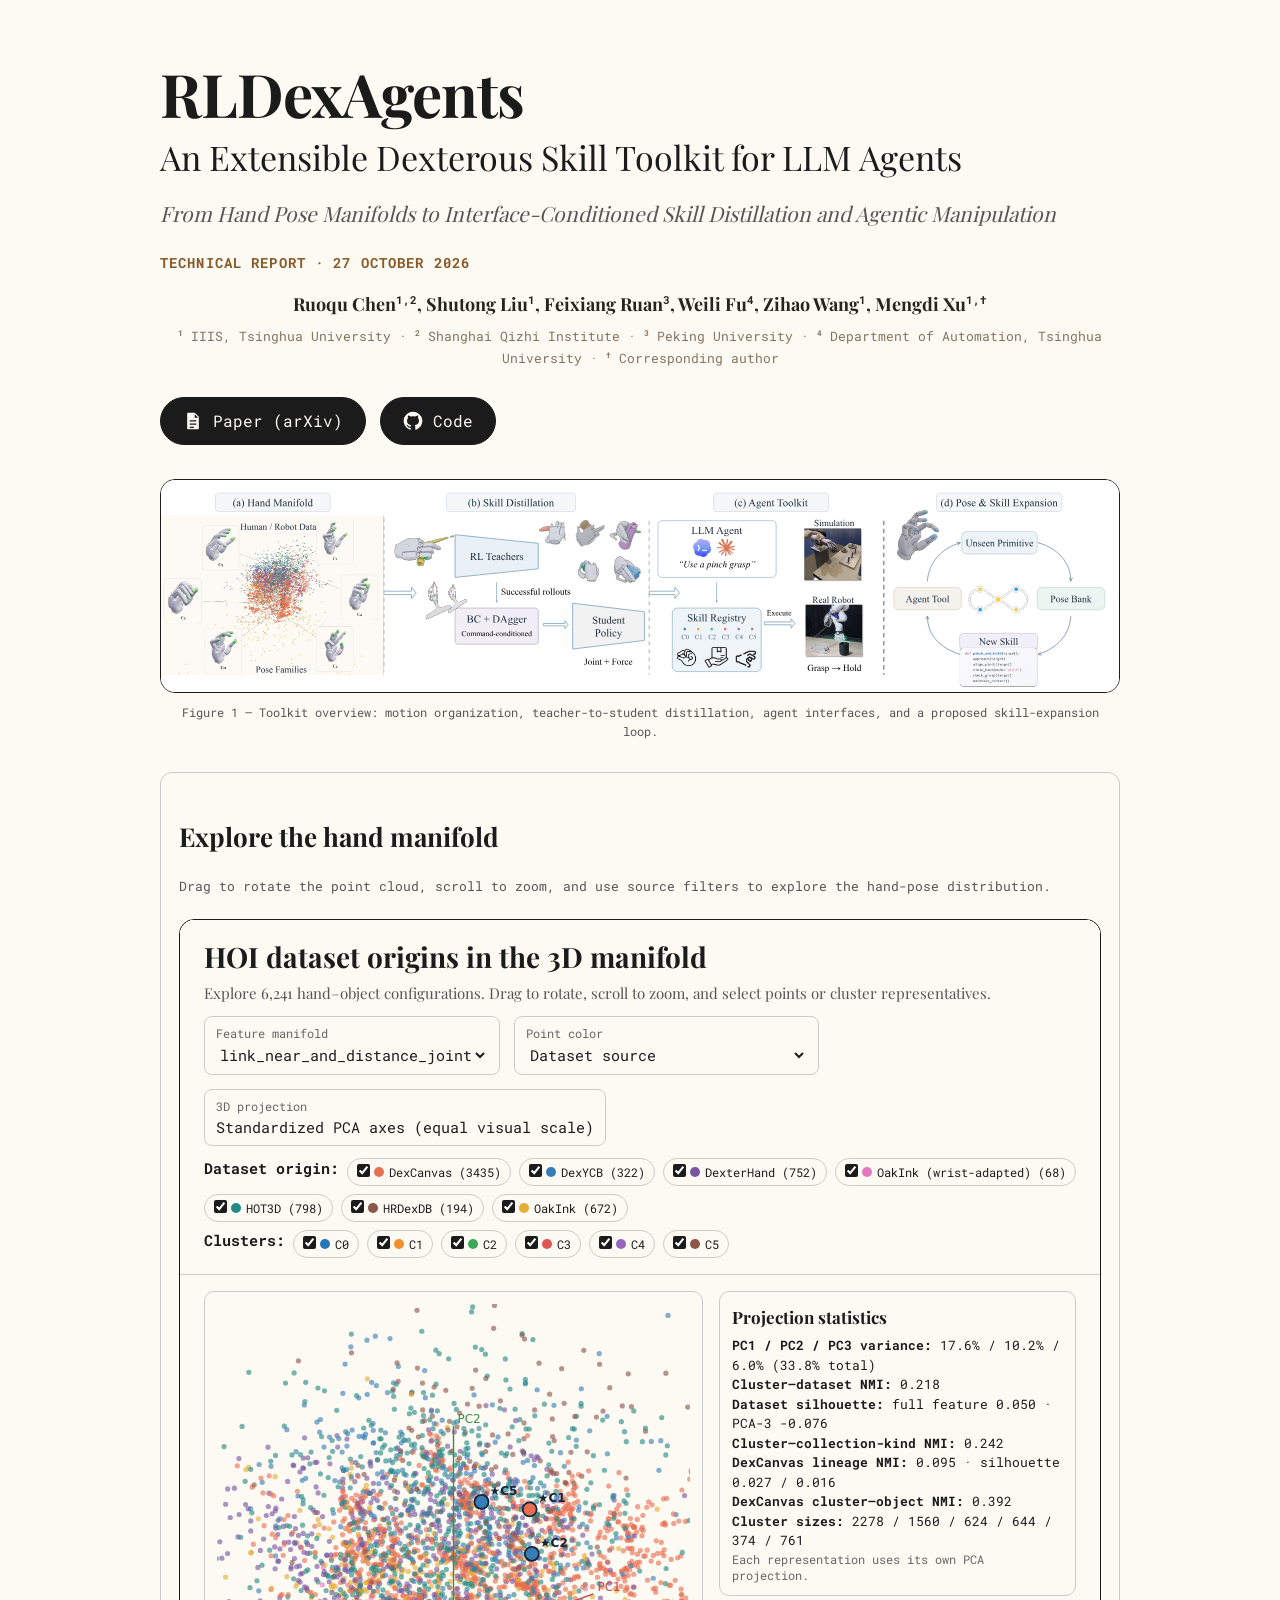
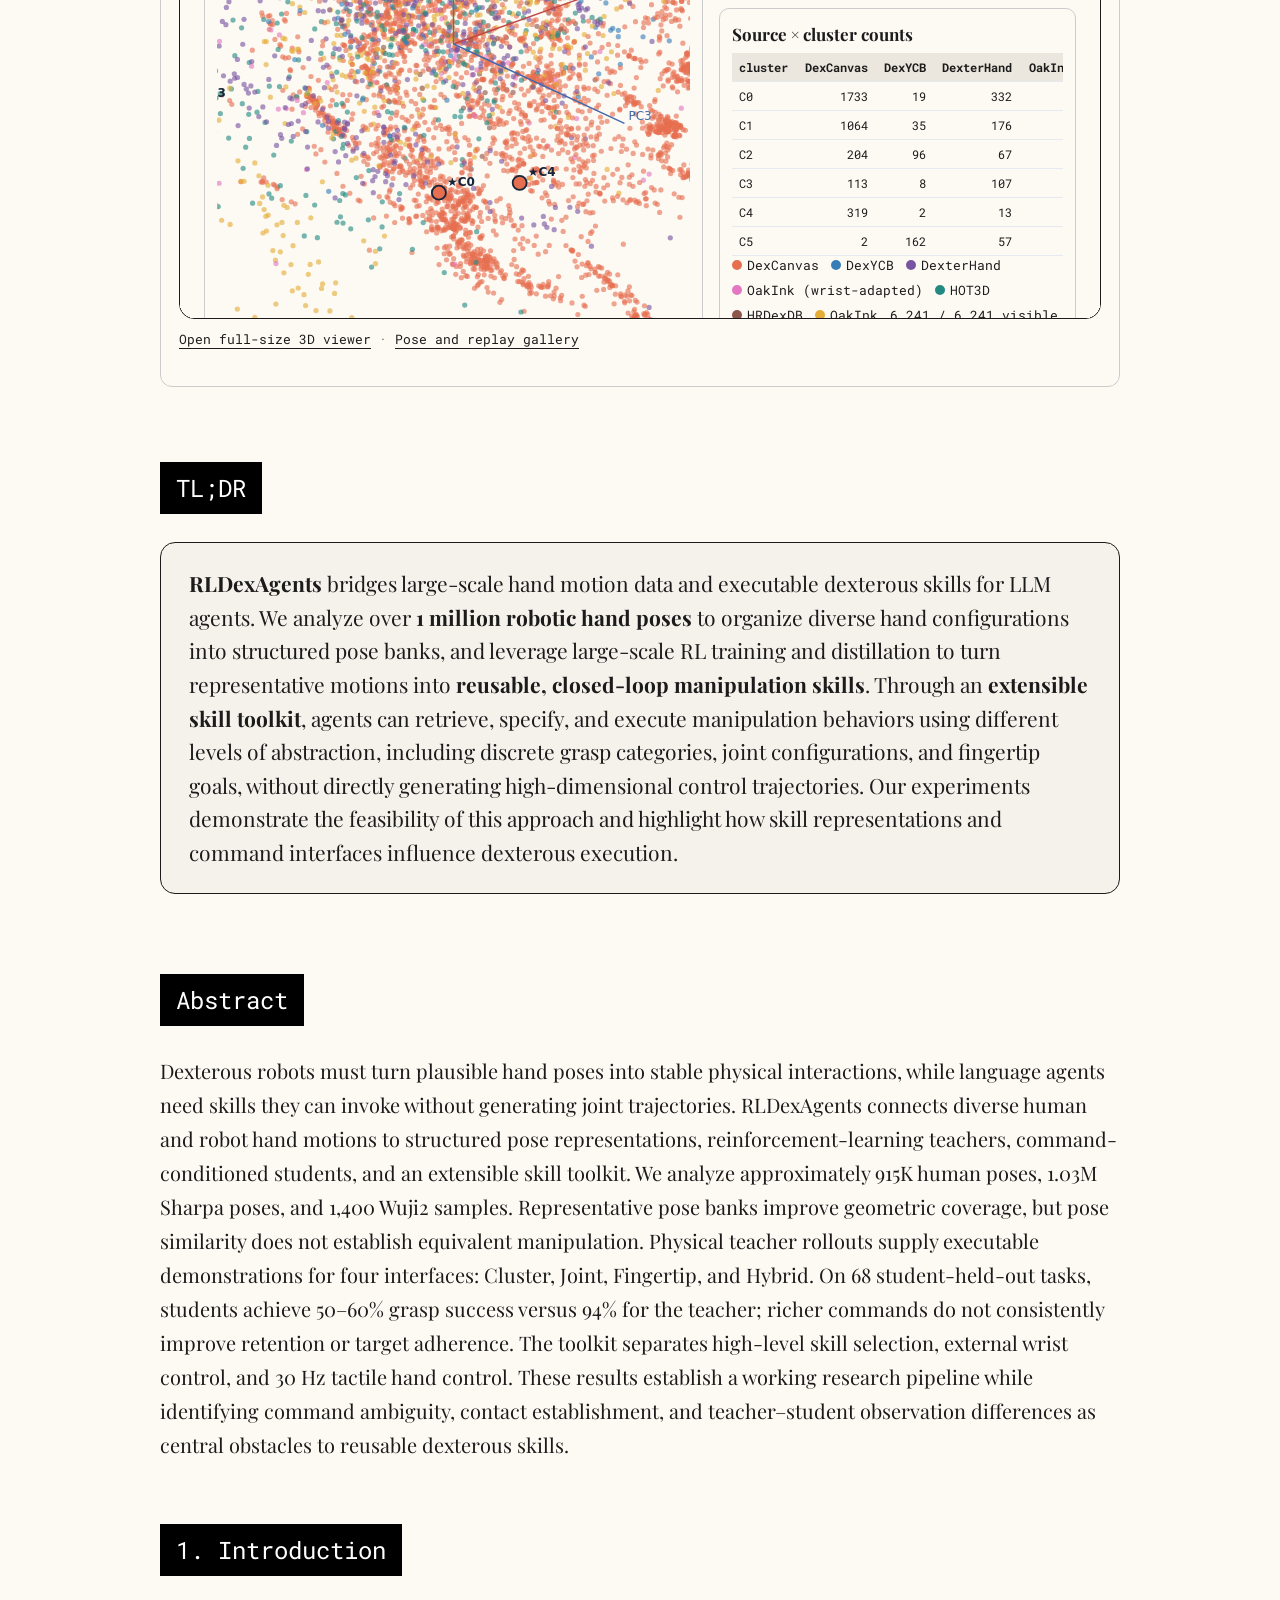
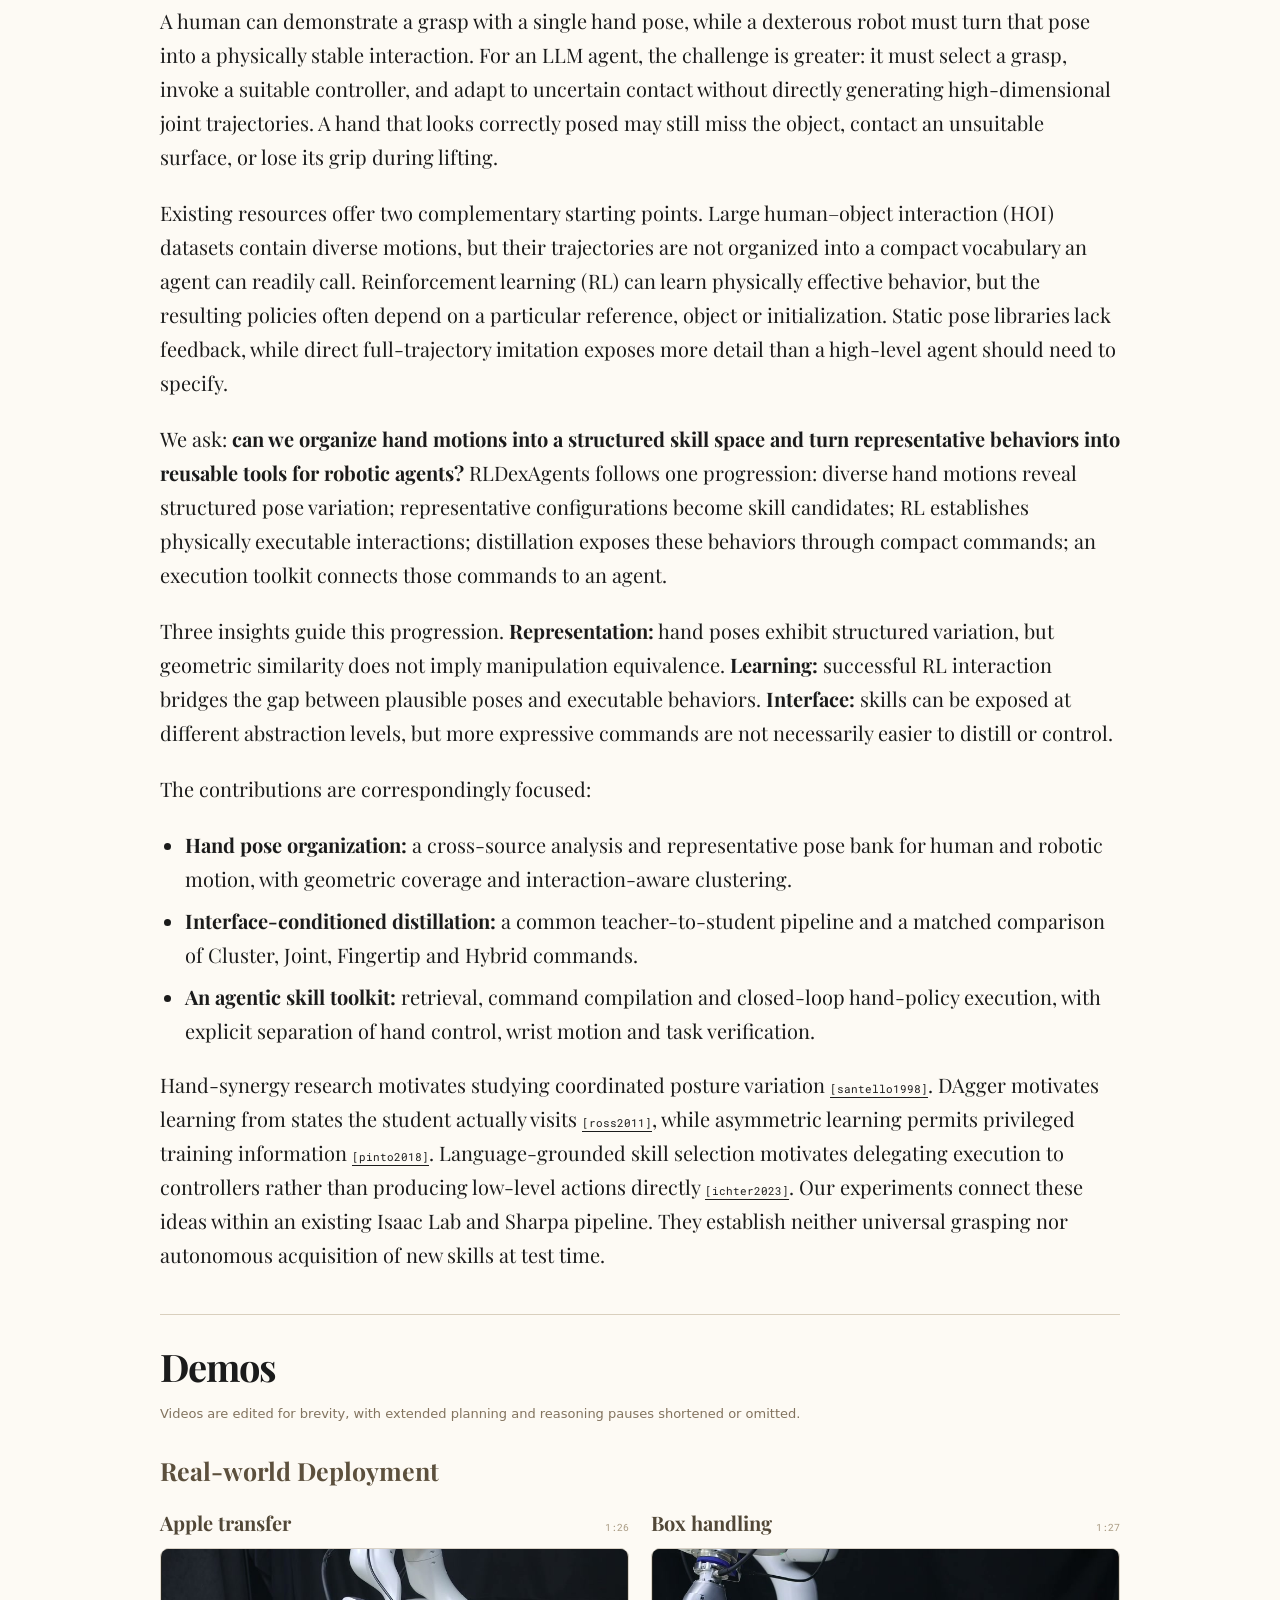
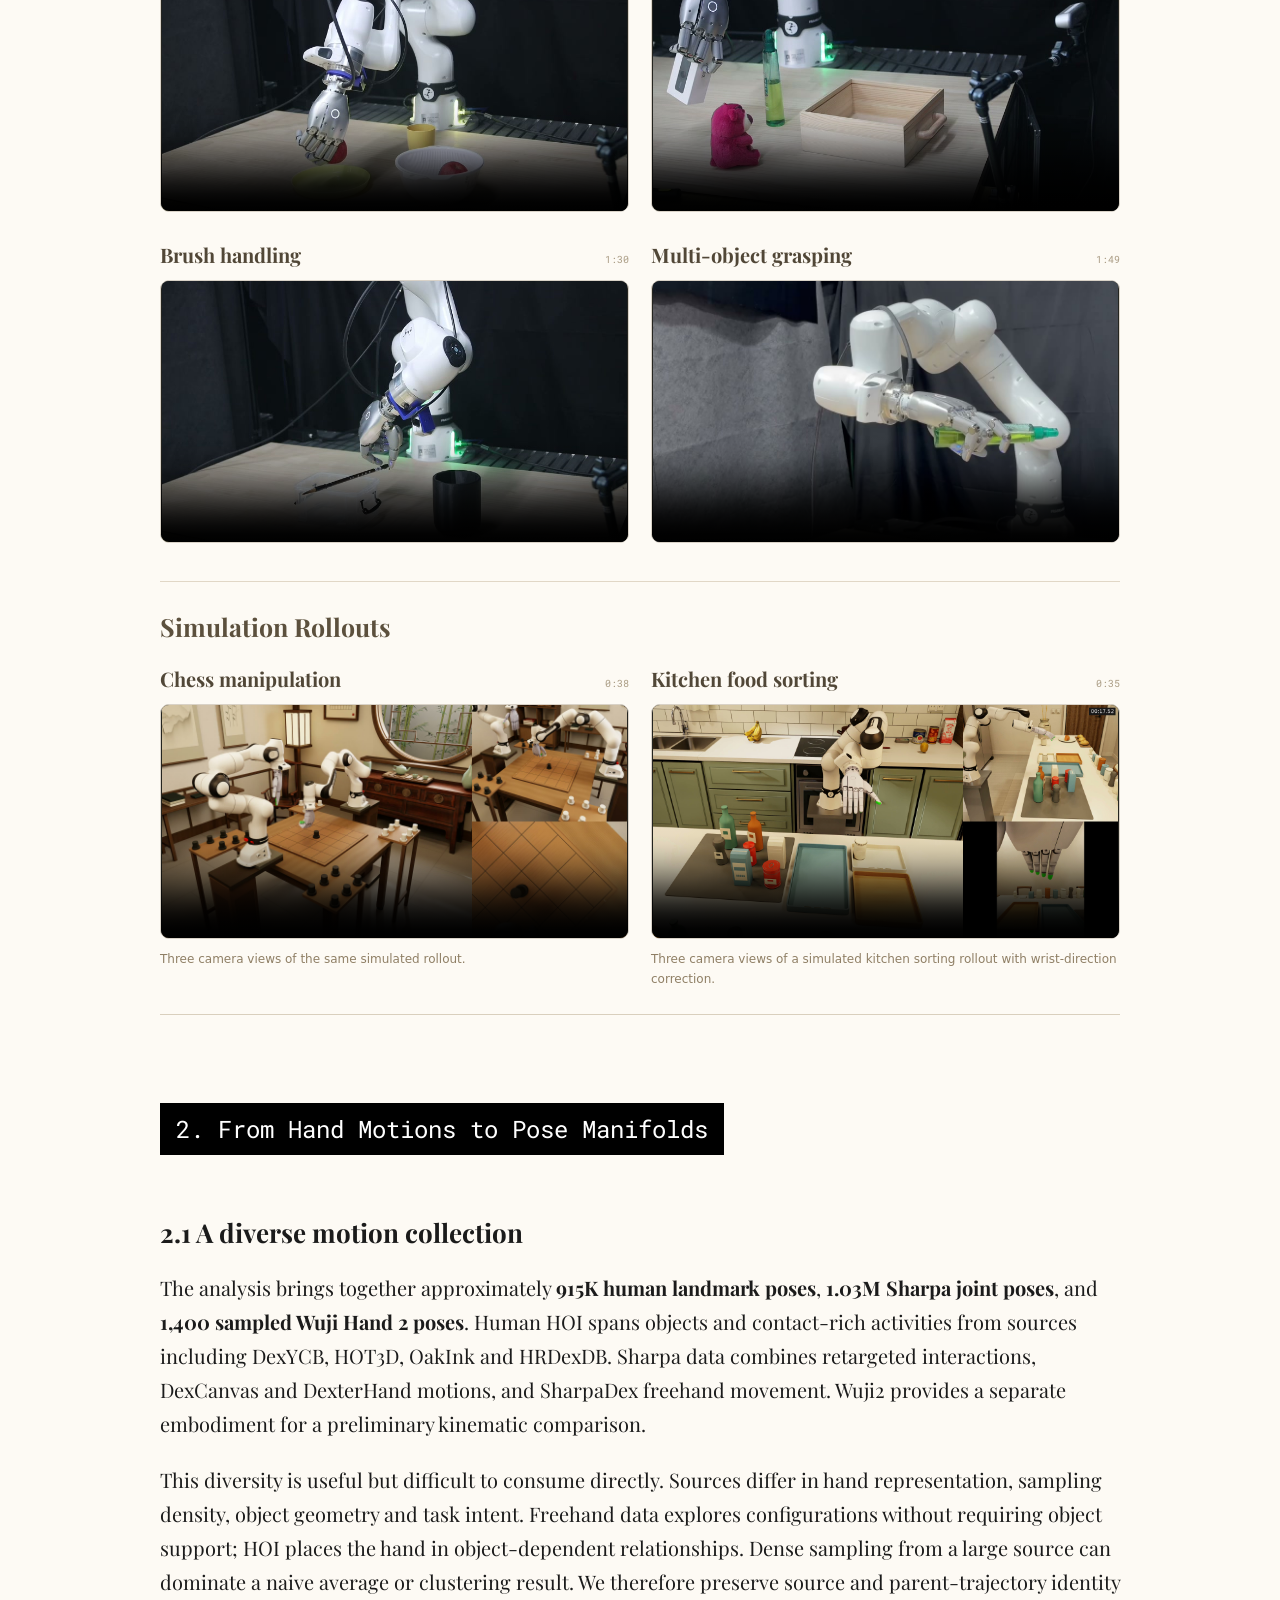
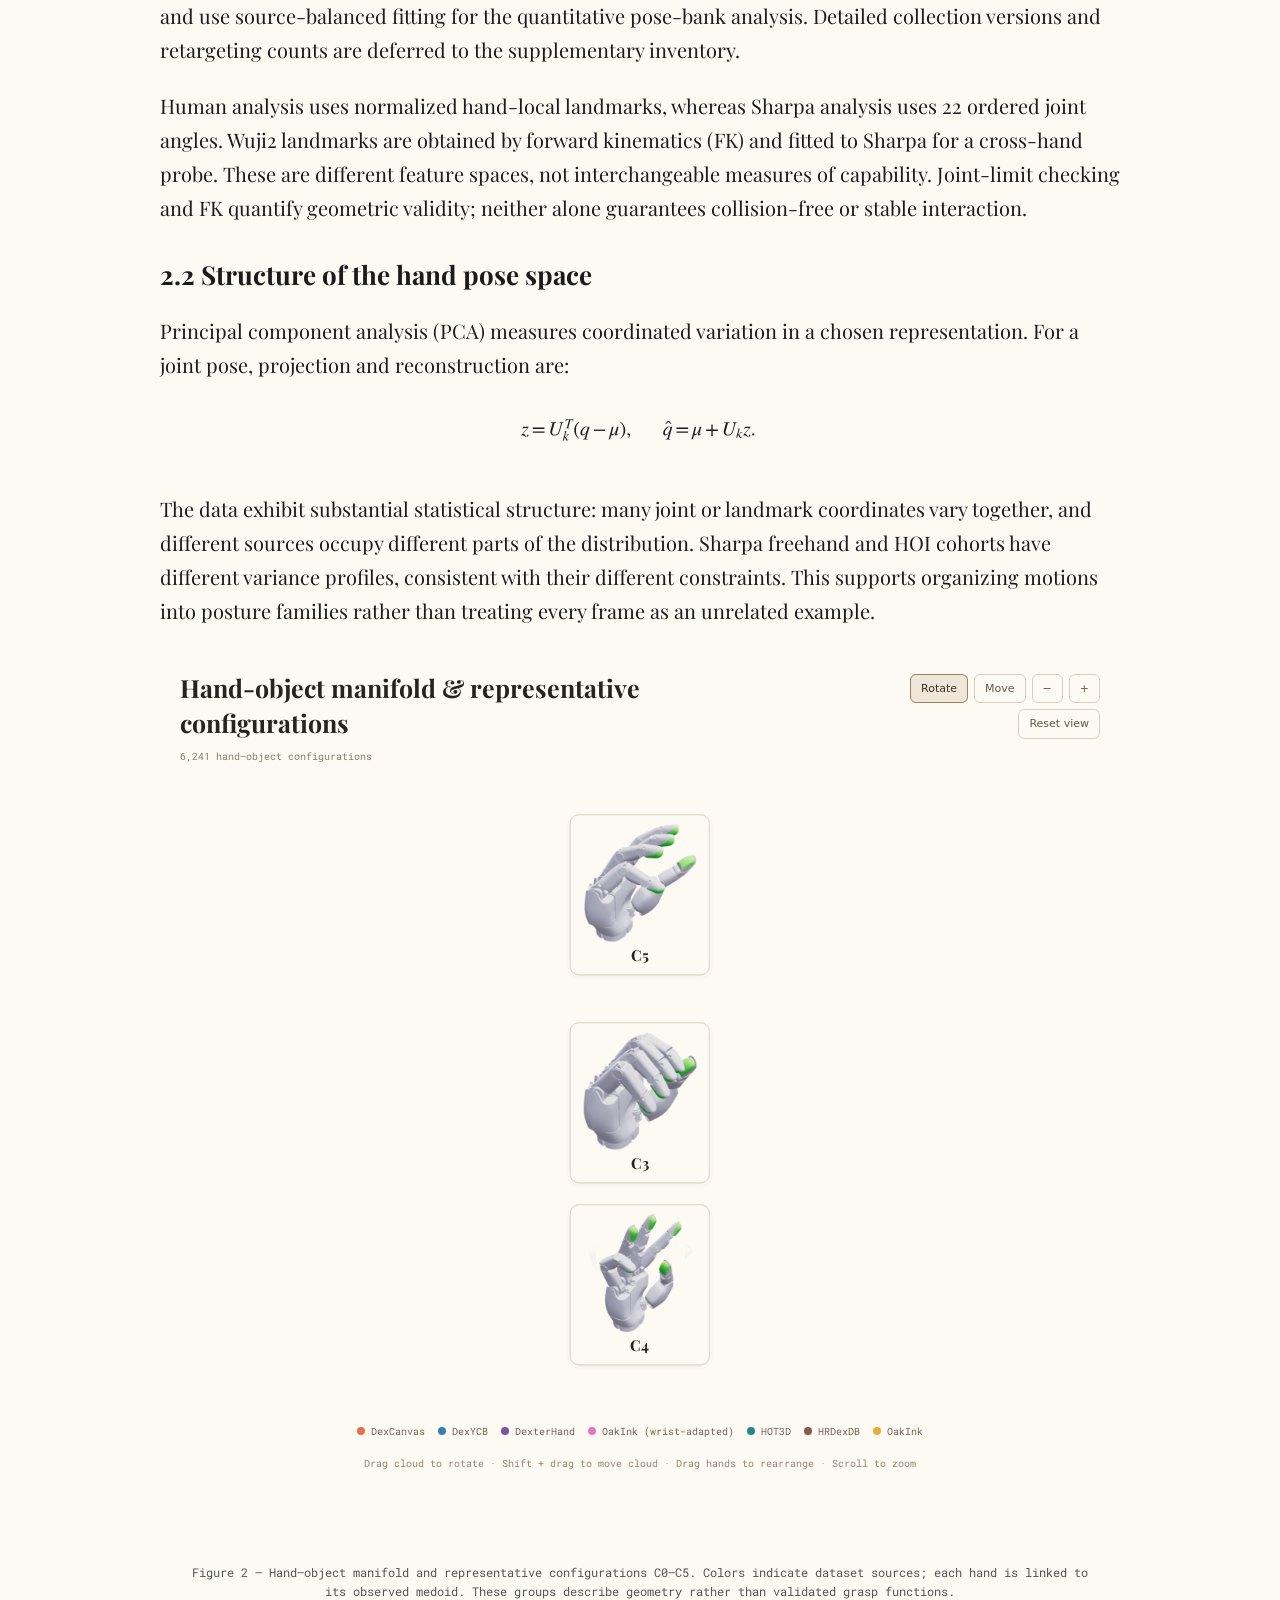
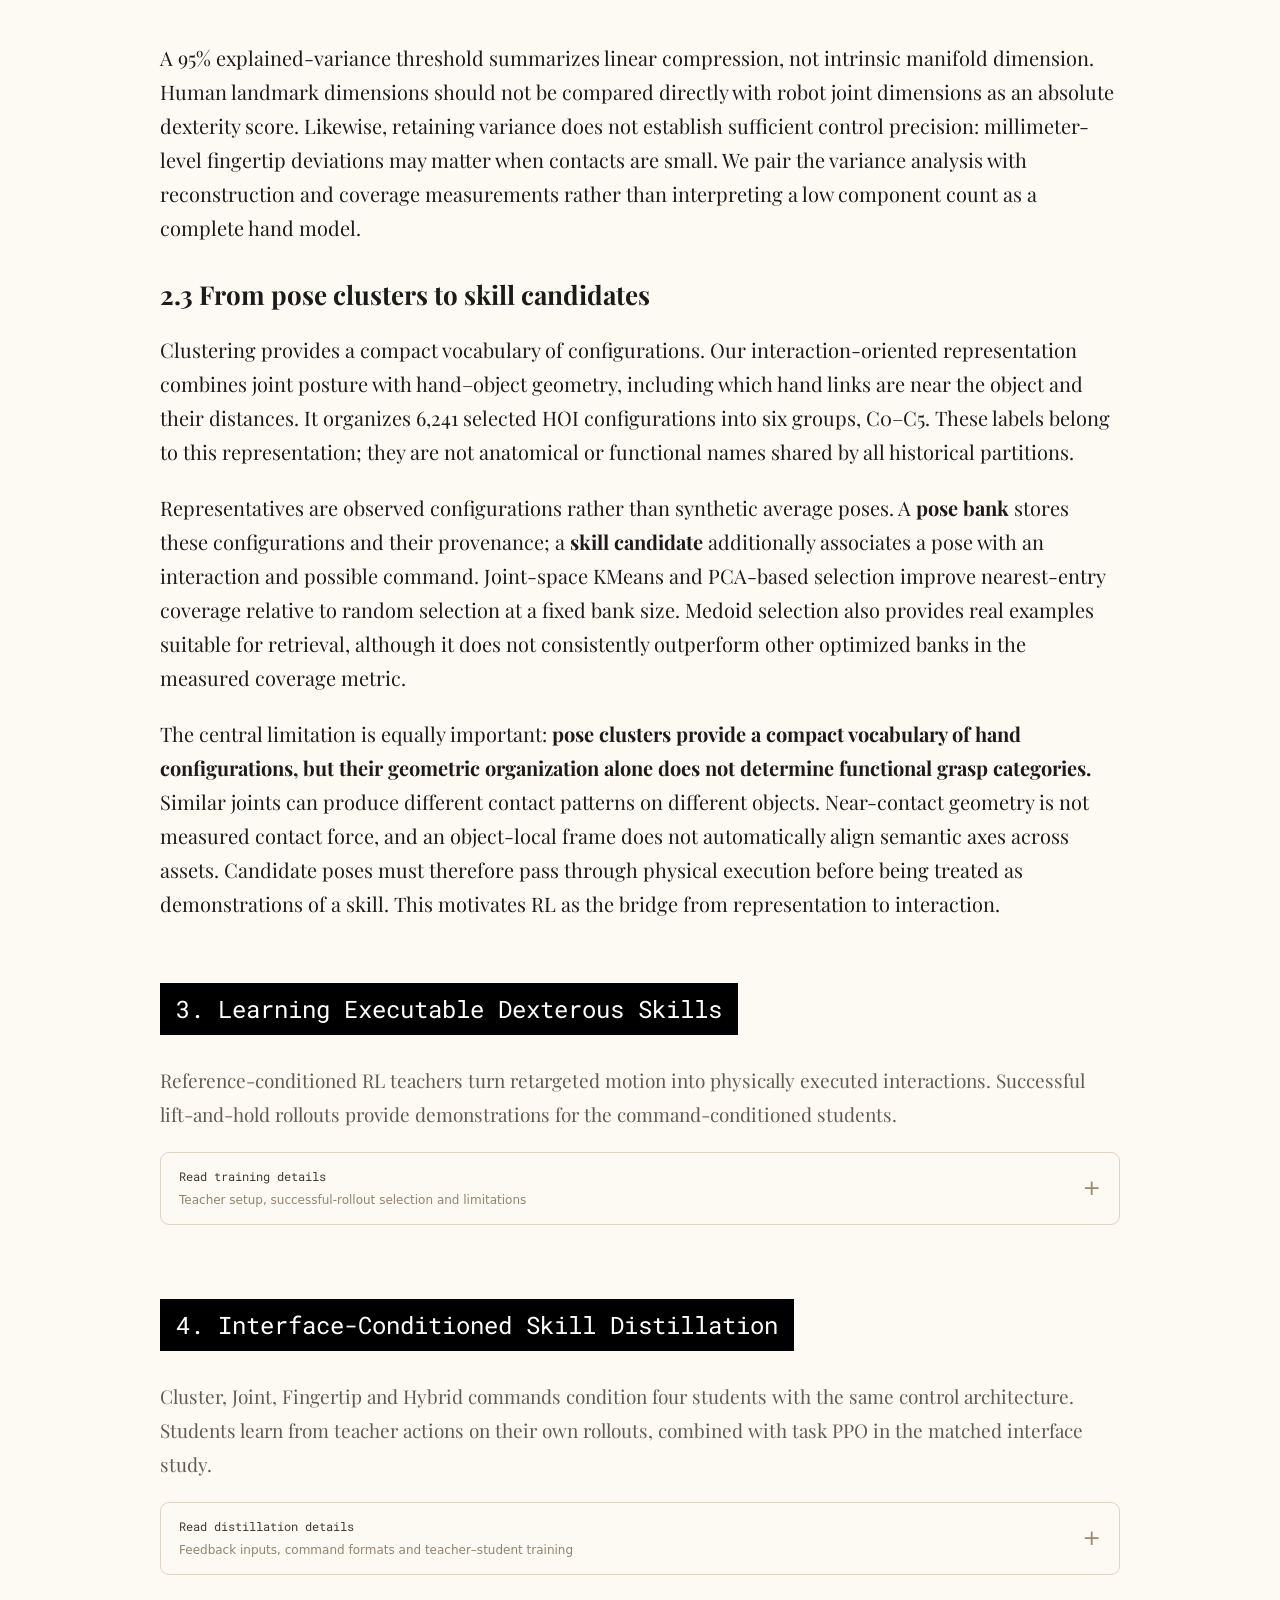
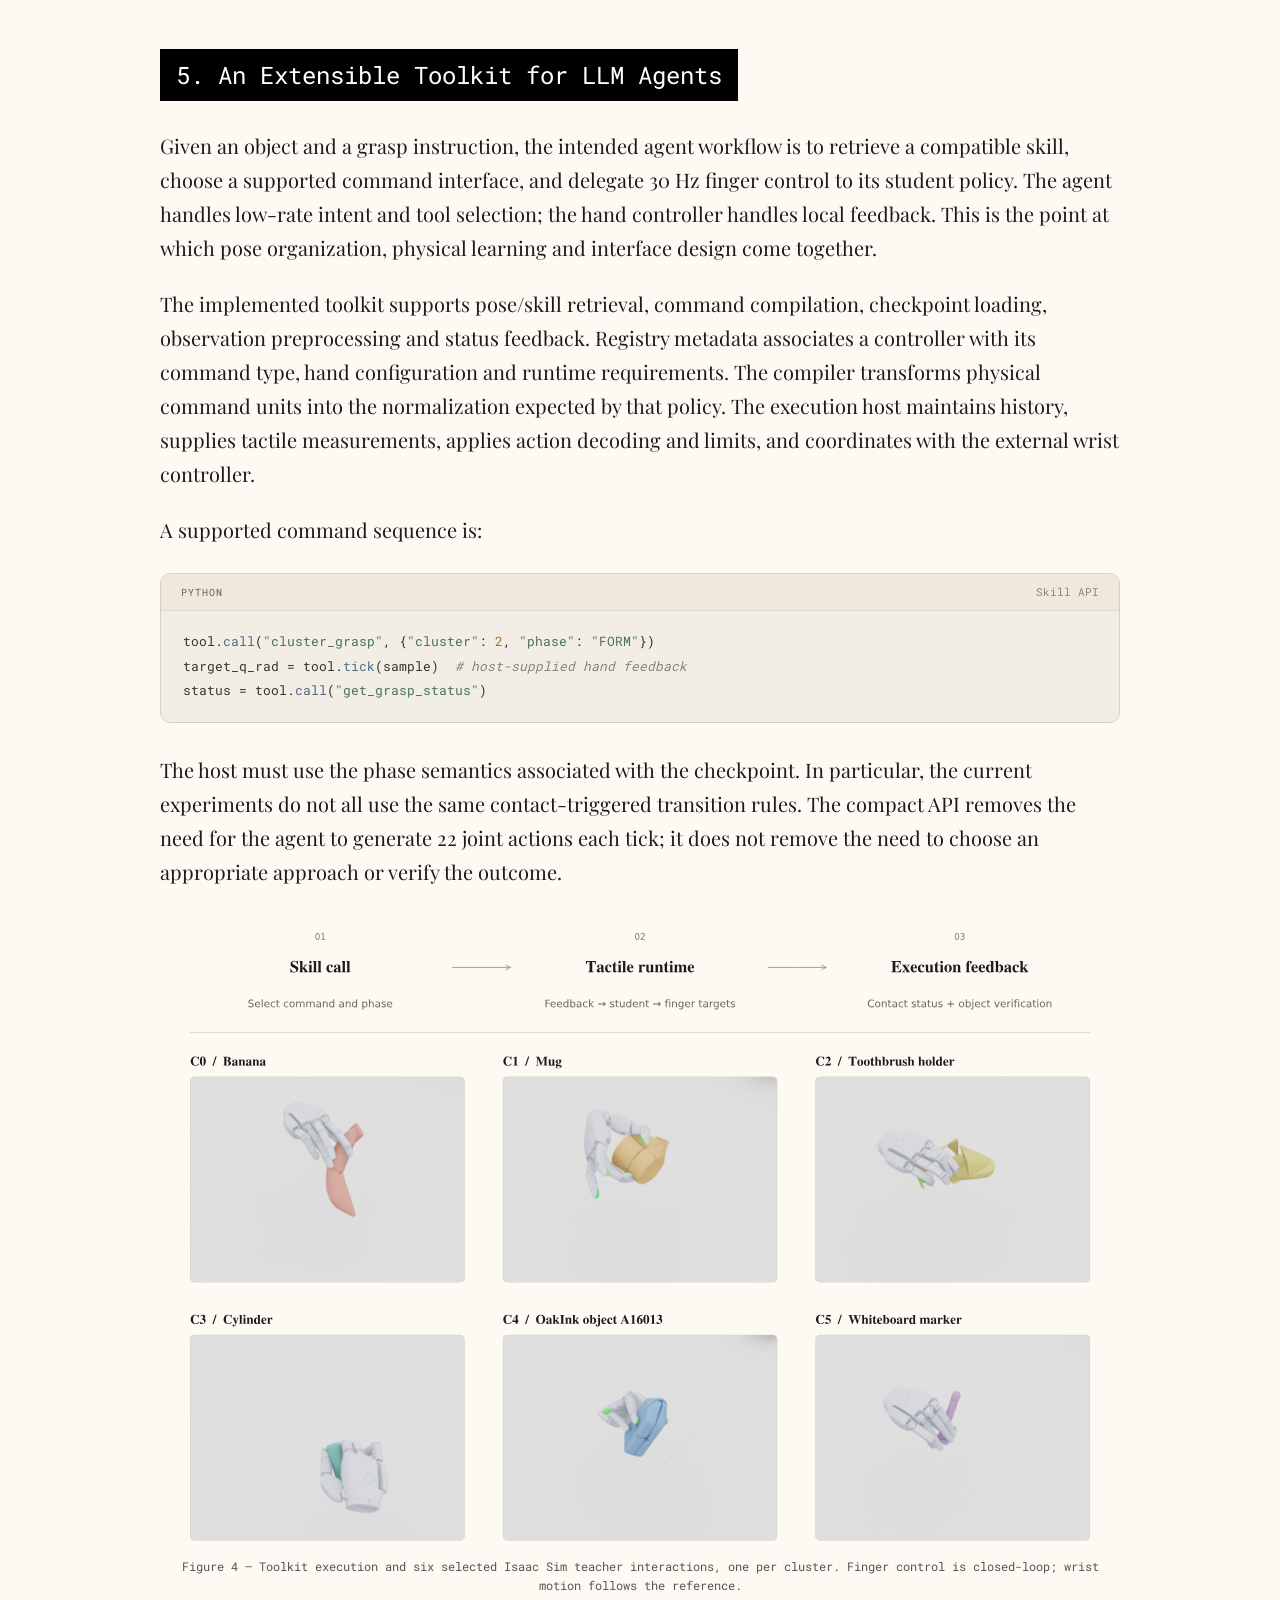
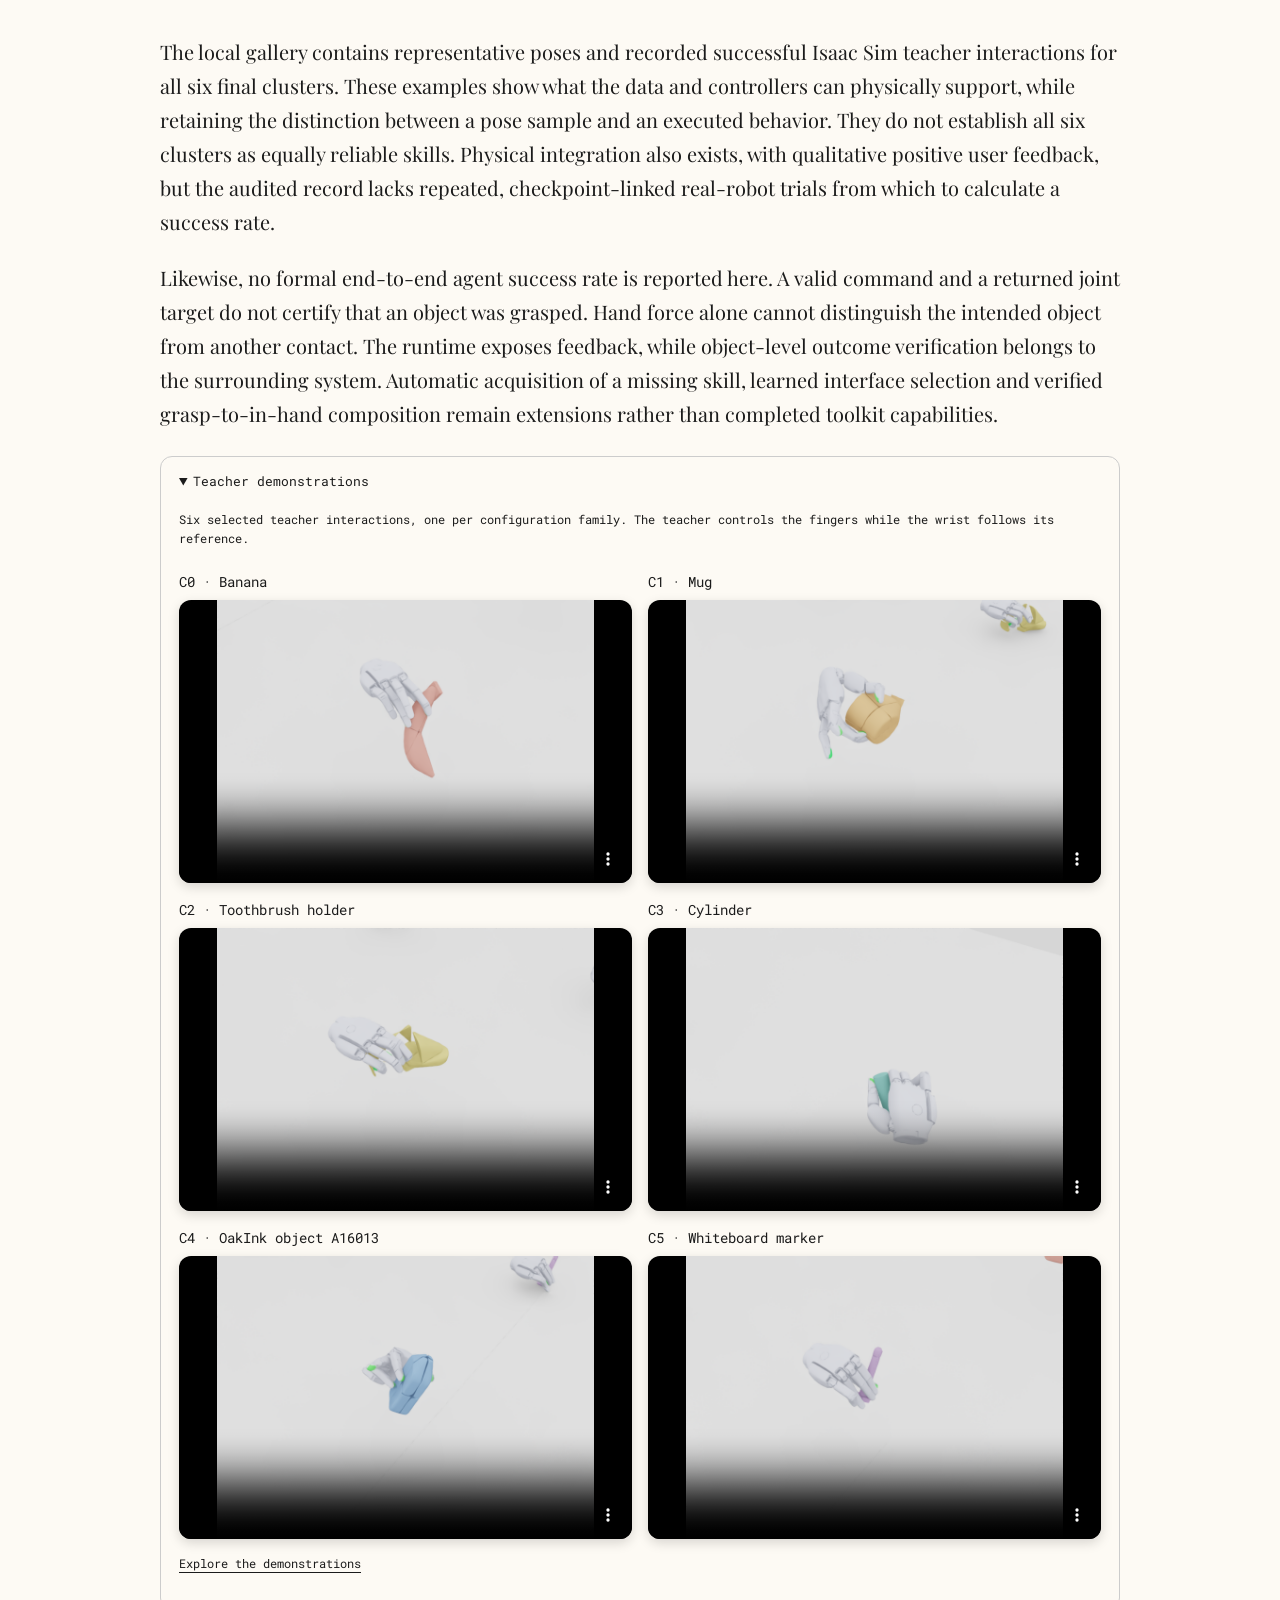
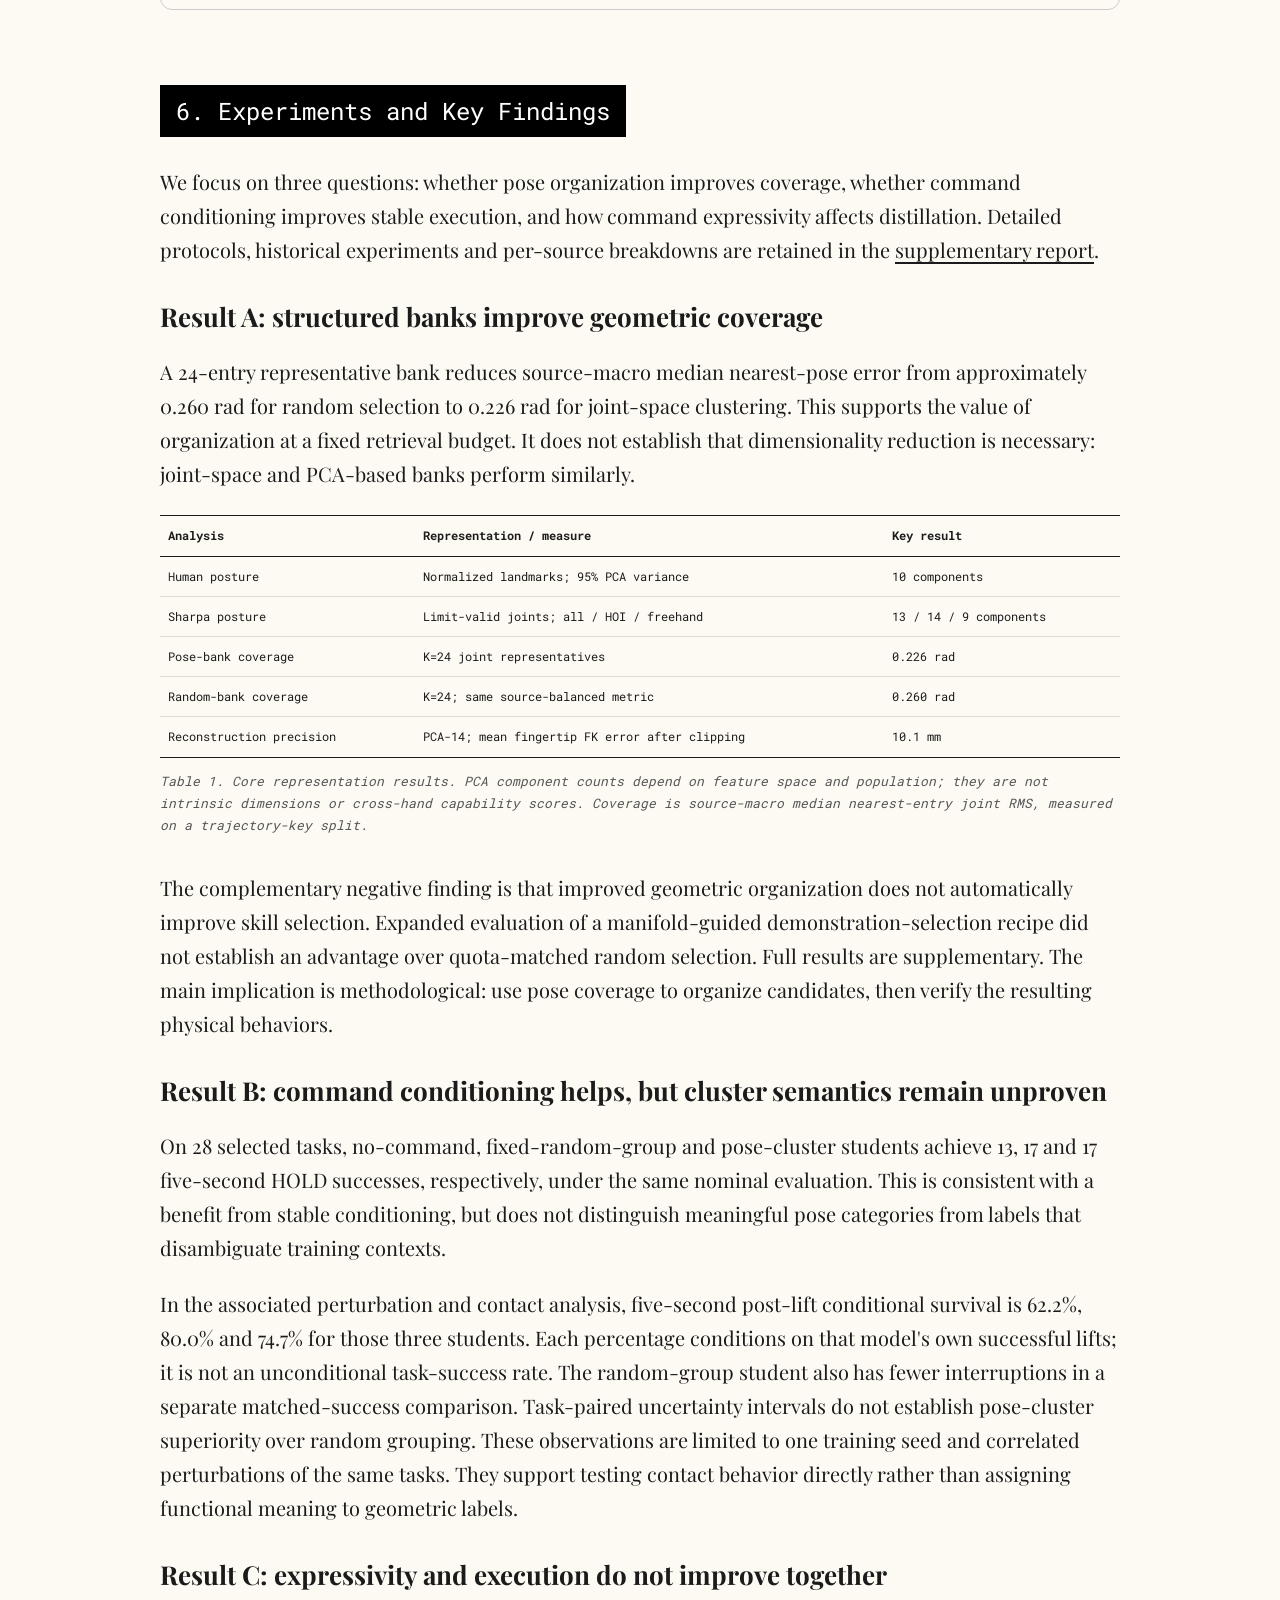
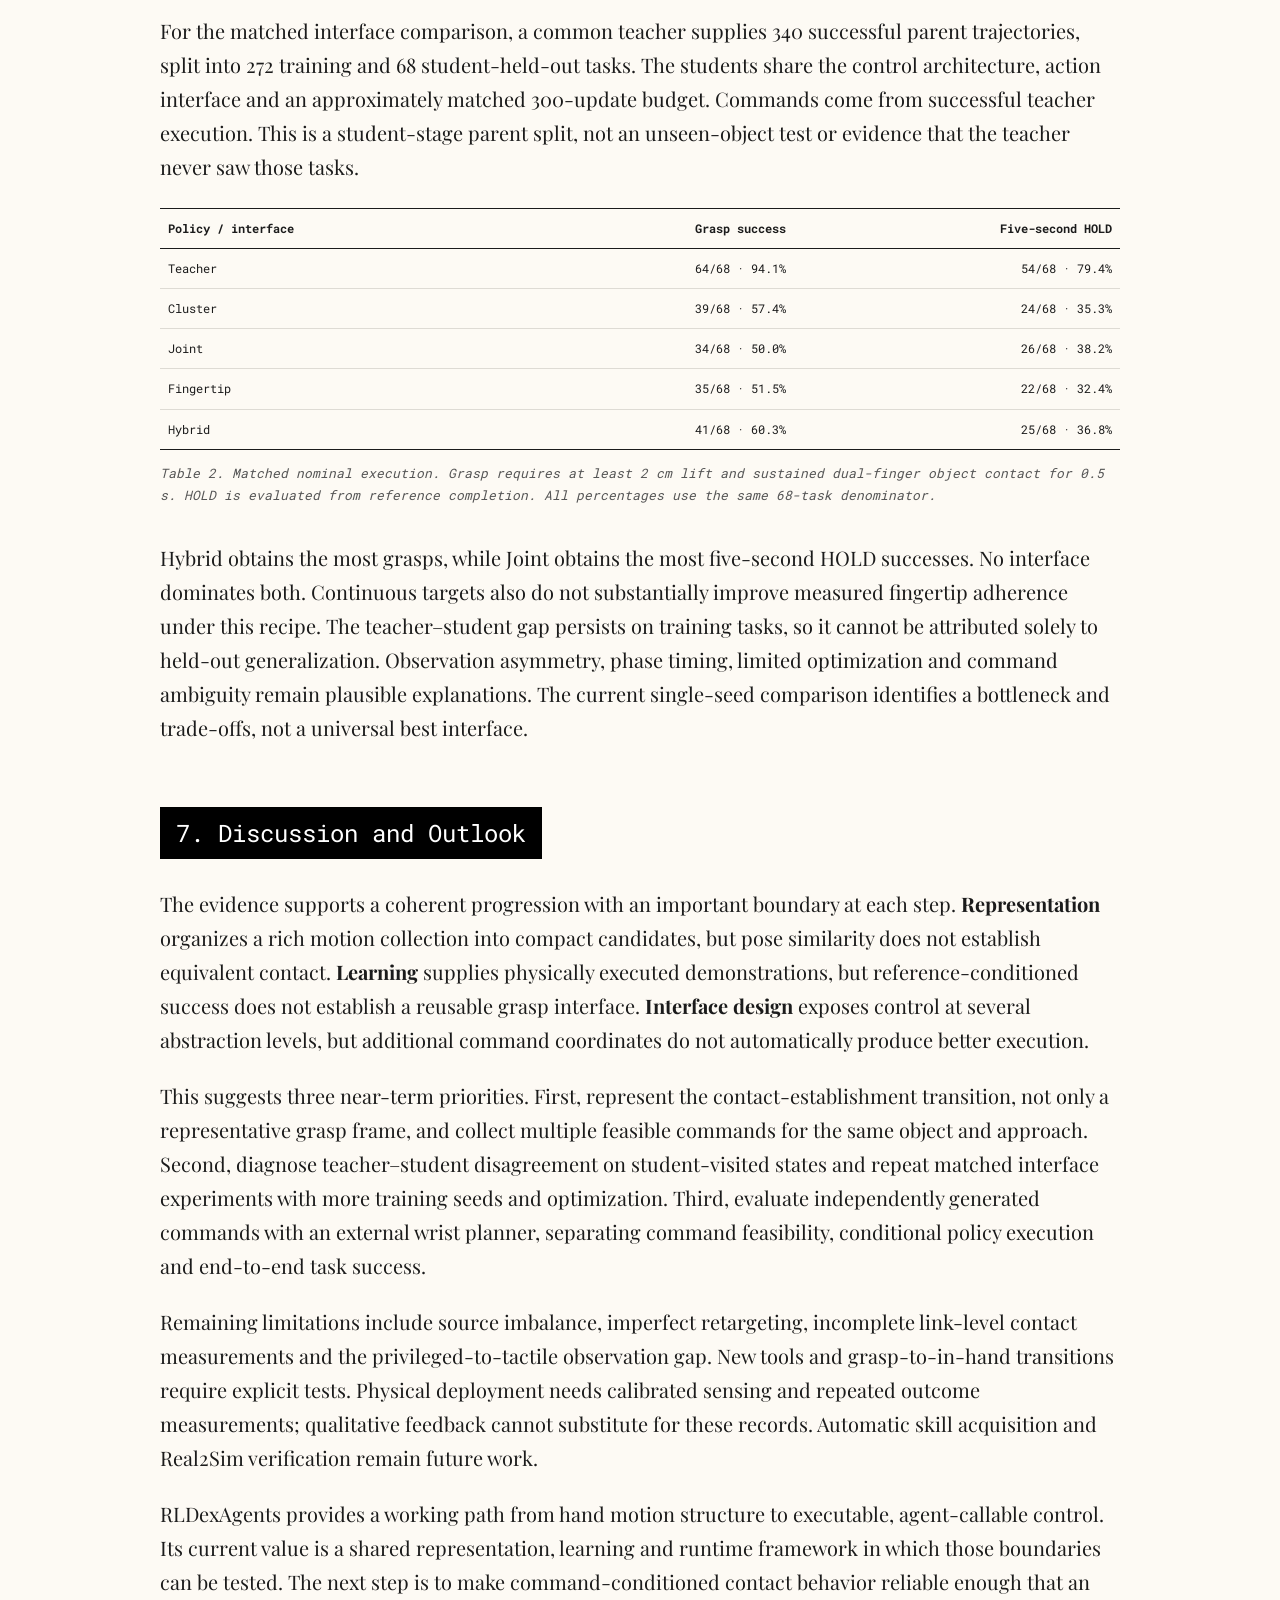
==== index.html @ 35a3535c "Update index.html" ====
<!doctype html><html lang="en"><head><meta charset="utf-8"><meta name="viewport" content="width=device-width,initial-scale=1"><title>RLDexAgents — Technical Report</title><meta name="description" content="Hand motion structure, executable skill distillation and an extensible agentic dexterous toolkit."><link rel="stylesheet" href="assets/template-fonts.css"><link rel="stylesheet" href="assets/dexx-template.css"><link rel="stylesheet" href="assets/rldex_report.css?v=project-links-20261027"><link rel="icon" href="favicon.ico?v=1" sizes="any"><link rel="icon" type="image/png" sizes="32x32" href="assets/favicon-32.png?v=1"><link rel="apple-touch-icon" sizes="180x180" href="assets/favicon-180.png"></head><body><nav class="toc" aria-label="Report contents"><h3>Content</h3><hr><ul><li><a href="#interactive-manifold">Interactive Manifold</a></li><li><a href="#tldr">TL;DR</a></li><li><a href="#abstract">Abstract</a></li><li><a href="#1-introduction">1. Introduction</a></li><li class="toc-demo"><a href="#demos">Demos</a></li><li><a href="#2-from-hand-motions-to-pose-manifolds">2. From Hand Motions to Pose Manifolds</a></li><li><a href="#3-learning-executable-dexterous-skills">3. Learning Executable Dexterous Skills</a></li><li><a href="#4-interface-conditioned-skill-distillation">4. Interface-Conditioned Skill Distillation</a></li><li><a href="#5-an-extensible-toolkit-for-llm-agents">5. An Extensible Toolkit for LLM Agents</a></li><li><a href="#6-experiments-and-key-findings">6. Experiments and Key Findings</a></li><li><a href="#7-discussion-and-outlook">7. Discussion and Outlook</a></li><li><a href="#supplementary-material">Supplementary Material</a></li><li><a href="#references">References</a></li></ul></nav><main class="main-content"><header class="report-hero"><h1 class="hero-text">RLDexAgents</h1><div class="sub-hero-text">An Extensible Dexterous Skill Toolkit for LLM Agents</div><p class="report-subtitle">From Hand Pose Manifolds to Interface-Conditioned Skill Distillation and Agentic Manipulation</p><div class="venue">Technical Report · 27 October 2026</div><div class="authors project-authors"><div class="author-names">Ruoqu Chen<sup>1,2</sup>, Shutong Liu<sup>1</sup>, Feixiang Ruan<sup>3</sup>, Weili Fu<sup>4</sup>, Zihao Wang<sup>1</sup>, Mengdi Xu<sup>1,†</sup></div><div class="author-affiliations"><sup>1</sup> IIIS, Tsinghua University · <sup>2</sup> Shanghai Qizhi Institute · <sup>3</sup> Peking University · <sup>4</sup> Department of Automation, Tsinghua University · <sup>†</sup> Corresponding author</div></div><nav class="project-links" aria-label="Project resources"><span class="link-pill" role="link" aria-disabled="true" tabindex="0" title="Paper link coming soon"><svg viewBox="0 0 24 24" aria-hidden="true"><path d="M6 2h8l5 5v14a1 1 0 0 1-1 1H6a1 1 0 0 1-1-1V3a1 1 0 0 1 1-1Zm8 1.8V8h4.2L14 3.8ZM8 11v1.5h8V11H8Zm0 4v1.5h8V15H8Zm0 4v1.5h5V19H8Z"/></svg><span>Paper (arXiv)</span></span><a class="link-pill" href="https://github.com/shutongliu-dev/rldexagents-web" target="_blank" rel="noopener"><svg viewBox="0 0 24 24" aria-hidden="true"><path d="M12 .8a11.2 11.2 0 0 0-3.54 21.83c.56.1.77-.24.77-.54v-2.08c-3.13.68-3.79-1.33-3.79-1.33-.51-1.3-1.25-1.64-1.25-1.64-1.02-.7.08-.68.08-.68 1.13.08 1.73 1.16 1.73 1.16 1 1.72 2.63 1.22 3.27.93.1-.73.4-1.22.71-1.5-2.5-.28-5.13-1.25-5.13-5.54 0-1.22.44-2.22 1.16-3-.12-.28-.5-1.42.11-2.96 0 0 .94-.3 3.08 1.15a10.7 10.7 0 0 1 5.6 0c2.14-1.45 3.07-1.15 3.07-1.15.61 1.54.23 2.68.11 2.96.73.78 1.16 1.78 1.16 3 0 4.3-2.63 5.25-5.14 5.53.4.35.76 1.04.76 2.1v3.05c0 .3.2.65.78.54A11.2 11.2 0 0 0 12 .8Z"/></svg><span>Code</span></a></nav><figure><a href="method.pdf" target="_blank" rel="noopener" title="Open original method PDF"><img loading="lazy" src="figures/method_overview.svg?v=method-20261027" alt="Figure 1 — Toolkit overview: motion organization, teacher-to-student distillation, agent interfaces, and a proposed skill-expansion loop."></a><figcaption class="figure-caption">Figure 1 — Toolkit overview: motion organization, teacher-to-student distillation, agent interfaces, and a proposed skill-expansion loop.</figcaption></figure><div class="quick-links" hidden><a class="link-pill" href="RLDexAgents_Technical_Report.md">Report</a><a class="link-pill" href="RLDexAgents_Technical_Report.tex">LaTeX</a><a class="link-pill" href="method.pdf">Method Figure</a><a class="link-pill" href="supplementary_report.html">Supplementary</a><a class="link-pill" href="pose_hoi_manifold.html">Interactive Gallery</a><a class="link-pill" href="references.bib">References</a><a class="link-pill" href="open_questions.html">Open Questions</a></div></header><article class="section">
<section class="interactive-evidence" id="interactive-manifold"><h3>Explore the hand manifold</h3><p>Drag to rotate the point cloud, scroll to zoom, and use source filters to explore the hand-pose distribution.</p><iframe src="manifold.html" title="Interactive hand-object manifold by dataset source" loading="eager"></iframe><p><a href="manifold.html" target="_blank" rel="noopener">Open full-size 3D viewer</a> · <a href="pose_hoi_manifold.html">Pose and replay gallery</a><a href="data/wrist_adapted_source_audit.json" data-maintenance hidden>Source audit</a></p></section><h2 class="tagline" id="tldr">TL;DR</h2><div class="tldr"><p><strong>RLDexAgents</strong> bridges large-scale hand motion data and executable dexterous skills for LLM agents. We analyze over <strong>1 million robotic hand poses</strong> to organize diverse hand configurations into structured pose banks, and leverage large-scale RL training and distillation to turn representative motions into <strong>reusable, closed-loop manipulation skills</strong>. Through an <strong>extensible skill toolkit</strong>, agents can retrieve, specify, and execute manipulation behaviors using different levels of abstraction, including discrete grasp categories, joint configurations, and fingertip goals, without directly generating high-dimensional control trajectories. Our experiments demonstrate the feasibility of this approach and highlight how skill representations and command interfaces influence dexterous execution.</p></div><h2 class="tagline" id="abstract">Abstract</h2>
<p>Dexterous robots must turn plausible hand poses into stable physical interactions, while language agents need skills they can invoke without generating joint trajectories. RLDexAgents connects diverse human and robot hand motions to structured pose representations, reinforcement-learning teachers, command-conditioned students, and an extensible skill toolkit. We analyze approximately 915K human poses, 1.03M Sharpa poses, and 1,400 Wuji2 samples. Representative pose banks improve geometric coverage, but pose similarity does not establish equivalent manipulation. Physical teacher rollouts supply executable demonstrations for four interfaces: Cluster, Joint, Fingertip, and Hybrid. On 68 student-held-out tasks, students achieve 50–60% grasp success versus 94% for the teacher; richer commands do not consistently improve retention or target adherence. The toolkit separates high-level skill selection, external wrist control, and 30 Hz tactile hand control. These results establish a working research pipeline while identifying command ambiguity, contact establishment, and teacher–student observation differences as central obstacles to reusable dexterous skills.</p>
<h2 class="tagline" id="1-introduction">1. Introduction</h2>
<p>A human can demonstrate a grasp with a single hand pose, while a dexterous robot must turn that pose into a physically stable interaction. For an LLM agent, the challenge is greater: it must select a grasp, invoke a suitable controller, and adapt to uncertain contact without directly generating high-dimensional joint trajectories. A hand that looks correctly posed may still miss the object, contact an unsuitable surface, or lose its grip during lifting.</p>
<p>Existing resources offer two complementary starting points. Large human–object interaction (HOI) datasets contain diverse motions, but their trajectories are not organized into a compact vocabulary an agent can readily call. Reinforcement learning (RL) can learn physically effective behavior, but the resulting policies often depend on a particular reference, object or initialization. Static pose libraries lack feedback, while direct full-trajectory imitation exposes more detail than a high-level agent should need to specify.</p>
<p>We ask: <strong>can we organize hand motions into a structured skill space and turn representative behaviors into reusable tools for robotic agents?</strong> RLDexAgents follows one progression: diverse hand motions reveal structured pose variation; representative configurations become skill candidates; RL establishes physically executable interactions; distillation exposes these behaviors through compact commands; an execution toolkit connects those commands to an agent.</p>

<p>Three insights guide this progression. <strong>Representation:</strong> hand poses exhibit structured variation, but geometric similarity does not imply manipulation equivalence. <strong>Learning:</strong> successful RL interaction bridges the gap between plausible poses and executable behaviors. <strong>Interface:</strong> skills can be exposed at different abstraction levels, but more expressive commands are not necessarily easier to distill or control.</p>
<p>The contributions are correspondingly focused:</p>
<ul>
<li><strong>Hand pose organization:</strong> a cross-source analysis and representative pose bank for human and robotic motion, with geometric coverage and interaction-aware clustering.</li>
<li><strong>Interface-conditioned distillation:</strong> a common teacher-to-student pipeline and a matched comparison of Cluster, Joint, Fingertip and Hybrid commands.</li>
<li><strong>An agentic skill toolkit:</strong> retrieval, command compilation and closed-loop hand-policy execution, with explicit separation of hand control, wrist motion and task verification.</li>
</ul>
<p>Hand-synergy research motivates studying coordinated posture variation <a class="citation" href="#ref-santello1998">[santello1998]</a>. DAgger motivates learning from states the student actually visits <a class="citation" href="#ref-ross2011">[ross2011]</a>, while asymmetric learning permits privileged training information <a class="citation" href="#ref-pinto2018">[pinto2018]</a>. Language-grounded skill selection motivates delegating execution to controllers rather than producing low-level actions directly <a class="citation" href="#ref-ichter2023">[ichter2023]</a>. Our experiments connect these ideas within an existing Isaac Lab and Sharpa pipeline. They establish neither universal grasping nor autonomous acquisition of new skills at test time.</p>
<section id="demos" class="featured-demos" aria-labelledby="demos-heading"><div class="featured-demos-heading"><h2 id="demos-heading">Demos</h2></div><p class="demo-editing-note">Videos are edited for brevity, with extended planning and reasoning pauses shortened or omitted.</p><div class="demo-group" data-demo-group="real_world"><h3 class="demo-group-title">Real-world Deployment</h3><div class="featured-demo-grid"><article class="featured-demo"><div class="featured-demo-heading"><h4>Apple transfer</h4><span class="demo-duration">1:26</span></div><video controls playsinline preload="none" poster="assets/rollout_posters/apple.jpg" style="aspect-ratio:854/480" aria-label="Apple transfer"><source src="demos/苹果.mp4" type="video/mp4"><a href="demos/苹果.mp4">Watch video</a></video></article><article class="featured-demo"><div class="featured-demo-heading"><h4>Box handling</h4><span class="demo-duration">1:27</span></div><video controls playsinline preload="none" poster="assets/rollout_posters/box.jpg" style="aspect-ratio:854/480" aria-label="Box handling"><source src="demos/盒子.mp4" type="video/mp4"><a href="demos/盒子.mp4">Watch video</a></video></article><article class="featured-demo"><div class="featured-demo-heading"><h4>Brush handling</h4><span class="demo-duration">1:30</span></div><video controls playsinline preload="none" poster="assets/rollout_posters/brush.jpg" style="aspect-ratio:854/480" aria-label="Brush handling"><source src="demos/毛笔.mp4" type="video/mp4"><a href="demos/毛笔.mp4">Watch video</a></video></article><article class="featured-demo"><div class="featured-demo-heading"><h4>Multi-object grasping</h4><span class="demo-duration">1:49</span></div><video controls playsinline preload="none" poster="assets/rollout_posters/multi-object.jpg" style="aspect-ratio:960/540" aria-label="Multi-object grasping"><source src="demos/20261027-170227.mp4" type="video/mp4"><a href="demos/20261027-170227.mp4">Watch video</a></video></article></div></div><div class="demo-group" data-demo-group="simulation"><h3 class="demo-group-title">Simulation Rollouts</h3><div class="featured-demo-grid"><article class="featured-demo"><div class="featured-demo-heading"><h4>Chess manipulation</h4><span class="demo-duration">0:38</span></div><video controls playsinline preload="none" poster="assets/rollout_posters/chess-three-views.jpg" style="aspect-ratio:2880/1440" aria-label="Chess manipulation"><source src="demos/sim/chess_three_views_2880x1440.mp4" type="video/mp4"><a href="demos/sim/chess_three_views_2880x1440.mp4">Watch video</a></video><p class="demo-rollout-caption">Three camera views of the same simulated rollout.</p></article><article class="featured-demo"><div class="featured-demo-heading"><h4>Kitchen food sorting</h4><span class="demo-duration">0:35</span></div><video controls playsinline preload="none" poster="assets/rollout_posters/kitchen-food-sorting.jpg" style="aspect-ratio:2880/1440" aria-label="Kitchen food sorting"><source src="demos/sim/厨房食品分类_腕部方向修正_demo.mp4" type="video/mp4"><a href="demos/sim/厨房食品分类_腕部方向修正_demo.mp4">Watch video</a></video><p class="demo-rollout-caption">Three camera views of a simulated kitchen sorting rollout with wrist-direction correction.</p></article></div></div></section>
<h2 class="tagline" id="2-from-hand-motions-to-pose-manifolds">2. From Hand Motions to Pose Manifolds</h2>
<h3 id="21-a-diverse-motion-collection">2.1 A diverse motion collection</h3>
<p>The analysis brings together approximately <strong>915K human landmark poses</strong>, <strong>1.03M Sharpa joint poses</strong>, and <strong>1,400 sampled Wuji Hand 2 poses</strong>. Human HOI spans objects and contact-rich activities from sources including DexYCB, HOT3D, OakInk and HRDexDB. Sharpa data combines retargeted interactions, DexCanvas and DexterHand motions, and SharpaDex freehand movement. Wuji2 provides a separate embodiment for a preliminary kinematic comparison.</p>
<p>This diversity is useful but difficult to consume directly. Sources differ in hand representation, sampling density, object geometry and task intent. Freehand data explores configurations without requiring object support; HOI places the hand in object-dependent relationships. Dense sampling from a large source can dominate a naive average or clustering result. We therefore preserve source and parent-trajectory identity and use source-balanced fitting for the quantitative pose-bank analysis. Detailed collection versions and retargeting counts are deferred to the supplementary inventory.</p>
<p>Human analysis uses normalized hand-local landmarks, whereas Sharpa analysis uses 22 ordered joint angles. Wuji2 landmarks are obtained by forward kinematics (FK) and fitted to Sharpa for a cross-hand probe. These are different feature spaces, not interchangeable measures of capability. Joint-limit checking and FK quantify geometric validity; neither alone guarantees collision-free or stable interaction.</p>
<h3 id="22-structure-of-the-hand-pose-space">2.2 Structure of the hand pose space</h3>
<p>Principal component analysis (PCA) measures coordinated variation in a chosen representation. For a joint pose, projection and reconstruction are:</p>
<div class="equation"><img src="figures/main_equation_01.svg" alt="z=U_k^T(q-\mu),\qquad \hat q=\mu+U_kz."></div>

<p>The data exhibit substantial statistical structure: many joint or landmark coordinates vary together, and different sources occupy different parts of the distribution. Sharpa freehand and HOI cohorts have different variance profiles, consistent with their different constraints. This supports organizing motions into posture families rather than treating every frame as an unrelated example.</p>
<figure class="representative-manifold-figure"><iframe class="representative-manifold" src="representative_manifold.html?v=hands-20261027" title="Rotate the 3D hand-object manifold and inspect six representative hand configurations" loading="lazy"></iframe><noscript><img src="figures/main02_manifold.svg" alt="Static hand-object manifold and six representative hand configurations"></noscript><figcaption class="figure-caption">Figure 2 — Hand–object manifold and representative configurations C0–C5. Colors indicate dataset sources; each hand is linked to its observed medoid. These groups describe geometry rather than validated grasp functions.</figcaption></figure>
<p>A 95% explained-variance threshold summarizes linear compression, not intrinsic manifold dimension. Human landmark dimensions should not be compared directly with robot joint dimensions as an absolute dexterity score. Likewise, retaining variance does not establish sufficient control precision: millimeter-level fingertip deviations may matter when contacts are small. We pair the variance analysis with reconstruction and coverage measurements rather than interpreting a low component count as a complete hand model.</p>
<h3 id="23-from-pose-clusters-to-skill-candidates">2.3 From pose clusters to skill candidates</h3>
<p>Clustering provides a compact vocabulary of configurations. Our interaction-oriented representation combines joint posture with hand–object geometry, including which hand links are near the object and their distances. It organizes 6,241 selected HOI configurations into six groups, C0–C5. These labels belong to this representation; they are not anatomical or functional names shared by all historical partitions.</p>
<p>Representatives are observed configurations rather than synthetic average poses. A <strong>pose bank</strong> stores these configurations and their provenance; a <strong>skill candidate</strong> additionally associates a pose with an interaction and possible command. Joint-space KMeans and PCA-based selection improve nearest-entry coverage relative to random selection at a fixed bank size. Medoid selection also provides real examples suitable for retrieval, although it does not consistently outperform other optimized banks in the measured coverage metric.</p>
<p>The central limitation is equally important: <strong>pose clusters provide a compact vocabulary of hand configurations, but their geometric organization alone does not determine functional grasp categories.</strong> Similar joints can produce different contact patterns on different objects. Near-contact geometry is not measured contact force, and an object-local frame does not automatically align semantic axes across assets. Candidate poses must therefore pass through physical execution before being treated as demonstrations of a skill. This motivates RL as the bridge from representation to interaction.</p>
<h2 class="tagline" id="3-learning-executable-dexterous-skills">3. Learning Executable Dexterous Skills</h2><p class="method-overview">Reference-conditioned RL teachers turn retargeted motion into physically executed interactions. Successful lift-and-hold rollouts provide demonstrations for the command-conditioned students.</p><details class="method-details"><summary><span class="method-summary-copy"><span class="method-summary-title">Read training details</span><span class="method-summary-description">Teacher setup, successful-rollout selection and limitations</span></span></summary><div class="method-detail-body">
<p>The learning pipeline turns human and robot HOI references into retargeted robot motions, trains a reference-conditioned RL teacher, and collects successful physical interactions. The teacher is rewarded through simulation, where contact, object motion and stability determine what actually happens. Reference joint positions are not assumed to be the motor targets that would produce the same motion under load.</p>
<p>We reuse the project's PPO-based training framework <a class="citation" href="#ref-schulman2017">[schulman2017]</a>. The teacher observes hand state, object state and reference information, including future motion, and learns finger control while wrist motion is supplied externally. Large parallel simulation supports diverse objects, reference trajectories and randomized physical conditions. The audited general continuation uses roughly 6.2K HOI references and 8,192 environment instances. Those instances are parallel training slots, not additional unique demonstrations.</p>
<p>Goal-oriented post-training emphasizes object-task outcomes, including finer pose accuracy near the desired object pose. This adaptation changes the reward emphasis while preserving the teacher's reference input. It should not be confused with giving the teacher only a compact agent command. Spatial and physical randomization broaden the training conditions, but their presence is not by itself evidence of deployment robustness.</p>
<p>The next step is <strong>successful-rollout filtering</strong>. A physically valid reference is a candidate; an executed trajectory with verified object lift and contact retention is a demonstration. For grasp distillation, we select teacher rollouts that establish sustained multi-finger contact, lift the object and maintain it after the reference ends. This produces a more task-aligned starting point than indiscriminately mixing references that may describe acquisition, supported interaction or pre-grasped manipulation. Our current evidence motivates this choice but does not isolate success filtering as a causal improvement under every matched training setting.</p>
<p>A crucial distinction follows: <strong>a successful reference-tracking policy is not necessarily a reusable grasp controller.</strong> An in-hand reference can start with the object already supported; opening the hand and approaching from a table changes the task. The teacher may also rely on privileged object state or future references unavailable during deployment. Its success establishes executable behavior under the evaluated conditions, not a ready-made high-level interface. Distillation must compress both the behavior and its conditioning into something an agent can specify and a deployed controller can observe.</p>
</div></details>
<h2 class="tagline" id="4-interface-conditioned-skill-distillation">4. Interface-Conditioned Skill Distillation</h2><p class="method-overview">Cluster, Joint, Fingertip and Hybrid commands condition four students with the same control architecture. Students learn from teacher actions on their own rollouts, combined with task PPO in the matched interface study.</p><details class="method-details"><summary><span class="method-summary-copy"><span class="method-summary-title">Read distillation details</span><span class="method-summary-description">Feedback inputs, command formats and teacher–student training</span></span></summary><div class="method-detail-body">
<h3 id="41-a-common-closed-loop-student">4.1 A common closed-loop student</h3>
<p>The student maps recent hand feedback and an active command to finger actions:</p>
<div class="equation"><img src="figures/main_equation_02.svg" alt="a_t=\pi_\theta(H_t,c_t)."></div>

<p>The shared feedback history contains eight 107D frames: joint positions and velocities, previous actions, palm-frame velocities, fingertip force vectors in local and palm frames, and force-validity indicators. It excludes object truth, absolute wrist pose and future references. Wrist motion remains external. At 30 Hz, the student produces 22 normalized actions, decoded into bounded joint-position targets by the runtime. These actions are distinct from measured joint positions and do not directly command contact force.</p>
<p>This separates the feedback loop from the choice of command abstraction. The same kind of local tactile and proprioceptive feedback can support several interfaces, while the agent expresses different amounts of intent.</p>
<h3 id="42-four-command-abstractions">4.2 Four command abstractions</h3>
<p><strong>Cluster</strong> uses a C0–C5 identifier to select a family of configurations. It is compact and easy to retrieve, but leaves the precise hand shape underdetermined. <strong>Joint</strong> supplies a 22D target hand pose, retaining detailed posture while omitting how the object should be contacted. <strong>Fingertip</strong> supplies five palm-frame 3D targets, emphasizing endpoint geometry while leaving internal joint arrangements implicit. <strong>Hybrid</strong> combines the cluster identifier and fingertip targets, providing both a categorical prior and geometric detail.</p>
<figure><img loading="lazy" src="figures/main03_distillation.svg" alt="Figure 3 — Four command interfaces share hand-local feedback, a recurrent architecture, and the same action space. A privileged teacher labels states visited by the student."><figcaption class="figure-caption">Figure 3 — Four command interfaces share hand-local feedback, a recurrent architecture, and the same action space. A privileged teacher labels states visited by the student.</figcaption></figure>
<p>Every interface also carries execution phase and phase age. A pose command is a conditioning target, not an immutable joint trajectory. It must leave the controller freedom to accommodate contact. Conversely, a hand-local goal does not specify object location or a safe EEF approach; the external controller remains responsible for bringing the hand into a compatible interaction.</p>
<p>In the matched comparison, all continuous commands derive from the same successful teacher configuration: Joint uses its measured joint pose and Fingertip uses FK of that pose in the palm frame. Hybrid combines those fingertip targets with its cluster label. This avoids comparing incompatible targets across interfaces. It also defines the scope of the result: commands are reference-derived, not independently invented by an agent.</p>
<h3 id="43-learning-from-teacher-behavior-and-student-experience">4.3 Learning from teacher behavior and student experience</h3>
<p>Behavior cloning provides an initial policy from successful behavior. Online DAgger supplies teacher action labels at states reached by the student, while mixed PPO can also optimize physical task outcomes. These mechanisms address different problems: supervised fitting transfers behavior, online labeling exposes execution errors, and policy gradients can improve interaction beyond a static action dataset.</p>
<p>The matched four-interface experiment uses a common pretrained backbone, resets the new command-input weights, and trains each student with the same teacher, success-selected pool and approximately matched mixed imitation/PPO budget. The teacher retains its original observations when labeling student-visited states; the student's compact command does not replace the teacher's reference stream. Training can use privileged critic information while the actor remains limited to its deployable feedback.</p>
<p>More expressive commands therefore face a harder issue than input dimensionality alone. A fixed hand pose may not identify the dynamic action that a reference-tracking teacher should take next. Two nearly identical feedback histories may conceal different object states or impending wrist motions. The student can receive ambiguous supervision even when every teacher rollout is physically successful. The results below show the practical consequence: <strong>more expressive commands do not necessarily yield more successful or more controllable skills under the same distillation procedure.</strong></p>
</div></details>
<h2 class="tagline" id="5-an-extensible-toolkit-for-llm-agents">5. An Extensible Toolkit for LLM Agents</h2>
<p>Given an object and a grasp instruction, the intended agent workflow is to retrieve a compatible skill, choose a supported command interface, and delegate 30 Hz finger control to its student policy. The agent handles low-rate intent and tool selection; the hand controller handles local feedback. This is the point at which pose organization, physical learning and interface design come together.</p>
<p>The implemented toolkit supports pose/skill retrieval, command compilation, checkpoint loading, observation preprocessing and status feedback. Registry metadata associates a controller with its command type, hand configuration and runtime requirements. The compiler transforms physical command units into the normalization expected by that policy. The execution host maintains history, supplies tactile measurements, applies action decoding and limits, and coordinates with the external wrist controller.</p>
<p>A supported command sequence is:</p>
<div class="code-example"><div class="code-toolbar"><span class="code-language">Python</span><span class="code-caption">Skill API</span></div><pre><code class="language-python">tool.<span class="tok-function">call</span>(<span class="tok-string">&quot;cluster_grasp&quot;</span>, {<span class="tok-string">&quot;cluster&quot;</span>: <span class="tok-number">2</span>, <span class="tok-string">&quot;phase&quot;</span>: <span class="tok-string">&quot;FORM&quot;</span>})
target_q_rad = tool.<span class="tok-function">tick</span>(sample)  <span class="tok-comment"># host-supplied hand feedback</span>
status = tool.<span class="tok-function">call</span>(<span class="tok-string">&quot;get_grasp_status&quot;</span>)
</code></pre></div>
<p>The host must use the phase semantics associated with the checkpoint. In particular, the current experiments do not all use the same contact-triggered transition rules. The compact API removes the need for the agent to generate 22 joint actions each tick; it does not remove the need to choose an appropriate approach or verify the outcome.</p>
<figure><img loading="lazy" src="figures/main04_demonstrations.svg" alt="Figure 4 — Toolkit execution and six selected Isaac Sim teacher interactions, one per cluster. Finger control is closed-loop; wrist motion follows the reference."><figcaption class="figure-caption">Figure 4 — Toolkit execution and six selected Isaac Sim teacher interactions, one per cluster. Finger control is closed-loop; wrist motion follows the reference.</figcaption></figure>
<p>The local gallery contains representative poses and recorded successful Isaac Sim teacher interactions for all six final clusters. These examples show what the data and controllers can physically support, while retaining the distinction between a pose sample and an executed behavior. They do not establish all six clusters as equally reliable skills. Physical integration also exists, with qualitative positive user feedback, but the audited record lacks repeated, checkpoint-linked real-robot trials from which to calculate a success rate.</p>
<p>Likewise, no formal end-to-end agent success rate is reported here. A valid command and a returned joint target do not certify that an object was grasped. Hand force alone cannot distinguish the intended object from another contact. The runtime exposes feedback, while object-level outcome verification belongs to the surrounding system. Automatic acquisition of a missing skill, learned interface selection and verified grasp-to-in-hand composition remain extensions rather than completed toolkit capabilities.</p>
<details id="teacher-demonstrations" class="demo-playback" open><summary>Teacher demonstrations</summary><p>Six selected teacher interactions, one per configuration family. The teacher controls the fingers while the wrist follows its reference.</p><div class="video-grid"><div class="cluster-rollout"><h4>C0 · Banana</h4><video controls playsinline preload="none" poster="HOI_videos/HOI_videos/snapshots/C0_dexycb_lifted_dexycb_02_right_011_banana_20200813_152647_00_lift.png"><source src="assets/cluster_teacher_rollouts/color_trimmed/C0_dexycb_lifted_dexycb_02_right_011_banana_20200813_152647_00.mp4" type="video/mp4"></video><p data-maintenance hidden>Isaac Sim teacher · lift: yes · tail stability: 100%<br><small>dexycb_lifted/dexycb_02_right_011_banana_20200813_152647_00</small></p><a href="assets/cluster_teacher_rollouts/trajectories/C0_dexycb_lifted_dexycb_02_right_011_banana_20200813_152647_00.npz" download data-maintenance hidden>Recorded trajectory</a></div><div class="cluster-rollout"><h4>C1 · Mug</h4><video controls playsinline preload="none" poster="HOI_videos/HOI_videos/snapshots/C1_dexycb_lifted_dexycb_07_right_025_mug_20200928_154547_00_lift.png"><source src="assets/cluster_teacher_rollouts/color_trimmed/C1_dexycb_lifted_dexycb_07_right_025_mug_20200928_154547_00.mp4" type="video/mp4"></video><p data-maintenance hidden>Isaac Sim teacher · lift: yes · tail stability: 100%<br><small>dexycb_lifted/dexycb_07_right_025_mug_20200928_154547_00</small></p><a href="assets/cluster_teacher_rollouts/trajectories/C1_dexycb_lifted_dexycb_07_right_025_mug_20200928_154547_00.npz" download data-maintenance hidden>Recorded trajectory</a></div><div class="cluster-rollout"><h4>C2 · Toothbrush holder</h4><video controls playsinline preload="none" poster="HOI_videos/HOI_videos/snapshots/C2_hrdexdb_24f_toothbrush_holder-3_lift.png"><source src="assets/cluster_teacher_rollouts/color_trimmed/C2_hrdexdb_24f_toothbrush_holder-3.mp4" type="video/mp4"></video><p data-maintenance hidden>Isaac Sim teacher · lift: yes · tail stability: 100%<br><small>hrdexdb_24f/toothbrush_holder-3</small></p><a href="assets/cluster_teacher_rollouts/trajectories/C2_hrdexdb_24f_toothbrush_holder-3.npz" download data-maintenance hidden>Recorded trajectory</a></div><div class="cluster-rollout"><h4>C3 · Cylinder</h4><video controls playsinline preload="none" poster="HOI_videos/HOI_videos/snapshots/C3_dexcanvas_traj_00021628_segment0_lift.png"><source src="assets/cluster_teacher_rollouts/color_trimmed/C3_dexcanvas_traj_00021628_segment0.mp4" type="video/mp4"></video><p data-maintenance hidden>Isaac Sim teacher · lift: yes · tail stability: 100%<br><small>dexcanvas/traj_00021628#segment0</small></p><a href="assets/cluster_teacher_rollouts/trajectories/C3_dexcanvas_traj_00021628_segment0.npz" download data-maintenance hidden>Recorded trajectory</a></div><div class="cluster-rollout"><h4>C4 · OakInk object A16013</h4><video controls playsinline preload="none" poster="HOI_videos/HOI_videos/snapshots/C4_oakink_lifted_oakink_0005_right_A16013_00_lift.png"><source src="assets/cluster_teacher_rollouts/color_trimmed/C4_oakink_lifted_oakink_0005_right_A16013_00.mp4" type="video/mp4"></video><p data-maintenance hidden>Isaac Sim teacher · lift: yes · tail stability: 100%<br><small>oakink_lifted/oakink_0005_right_A16013_00</small></p><a href="assets/cluster_teacher_rollouts/trajectories/C4_oakink_lifted_oakink_0005_right_A16013_00.npz" download data-maintenance hidden>Recorded trajectory</a></div><div class="cluster-rollout"><h4>C5 · Whiteboard marker</h4><video controls playsinline preload="none" poster="HOI_videos/HOI_videos/snapshots/C5_hot3d_v2_aria_P0001-b2bcbe28_right_whiteboard_marker_00_lift.png"><source src="assets/cluster_teacher_rollouts/color_trimmed/C5_hot3d_v2_aria_P0001-b2bcbe28_right_whiteboard_marker_00.mp4" type="video/mp4"></video><p data-maintenance hidden>Isaac Sim teacher · lift: yes · tail stability: 100%<br><small>hot3d_v2/aria_P0001-b2bcbe28_right_whiteboard_marker_00</small></p><a href="assets/cluster_teacher_rollouts/trajectories/C5_hot3d_v2_aria_P0001-b2bcbe28_right_whiteboard_marker_00.npz" download data-maintenance hidden>Recorded trajectory</a></div></div><p><a href="pose_hoi_manifold.html#demos">Explore the demonstrations</a></p></details>
<h2 class="tagline" id="6-experiments-and-key-findings">6. Experiments and Key Findings</h2>
<p>We focus on three questions: whether pose organization improves coverage, whether command conditioning improves stable execution, and how command expressivity affects distillation. Detailed protocols, historical experiments and per-source breakdowns are retained in the <a href="supplementary_report.html">supplementary report</a>.</p>
<h3 id="result-a-structured-banks-improve-geometric-coverage">Result A: structured banks improve geometric coverage</h3>
<p>A 24-entry representative bank reduces source-macro median nearest-pose error from approximately 0.260 rad for random selection to 0.226 rad for joint-space clustering. This supports the value of organization at a fixed retrieval budget. It does not establish that dimensionality reduction is necessary: joint-space and PCA-based banks perform similarly.</p>
<table>
<thead>
<tr>
<th>Analysis</th>
<th>Representation / measure</th>
<th>Key result</th>
</tr>
</thead>
<tbody>
<tr>
<td>Human posture</td>
<td>Normalized landmarks; 95% PCA variance</td>
<td>10 components</td>
</tr>
<tr>
<td>Sharpa posture</td>
<td>Limit-valid joints; all / HOI / freehand</td>
<td>13 / 14 / 9 components</td>
</tr>
<tr>
<td>Pose-bank coverage</td>
<td>K=24 joint representatives</td>
<td>0.226 rad</td>
</tr>
<tr>
<td>Random-bank coverage</td>
<td>K=24; same source-balanced metric</td>
<td>0.260 rad</td>
</tr>
<tr>
<td>Reconstruction precision</td>
<td>PCA-14; mean fingertip FK error after clipping</td>
<td>10.1 mm</td>
</tr>
</tbody>
</table>
<p><em>Table 1. Core representation results. PCA component counts depend on feature space and population; they are not intrinsic dimensions or cross-hand capability scores. Coverage is source-macro median nearest-entry joint RMS, measured on a trajectory-key split.</em></p>
<p>The complementary negative finding is that improved geometric organization does not automatically improve skill selection. Expanded evaluation of a manifold-guided demonstration-selection recipe did not establish an advantage over quota-matched random selection. Full results are supplementary. The main implication is methodological: use pose coverage to organize candidates, then verify the resulting physical behaviors.</p>
<h3 id="result-b-command-conditioning-helps-but-cluster-semantics-remain-unproven">Result B: command conditioning helps, but cluster semantics remain unproven</h3>
<p>On 28 selected tasks, no-command, fixed-random-group and pose-cluster students achieve 13, 17 and 17 five-second HOLD successes, respectively, under the same nominal evaluation. This is consistent with a benefit from stable conditioning, but does not distinguish meaningful pose categories from labels that disambiguate training contexts.</p>
<p>In the associated perturbation and contact analysis, five-second post-lift conditional survival is 62.2%, 80.0% and 74.7% for those three students. Each percentage conditions on that model's own successful lifts; it is not an unconditional task-success rate. The random-group student also has fewer interruptions in a separate matched-success comparison. Task-paired uncertainty intervals do not establish pose-cluster superiority over random grouping. These observations are limited to one training seed and correlated perturbations of the same tasks. They support testing contact behavior directly rather than assigning functional meaning to geometric labels.</p>
<h3 id="result-c-expressivity-and-execution-do-not-improve-together">Result C: expressivity and execution do not improve together</h3>
<p>For the matched interface comparison, a common teacher supplies 340 successful parent trajectories, split into 272 training and 68 student-held-out tasks. The students share the control architecture, action interface and an approximately matched 300-update budget. Commands come from successful teacher execution. This is a student-stage parent split, not an unseen-object test or evidence that the teacher never saw those tasks.</p>
<table>
<thead>
<tr>
<th>Policy / interface</th>
<th style="text-align: right;">Grasp success</th>
<th style="text-align: right;">Five-second HOLD</th>
</tr>
</thead>
<tbody>
<tr>
<td>Teacher</td>
<td style="text-align: right;">64/68 · 94.1%</td>
<td style="text-align: right;">54/68 · 79.4%</td>
</tr>
<tr>
<td>Cluster</td>
<td style="text-align: right;">39/68 · 57.4%</td>
<td style="text-align: right;">24/68 · 35.3%</td>
</tr>
<tr>
<td>Joint</td>
<td style="text-align: right;">34/68 · 50.0%</td>
<td style="text-align: right;">26/68 · 38.2%</td>
</tr>
<tr>
<td>Fingertip</td>
<td style="text-align: right;">35/68 · 51.5%</td>
<td style="text-align: right;">22/68 · 32.4%</td>
</tr>
<tr>
<td>Hybrid</td>
<td style="text-align: right;">41/68 · 60.3%</td>
<td style="text-align: right;">25/68 · 36.8%</td>
</tr>
</tbody>
</table>
<p><em>Table 2. Matched nominal execution. Grasp requires at least 2 cm lift and sustained dual-finger object contact for 0.5 s. HOLD is evaluated from reference completion. All percentages use the same 68-task denominator.</em></p>
<p>Hybrid obtains the most grasps, while Joint obtains the most five-second HOLD successes. No interface dominates both. Continuous targets also do not substantially improve measured fingertip adherence under this recipe. The teacher–student gap persists on training tasks, so it cannot be attributed solely to held-out generalization. Observation asymmetry, phase timing, limited optimization and command ambiguity remain plausible explanations. The current single-seed comparison identifies a bottleneck and trade-offs, not a universal best interface.</p>
<h2 class="tagline" id="7-discussion-and-outlook">7. Discussion and Outlook</h2>
<p>The evidence supports a coherent progression with an important boundary at each step. <strong>Representation</strong> organizes a rich motion collection into compact candidates, but pose similarity does not establish equivalent contact. <strong>Learning</strong> supplies physically executed demonstrations, but reference-conditioned success does not establish a reusable grasp interface. <strong>Interface design</strong> exposes control at several abstraction levels, but additional command coordinates do not automatically produce better execution.</p>
<p>This suggests three near-term priorities. First, represent the contact-establishment transition, not only a representative grasp frame, and collect multiple feasible commands for the same object and approach. Second, diagnose teacher–student disagreement on student-visited states and repeat matched interface experiments with more training seeds and optimization. Third, evaluate independently generated commands with an external wrist planner, separating command feasibility, conditional policy execution and end-to-end task success.</p>
<p>Remaining limitations include source imbalance, imperfect retargeting, incomplete link-level contact measurements and the privileged-to-tactile observation gap. New tools and grasp-to-in-hand transitions require explicit tests. Physical deployment needs calibrated sensing and repeated outcome measurements; qualitative feedback cannot substitute for these records. Automatic skill acquisition and Real2Sim verification remain future work.</p>
<p>RLDexAgents provides a working path from hand motion structure to executable, agent-callable control. Its current value is a shared representation, learning and runtime framework in which those boundaries can be tested. The next step is to make command-conditioned contact behavior reliable enough that an agent can reuse a skill beyond the reference that originally taught it.</p>
<h2 class="tagline" id="supplementary-material">Supplementary Material</h2>
<p>The <a href="supplementary_report.html">extended evidence report</a> contains full dataset accounting, teacher configurations, historical distillation comparisons, expanded selection evaluation and contact-survival analysis. The <a href="pose_hoi_manifold.html">interactive gallery</a> contains the complete 3D manifold, representative poses and replay videos. <a href="open_questions.html">Open questions</a> list proposed verification experiments. </p>
<h2 class="tagline" id="references">References</h2>
<ul>
<li id="ref-santello1998"><a class="citation" href="#ref-santello1998">[santello1998]</a> M. Santello, M. Flanders and J. F. Soechting. Postural Hand Synergies for Tool Use. <em>Journal of Neuroscience</em>, 18(23):10105–10115, 1998. <a href="https://pubmed.ncbi.nlm.nih.gov/9822764/">Publication</a>.</li>
<li id="ref-ross2011"><a class="citation" href="#ref-ross2011">[ross2011]</a> S. Ross, G. Gordon and D. Bagnell. A Reduction of Imitation Learning and Structured Prediction to No-Regret Online Learning. <em>AISTATS</em>, PMLR 15:627–635, 2011. <a href="https://proceedings.mlr.press/v15/ross11a.html">Paper</a>.</li>
<li id="ref-schulman2017"><a class="citation" href="#ref-schulman2017">[schulman2017]</a> J. Schulman, F. Wolski, P. Dhariwal, A. Radford and O. Klimov. Proximal Policy Optimization Algorithms. <em>arXiv:1707.06347</em>, 2017. Preprint. <a href="https://arxiv.org/abs/1707.06347">Paper</a>.</li>
<li id="ref-pinto2018"><a class="citation" href="#ref-pinto2018">[pinto2018]</a> L. Pinto, M. Andrychowicz, P. Welinder, W. Zaremba and P. Abbeel. Asymmetric Actor Critic for Image-Based Robot Learning. <em>Robotics: Science and Systems XIV</em>, 2018. <a href="https://www.roboticsproceedings.org/rss14/p08.html">Paper</a>.</li>
<li id="ref-ichter2023"><a class="citation" href="#ref-ichter2023">[ichter2023]</a> B. Ichter, A. Brohan, Y. Chebotar et al. Do As I Can, Not As I Say: Grounding Language in Robotic Affordances. <em>CoRL 2022</em>, PMLR 205:287–318, 2023. <a href="https://proceedings.mlr.press/v205/ichter23a.html">Paper</a>.</li>
</ul></article><footer class="footer" data-maintenance hidden>Audited project evidence · 27 October 2026.<br>Local figures and media · <a href="production_checks.md">Production notes</a><br>Page template adapted from the local DEX-X project page.</footer></main></body></html>
---- assets/template-fonts.css ----
@font-face {
  font-family: 'Playfair Display';
  font-style: normal;
  font-weight: 400;
  font-display: swap;
  src: url(fonts/dexx-template-0.ttf) format('truetype');
}
@font-face {
  font-family: 'Playfair Display';
  font-style: normal;
  font-weight: 700;
  font-display: swap;
  src: url(fonts/dexx-template-1.ttf) format('truetype');
}
@font-face {
  font-family: 'Roboto Mono';
  font-style: normal;
  font-weight: 300;
  font-display: swap;
  src: url(fonts/dexx-template-2.ttf) format('truetype');
}
@font-face {
  font-family: 'Roboto Mono';
  font-style: normal;
  font-weight: 400;
  font-display: swap;
  src: url(fonts/dexx-template-3.ttf) format('truetype');
}
@font-face {
  font-family: 'Roboto Mono';
  font-style: normal;
  font-weight: 700;
  font-display: swap;
  src: url(fonts/dexx-template-4.ttf) format('truetype');
}
---- assets/dexx-template.css ----
/* ---------------------------------------------------------------------------
   DEX-X project page
   --------------------------------------------------------------------------- */

:root {
  --bg: #fdfaf4;
  --fg: #1b1b1b;
  --fg-muted: #555;
  --fg-faint: #666;
  --rule: #ccc;
  --content-width: 960px;
  --wide-width: 1280px;
  --serif: 'Playfair Display', Georgia, 'Times New Roman', serif;
  --mono: 'Roboto Mono', ui-monospace, SFMono-Regular, Menlo, monospace;
}

* { box-sizing: border-box; }

html {
  scroll-behavior: smooth;
  /* The full-bleed gallery is 100vw wide, which includes the scrollbar;
     clip the few stray pixels instead of showing a page-wide h-scrollbar. */
  overflow-x: hidden;
}

body {
  margin: 0;
  background-color: var(--bg);
  font-family: var(--serif);
  color: var(--fg);
  padding: 60px 30px;
  -webkit-font-smoothing: antialiased;
  -moz-osx-font-smoothing: grayscale;
}

/* --- Table of contents ---------------------------------------------------- */

.toc {
  width: 180px;
  font-family: var(--mono);
  position: fixed;
  top: 200px;
  display: none;
  z-index: 1000;
}

@media (min-width: 1400px) {
  .toc {
    display: block;
    left: max(30px, calc(25vw - 330px));
  }
}

.toc h3 {
  font-family: var(--serif);
  font-size: 24px;
  margin: 0 0 10px;
}

.toc hr {
  border: 0;
  height: 1px;
  background-color: var(--rule);
  margin-bottom: 15px;
}

.toc ul {
  list-style: none;
  padding: 0;
  margin: 0;
}

.toc li { margin-bottom: 10px; }

.toc a {
  text-decoration: none;
  color: #333;
  font-size: 14px;
  line-height: 1.4;
  display: block;
}

.toc a:hover {
  color: #000;
  text-decoration: underline;
}

/* --- Main column ---------------------------------------------------------- */

.main-content {
  max-width: var(--content-width);
  margin: 0 auto;
}

.hero-text {
  font-size: 60px;
  font-weight: 700;
  letter-spacing: -1px;
  line-height: 1.1;
  margin-bottom: 10px;
}

.sub-hero-text {
  font-size: 34px;
  font-weight: 400;
  line-height: 1.25;
  margin-bottom: 18px;
}

.venue {
  font-family: var(--mono);
  font-size: 14px;
  font-weight: 700;
  letter-spacing: 0.08em;
  text-transform: uppercase;
  color: #8a5b2a;
  margin-bottom: 14px;
}

.authors {
  font-family: var(--mono);
  font-size: 16px;
  color: #333;
  line-height: 1.6;
  margin-bottom: 30px;
  text-align: left;
}

/* --- Quick links ---------------------------------------------------------- */

.quick-links {
  display: flex;
  flex-wrap: wrap;
  gap: 12px;
  margin: 0 0 30px;
}

.link-pill {
  font-family: var(--mono);
  font-size: 15px;
  font-weight: 400;
  line-height: 1;
  display: inline-flex;
  align-items: center;
  gap: 8px;
  padding: 11px 20px;
  border-radius: 999px;
  border: 1.5px solid #1b1b1b;
  background: #1b1b1b;
  color: #fdfaf4;
  text-decoration: none;
  transition: background-color 0.2s ease, color 0.2s ease;
}

.link-pill svg {
  width: 17px;
  height: 17px;
  fill: currentColor;
  flex-shrink: 0;
}

a.link-pill:hover,
a.link-pill:focus {
  background: #fdfaf4;
  color: #1b1b1b;
}

.link-pill.is-pending {
  background: transparent;
  border-color: #bfb9ad;
  color: #8a8378;
  cursor: default;
}

.pill-note {
  font-size: 11px;
  letter-spacing: 0.06em;
  text-transform: uppercase;
  padding: 3px 7px;
  border-radius: 999px;
  background: rgba(0, 0, 0, 0.07);
  color: #8a8378;
}

/* --- Section headings ----------------------------------------------------- */

.tagline {
  font-family: var(--mono);
  font-size: 24px;
  background: #000;
  color: #fff;
  display: inline-block;
  padding: 8px 16px;
  margin: 40px 0;
  scroll-margin-top: 30px;
}

.section {
  font-size: 20px;
  line-height: 1.7;
  margin-bottom: 40px;
}

.section em { font-style: italic; }

.section .smallcaps { font-variant: small-caps; }

/* --- TL;DR callout -------------------------------------------------------- */

.tldr {
  font-size: 21px;
  line-height: 1.6;
  border: 1.5px solid #1b1b1b;
  border-radius: 15px;
  background: rgba(27, 27, 27, 0.03);
  padding: 24px 28px;
  margin-bottom: 40px;
}

.tldr em {
  font-style: italic;
  font-weight: 700;
}

/* --- Citation ------------------------------------------------------------ */

.bibtex {
  font-family: var(--mono);
  font-size: 14px;
  line-height: 1.6;
  white-space: pre;
  overflow-x: auto;
  border: 1.5px solid #1b1b1b;
  border-radius: 15px;
  background: rgba(27, 27, 27, 0.03);
  padding: 20px 24px;
  margin: 0 0 40px;
}

/* --- Figures and media ---------------------------------------------------- */

.media {
  display: block;
  width: 100%;
  max-width: var(--wide-width);
  position: relative;
  left: 50%;
  transform: translateX(-50%);
  margin: 20px 0;
}

.media--narrow { max-width: 720px; }

img.figure-img {
  width: 100%;
  height: auto;
  display: block;
  border: 1.5px solid #000;
  border-radius: 15px;
  box-sizing: border-box;
}

.figure-caption {
  font-family: var(--mono);
  font-size: 14px;
  color: var(--fg-muted);
  line-height: 1.6;
  text-align: center;
  margin-top: 10px;
  margin-bottom: 40px;
  padding: 0 20px;
}

.figure-caption b,
.figure-caption strong { color: #222; }

/* --- Video grids ---------------------------------------------------------- */

.video-grid {
  display: grid;
  gap: 16px;
  max-width: var(--wide-width);
  position: relative;
  left: 50%;
  transform: translateX(-50%);
  margin: 20px 0 40px;
}

.video-grid--2 { grid-template-columns: repeat(2, 1fr); }
.video-grid--3 { grid-template-columns: repeat(3, 1fr); }

.video-grid figure { margin: 0; }

.video-grid video {
  width: 100%;
  height: auto;
  display: block;
  border-radius: 12px;
  background: #000;
  box-shadow: 0 4px 12px rgba(0, 0, 0, 0.15);
}

.video-grid figcaption {
  font-family: var(--mono);
  font-size: 13px;
  color: var(--fg-muted);
  text-align: center;
  margin-top: 8px;
}

/* --- Horizontally scrolling gallery --------------------------------------- */

.video-gallery-section {
  width: 100vw;
  position: relative;
  margin-left: calc((100% - 100vw) / 2);
  margin-bottom: 20px;
  box-sizing: border-box;
}

.video-gallery-container {
  box-sizing: border-box;
  max-width: 1400px;
  margin: 0 auto;
  overflow-x: auto;
  scroll-behavior: smooth;
  scrollbar-width: none;
  -ms-overflow-style: none;
}

.video-gallery-container::-webkit-scrollbar { display: none; }

.video-gallery {
  display: flex;
  gap: 15px;
  padding: 6px 20px 12px;
  box-sizing: border-box;
  width: max-content;
  margin: 0 auto;
}

.gallery-item {
  flex: 0 0 auto;
  margin: 0;
}

.gallery-item video {
  display: block;
  height: 240px;
  width: auto;
  border-radius: 15px;
  background-color: #000;
  box-shadow: 0 4px 12px rgba(0, 0, 0, 0.15);
}

.gallery-item figcaption {
  font-family: var(--mono);
  font-size: 13px;
  color: var(--fg-muted);
  text-align: center;
  margin-top: 8px;
}

.gallery-caption-container {
  max-width: var(--content-width);
  margin: 10px auto 40px;
  padding: 0 20px;
  box-sizing: border-box;
  display: flex;
  align-items: flex-start;
  justify-content: center;
}

.gallery-nav-controls {
  display: flex;
  align-items: center;
  margin-right: 15px;
}

.gallery-nav {
  background-color: rgba(40, 40, 40, 0.8);
  color: #fff;
  border: none;
  border-radius: 50%;
  width: 35px;
  height: 35px;
  font-size: 20px;
  font-weight: bold;
  line-height: 1;
  cursor: pointer;
  display: flex;
  align-items: center;
  justify-content: center;
  transition: background-color 0.2s ease;
  margin: 0 5px;
  flex-shrink: 0;
}

.gallery-nav:hover { background-color: rgba(0, 0, 0, 1); }

.figure-caption.gallery-caption {
  margin: 0;
  padding: 0;
  text-align: left;
  flex-grow: 1;
}

/* --- Footer --------------------------------------------------------------- */

.footer {
  font-size: 14px;
  font-family: var(--mono);
  color: var(--fg-faint);
  margin-top: 80px;
  border-top: 1px solid var(--rule);
  padding-top: 30px;
  text-align: center;
}

.footer a { color: inherit; }

/* --- Responsive ----------------------------------------------------------- */

@media (max-width: 900px) {
  body { padding: 40px 20px; }
  .hero-text { font-size: 40px; }
  .sub-hero-text { font-size: 24px; }
  .section { font-size: 18px; }
  .tldr { font-size: 18px; padding: 18px 20px; }
  .tagline { font-size: 20px; margin: 30px 0; }
  .video-grid--2,
  .video-grid--3 { grid-template-columns: 1fr; }
  .gallery-item video { height: 180px; }
}
---- assets/rldex_report.css ----
/* Report-specific additions to the original local DEX-X template. */
h1.hero-text{margin-top:0}.report-subtitle{font-size:21px;line-height:1.55;margin:0 0 24px;color:var(--fg-muted);font-style:italic}.report-hero>figure{margin:25px 0 30px}.report-hero>figure>img{width:100%;display:block;border:1.5px solid var(--fg);border-radius:15px;background:white}.report-hero .figure-caption{margin-bottom:25px}.section p{margin:0 0 22px}.section h2.tagline{font-weight:400;line-height:1.5;max-width:100%;margin:40px 0 28px}.section h3{font-family:var(--serif);font-size:26px;font-weight:700;line-height:1.4;margin:32px 0 20px}.section a{color:var(--fg);text-underline-offset:4px}.section li{margin-bottom:8px}.section ul{padding-left:25px}.section code,.section pre{font-family:var(--mono);font-size:13px;overflow-wrap:anywhere}.section pre{white-space:pre-wrap;background:rgba(27,27,27,.03);border:1.5px solid var(--fg);border-radius:15px;padding:22px;line-height:1.65}.section table{width:100%;border-collapse:collapse;font:12px/1.6 var(--mono);border-top:1.5px solid var(--fg);border-bottom:1.5px solid var(--fg);margin:24px 0 12px}.section th,.section td{text-align:left;vertical-align:top;padding:10px 8px}.section thead{border-bottom:1px solid var(--fg)}.section tbody tr+tr{border-top:1px solid #dedbd4}.section table+p{font:13px/1.7 var(--mono);color:var(--fg-muted);margin-bottom:35px}.section figure{margin:25px 0 35px}.section figure>img{width:100%;height:auto;display:block;background:white;border:1.5px solid var(--fg);border-radius:15px}.figure-caption{font-size:12px;overflow-wrap:anywhere}.equation{text-align:center;overflow-x:auto;margin:25px 0 30px}.equation img{height:46px;width:auto;max-width:none}.citation{font-family:var(--mono);font-size:11px;white-space:nowrap}.interactive-evidence{border-top:1px solid var(--rule);padding-top:10px;margin-top:35px}.interactive-evidence>p{font:13px/1.7 var(--mono);color:var(--fg-muted)}.interactive-evidence iframe{width:100%;height:1000px;border:1.5px solid var(--fg);border-radius:15px;background:var(--bg)}.video-grid{grid-template-columns:repeat(2,minmax(0,1fr));width:100%}.video-grid figure{margin:0}.video-grid video{aspect-ratio:16/10;object-fit:contain}.toc{top:130px;max-height:calc(100vh - 160px);overflow-y:auto;scrollbar-width:thin}.toc a{font-size:11px}.toc li{margin-bottom:10px}.toc h3{font-size:24px}.footer{font-size:12px}
@media(min-width:1400px){.toc{left:max(24px,calc((100vw - 960px)/2 - 210px));width:175px}}
@media(max-width:900px){.report-subtitle{font-size:18px}.section h3{font-size:23px}.section h2.tagline{font-size:19px}.video-grid{grid-template-columns:1fr}.interactive-evidence iframe{height:900px}}
@media(max-width:600px){body{padding:30px 18px}.hero-text{font-size:43px}.sub-hero-text{font-size:26px}.authors{font-size:12px}.venue{font-size:12px}.link-pill{font-size:12px;padding:10px 15px}.section table{display:block;overflow-x:auto;font-size:11px}.section th,.section td{min-width:90px}.figure-caption{padding:0;font-size:11px}.equation img{height:34px}}
@media print{body{padding:0;background:white}.toc,.quick-links,.interactive-evidence{display:none}.main-content{max-width:none}.section{font-size:10pt;line-height:1.45}.hero-text{font-size:32pt}.sub-hero-text{font-size:20pt}.section h2.tagline{font-size:14pt;margin:20px 0}figure,table{break-inside:avoid}figure img{max-height:220px;object-fit:contain}.figure-caption{font-size:8pt}.footer{font-size:8pt}}
/* Optional interactive details preserve the short research narrative. */
.interactive-evidence,.demo-playback{border:1px solid var(--rule);border-radius:12px;padding:14px 18px;margin:25px 0 35px}.interactive-evidence summary,.demo-playback summary{font:13px/1.6 var(--mono);cursor:pointer}.interactive-evidence[open] summary,.demo-playback[open] summary{margin-bottom:18px}.demo-playback>p,.demo-playback .video-grid p{font:12px/1.6 var(--mono);overflow-wrap:anywhere;margin-top:10px}.demo-playback .video-grid{margin-bottom:15px}.demo-playback small{font-size:10px}.interactive-evidence iframe{height:1000px}@media print{.demo-playback{display:none}}
.report-hero>figure>a{display:block}.report-hero>figure>a>img{display:block;width:100%;height:auto;border:1.5px solid var(--fg);border-radius:15px;background:white;cursor:zoom-in}
.cluster-rollout h4{font:14px/1.5 var(--mono);margin:0 0 8px}.cluster-rollout>a{font:11px var(--mono)}

/* Let the interface diagram sit directly on the paper background. */
.section figure>img[src*="main03_distillation"]{background:transparent;border:0;border-radius:0}
.section figure>img[src*="main04_demonstrations"]{background:transparent;border:0;border-radius:0}
.section .representative-manifold-figure{border:0;background:transparent}
.section iframe.representative-manifold{display:block;width:100%;height:900px;border:0;border-radius:0;background:transparent}
@media(max-width:600px){.section iframe.representative-manifold{height:820px}}
@media print{.section iframe.representative-manifold{display:none}}

/* Quiet editor styling in the same warm paper palette as the report. */
.code-example{margin:26px 0 30px;overflow:hidden;border:1px solid #d8d0c2;border-radius:10px;background:#f3eee5}
.code-toolbar{display:flex;align-items:center;justify-content:space-between;gap:16px;padding:10px 20px;border-bottom:1px solid #e0d8cb;background:#eee8dd;line-height:1.5}
.code-language{font:500 10px/1.5 var(--mono);letter-spacing:.09em;text-transform:uppercase;color:#686154}
.code-caption{font:11px/1.5 var(--mono);color:#928777}
.section .code-example pre{margin:0;padding:18px 22px 20px;overflow-x:auto;border:0;border-radius:0;background:transparent;white-space:pre;line-height:1.85;tab-size:4;scrollbar-width:thin;scrollbar-color:#c9bfaf transparent}
.section .code-example code{display:block;padding:0;background:transparent;color:#35332e;font:13px/1.85 var(--mono);white-space:pre;overflow-wrap:normal;word-break:normal}
.code-example .tok-string{color:#477163}
.code-example .tok-number{color:#a16a36}
.code-example .tok-function{color:#526c87}
.code-example .tok-keyword{color:#80617c}
.code-example .tok-comment{color:#8b8377;font-style:italic}
.code-example ::selection{background:#ded4c2}
@media(max-width:600px){.code-toolbar{padding:9px 15px}.section .code-example pre{padding:15px}.section .code-example code{font-size:12px}}
@media print{.code-example{break-inside:avoid}.code-toolbar{padding:6px 12px}.section .code-example pre{padding:10px 12px}.section .code-example code{font-size:8pt}}

/* Temporarily hide the document shortcut links; keep markup and files intact. */
.report-hero .quick-links[hidden]{display:none}

/* Main public resources, above the overview figure. */
.project-links{display:flex;align-items:center;flex-wrap:wrap;gap:14px;margin:24px 0 34px}
.project-links .link-pill{gap:10px;padding:13px 22px;font-size:16px;line-height:1.2;white-space:nowrap}
.project-links .link-pill svg{width:20px;height:20px}
.project-links [aria-disabled=true]{cursor:default}
.project-links .link-pill:focus-visible{outline:2px solid #968362;outline-offset:4px}
@media(max-width:600px){.project-links{gap:10px;margin:20px 0 28px}.project-links .link-pill{padding:12px 17px;font-size:14px}.project-links .link-pill svg{width:18px;height:18px}}
@media print{.project-links{display:none}}

/* Short method overviews with optional, initially collapsed technical detail. */
.section p.method-overview{font-size:19px;line-height:1.8;color:#625b4f;margin:0 0 20px;max-width:950px}
.method-details{margin:18px 0 34px;border:1px solid #ded5c6;border-radius:9px;background:transparent;overflow:hidden}
.method-details>summary{display:flex;align-items:center;gap:18px;padding:14px 18px;cursor:pointer;list-style:none;color:#3f382d}
.method-details>summary::-webkit-details-marker{display:none}
.method-details>summary::after{content:'+';margin-left:auto;font:300 22px/1 system-ui,sans-serif;color:#9b8b70;flex:none}
.method-details[open]>summary::after{content:'−'}
.method-details>summary:hover{background:#f3ede2}
.method-details>summary:focus-visible{outline:2px solid #9e8863;outline-offset:-3px}
.method-summary-copy{display:flex;flex-direction:column;gap:5px;min-width:0}
.method-summary-title{font:12px/1.6 var(--mono)}
.method-summary-description{font:12px/1.6 system-ui,-apple-system,'Segoe UI',sans-serif;color:#92836e}
.method-details[open]>summary{border-bottom:1px solid #e8dfd1}
.method-detail-body{padding:22px 22px 0}
.method-detail-body>:first-child{margin-top:0}
.method-detail-body>figure{margin-left:0;margin-right:0}
@media(max-width:600px){.section p.method-overview{font-size:17px}.method-details>summary{padding:13px 15px}.method-detail-body{padding:18px 15px 0}.method-summary-description{font-size:11px}}

/* Demonstrations lead the method narrative, with supporting records on demand. */
.featured-demos{margin:42px 0 48px;padding:28px 0 24px;border-top:1px solid #d9cfbd;border-bottom:1px solid #d9cfbd;scroll-margin-top:28px}
.featured-demos-heading{display:flex;align-items:baseline;justify-content:space-between;gap:20px;margin-bottom:12px}
.featured-demos-heading h2{margin:0;font:700 38px/1.25 var(--serif);letter-spacing:-.025em;background:none;color:var(--fg)}
.featured-demos-heading>span{font:10px/1.6 var(--mono);color:#927c58;text-align:right}
.section .featured-demos .demo-editing-note{font:13px/1.7 system-ui,-apple-system,'Segoe UI',sans-serif;color:#82735e;margin:0 0 24px;max-width:780px}
.section .featured-demos .demo-lead{font-size:19px;line-height:1.7;max-width:800px;color:#665d50;margin:0 0 25px}
.featured-demo-grid{display:grid;grid-template-columns:repeat(3,minmax(0,1fr));gap:26px 18px}
.featured-demo{min-width:0}
.demo-pending{margin-top:22px;padding:30px 24px;border:1px solid #e0d5c1;border-radius:9px;background:#f7f2e8}
.section .demo-pending p{margin:0;font:20px/1.7 var(--serif);color:#9a896d}
.section .demo-rollout-caption{font:12px/1.7 system-ui,-apple-system,'Segoe UI',sans-serif;color:#8f7f65;margin:10px 0 0}
.featured-demos .demo-group{margin-top:28px}
.featured-demos .demo-group+.demo-group{margin-top:38px;padding-top:27px;border-top:1px solid #e1d7c6}
.section .featured-demos .demo-group-title{font:700 25px/1.4 var(--serif);margin:0 0 20px;color:#5c503d}
.demo-group .featured-demo-grid{grid-template-columns:repeat(2,minmax(0,1fr));gap:28px 22px}
.demo-group .featured-demo-grid>.featured-demo:only-child{grid-column:1/-1}
.demo-group .featured-demo-heading h4{font:700 20px/1.5 var(--serif);margin:0;color:#514737}
.demo-group .featured-demo video{aspect-ratio:16/9;object-fit:contain;background:#252520}
.demo-group .demo-pending{margin-top:0;padding:22px 24px}
.section .demo-group .demo-pending p{font-size:17px}
@media(max-width:650px){.demo-group .featured-demo-grid{grid-template-columns:1fr}.section .featured-demos .demo-group-title{font-size:23px}.demo-group .featured-demo-heading h4{font-size:19px}}
.featured-demo-heading{display:flex;align-items:baseline;justify-content:space-between;gap:8px;margin-bottom:10px}
.section .featured-demo h3{display:flex;align-items:baseline;gap:9px;font:700 19px/1.4 var(--serif);margin:0;min-width:0}
.featured-demo h3 span{font:10px/1.6 var(--mono);color:#9b8461;flex:none}
.demo-duration{font:10px/1.6 var(--mono);color:#aa9c84;white-space:nowrap}
.featured-demo video{display:block;width:100%;aspect-ratio:4/3;object-fit:contain;border-radius:9px;background:#dededc;border:1px solid #d9d2c7}
.featured-demo-footer{display:flex;justify-content:space-between;align-items:baseline;gap:16px;margin:20px 0 0}
.section .featured-demo-footer p{font:11px/1.8 system-ui,-apple-system,'Segoe UI',sans-serif;color:#94846c;margin:0;max-width:650px}
.featured-demo-footer>a{font:11px/1.6 var(--mono);white-space:nowrap;color:#7b6545;text-decoration:underline;text-underline-offset:4px}
.demo-records{margin-top:18px;padding-top:13px;border-top:1px solid #e6ddce}
.demo-records>summary{cursor:pointer;font:11px/1.7 var(--mono);color:#8c7a5e}
.demo-records[open]>summary{margin-bottom:16px}
.section .demo-records>p{font:12px/1.8 system-ui,-apple-system,'Segoe UI',sans-serif;color:#83735b;margin-bottom:12px}
.demo-record-grid{display:grid;grid-template-columns:repeat(2,minmax(0,1fr));gap:16px 24px;margin-top:20px}
.demo-record-grid article{min-width:0;padding-top:12px;border-top:1px solid #e6ddce}
.demo-record-grid h4{font:12px/1.5 var(--mono);margin:0 0 6px;color:#5d503d}
.section .demo-record-grid p{font:11px/1.7 system-ui,-apple-system,'Segoe UI',sans-serif;margin:6px 0;color:#93836b}
.section .demo-record-grid p.demo-record-key{font:10px/1.8 var(--mono);overflow-wrap:anywhere}
.demo-record-grid a{font:10px/1.6 var(--mono);color:#7e6b4b}
.toc .toc-demo a{color:#7d6239;font-weight:700}
@media(max-width:900px){.featured-demo-grid{grid-template-columns:repeat(2,minmax(0,1fr))}.featured-demo-footer{align-items:flex-start;flex-direction:column;gap:9px}}
@media(max-width:600px){.featured-demos{margin:30px 0 34px;padding-top:22px}.featured-demos-heading{gap:12px}.featured-demos-heading h2{font-size:32px}.featured-demos-heading>span{font-size:9px}.section .featured-demos .demo-lead{font-size:17px}.featured-demo-grid{gap:20px 14px}.section .featured-demo h3{font-size:17px;gap:6px}.demo-duration{display:none}.demo-record-grid{grid-template-columns:1fr}}
@media(max-width:430px){.featured-demo-grid{grid-template-columns:1fr}}
@media print{.demo-records{display:none}.featured-demo-grid{grid-template-columns:repeat(3,minmax(0,1fr))}.featured-demos{break-inside:avoid}}
.section .tldr p{margin:0}
.section .tldr strong{font-weight:700}
.section .tldr em.tldr-emphasis{font-weight:400;font-style:italic}
[data-maintenance][hidden]{display:none!important}

/* Standalone research-agenda table. */
.open-questions-table{max-width:100%;overflow-x:auto;margin:24px 0 42px}
.open-questions-table table{min-width:980px;margin:0;font-size:12px}
.open-questions-table th{white-space:nowrap}
.open-questions-page .report-hero{margin-bottom:18px}
.project-authors{font-family:var(--serif);font-size:18px;line-height:1.65;color:#27241f;margin:18px 0 28px;text-align:center}
.project-authors .author-names{font-weight:700}
.project-authors sup{font:600 .62em/0 var(--mono);vertical-align:super;letter-spacing:0}
.project-authors .author-affiliations{font:13px/1.7 var(--mono);color:#81735f;margin-top:5px}
@media(max-width:600px){.project-authors{font-size:15px;line-height:1.7}.project-authors .author-affiliations{font-size:10px;line-height:1.8}}
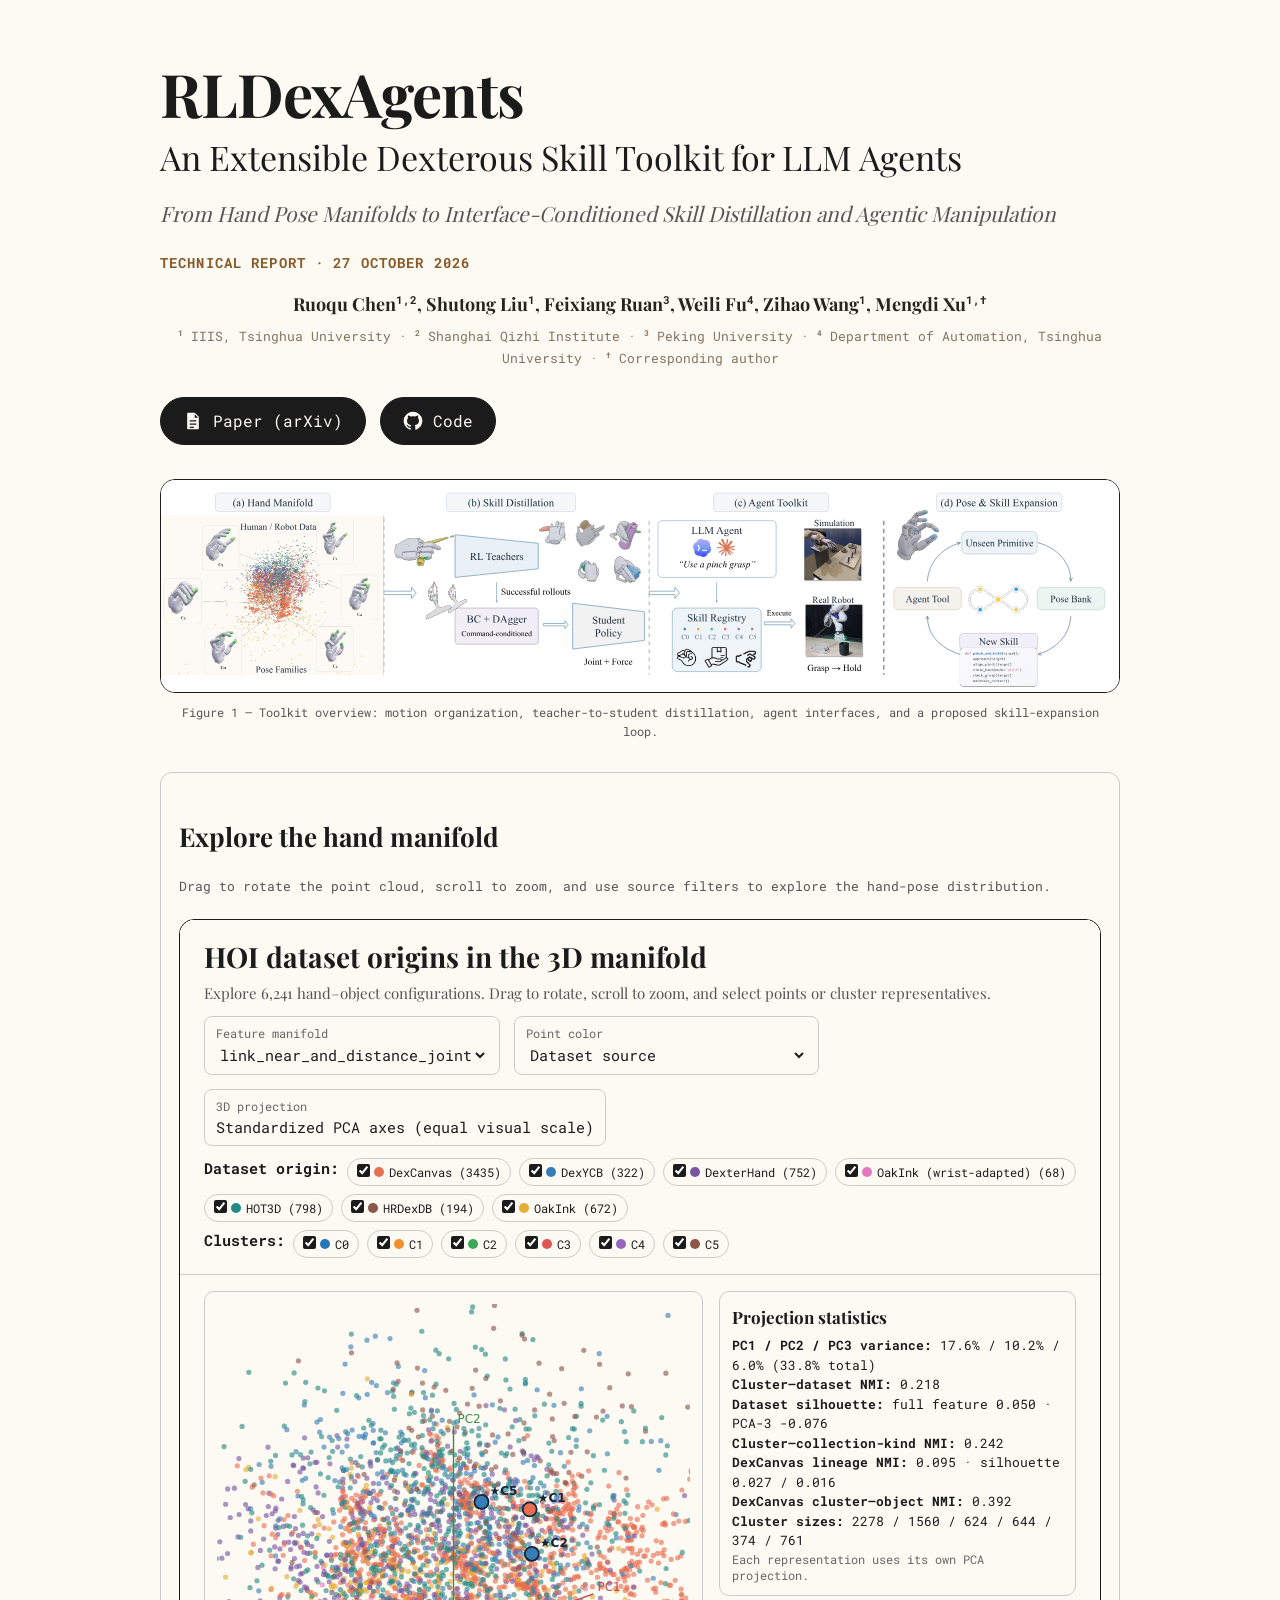
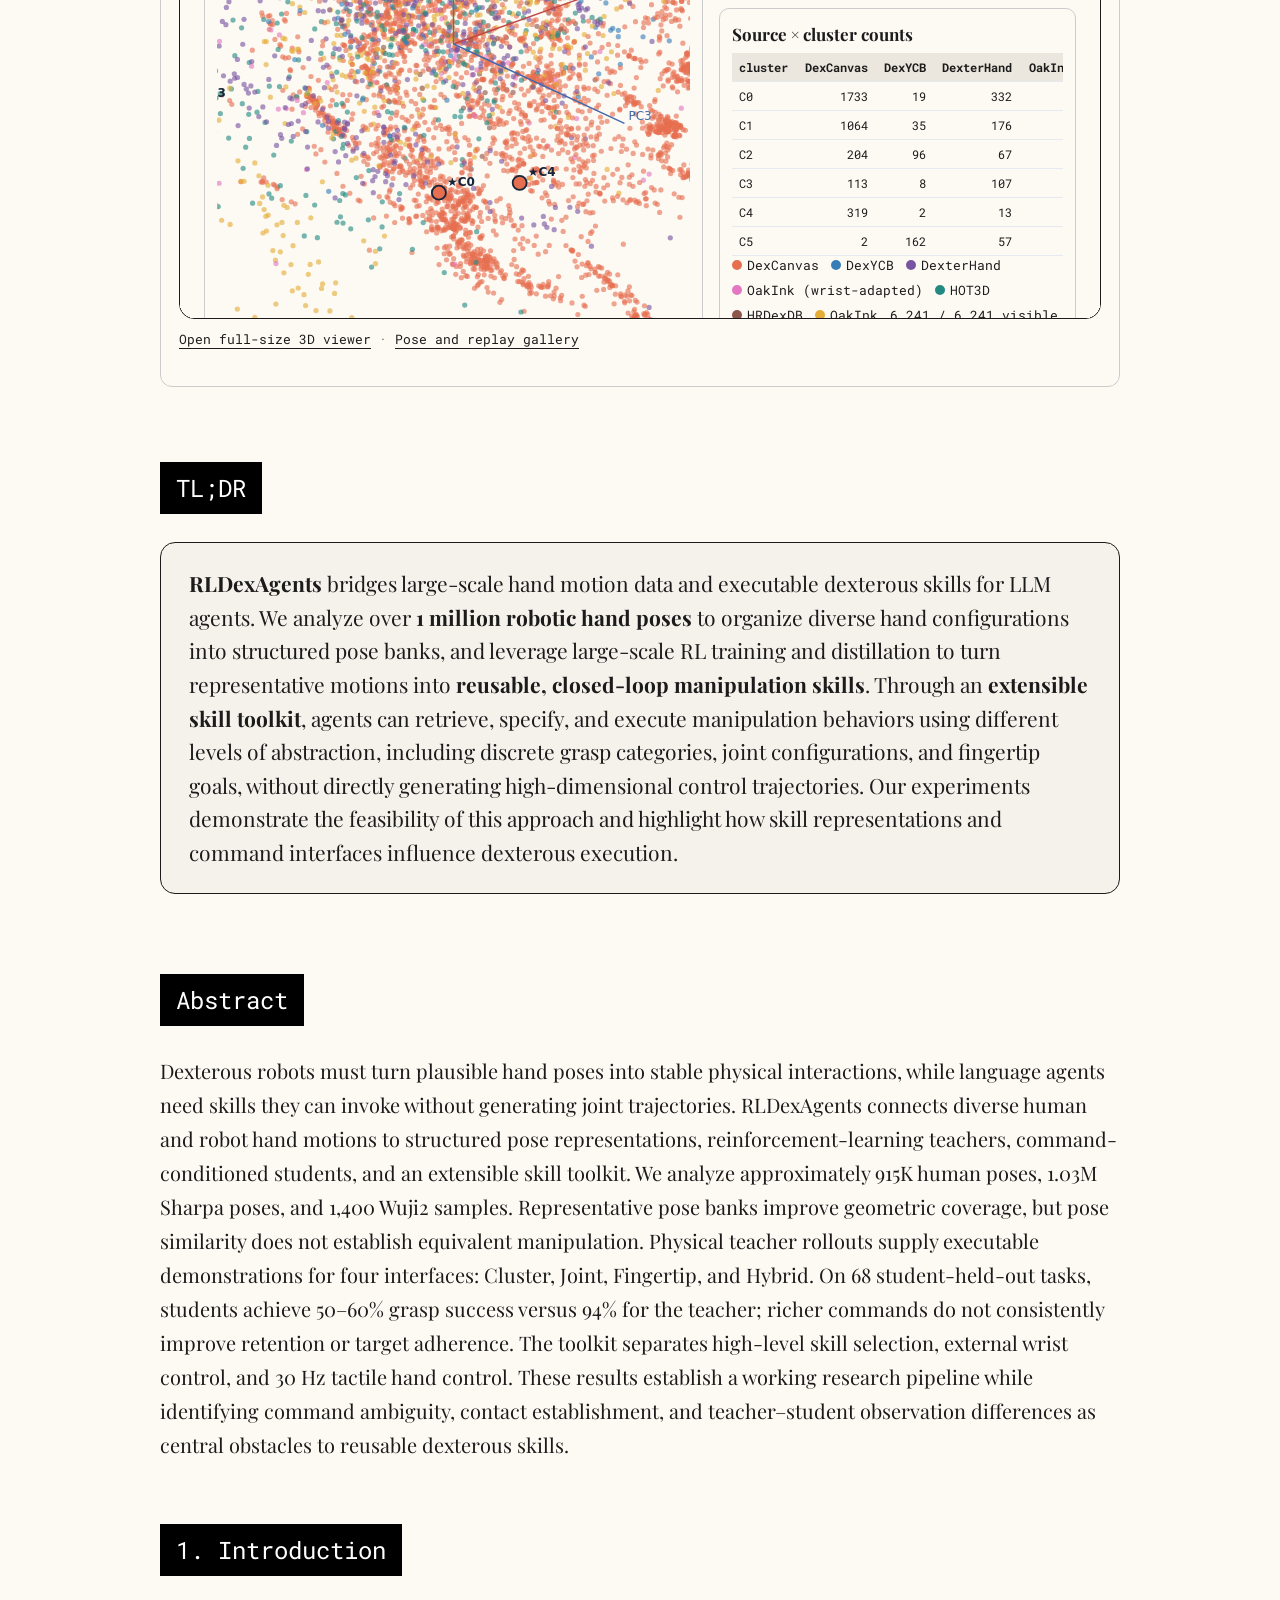
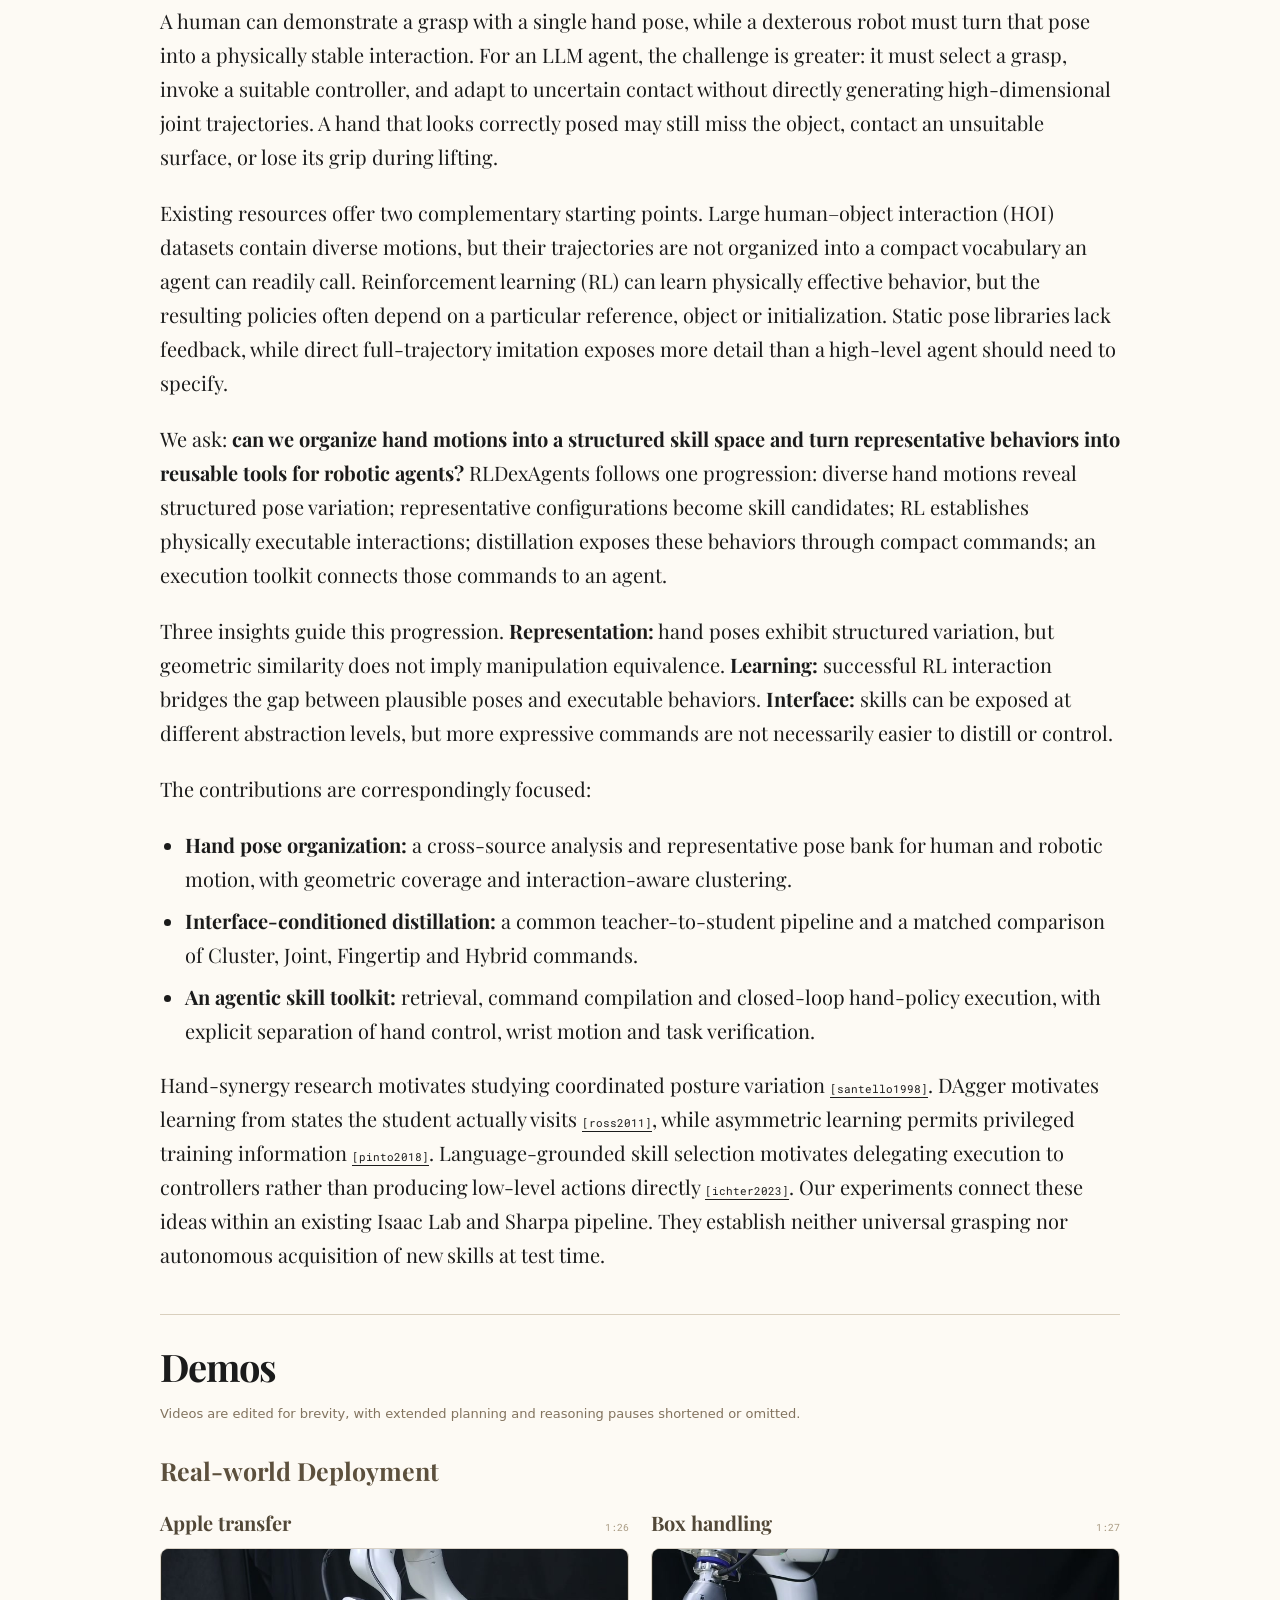
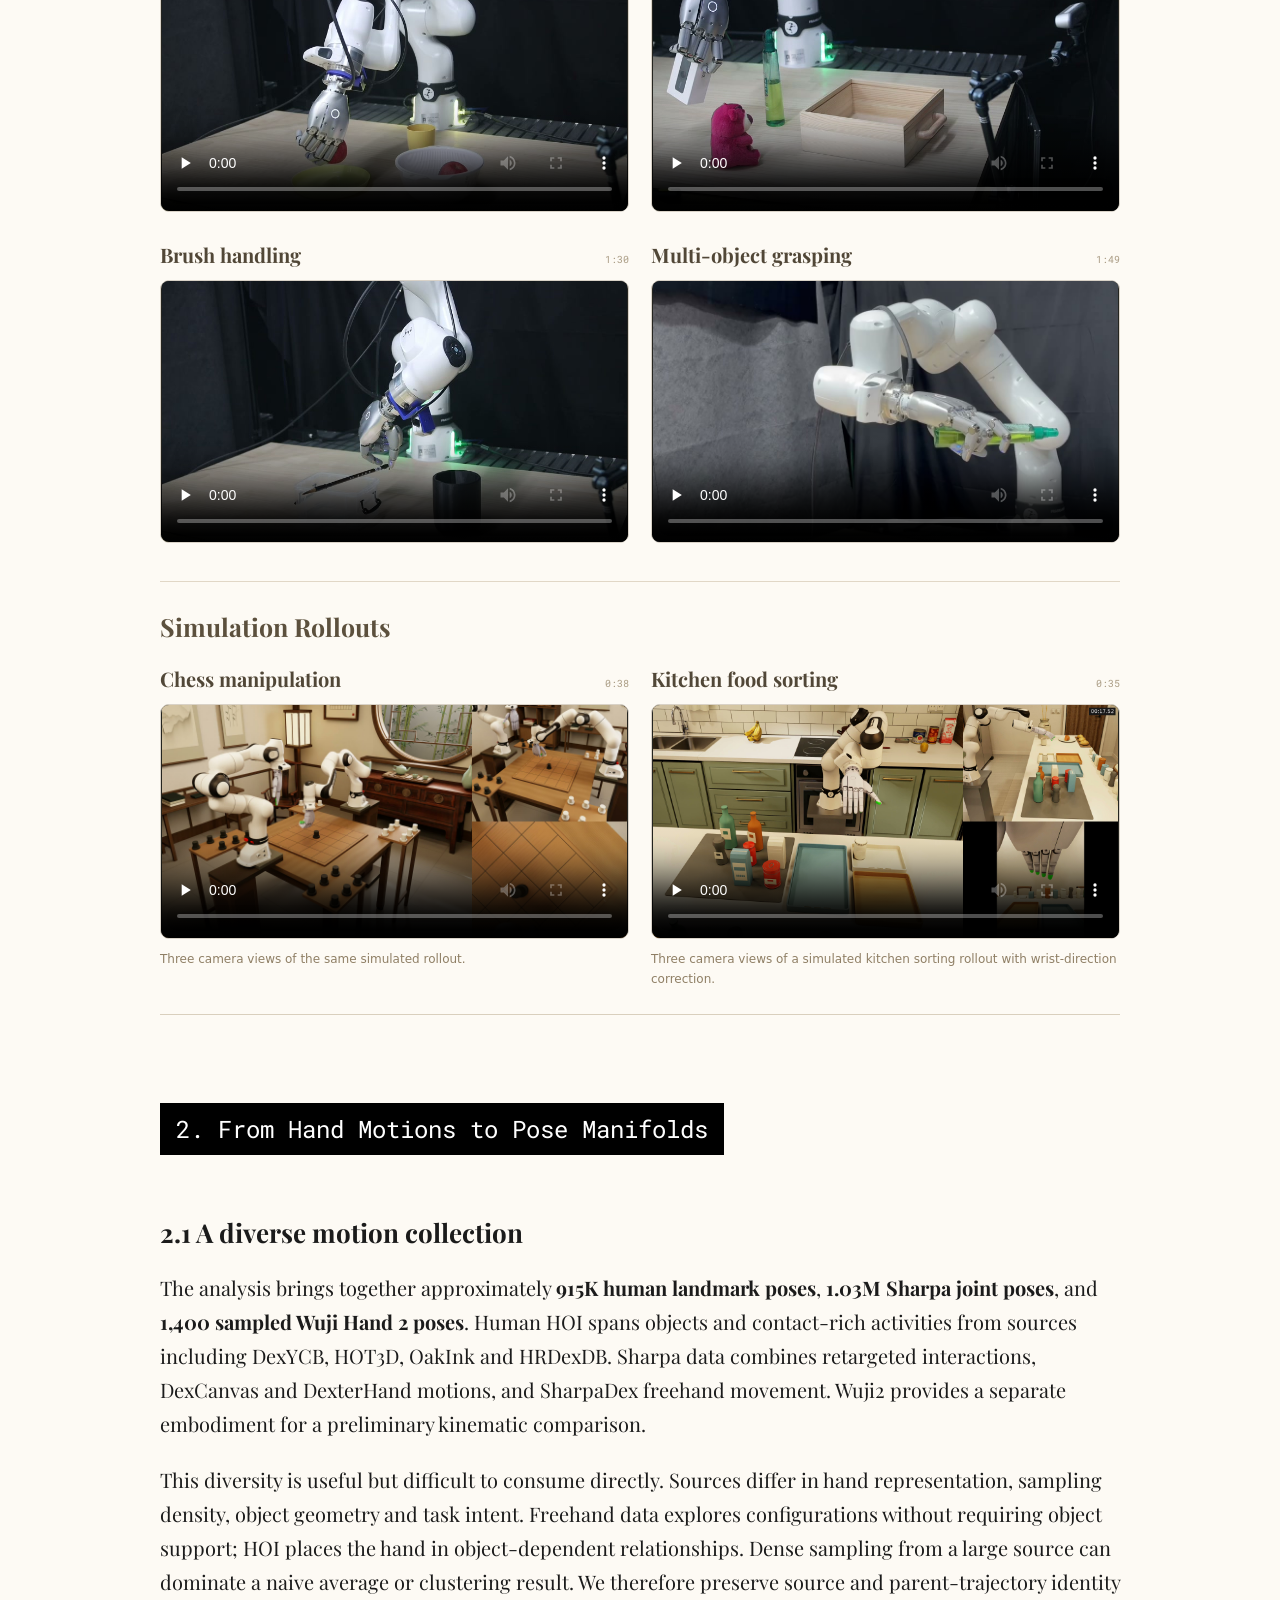
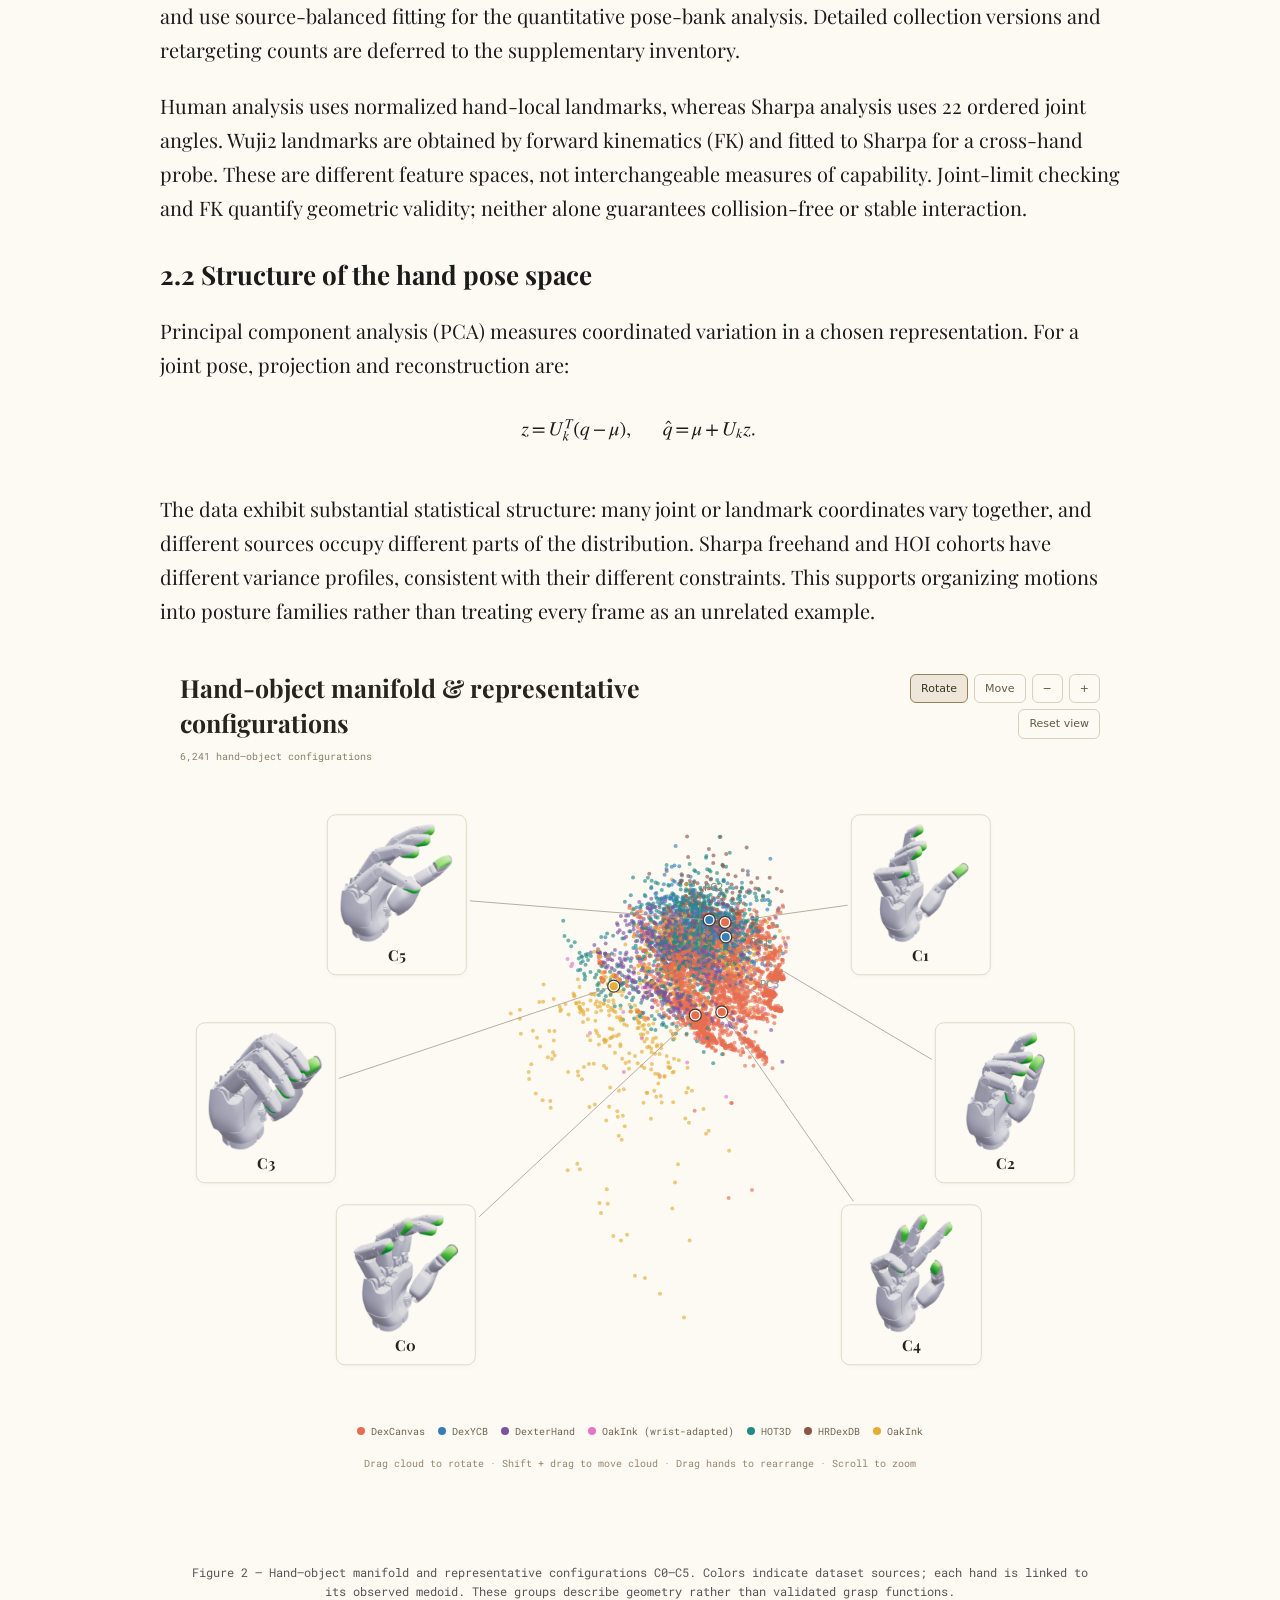
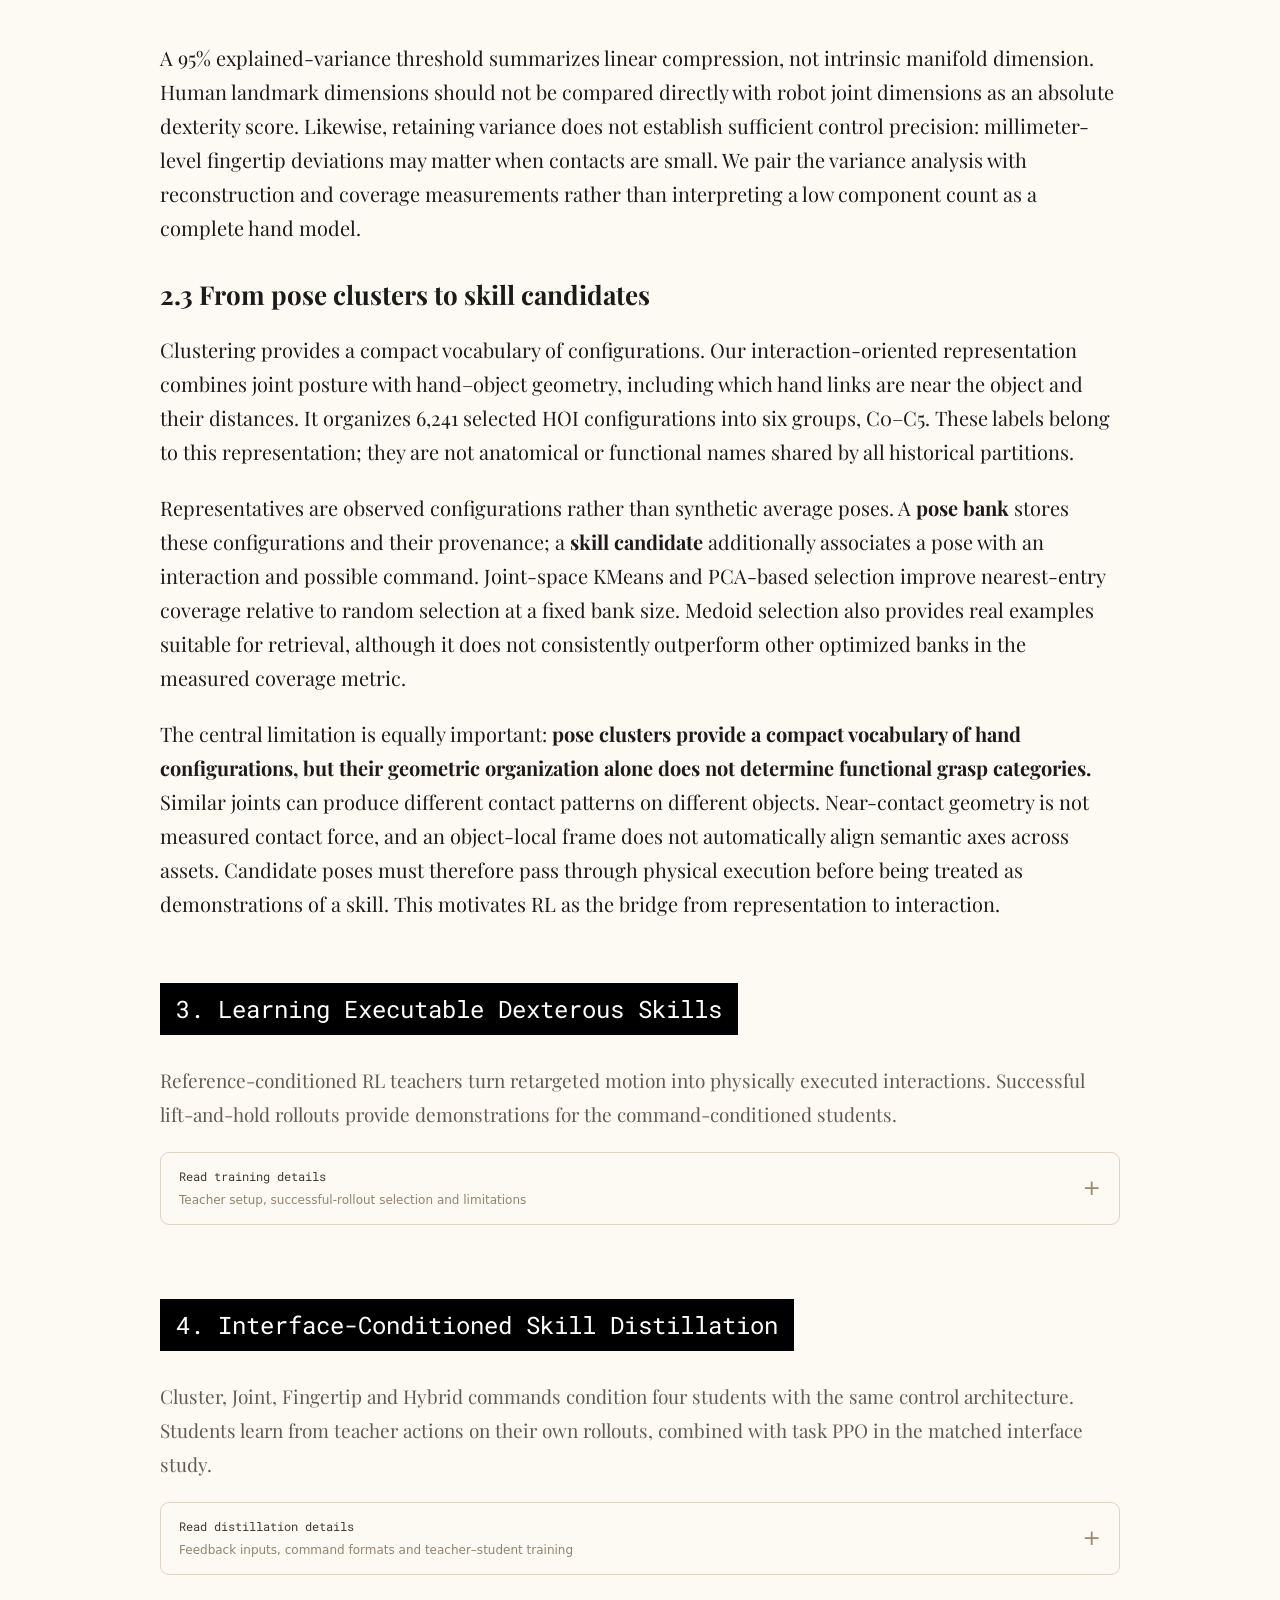
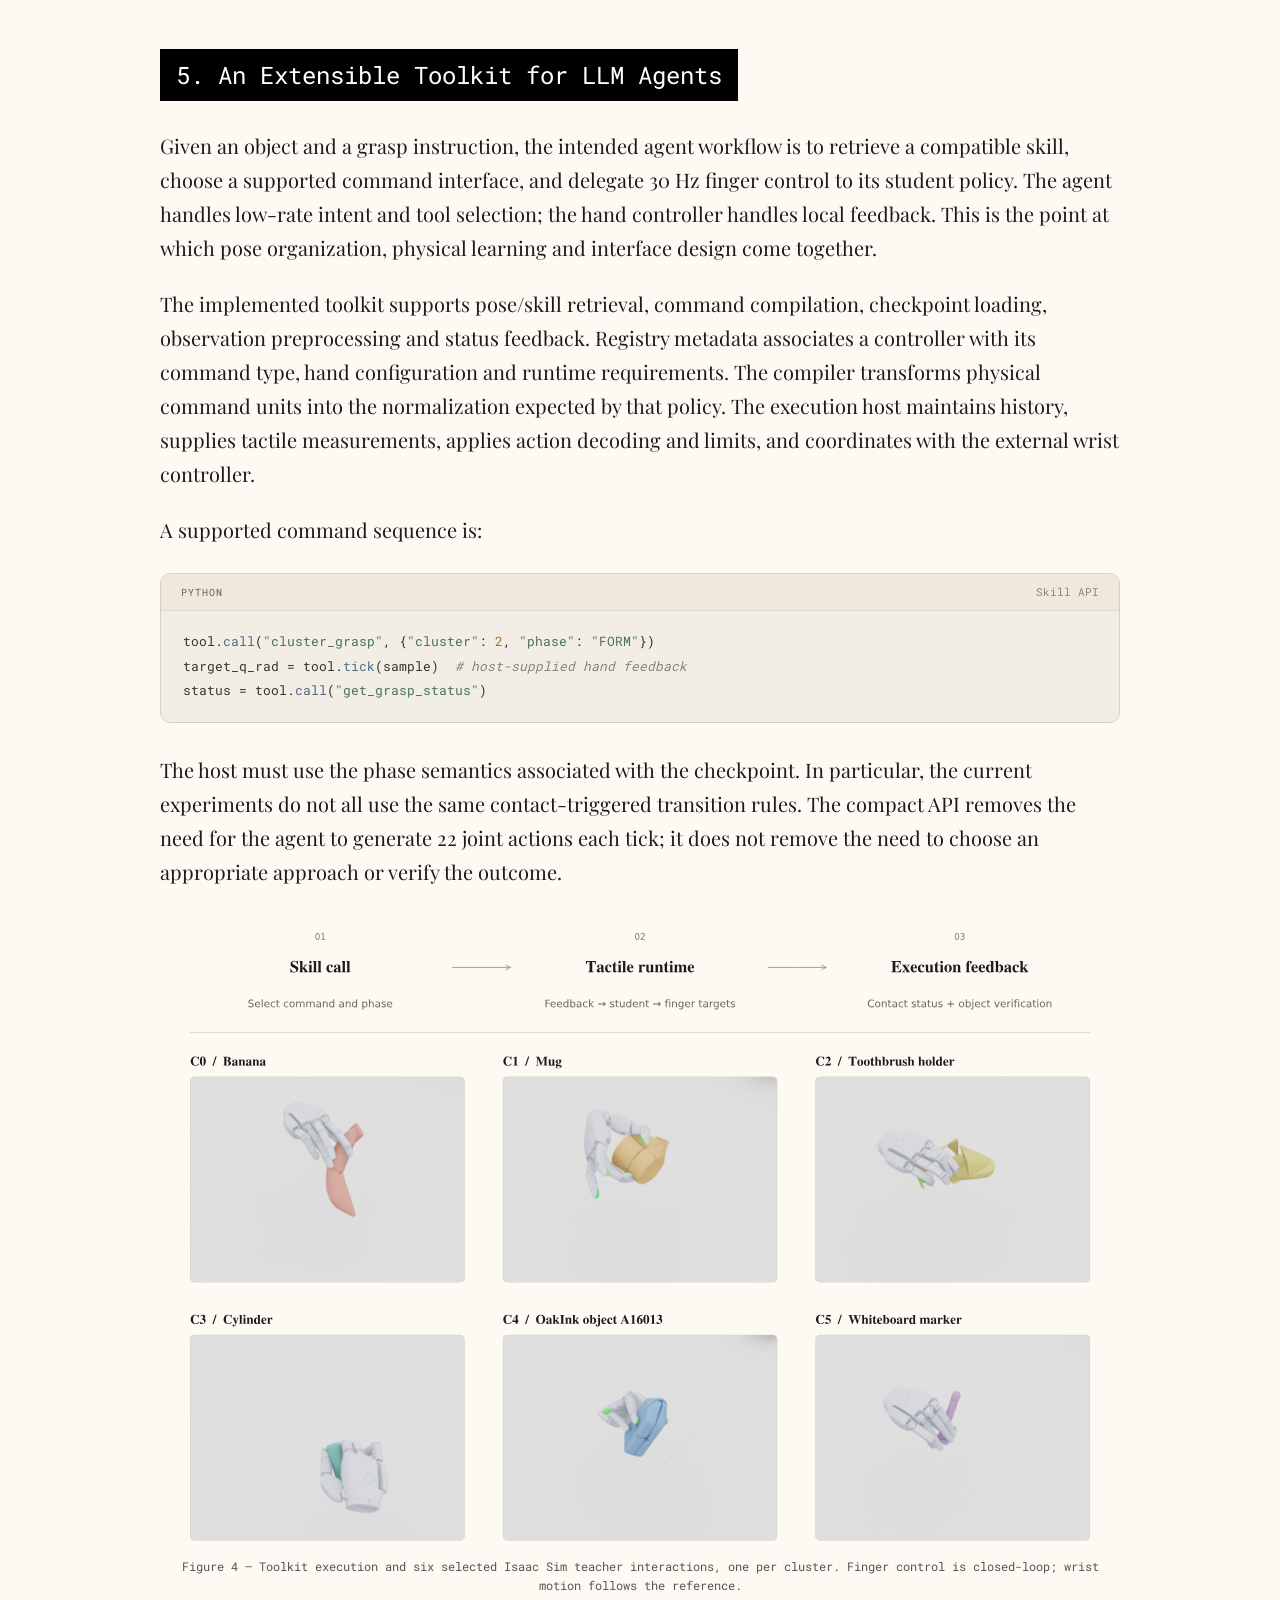
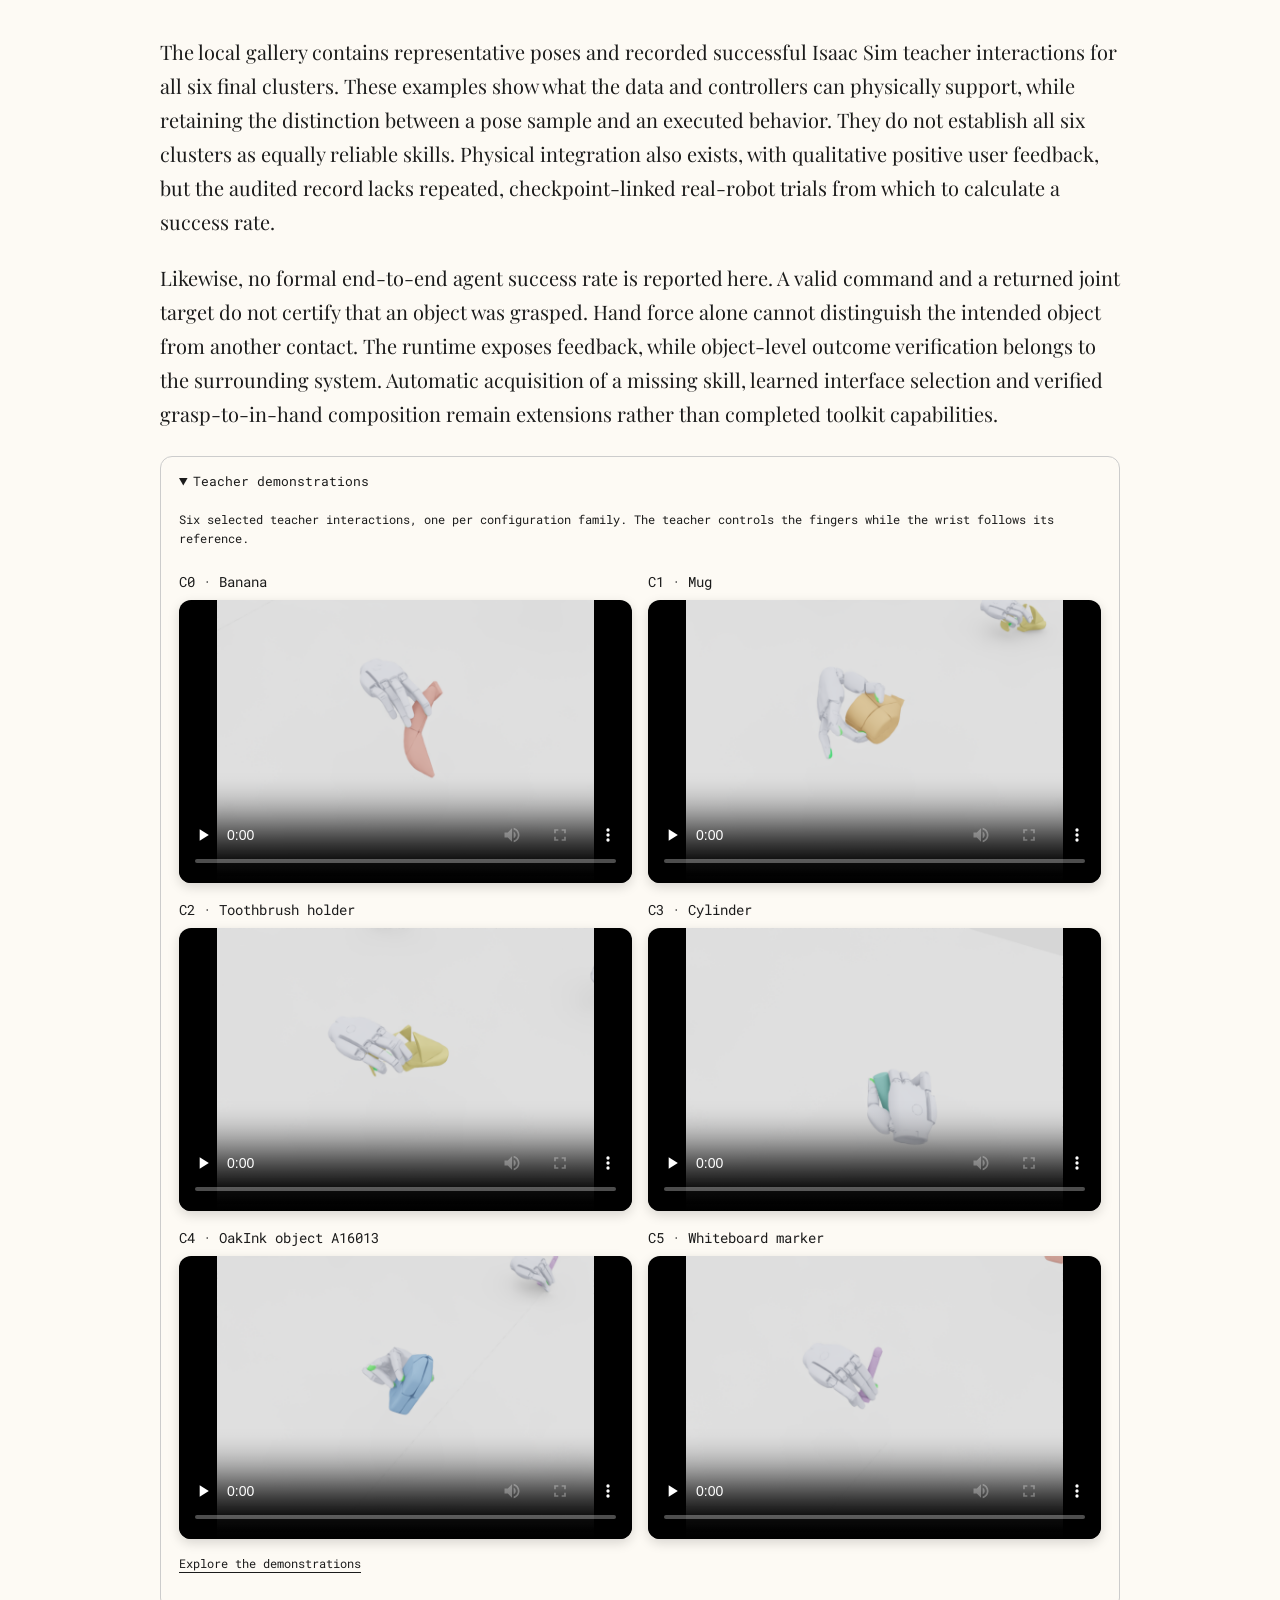
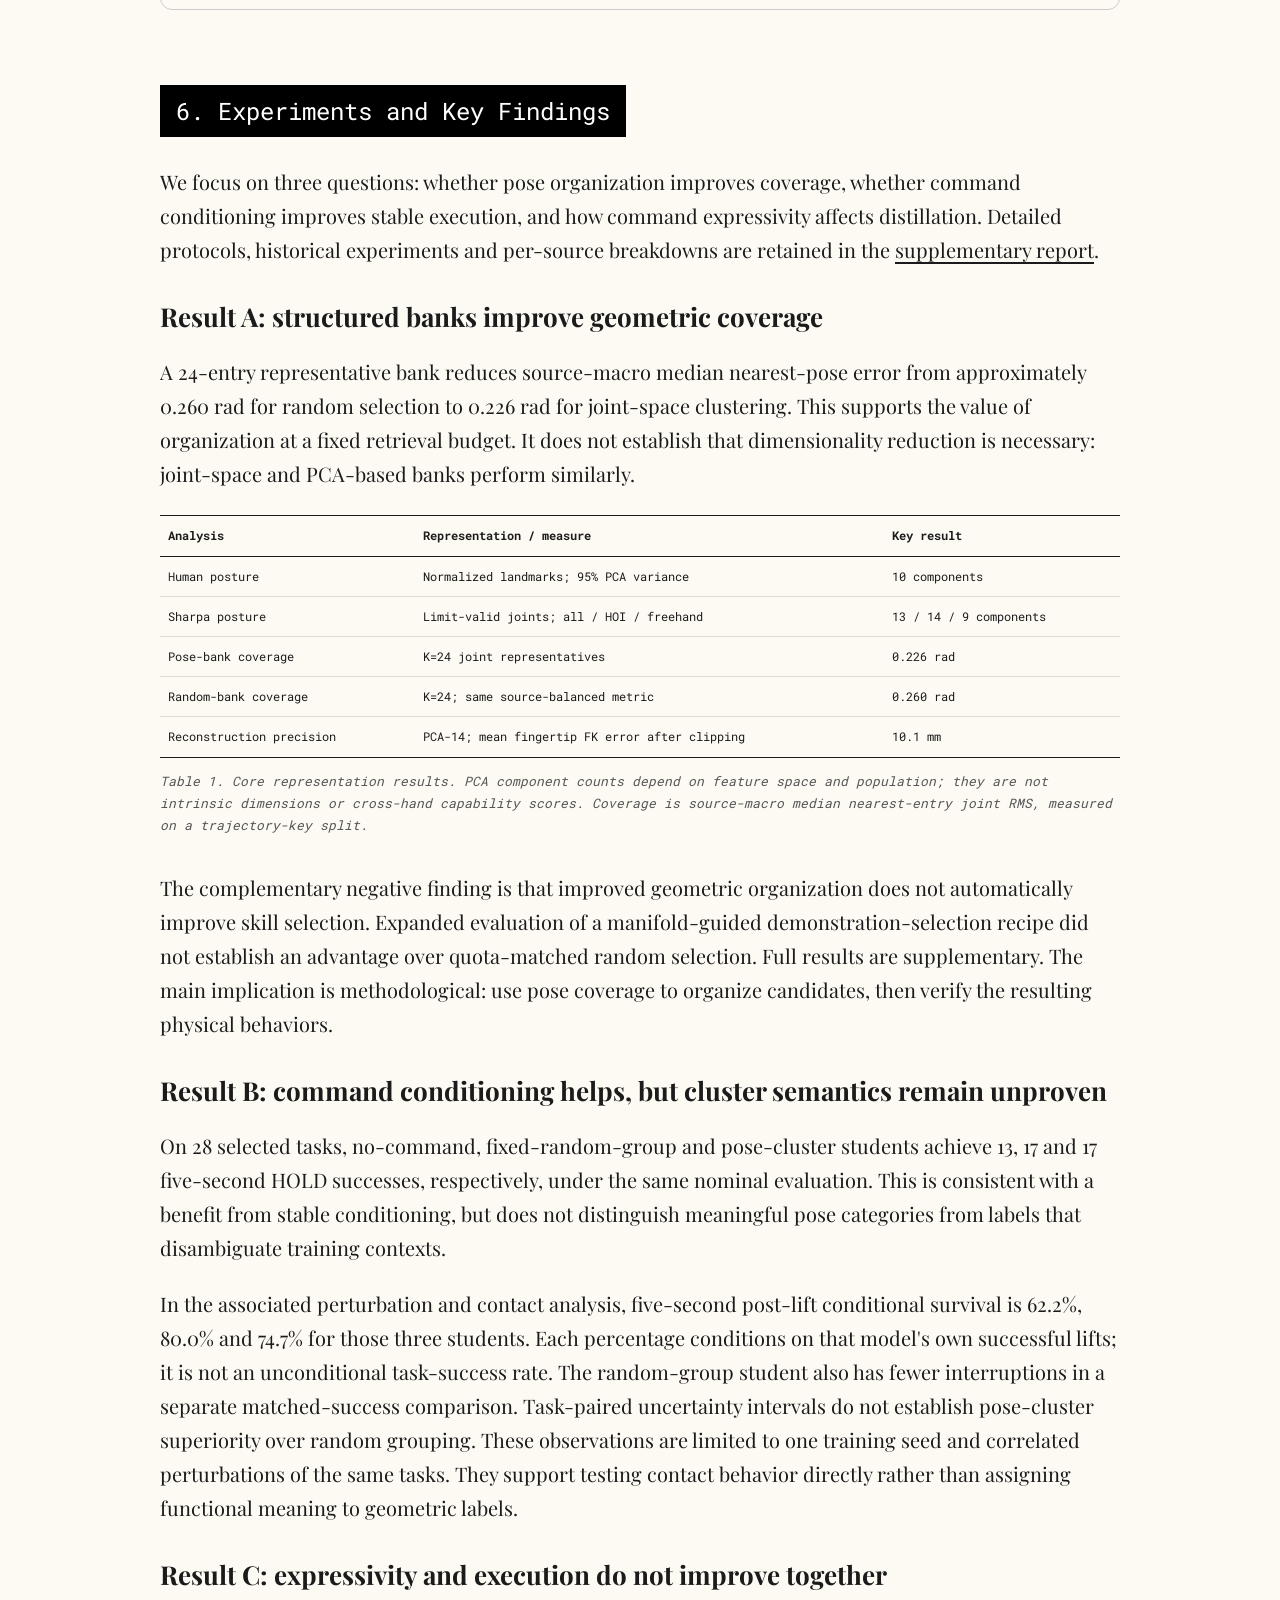
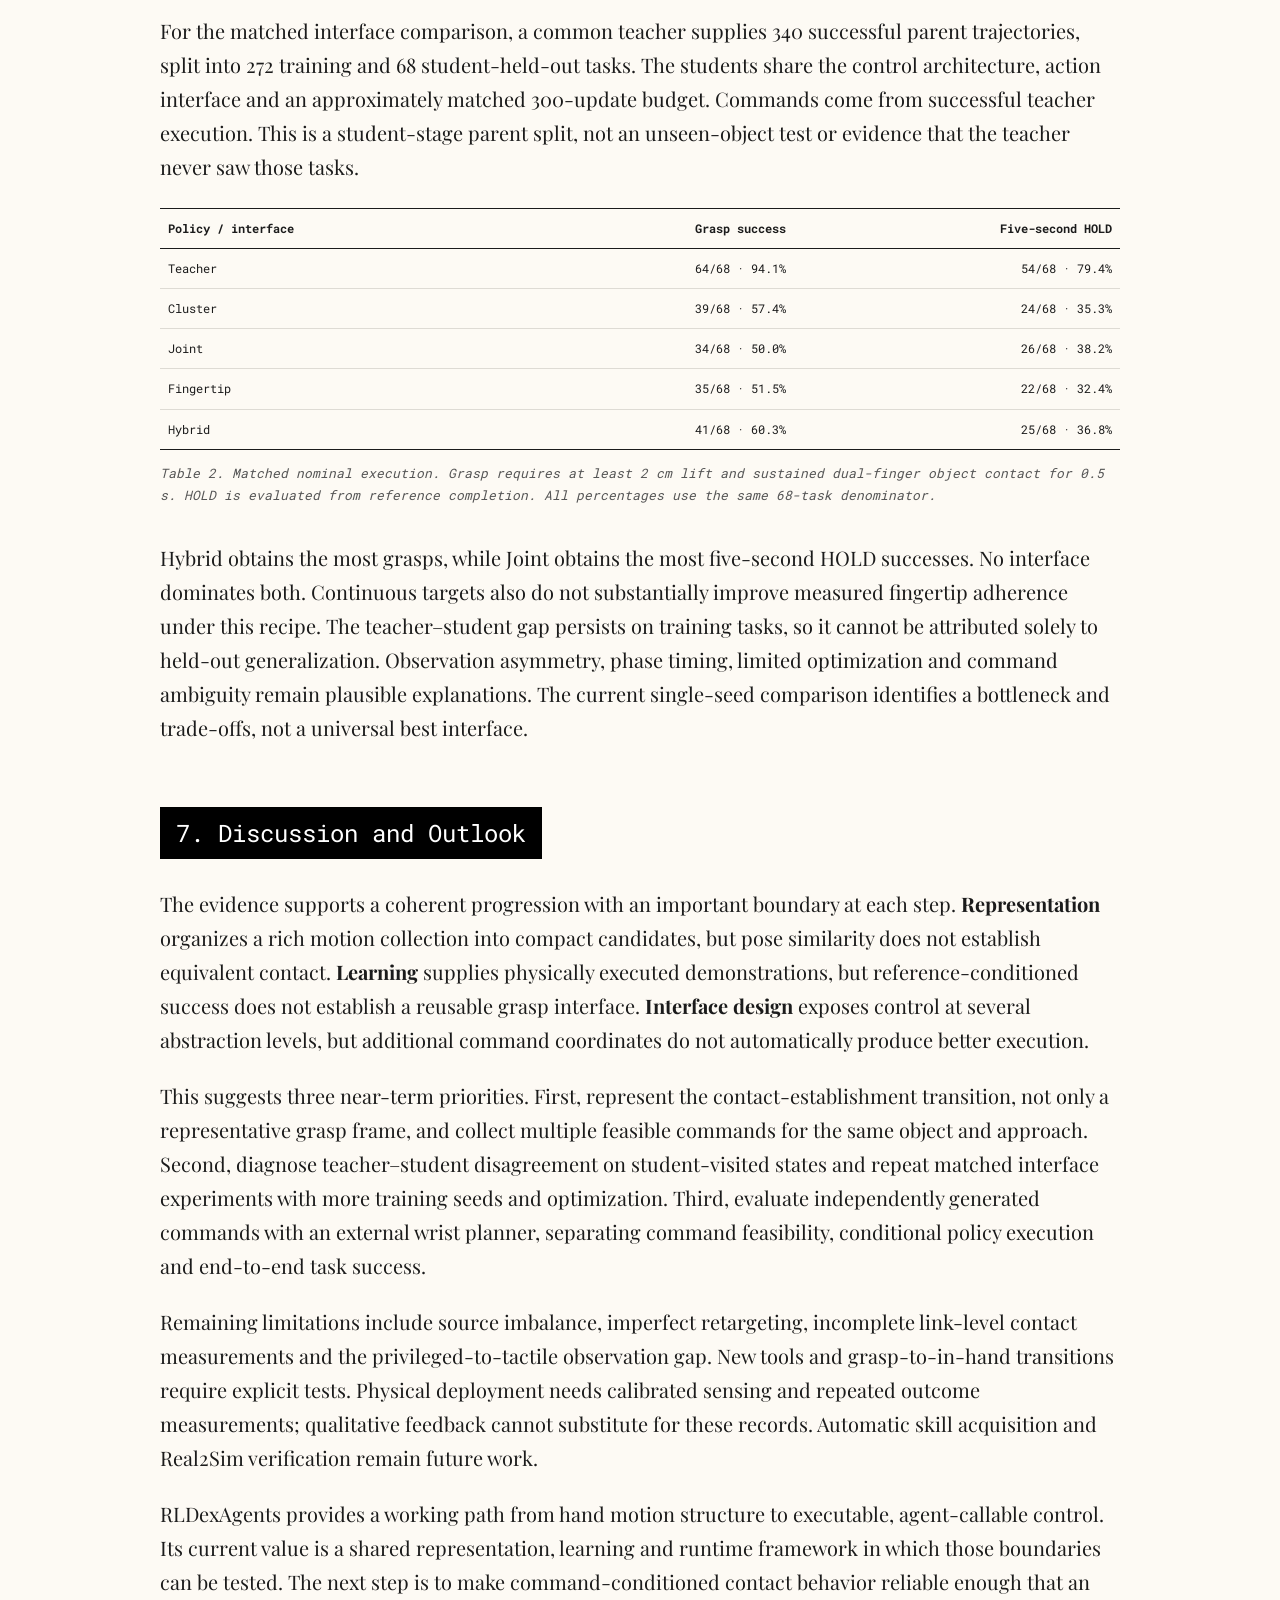
==== commit 5794a8f4: "Update index.html" ====
--- a/index.html
+++ b/index.html
@@ -1,4 +1,4 @@
-<!doctype html><html lang="en"><head><meta charset="utf-8"><meta name="viewport" content="width=device-width,initial-scale=1"><title>RLDexAgents — Technical Report</title><meta name="description" content="Hand motion structure, executable skill distillation and an extensible agentic dexterous toolkit."><link rel="stylesheet" href="assets/template-fonts.css"><link rel="stylesheet" href="assets/dexx-template.css"><link rel="stylesheet" href="assets/rldex_report.css?v=project-links-20261027"><link rel="icon" href="favicon.ico?v=1" sizes="any"><link rel="icon" type="image/png" sizes="32x32" href="assets/favicon-32.png?v=1"><link rel="apple-touch-icon" sizes="180x180" href="assets/favicon-180.png"></head><body><nav class="toc" aria-label="Report contents"><h3>Content</h3><hr><ul><li><a href="#interactive-manifold">Interactive Manifold</a></li><li><a href="#tldr">TL;DR</a></li><li><a href="#abstract">Abstract</a></li><li><a href="#1-introduction">1. Introduction</a></li><li class="toc-demo"><a href="#demos">Demos</a></li><li><a href="#2-from-hand-motions-to-pose-manifolds">2. From Hand Motions to Pose Manifolds</a></li><li><a href="#3-learning-executable-dexterous-skills">3. Learning Executable Dexterous Skills</a></li><li><a href="#4-interface-conditioned-skill-distillation">4. Interface-Conditioned Skill Distillation</a></li><li><a href="#5-an-extensible-toolkit-for-llm-agents">5. An Extensible Toolkit for LLM Agents</a></li><li><a href="#6-experiments-and-key-findings">6. Experiments and Key Findings</a></li><li><a href="#7-discussion-and-outlook">7. Discussion and Outlook</a></li><li><a href="#supplementary-material">Supplementary Material</a></li><li><a href="#references">References</a></li></ul></nav><main class="main-content"><header class="report-hero"><h1 class="hero-text">RLDexAgents</h1><div class="sub-hero-text">An Extensible Dexterous Skill Toolkit for LLM Agents</div><p class="report-subtitle">From Hand Pose Manifolds to Interface-Conditioned Skill Distillation and Agentic Manipulation</p><div class="venue">Technical Report · 27 October 2026</div><div class="authors project-authors"><div class="author-names">Ruoqu Chen<sup>1,2</sup>, Shutong Liu<sup>1</sup>, Feixiang Ruan<sup>3</sup>, Weili Fu<sup>4</sup>, Zihao Wang<sup>1</sup>, Mengdi Xu<sup>1,†</sup></div><div class="author-affiliations"><sup>1</sup> IIIS, Tsinghua University · <sup>2</sup> Shanghai Qizhi Institute · <sup>3</sup> Peking University · <sup>4</sup> Department of Automation, Tsinghua University · <sup>†</sup> Corresponding author</div></div><nav class="project-links" aria-label="Project resources"><span class="link-pill" role="link" aria-disabled="true" tabindex="0" title="Paper link coming soon"><svg viewBox="0 0 24 24" aria-hidden="true"><path d="M6 2h8l5 5v14a1 1 0 0 1-1 1H6a1 1 0 0 1-1-1V3a1 1 0 0 1 1-1Zm8 1.8V8h4.2L14 3.8ZM8 11v1.5h8V11H8Zm0 4v1.5h8V15H8Zm0 4v1.5h5V19H8Z"/></svg><span>Paper (arXiv)</span></span><a class="link-pill" href="https://github.com/shutongliu-dev/rldexagents-web" target="_blank" rel="noopener"><svg viewBox="0 0 24 24" aria-hidden="true"><path d="M12 .8a11.2 11.2 0 0 0-3.54 21.83c.56.1.77-.24.77-.54v-2.08c-3.13.68-3.79-1.33-3.79-1.33-.51-1.3-1.25-1.64-1.25-1.64-1.02-.7.08-.68.08-.68 1.13.08 1.73 1.16 1.73 1.16 1 1.72 2.63 1.22 3.27.93.1-.73.4-1.22.71-1.5-2.5-.28-5.13-1.25-5.13-5.54 0-1.22.44-2.22 1.16-3-.12-.28-.5-1.42.11-2.96 0 0 .94-.3 3.08 1.15a10.7 10.7 0 0 1 5.6 0c2.14-1.45 3.07-1.15 3.07-1.15.61 1.54.23 2.68.11 2.96.73.78 1.16 1.78 1.16 3 0 4.3-2.63 5.25-5.14 5.53.4.35.76 1.04.76 2.1v3.05c0 .3.2.65.78.54A11.2 11.2 0 0 0 12 .8Z"/></svg><span>Code</span></a></nav><figure><a href="method.pdf" target="_blank" rel="noopener" title="Open original method PDF"><img loading="lazy" src="figures/method_overview.svg?v=method-20261027" alt="Figure 1 — Toolkit overview: motion organization, teacher-to-student distillation, agent interfaces, and a proposed skill-expansion loop."></a><figcaption class="figure-caption">Figure 1 — Toolkit overview: motion organization, teacher-to-student distillation, agent interfaces, and a proposed skill-expansion loop.</figcaption></figure><div class="quick-links" hidden><a class="link-pill" href="RLDexAgents_Technical_Report.md">Report</a><a class="link-pill" href="RLDexAgents_Technical_Report.tex">LaTeX</a><a class="link-pill" href="method.pdf">Method Figure</a><a class="link-pill" href="supplementary_report.html">Supplementary</a><a class="link-pill" href="pose_hoi_manifold.html">Interactive Gallery</a><a class="link-pill" href="references.bib">References</a><a class="link-pill" href="open_questions.html">Open Questions</a></div></header><article class="section">
+<!doctype html><html lang="en"><head><meta charset="utf-8"><meta name="viewport" content="width=device-width,initial-scale=1"><title>RLDexAgents — Technical Report</title><meta name="description" content="Hand motion structure, executable skill distillation and an extensible agentic dexterous toolkit."><link rel="stylesheet" href="assets/template-fonts.css"><link rel="stylesheet" href="assets/dexx-template.css"><link rel="stylesheet" href="assets/rldex_report.css?v=project-links-20261027"><link rel="icon" href="favicon.ico?v=1" sizes="any"><link rel="icon" type="image/png" sizes="32x32" href="assets/favicon-32.png?v=1"><link rel="apple-touch-icon" sizes="180x180" href="assets/favicon-180.png"></head><body><nav class="toc" aria-label="Report contents"><h3>Content</h3><hr><ul><li><a href="#interactive-manifold">Interactive Manifold</a></li><li><a href="#tldr">TL;DR</a></li><li><a href="#abstract">Abstract</a></li><li><a href="#1-introduction">1. Introduction</a></li><li class="toc-demo"><a href="#demos">Demos</a></li><li><a href="#2-from-hand-motions-to-pose-manifolds">2. From Hand Motions to Pose Manifolds</a></li><li><a href="#3-learning-executable-dexterous-skills">3. Learning Executable Dexterous Skills</a></li><li><a href="#4-interface-conditioned-skill-distillation">4. Interface-Conditioned Skill Distillation</a></li><li><a href="#5-an-extensible-toolkit-for-llm-agents">5. An Extensible Toolkit for LLM Agents</a></li><li><a href="#6-experiments-and-key-findings">6. Experiments and Key Findings</a></li><li><a href="#7-discussion-and-outlook">7. Discussion and Outlook</a></li><li><a href="#supplementary-material">Supplementary Material</a></li><li><a href="#references">References</a></li></ul></nav><main class="main-content"><header class="report-hero"><h1 class="hero-text">RLDexAgents</h1><div class="sub-hero-text">An Extensible Dexterous Skill Toolkit for LLM Agents</div><p class="report-subtitle">From Hand Pose Manifolds to Interface-Conditioned Skill Distillation and Agentic Manipulation</p><div class="venue">Technical Report · 27 October 2026</div><div class="authors project-authors"><div class="author-names">Ruoqu Chen<sup>1,2</sup>, Shutong Liu<sup>1</sup>, Feixiang Ruan<sup>3</sup>, Weili Fu<sup>4</sup>, Zihao Wang<sup>1</sup>, Mengdi Xu<sup>1,†</sup></div><div class="author-affiliations"><sup>1</sup> IIIS, Tsinghua University · <sup>2</sup> Shanghai Qizhi Institute · <sup>3</sup> Peking University · <sup>4</sup> Department of Automation, Tsinghua University · <sup>†</sup> Corresponding author</div></div><nav class="project-links" aria-label="Project resources"><span class="link-pill" role="link" aria-disabled="true" tabindex="0" title="Paper link coming soon"><svg viewBox="0 0 24 24" aria-hidden="true"><path d="M6 2h8l5 5v14a1 1 0 0 1-1 1H6a1 1 0 0 1-1-1V3a1 1 0 0 1 1-1Zm8 1.8V8h4.2L14 3.8ZM8 11v1.5h8V11H8Zm0 4v1.5h8V15H8Zm0 4v1.5h5V19H8Z"/></svg><span>Paper (arXiv)</span></span><a class="link-pill" href="https://github.com/shutongliu-dev/rldexagents-web" target="_blank" rel="noopener"><svg viewBox="0 0 24 24" aria-hidden="true"><path d="M12 .8a11.2 11.2 0 0 0-3.54 21.83c.56.1.77-.24.77-.54v-2.08c-3.13.68-3.79-1.33-3.79-1.33-.51-1.3-1.25-1.64-1.25-1.64-1.02-.7.08-.68.08-.68 1.13.08 1.73 1.16 1.73 1.16 1 1.72 2.63 1.22 3.27.93.1-.73.4-1.22.71-1.5-2.5-.28-5.13-1.25-5.13-5.54 0-1.22.44-2.22 1.16-3-.12-.28-.5-1.42.11-2.96 0 0 .94-.3 3.08 1.15a10.7 10.7 0 0 1 5.6 0c2.14-1.45 3.07-1.15 3.07-1.15.61 1.54.23 2.68.11 2.96.73.78 1.16 1.78 1.16 3 0 4.3-2.63 5.25-5.14 5.53.4.35.76 1.04.76 2.1v3.05c0 .3.2.65.78.54A11.2 11.2 0 0 0 12 .8Z"/></svg><span>Code</span></a></nav><figure><a href="method.pdf" target="_blank" rel="noopener" title="Open original method PDF"><img loading="lazy" src="figures/method_overview.svg?v=method-20261027" alt="Figure 1 — Overview of RLDexAgents: The framework organizes hand poses, distills reusable dexterous skills via RL, and enables LLM agents to perform in-context dexterous manipulation through a unified toolkit with extensible skill learning."></a><figcaption class="figure-caption">Figure 1 — Toolkit overview: motion organization, teacher-to-student distillation, agent interfaces, and a proposed skill-expansion loop.</figcaption></figure><div class="quick-links" hidden><a class="link-pill" href="RLDexAgents_Technical_Report.md">Report</a><a class="link-pill" href="RLDexAgents_Technical_Report.tex">LaTeX</a><a class="link-pill" href="method.pdf">Method Figure</a><a class="link-pill" href="supplementary_report.html">Supplementary</a><a class="link-pill" href="pose_hoi_manifold.html">Interactive Gallery</a><a class="link-pill" href="references.bib">References</a><a class="link-pill" href="open_questions.html">Open Questions</a></div></header><article class="section">
 <section class="interactive-evidence" id="interactive-manifold"><h3>Explore the hand manifold</h3><p>Drag to rotate the point cloud, scroll to zoom, and use source filters to explore the hand-pose distribution.</p><iframe src="manifold.html" title="Interactive hand-object manifold by dataset source" loading="eager"></iframe><p><a href="manifold.html" target="_blank" rel="noopener">Open full-size 3D viewer</a> · <a href="pose_hoi_manifold.html">Pose and replay gallery</a><a href="data/wrist_adapted_source_audit.json" data-maintenance hidden>Source audit</a></p></section><h2 class="tagline" id="tldr">TL;DR</h2><div class="tldr"><p><strong>RLDexAgents</strong> bridges large-scale hand motion data and executable dexterous skills for LLM agents. We analyze over <strong>1 million robotic hand poses</strong> to organize diverse hand configurations into structured pose banks, and leverage large-scale RL training and distillation to turn representative motions into <strong>reusable, closed-loop manipulation skills</strong>. Through an <strong>extensible skill toolkit</strong>, agents can retrieve, specify, and execute manipulation behaviors using different levels of abstraction, including discrete grasp categories, joint configurations, and fingertip goals, without directly generating high-dimensional control trajectories. Our experiments demonstrate the feasibility of this approach and highlight how skill representations and command interfaces influence dexterous execution.</p></div><h2 class="tagline" id="abstract">Abstract</h2>
 <p>Dexterous robots must turn plausible hand poses into stable physical interactions, while language agents need skills they can invoke without generating joint trajectories. RLDexAgents connects diverse human and robot hand motions to structured pose representations, reinforcement-learning teachers, command-conditioned students, and an extensible skill toolkit. We analyze approximately 915K human poses, 1.03M Sharpa poses, and 1,400 Wuji2 samples. Representative pose banks improve geometric coverage, but pose similarity does not establish equivalent manipulation. Physical teacher rollouts supply executable demonstrations for four interfaces: Cluster, Joint, Fingertip, and Hybrid. On 68 student-held-out tasks, students achieve 50–60% grasp success versus 94% for the teacher; richer commands do not consistently improve retention or target adherence. The toolkit separates high-level skill selection, external wrist control, and 30 Hz tactile hand control. These results establish a working research pipeline while identifying command ambiguity, contact establishment, and teacher–student observation differences as central obstacles to reusable dexterous skills.</p>
 <h2 class="tagline" id="1-introduction">1. Introduction</h2>
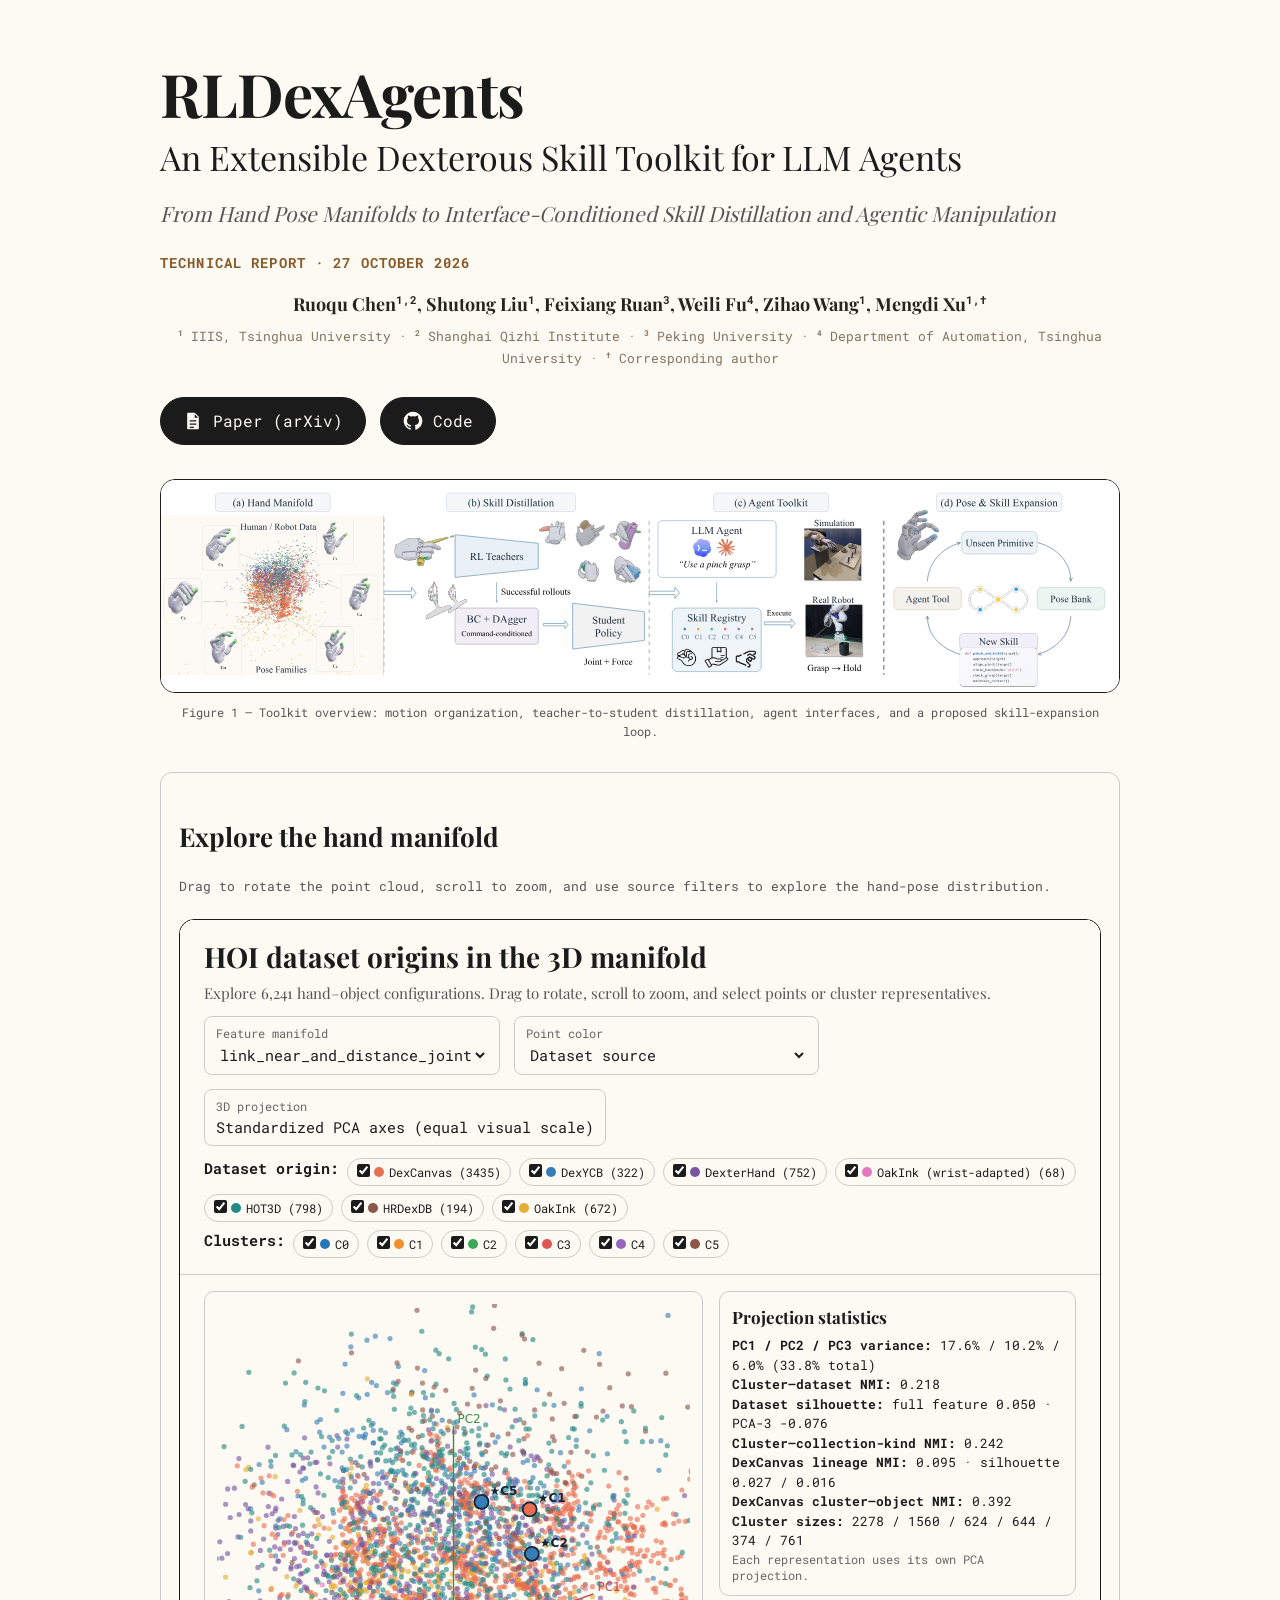
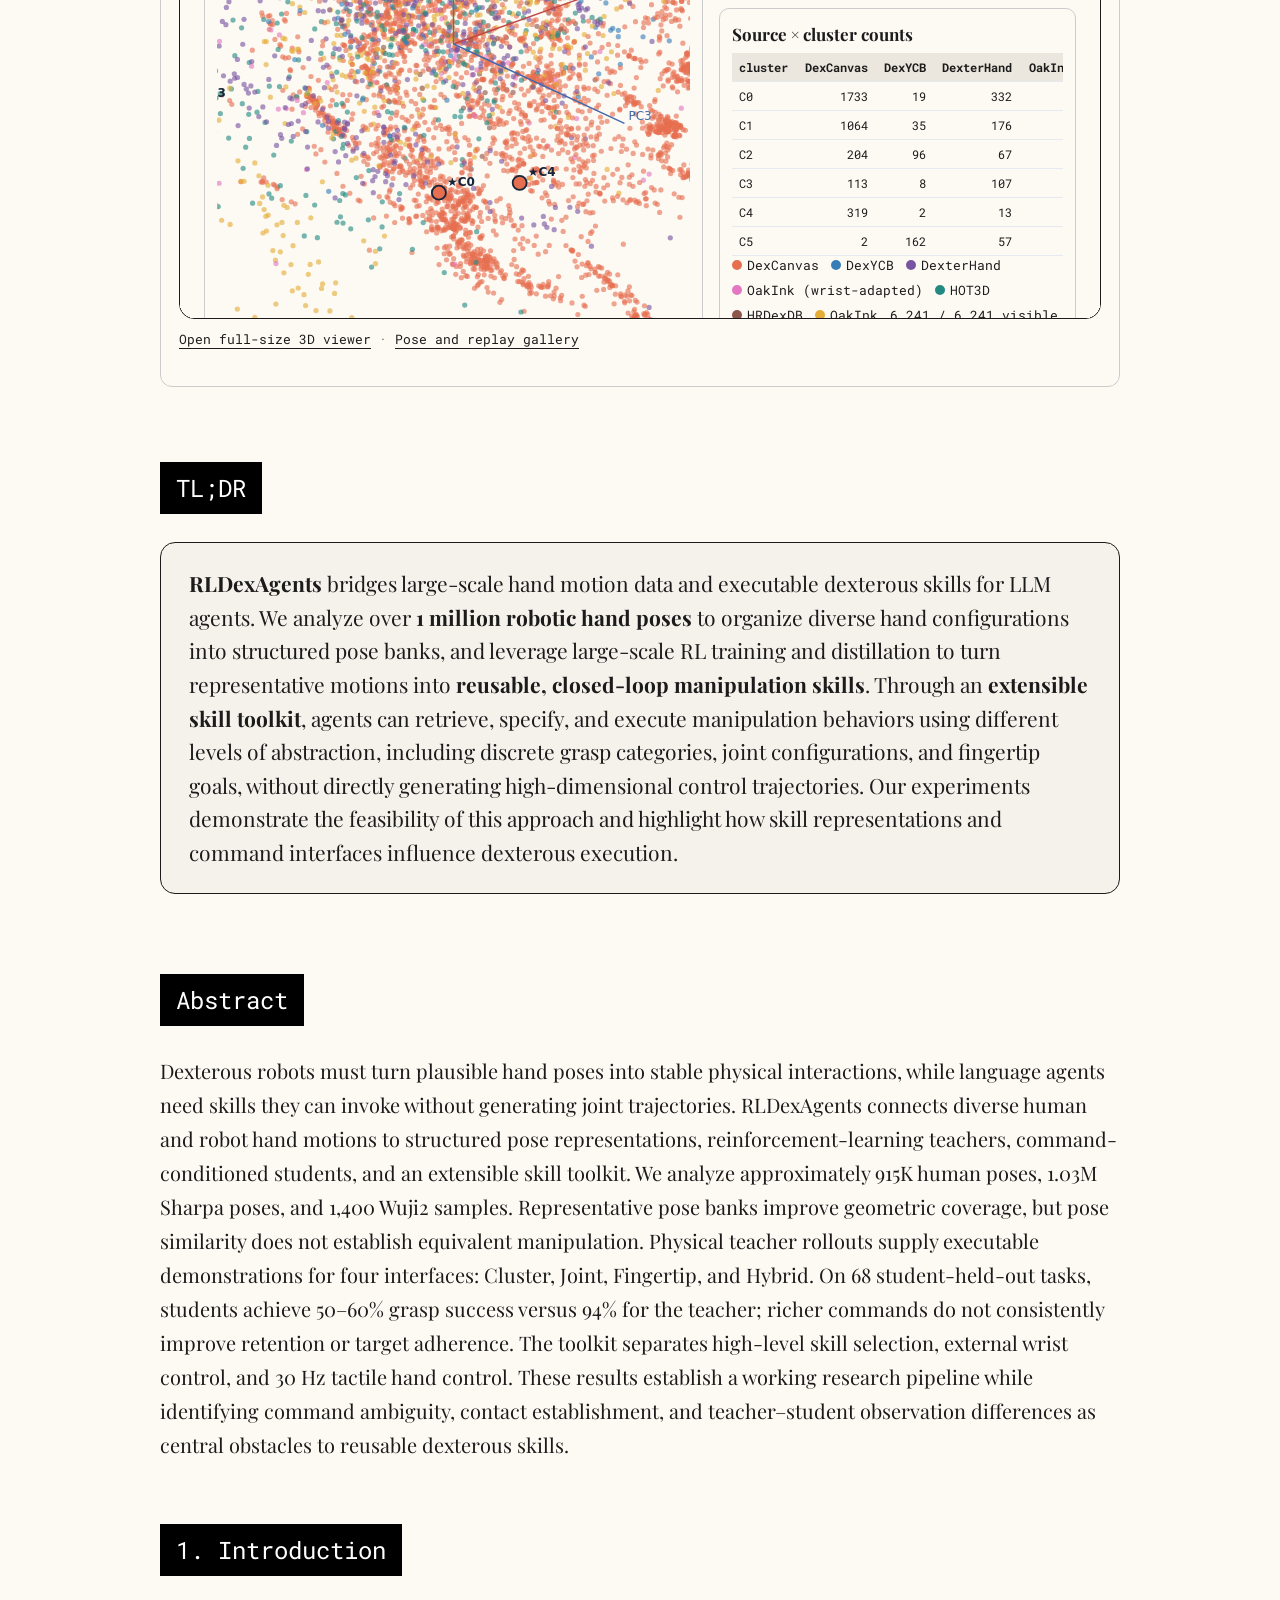
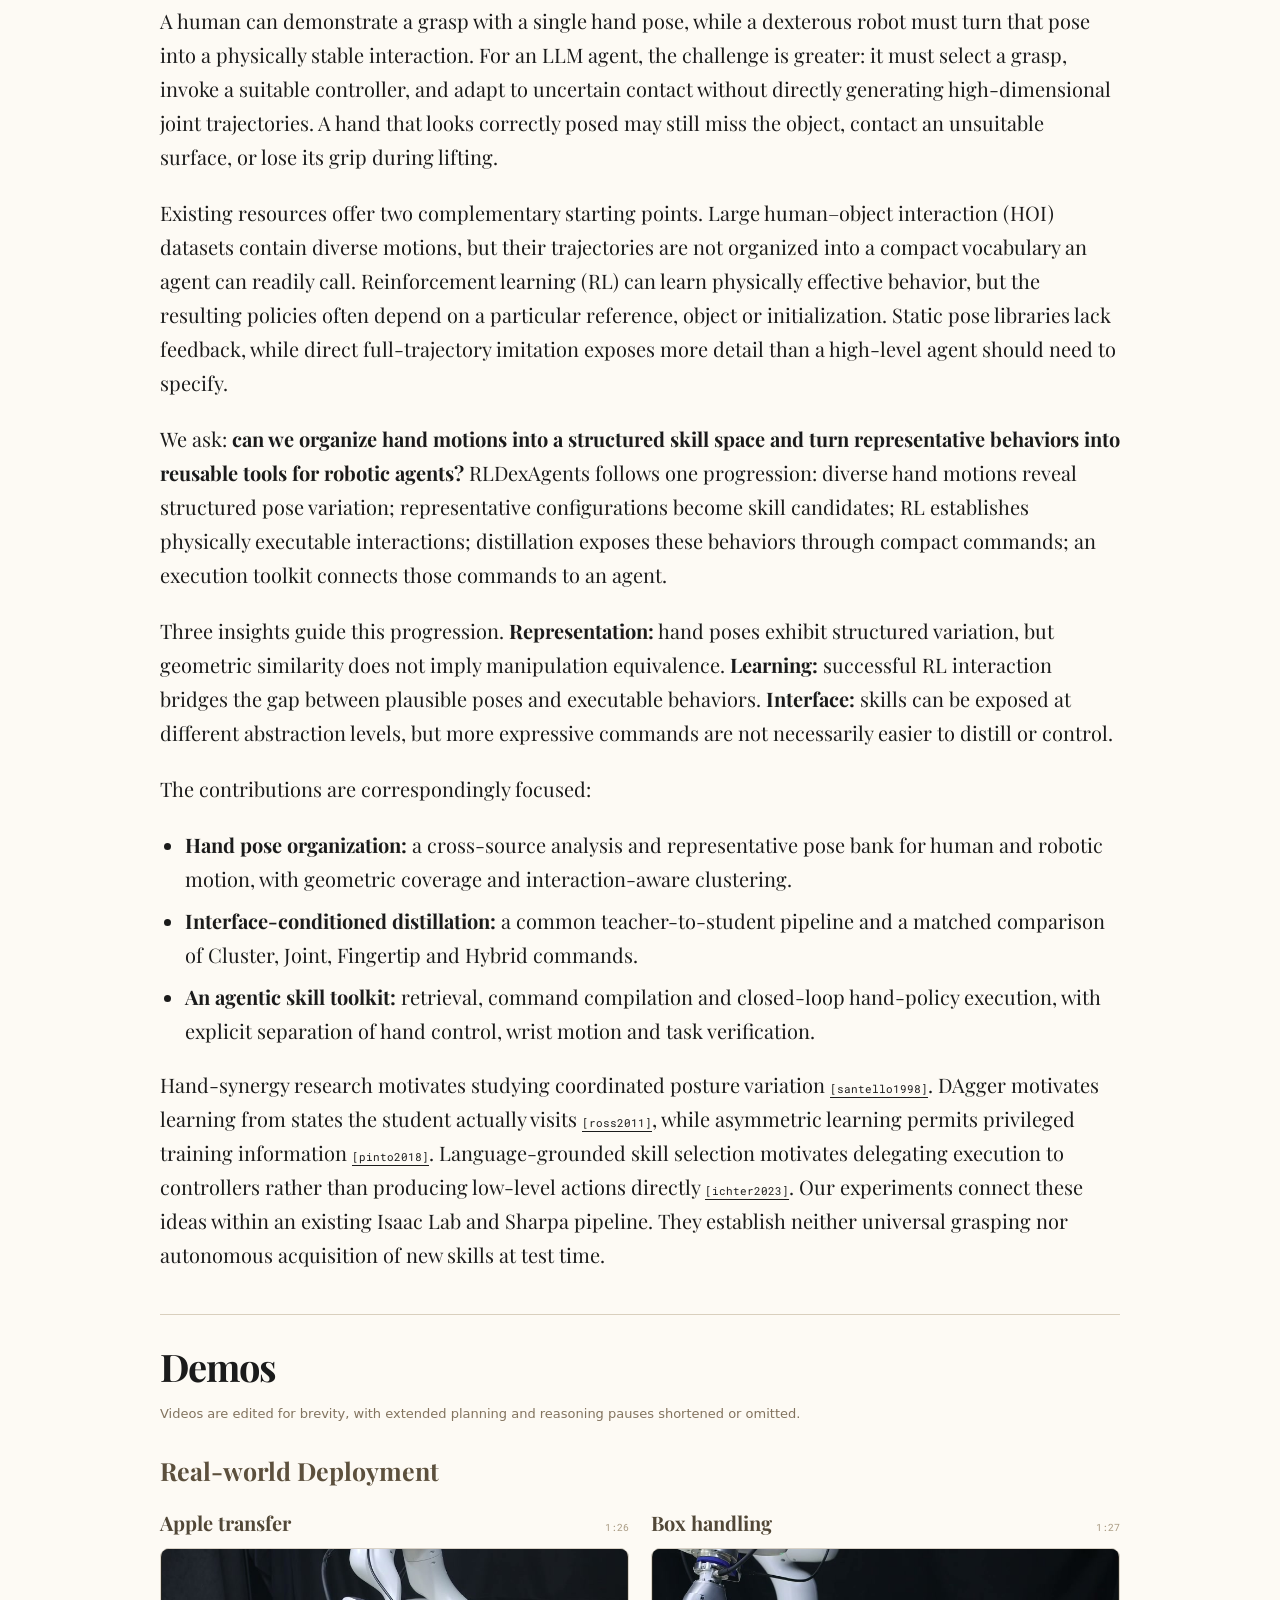
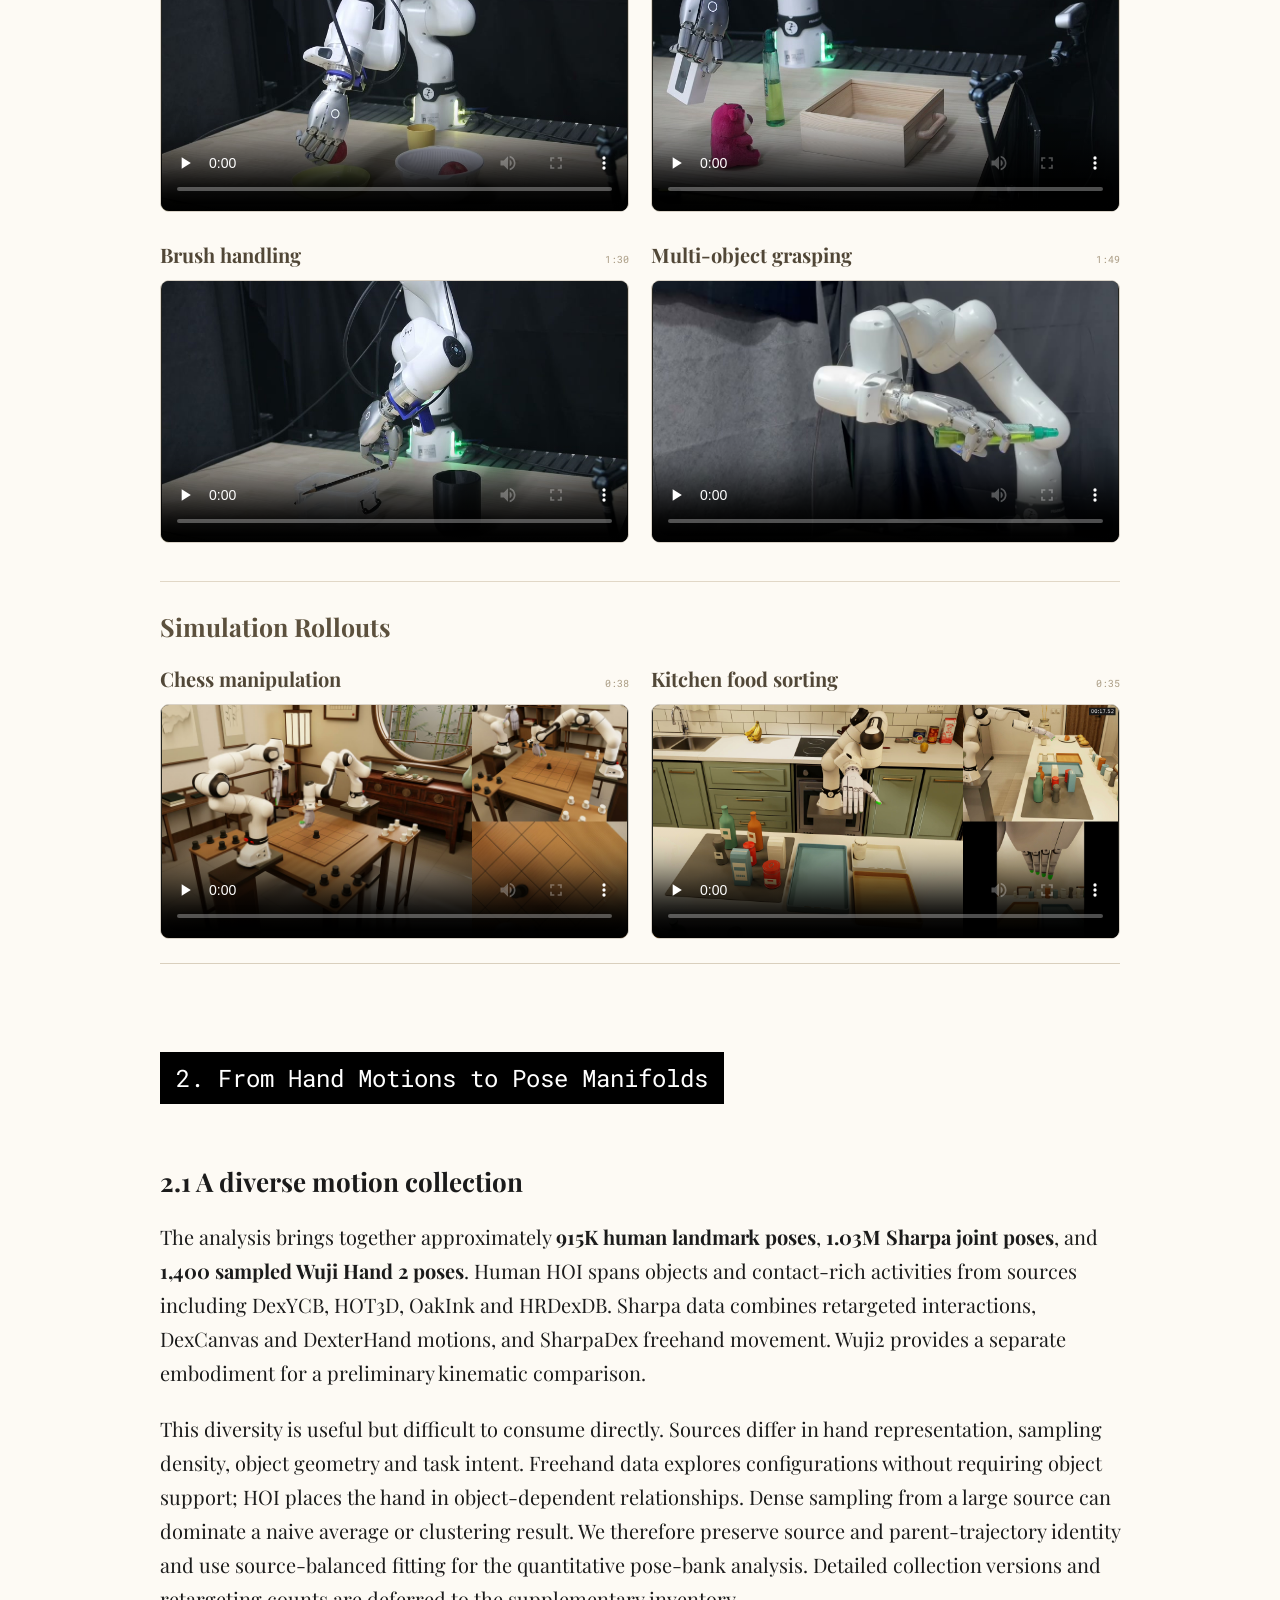
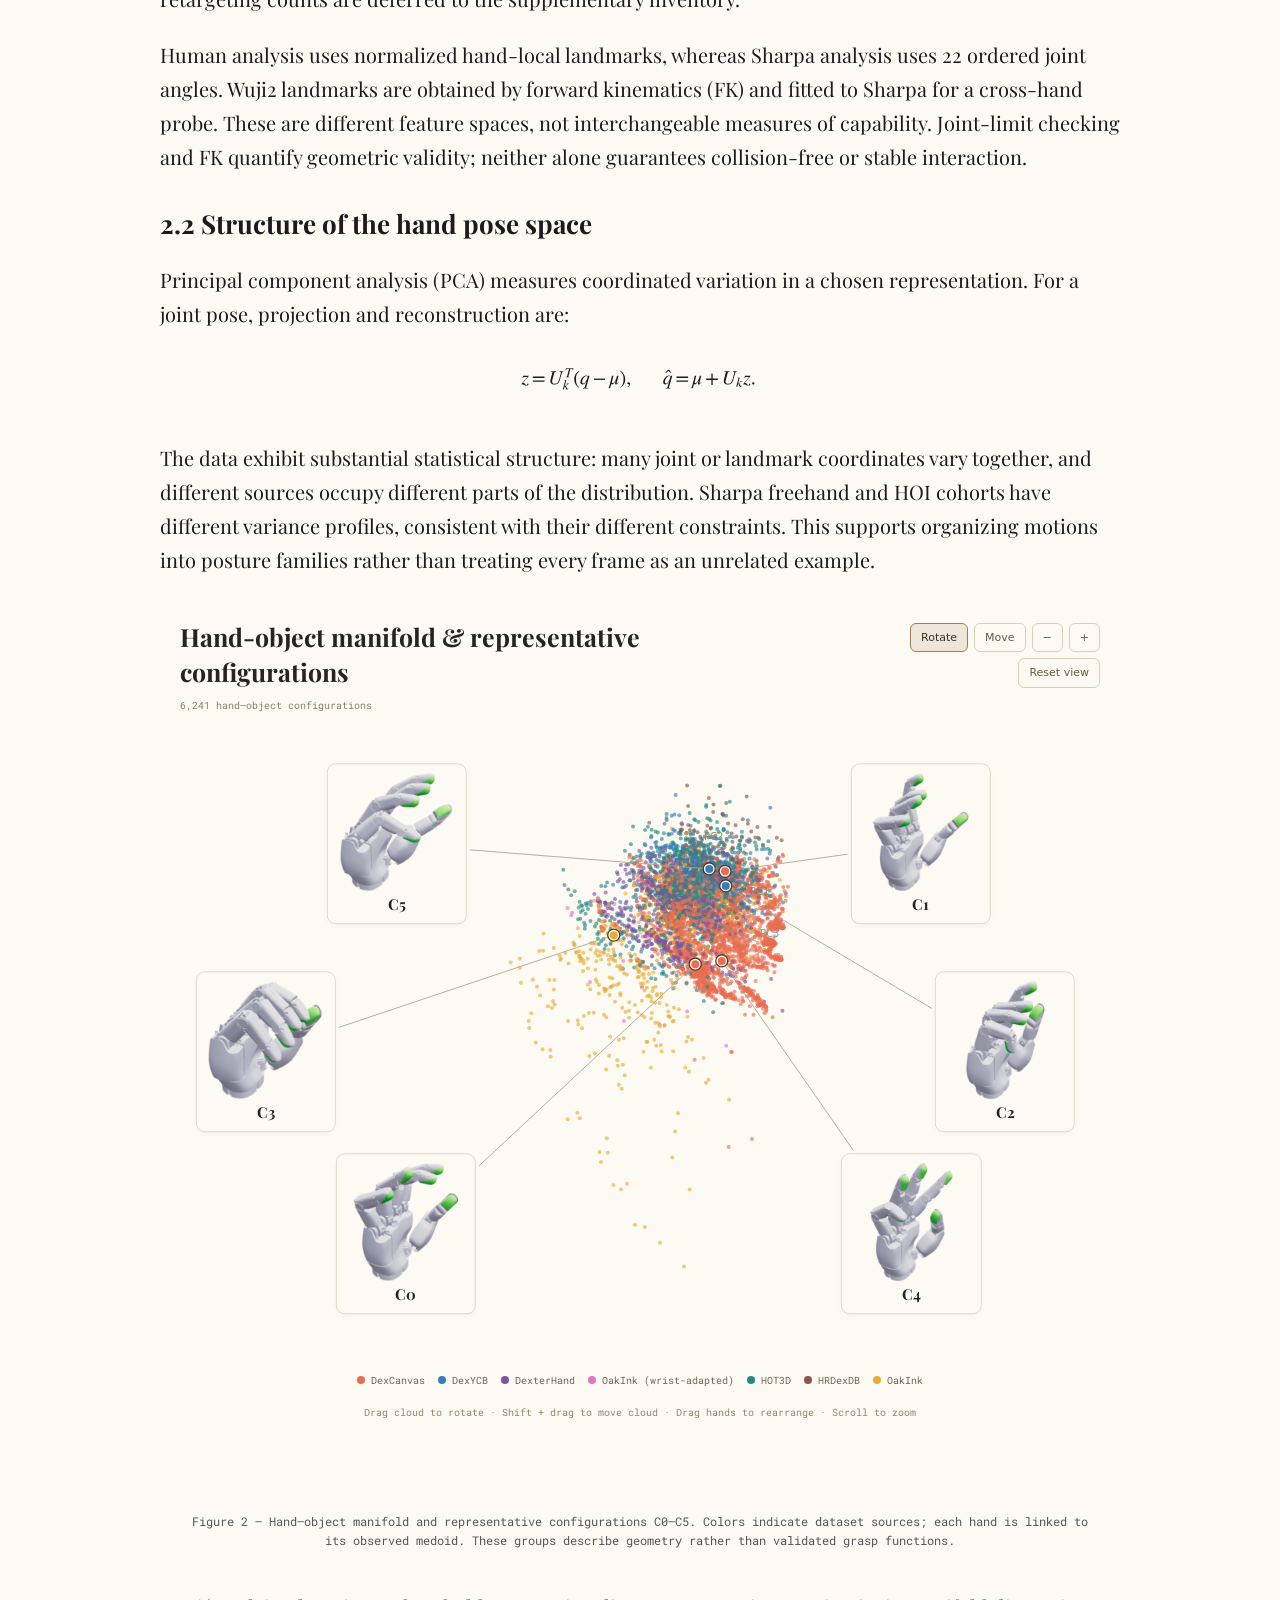
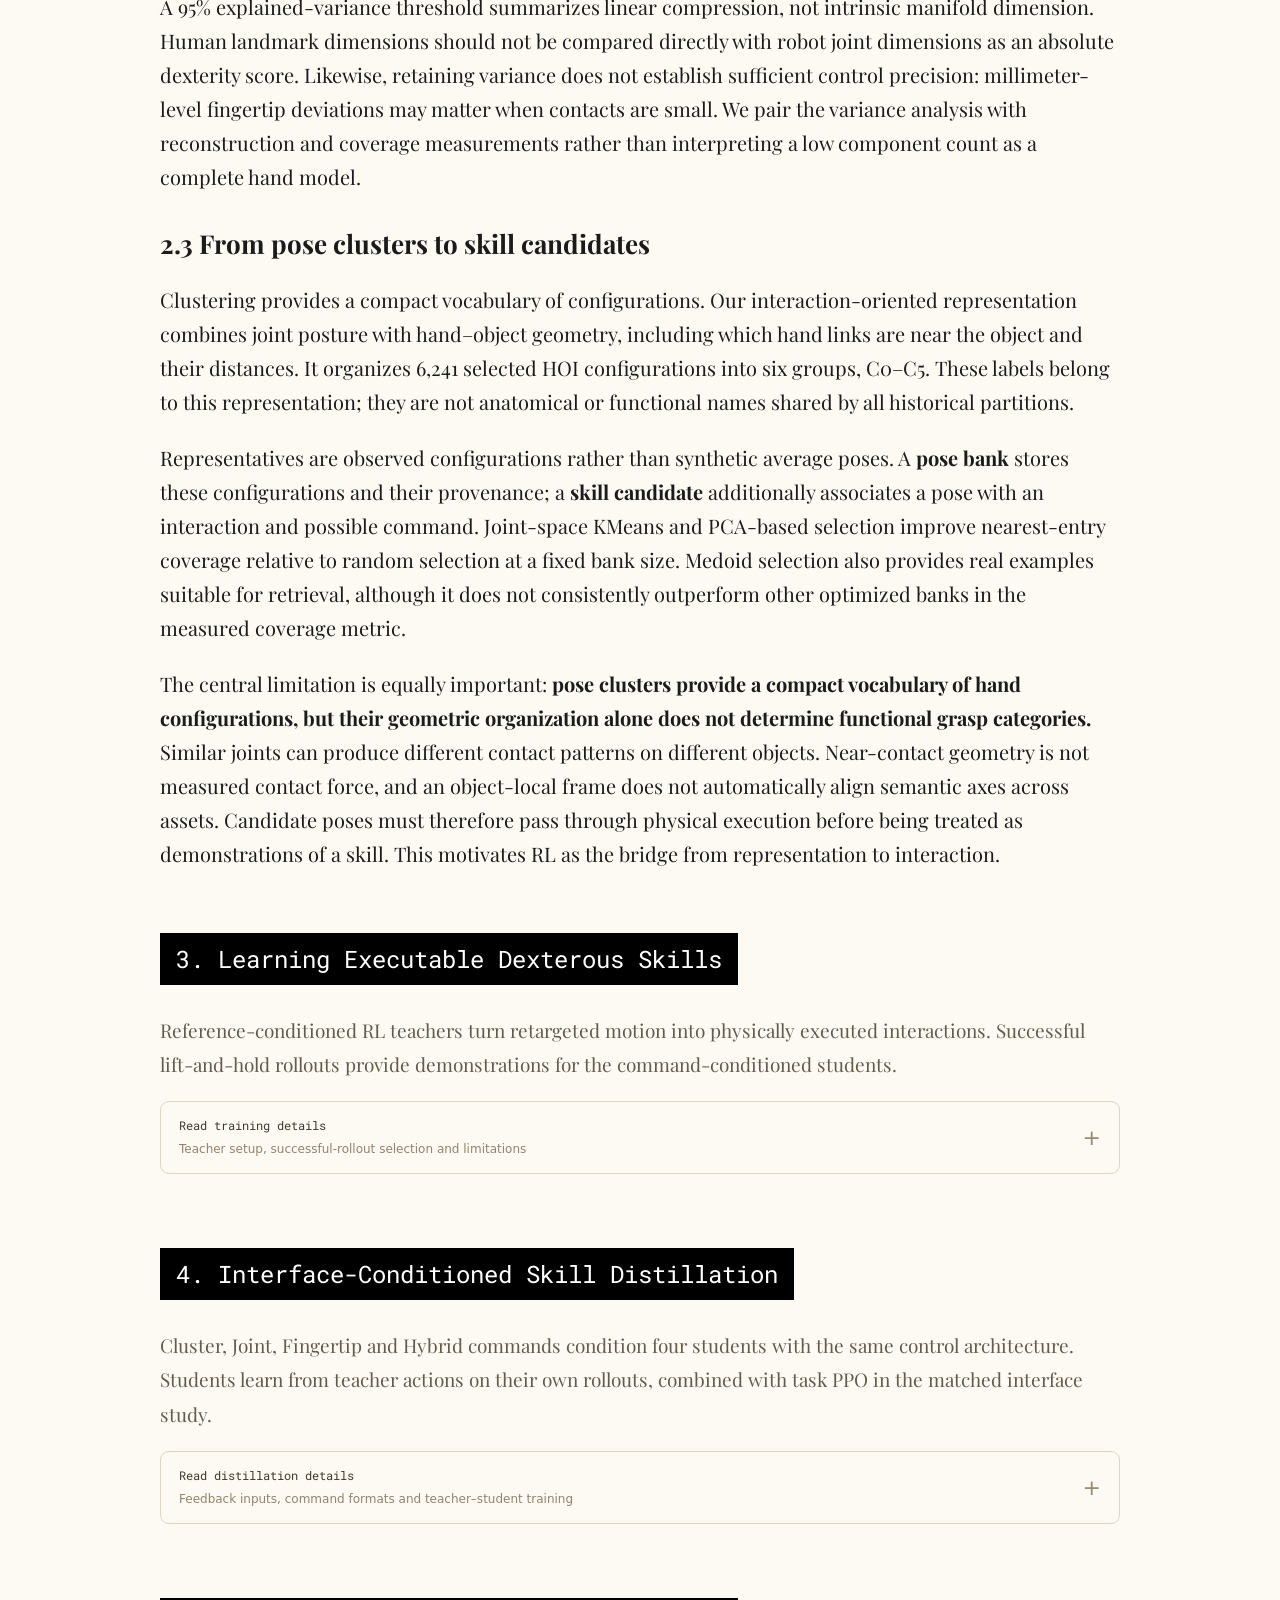
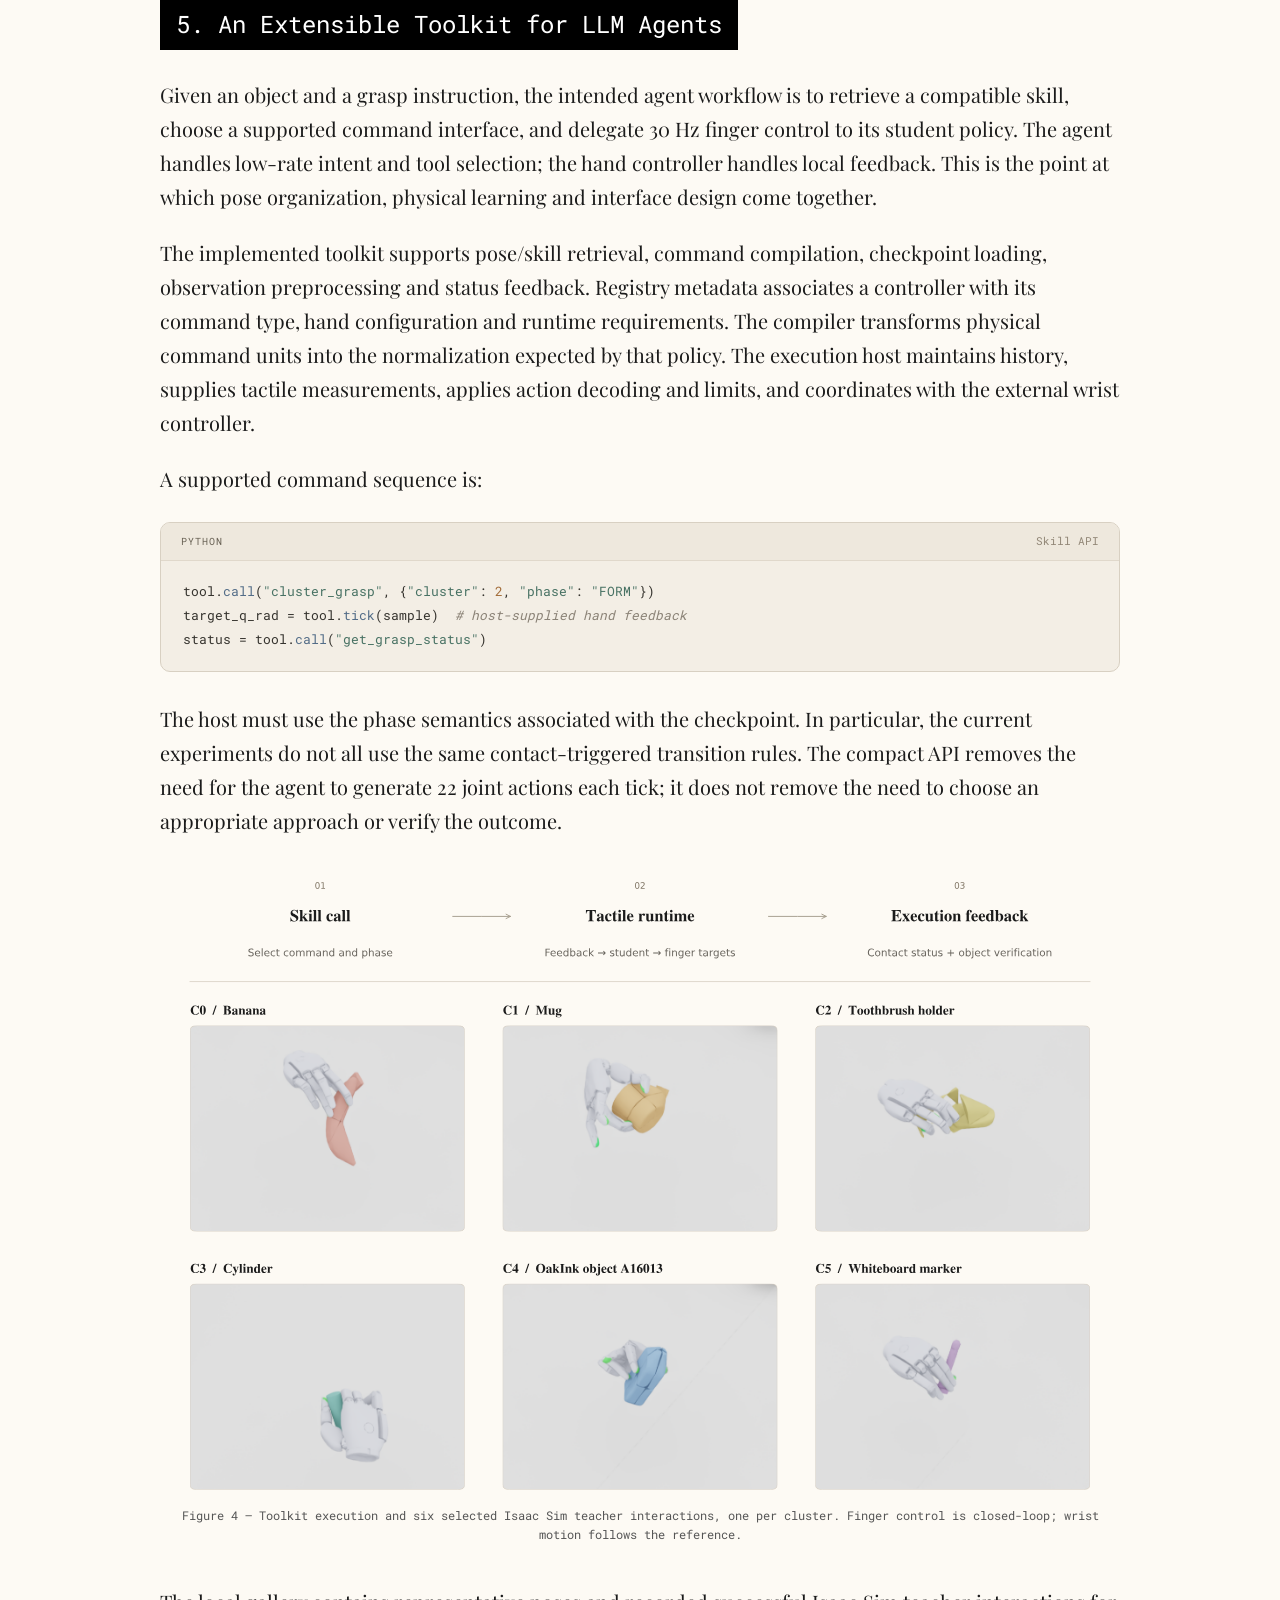
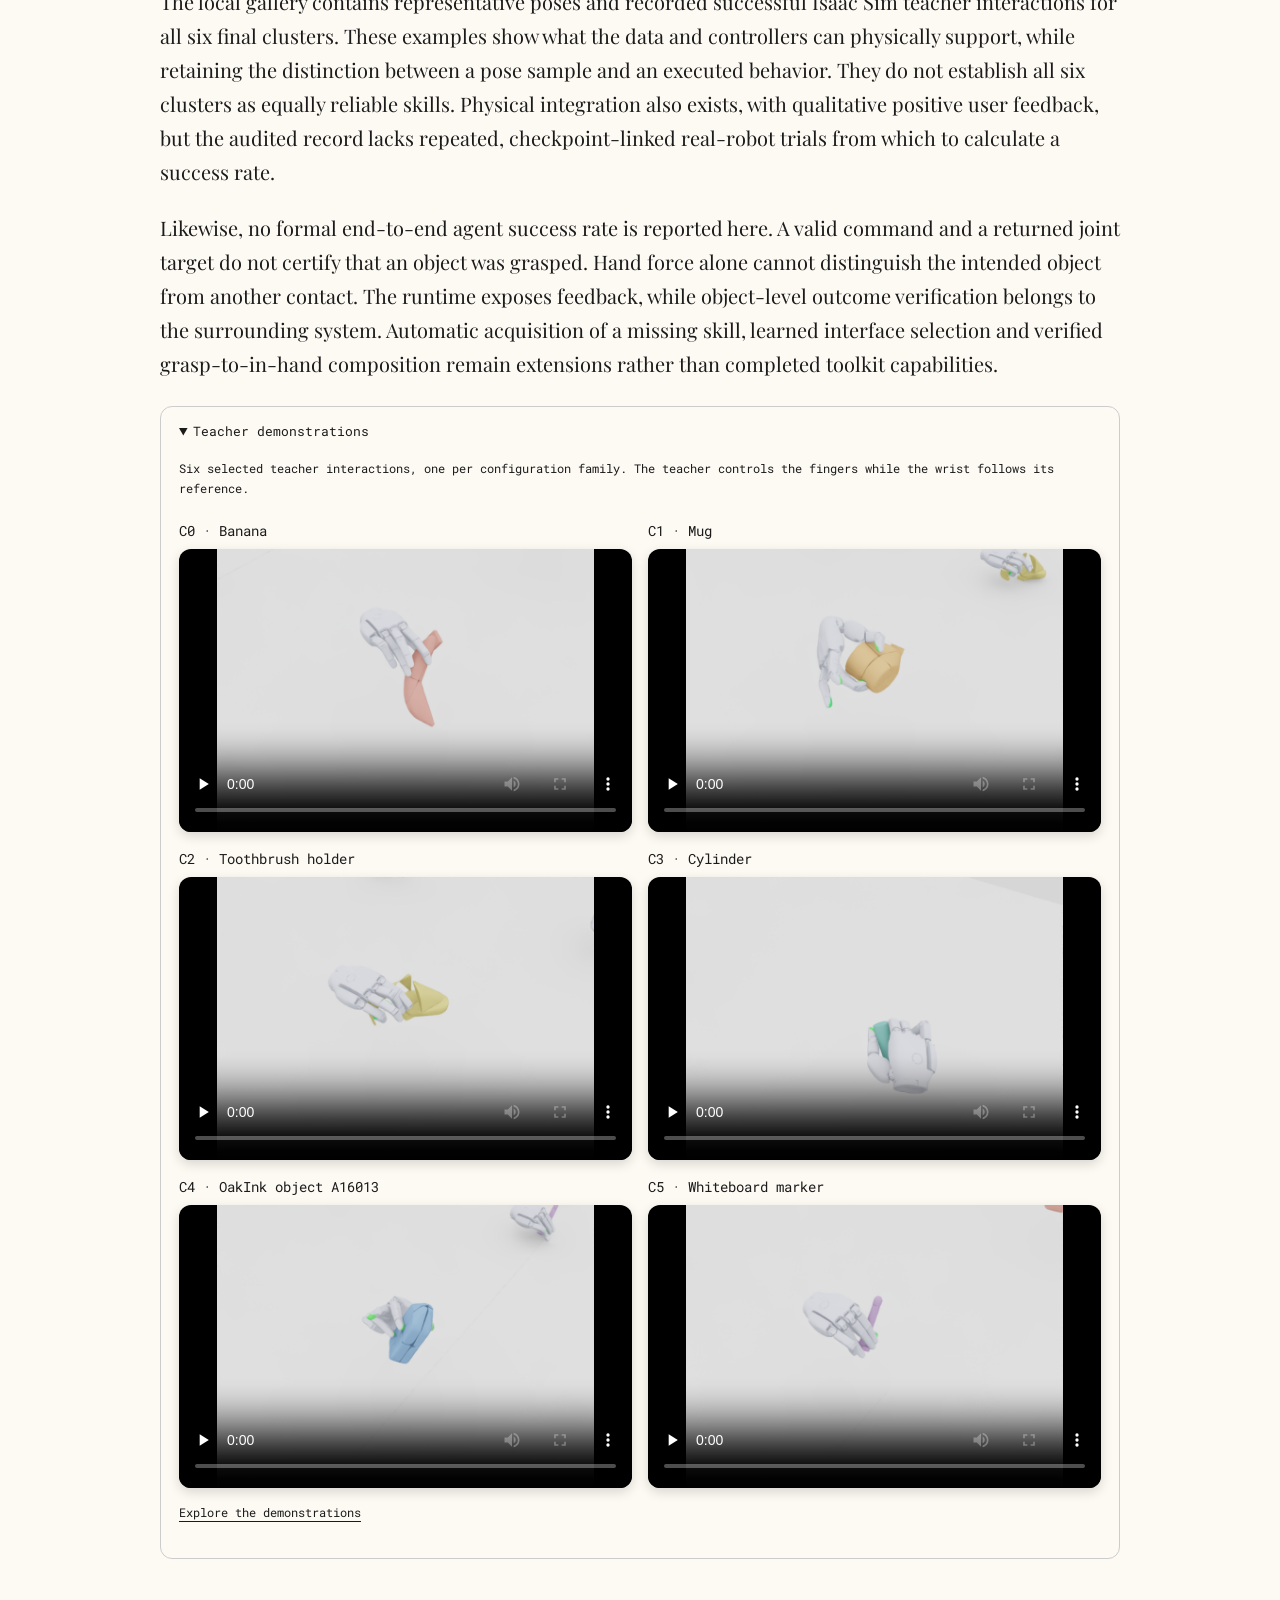
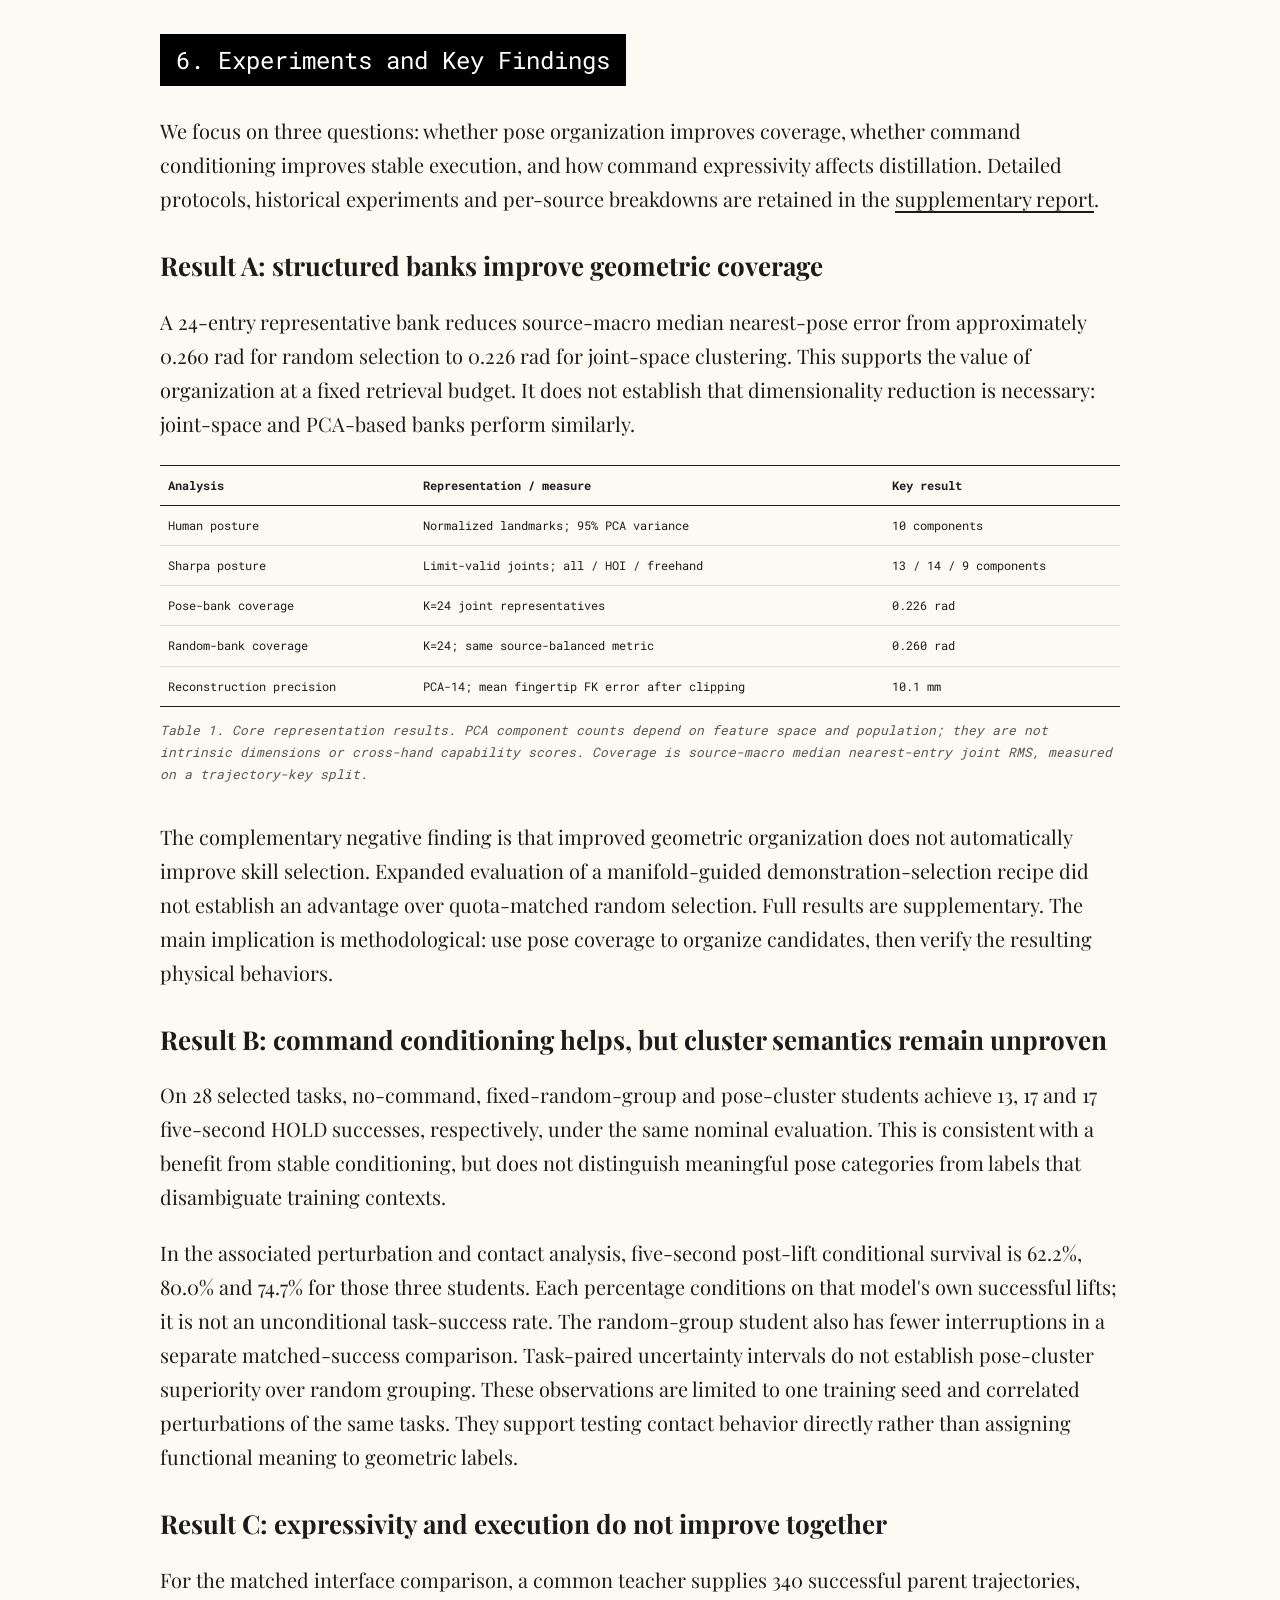
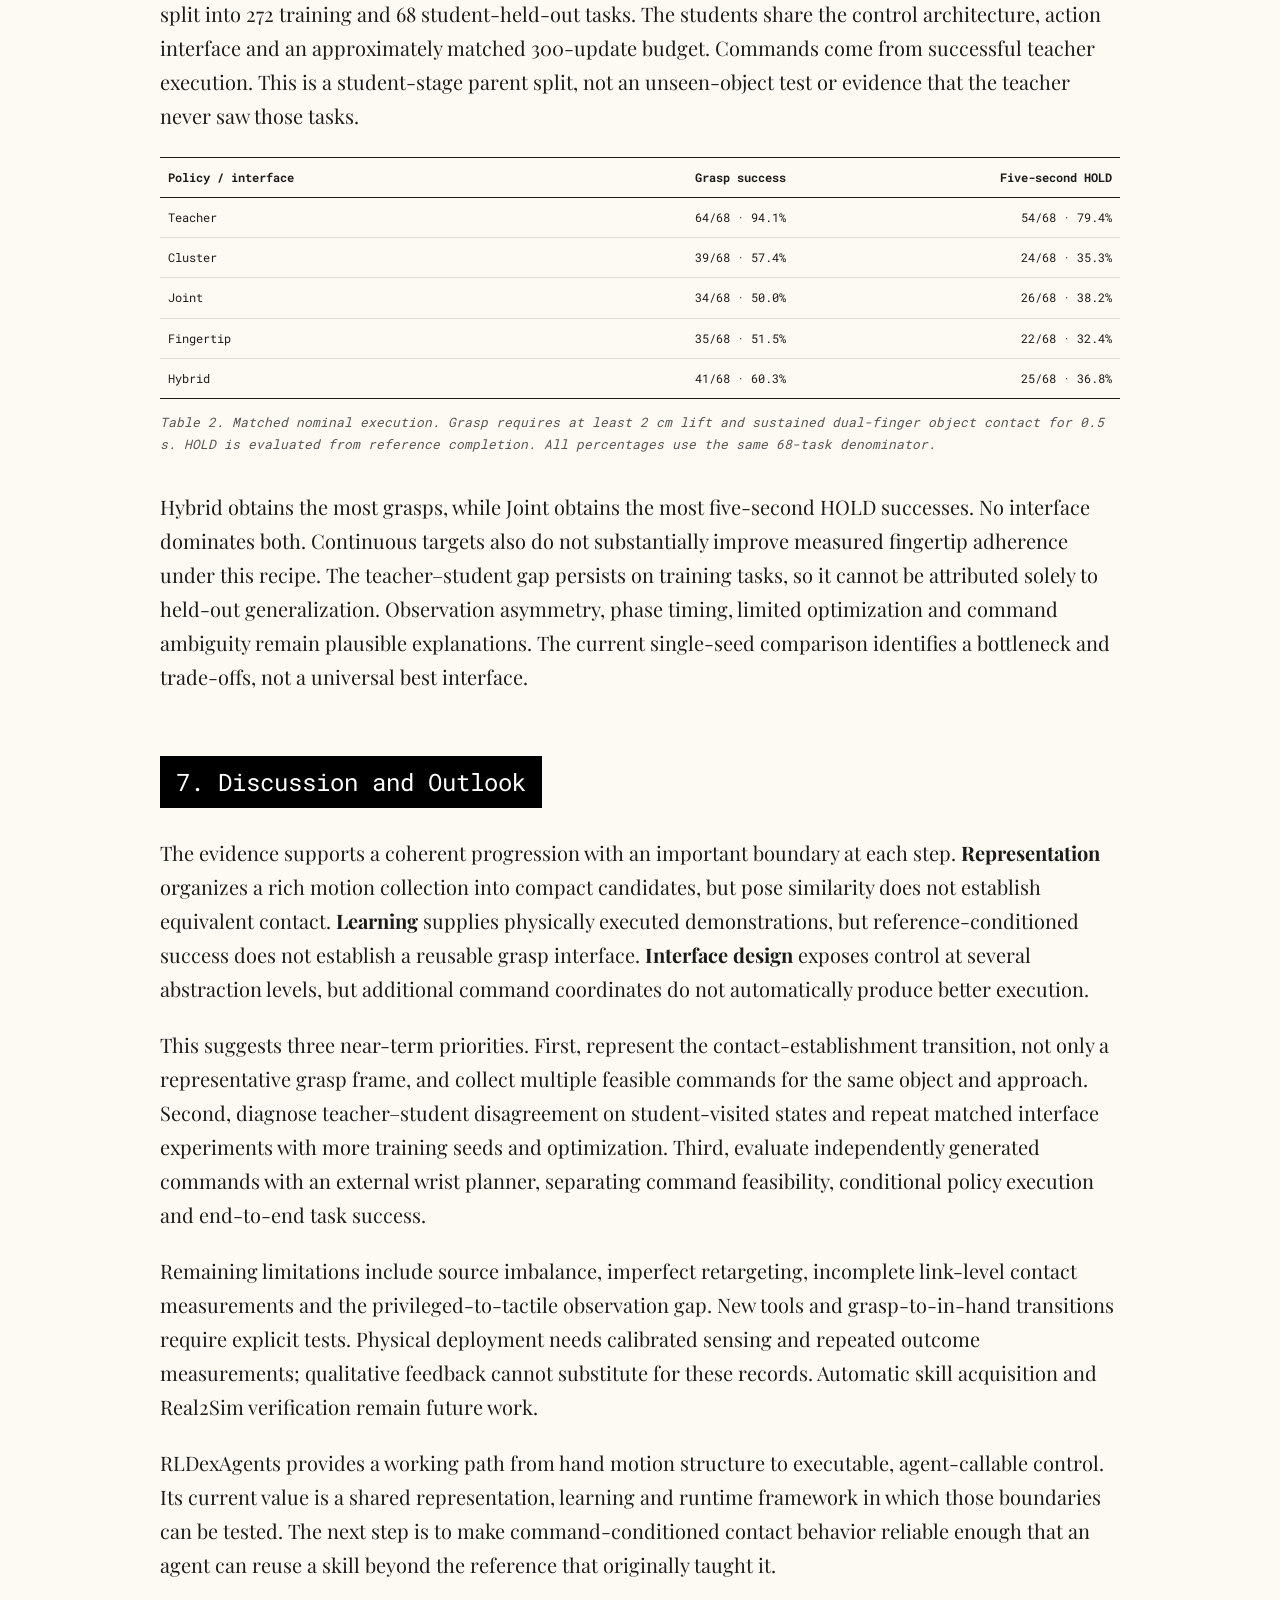
==== commit 5d8e23ac: "Update index.html" ====
--- a/index.html
+++ b/index.html
@@ -14,7 +14,7 @@
 <li><strong>An agentic skill toolkit:</strong> retrieval, command compilation and closed-loop hand-policy execution, with explicit separation of hand control, wrist motion and task verification.</li>
 </ul>
 <p>Hand-synergy research motivates studying coordinated posture variation <a class="citation" href="#ref-santello1998">[santello1998]</a>. DAgger motivates learning from states the student actually visits <a class="citation" href="#ref-ross2011">[ross2011]</a>, while asymmetric learning permits privileged training information <a class="citation" href="#ref-pinto2018">[pinto2018]</a>. Language-grounded skill selection motivates delegating execution to controllers rather than producing low-level actions directly <a class="citation" href="#ref-ichter2023">[ichter2023]</a>. Our experiments connect these ideas within an existing Isaac Lab and Sharpa pipeline. They establish neither universal grasping nor autonomous acquisition of new skills at test time.</p>
-<section id="demos" class="featured-demos" aria-labelledby="demos-heading"><div class="featured-demos-heading"><h2 id="demos-heading">Demos</h2></div><p class="demo-editing-note">Videos are edited for brevity, with extended planning and reasoning pauses shortened or omitted.</p><div class="demo-group" data-demo-group="real_world"><h3 class="demo-group-title">Real-world Deployment</h3><div class="featured-demo-grid"><article class="featured-demo"><div class="featured-demo-heading"><h4>Apple transfer</h4><span class="demo-duration">1:26</span></div><video controls playsinline preload="none" poster="assets/rollout_posters/apple.jpg" style="aspect-ratio:854/480" aria-label="Apple transfer"><source src="demos/苹果.mp4" type="video/mp4"><a href="demos/苹果.mp4">Watch video</a></video></article><article class="featured-demo"><div class="featured-demo-heading"><h4>Box handling</h4><span class="demo-duration">1:27</span></div><video controls playsinline preload="none" poster="assets/rollout_posters/box.jpg" style="aspect-ratio:854/480" aria-label="Box handling"><source src="demos/盒子.mp4" type="video/mp4"><a href="demos/盒子.mp4">Watch video</a></video></article><article class="featured-demo"><div class="featured-demo-heading"><h4>Brush handling</h4><span class="demo-duration">1:30</span></div><video controls playsinline preload="none" poster="assets/rollout_posters/brush.jpg" style="aspect-ratio:854/480" aria-label="Brush handling"><source src="demos/毛笔.mp4" type="video/mp4"><a href="demos/毛笔.mp4">Watch video</a></video></article><article class="featured-demo"><div class="featured-demo-heading"><h4>Multi-object grasping</h4><span class="demo-duration">1:49</span></div><video controls playsinline preload="none" poster="assets/rollout_posters/multi-object.jpg" style="aspect-ratio:960/540" aria-label="Multi-object grasping"><source src="demos/20261027-170227.mp4" type="video/mp4"><a href="demos/20261027-170227.mp4">Watch video</a></video></article></div></div><div class="demo-group" data-demo-group="simulation"><h3 class="demo-group-title">Simulation Rollouts</h3><div class="featured-demo-grid"><article class="featured-demo"><div class="featured-demo-heading"><h4>Chess manipulation</h4><span class="demo-duration">0:38</span></div><video controls playsinline preload="none" poster="assets/rollout_posters/chess-three-views.jpg" style="aspect-ratio:2880/1440" aria-label="Chess manipulation"><source src="demos/sim/chess_three_views_2880x1440.mp4" type="video/mp4"><a href="demos/sim/chess_three_views_2880x1440.mp4">Watch video</a></video><p class="demo-rollout-caption">Three camera views of the same simulated rollout.</p></article><article class="featured-demo"><div class="featured-demo-heading"><h4>Kitchen food sorting</h4><span class="demo-duration">0:35</span></div><video controls playsinline preload="none" poster="assets/rollout_posters/kitchen-food-sorting.jpg" style="aspect-ratio:2880/1440" aria-label="Kitchen food sorting"><source src="demos/sim/厨房食品分类_腕部方向修正_demo.mp4" type="video/mp4"><a href="demos/sim/厨房食品分类_腕部方向修正_demo.mp4">Watch video</a></video><p class="demo-rollout-caption">Three camera views of a simulated kitchen sorting rollout with wrist-direction correction.</p></article></div></div></section>
+<section id="demos" class="featured-demos" aria-labelledby="demos-heading"><div class="featured-demos-heading"><h2 id="demos-heading">Demos</h2></div><p class="demo-editing-note">Videos are edited for brevity, with extended planning and reasoning pauses shortened or omitted.</p><div class="demo-group" data-demo-group="real_world"><h3 class="demo-group-title">Real-world Deployment</h3><div class="featured-demo-grid"><article class="featured-demo"><div class="featured-demo-heading"><h4>Apple transfer</h4><span class="demo-duration">1:26</span></div><video controls playsinline preload="none" poster="assets/rollout_posters/apple.jpg" style="aspect-ratio:854/480" aria-label="Apple transfer"><source src="demos/苹果.mp4" type="video/mp4"><a href="demos/苹果.mp4">Watch video</a></video></article><article class="featured-demo"><div class="featured-demo-heading"><h4>Box handling</h4><span class="demo-duration">1:27</span></div><video controls playsinline preload="none" poster="assets/rollout_posters/box.jpg" style="aspect-ratio:854/480" aria-label="Box handling"><source src="demos/盒子.mp4" type="video/mp4"><a href="demos/盒子.mp4">Watch video</a></video></article><article class="featured-demo"><div class="featured-demo-heading"><h4>Brush handling</h4><span class="demo-duration">1:30</span></div><video controls playsinline preload="none" poster="assets/rollout_posters/brush.jpg" style="aspect-ratio:854/480" aria-label="Brush handling"><source src="demos/毛笔.mp4" type="video/mp4"><a href="demos/毛笔.mp4">Watch video</a></video></article><article class="featured-demo"><div class="featured-demo-heading"><h4>Multi-object grasping</h4><span class="demo-duration">1:49</span></div><video controls playsinline preload="none" poster="assets/rollout_posters/multi-object.jpg" style="aspect-ratio:960/540" aria-label="Multi-object grasping"><source src="demos/20261027-170227.mp4" type="video/mp4"><a href="demos/20261027-170227.mp4">Watch video</a></video></article></div></div><div class="demo-group" data-demo-group="simulation"><h3 class="demo-group-title">Simulation Rollouts</h3><div class="featured-demo-grid"><article class="featured-demo"><div class="featured-demo-heading"><h4>Chess manipulation</h4><span class="demo-duration">0:38</span></div><video controls playsinline preload="none" poster="assets/rollout_posters/chess-three-views.jpg" style="aspect-ratio:2880/1440" aria-label="Chess manipulation"><source src="demos/sim/chess_three_views_2880x1440.mp4" type="video/mp4"><a href="demos/sim/chess_three_views_2880x1440.mp4">Watch video</a></video></article><article class="featured-demo"><div class="featured-demo-heading"><h4>Kitchen food sorting</h4><span class="demo-duration">0:35</span></div><video controls playsinline preload="none" poster="assets/rollout_posters/kitchen-food-sorting.jpg" style="aspect-ratio:2880/1440" aria-label="Kitchen food sorting"><source src="demos/sim/厨房食品分类_腕部方向修正_demo.mp4" type="video/mp4"><a href="demos/sim/厨房食品分类_腕部方向修正_demo.mp4">Watch video</a></video></article></div></div></section>
 <h2 class="tagline" id="2-from-hand-motions-to-pose-manifolds">2. From Hand Motions to Pose Manifolds</h2>
 <h3 id="21-a-diverse-motion-collection">2.1 A diverse motion collection</h3>
 <p>The analysis brings together approximately <strong>915K human landmark poses</strong>, <strong>1.03M Sharpa joint poses</strong>, and <strong>1,400 sampled Wuji Hand 2 poses</strong>. Human HOI spans objects and contact-rich activities from sources including DexYCB, HOT3D, OakInk and HRDexDB. Sharpa data combines retargeted interactions, DexCanvas and DexterHand motions, and SharpaDex freehand movement. Wuji2 provides a separate embodiment for a preliminary kinematic comparison.</p>
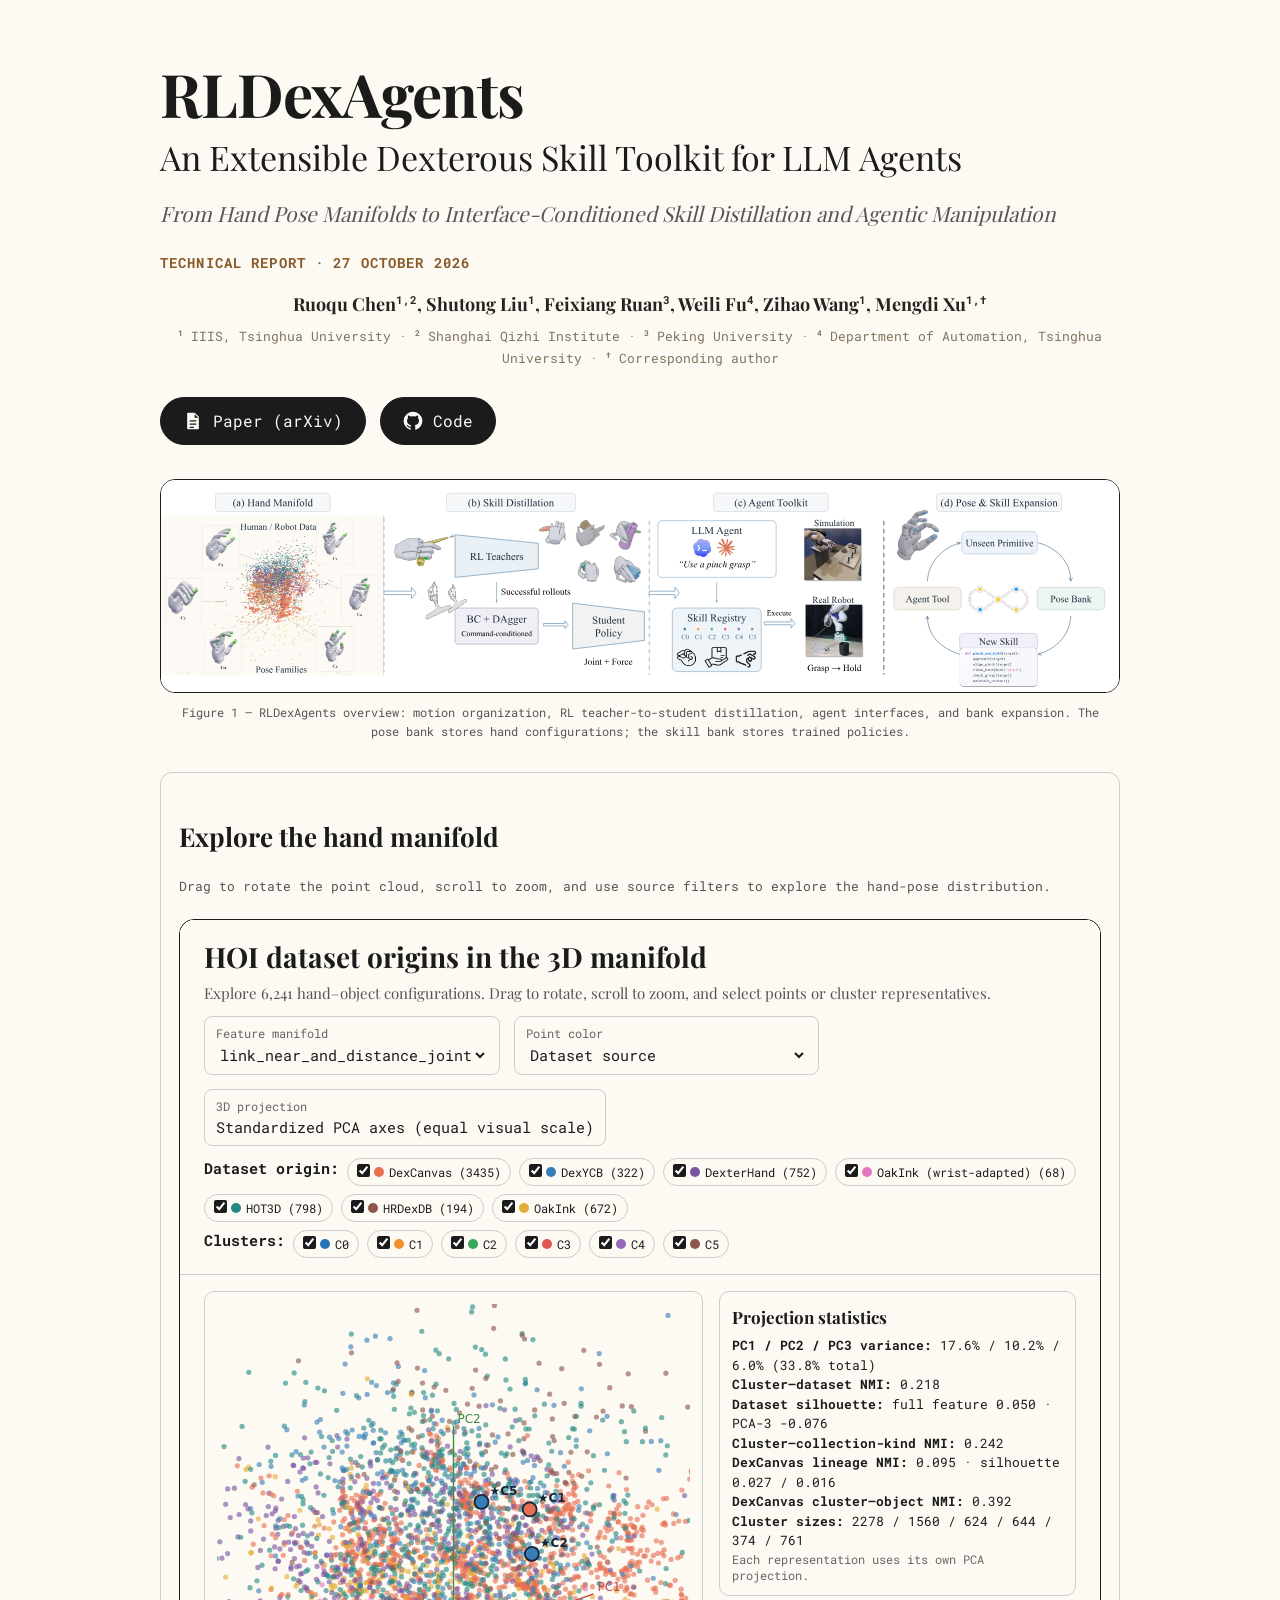
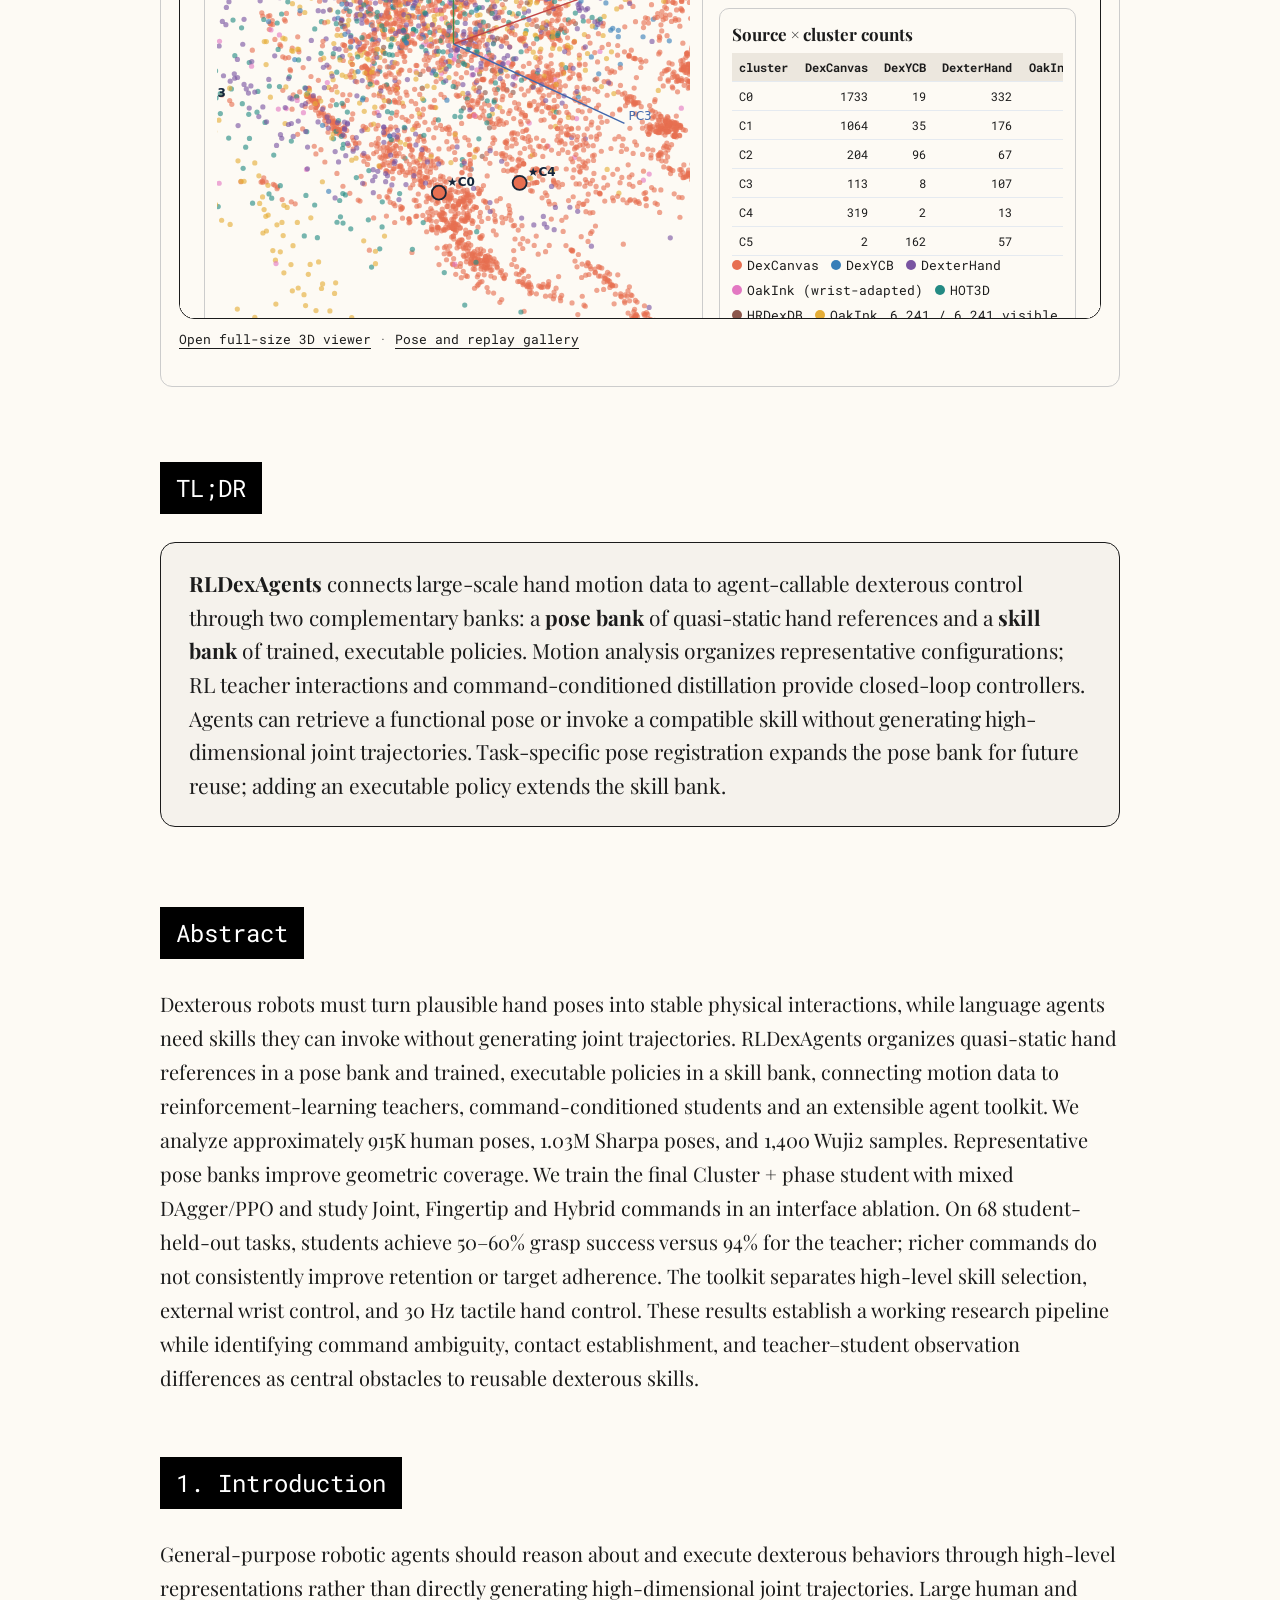
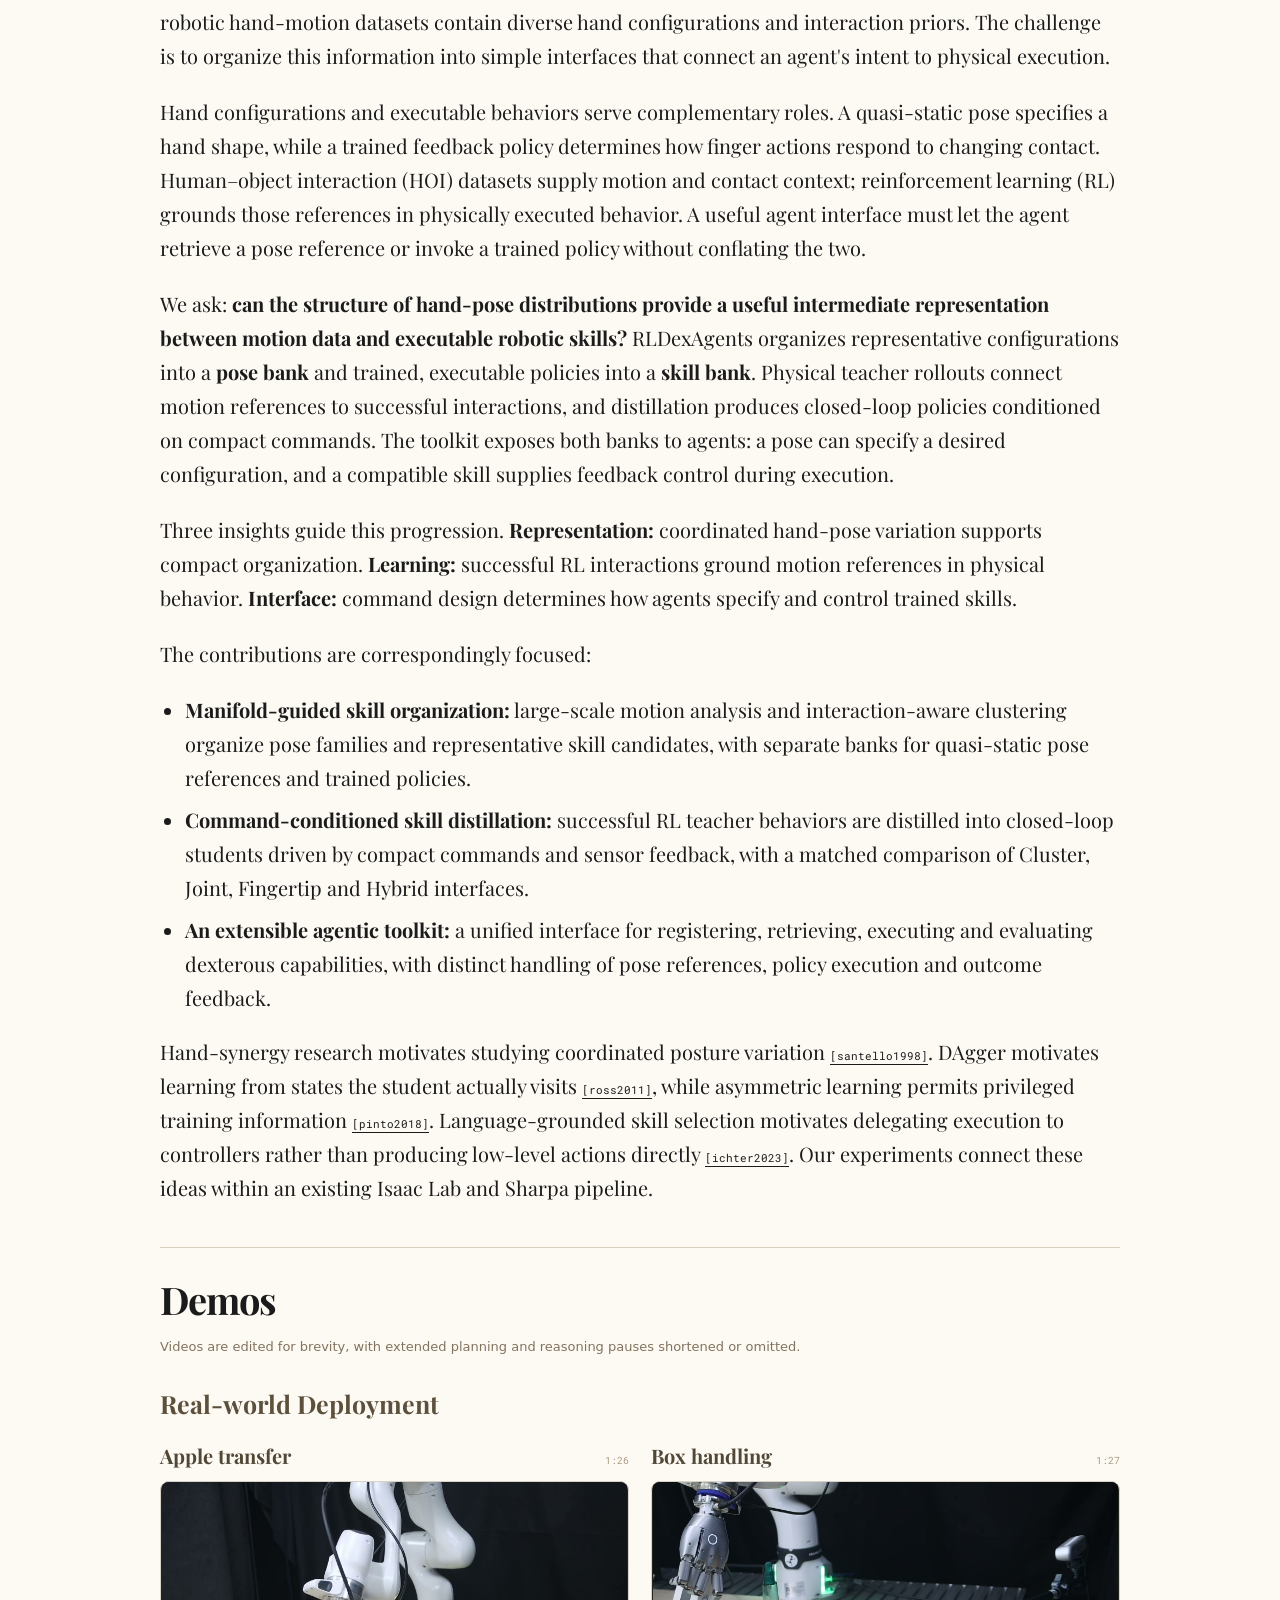
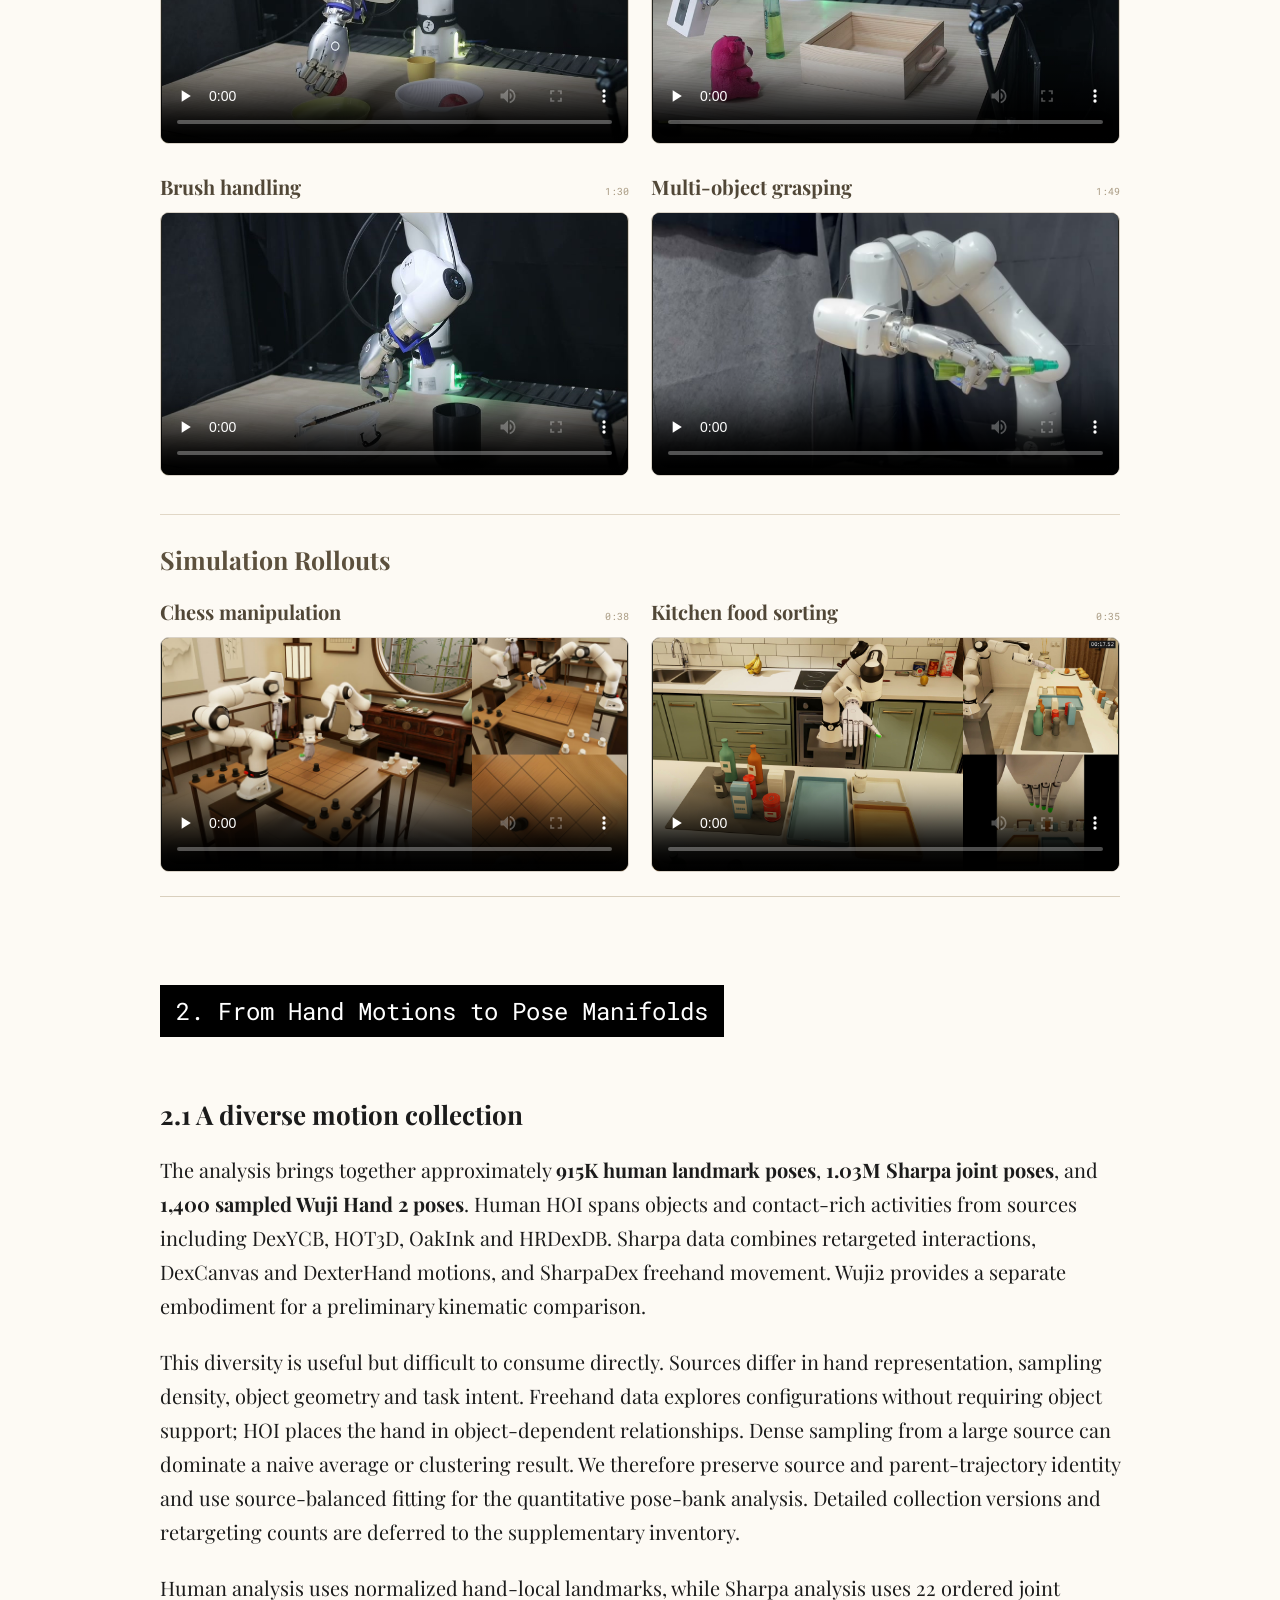
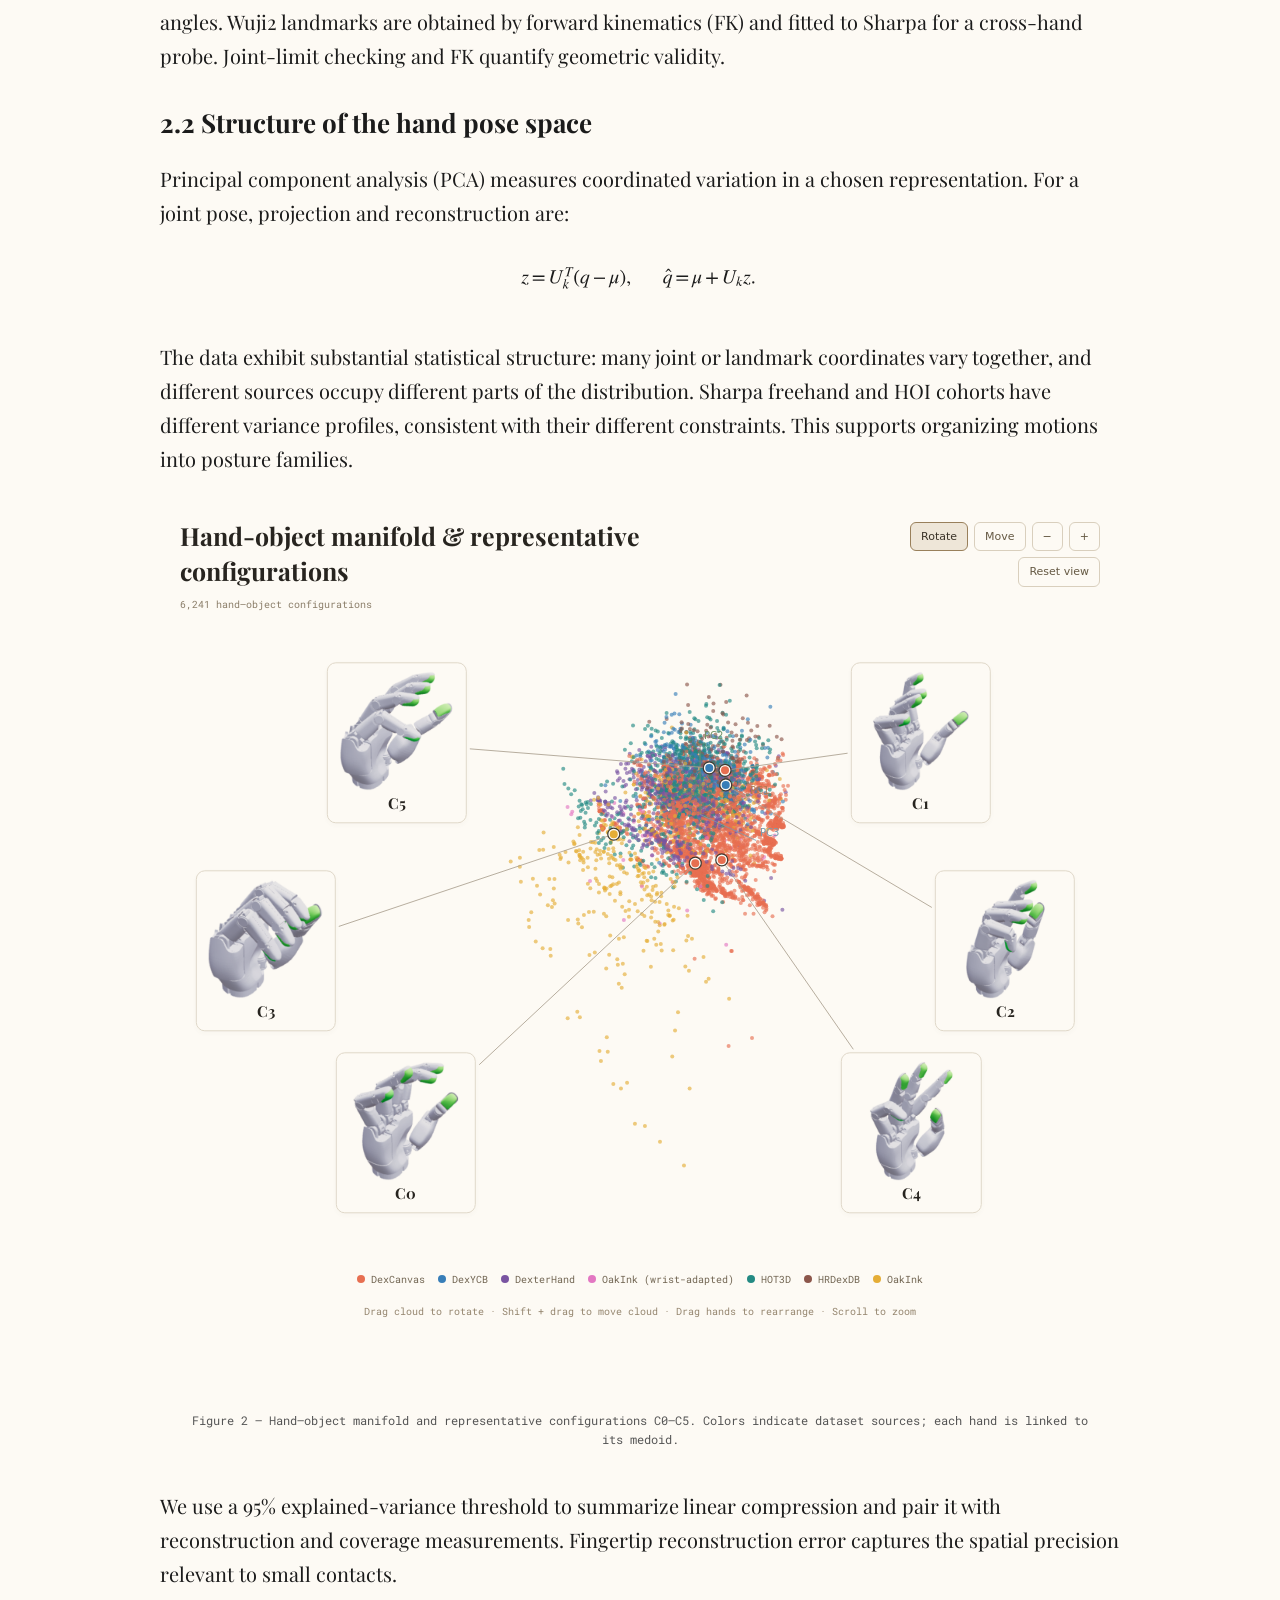
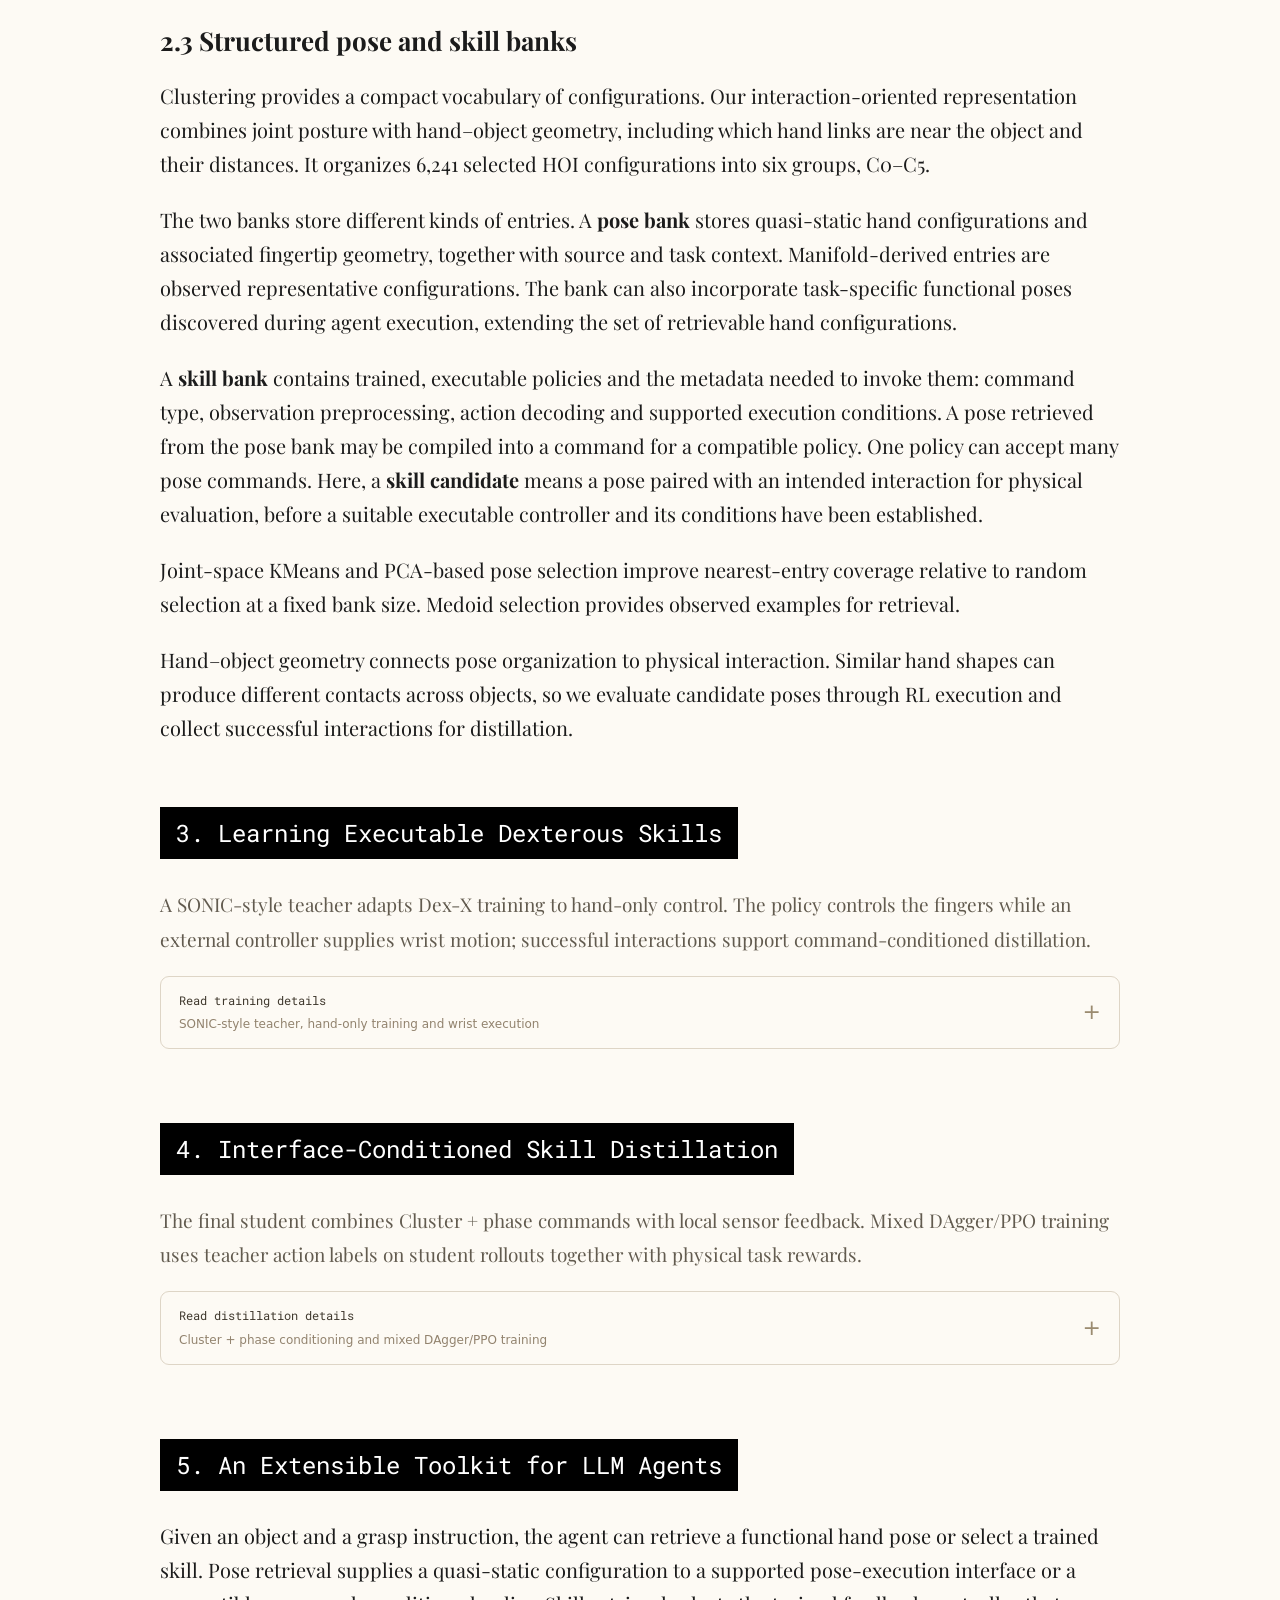
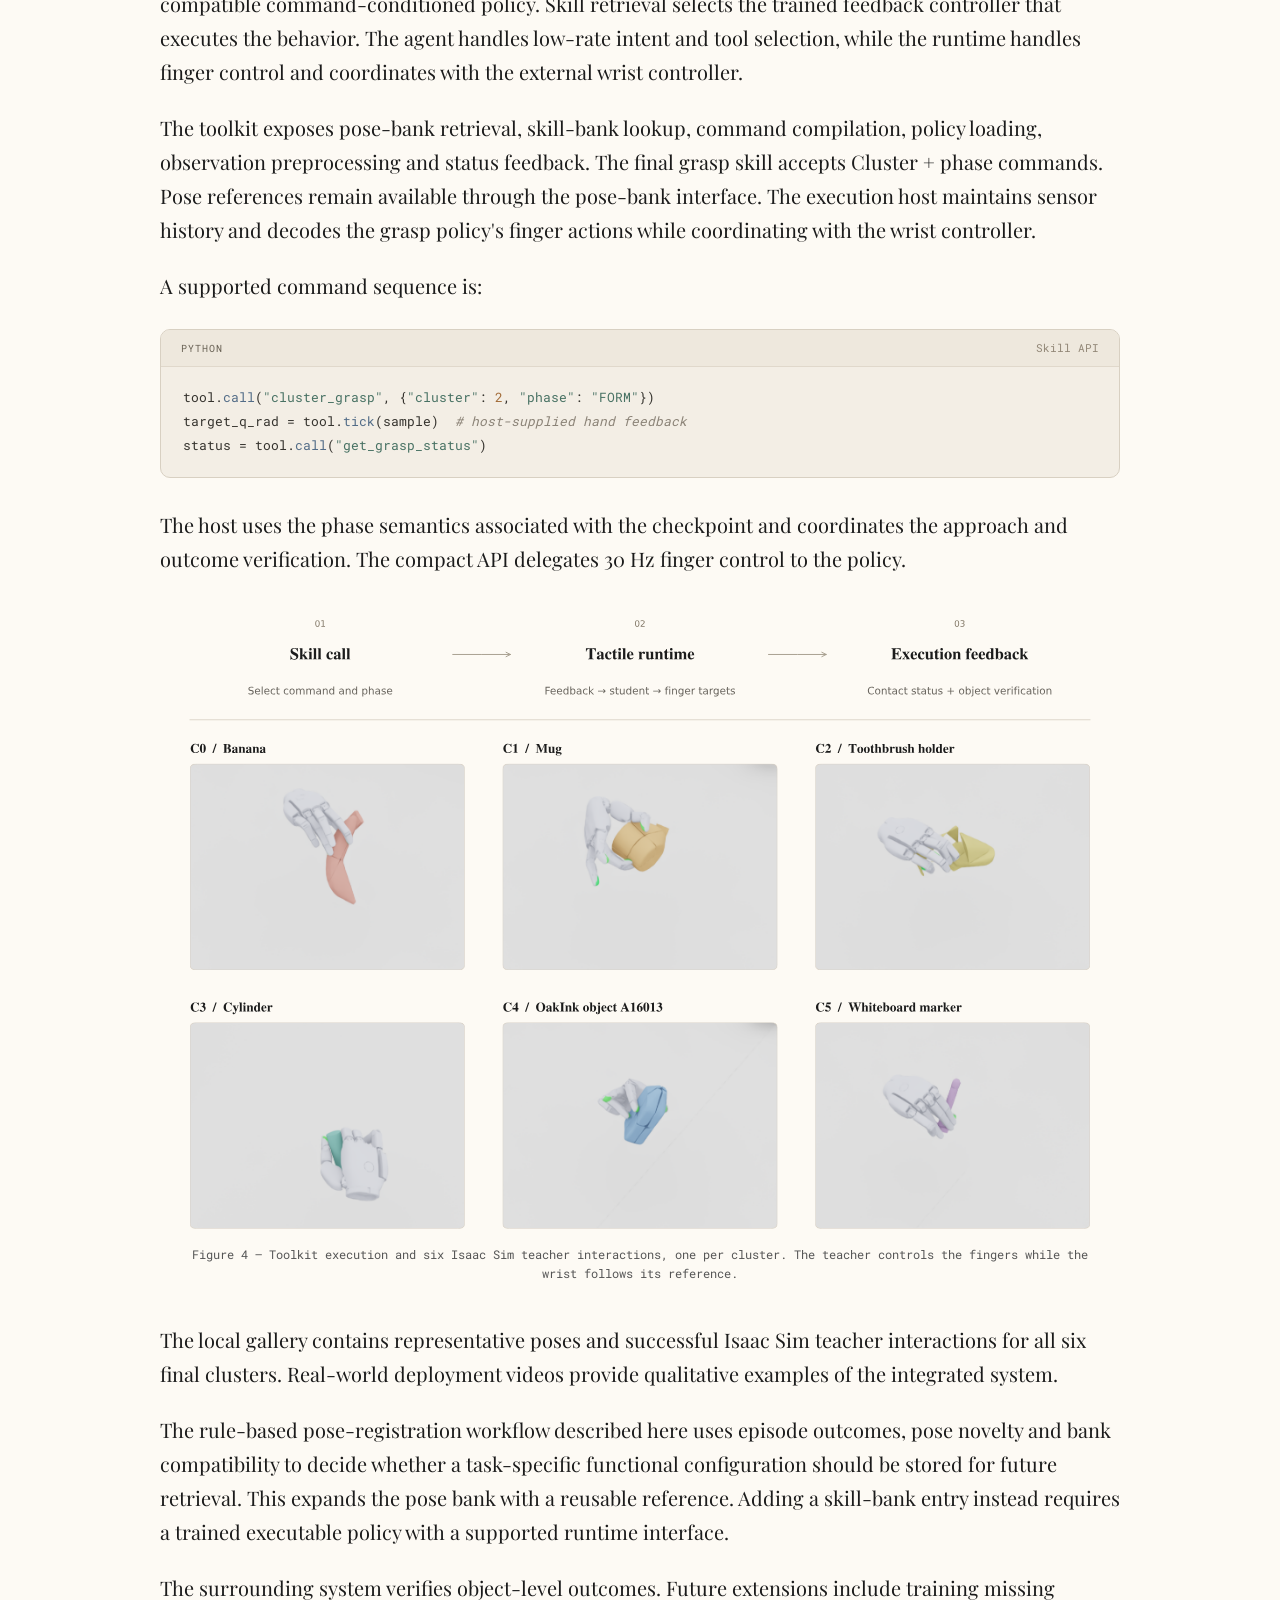
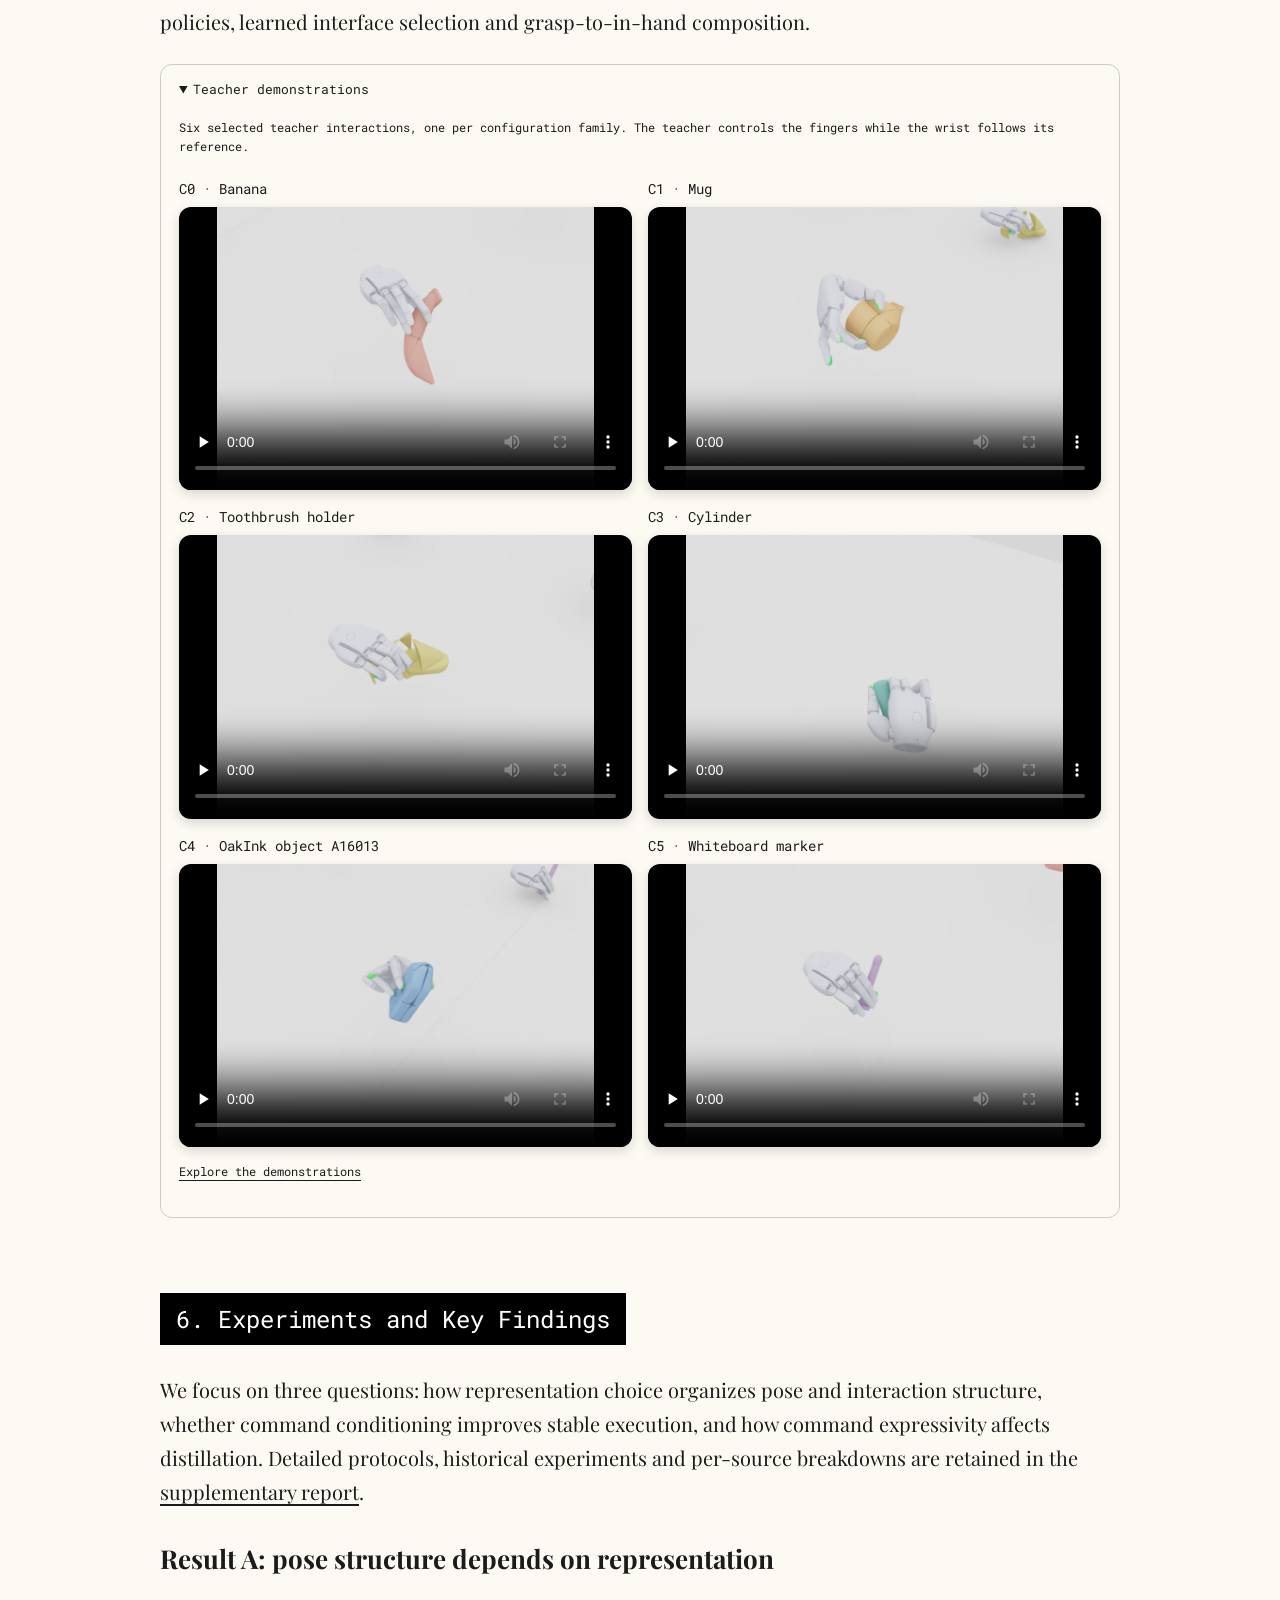
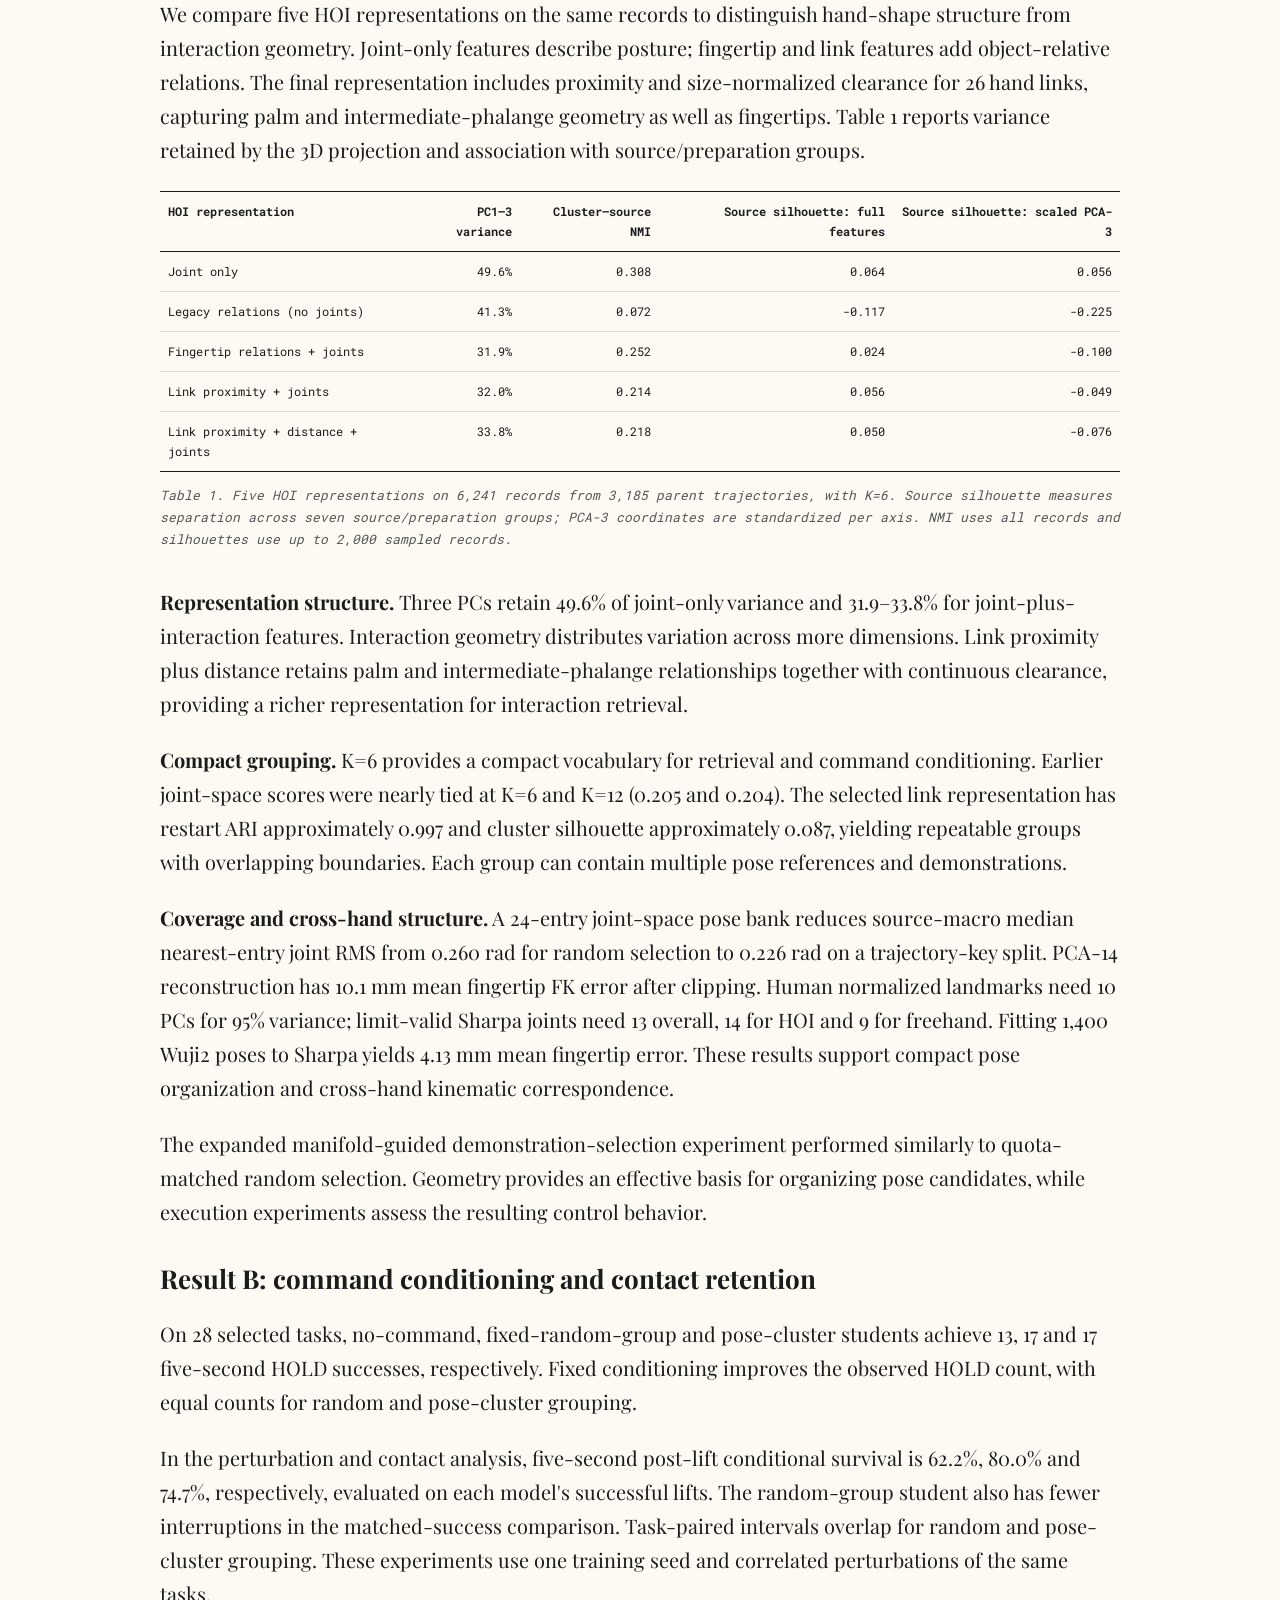
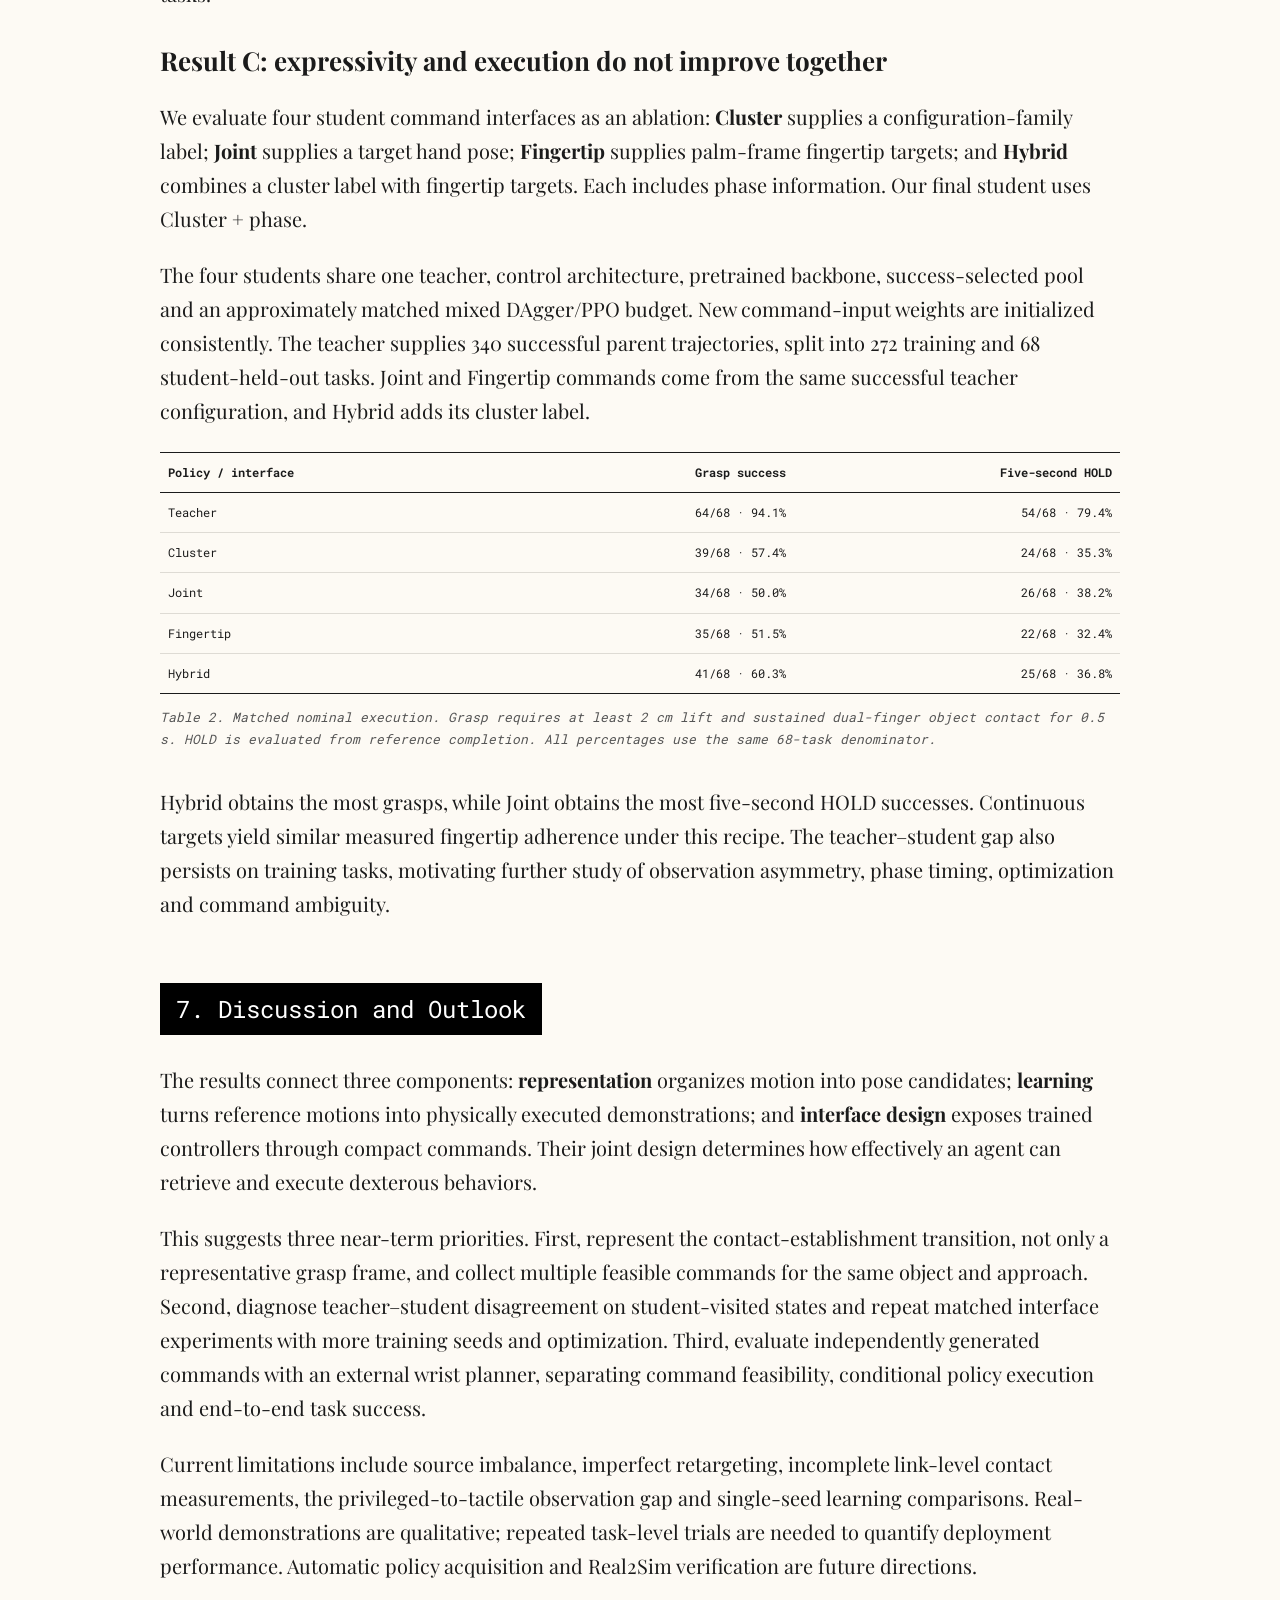
==== commit 8d732584: "update content and style" ====
--- a/index.html
+++ b/index.html
@@ -1,120 +1,141 @@
-<!doctype html><html lang="en"><head><meta charset="utf-8"><meta name="viewport" content="width=device-width,initial-scale=1"><title>RLDexAgents — Technical Report</title><meta name="description" content="Hand motion structure, executable skill distillation and an extensible agentic dexterous toolkit."><link rel="stylesheet" href="assets/template-fonts.css"><link rel="stylesheet" href="assets/dexx-template.css"><link rel="stylesheet" href="assets/rldex_report.css?v=project-links-20261027"><link rel="icon" href="favicon.ico?v=1" sizes="any"><link rel="icon" type="image/png" sizes="32x32" href="assets/favicon-32.png?v=1"><link rel="apple-touch-icon" sizes="180x180" href="assets/favicon-180.png"></head><body><nav class="toc" aria-label="Report contents"><h3>Content</h3><hr><ul><li><a href="#interactive-manifold">Interactive Manifold</a></li><li><a href="#tldr">TL;DR</a></li><li><a href="#abstract">Abstract</a></li><li><a href="#1-introduction">1. Introduction</a></li><li class="toc-demo"><a href="#demos">Demos</a></li><li><a href="#2-from-hand-motions-to-pose-manifolds">2. From Hand Motions to Pose Manifolds</a></li><li><a href="#3-learning-executable-dexterous-skills">3. Learning Executable Dexterous Skills</a></li><li><a href="#4-interface-conditioned-skill-distillation">4. Interface-Conditioned Skill Distillation</a></li><li><a href="#5-an-extensible-toolkit-for-llm-agents">5. An Extensible Toolkit for LLM Agents</a></li><li><a href="#6-experiments-and-key-findings">6. Experiments and Key Findings</a></li><li><a href="#7-discussion-and-outlook">7. Discussion and Outlook</a></li><li><a href="#supplementary-material">Supplementary Material</a></li><li><a href="#references">References</a></li></ul></nav><main class="main-content"><header class="report-hero"><h1 class="hero-text">RLDexAgents</h1><div class="sub-hero-text">An Extensible Dexterous Skill Toolkit for LLM Agents</div><p class="report-subtitle">From Hand Pose Manifolds to Interface-Conditioned Skill Distillation and Agentic Manipulation</p><div class="venue">Technical Report · 27 October 2026</div><div class="authors project-authors"><div class="author-names">Ruoqu Chen<sup>1,2</sup>, Shutong Liu<sup>1</sup>, Feixiang Ruan<sup>3</sup>, Weili Fu<sup>4</sup>, Zihao Wang<sup>1</sup>, Mengdi Xu<sup>1,†</sup></div><div class="author-affiliations"><sup>1</sup> IIIS, Tsinghua University · <sup>2</sup> Shanghai Qizhi Institute · <sup>3</sup> Peking University · <sup>4</sup> Department of Automation, Tsinghua University · <sup>†</sup> Corresponding author</div></div><nav class="project-links" aria-label="Project resources"><span class="link-pill" role="link" aria-disabled="true" tabindex="0" title="Paper link coming soon"><svg viewBox="0 0 24 24" aria-hidden="true"><path d="M6 2h8l5 5v14a1 1 0 0 1-1 1H6a1 1 0 0 1-1-1V3a1 1 0 0 1 1-1Zm8 1.8V8h4.2L14 3.8ZM8 11v1.5h8V11H8Zm0 4v1.5h8V15H8Zm0 4v1.5h5V19H8Z"/></svg><span>Paper (arXiv)</span></span><a class="link-pill" href="https://github.com/shutongliu-dev/rldexagents-web" target="_blank" rel="noopener"><svg viewBox="0 0 24 24" aria-hidden="true"><path d="M12 .8a11.2 11.2 0 0 0-3.54 21.83c.56.1.77-.24.77-.54v-2.08c-3.13.68-3.79-1.33-3.79-1.33-.51-1.3-1.25-1.64-1.25-1.64-1.02-.7.08-.68.08-.68 1.13.08 1.73 1.16 1.73 1.16 1 1.72 2.63 1.22 3.27.93.1-.73.4-1.22.71-1.5-2.5-.28-5.13-1.25-5.13-5.54 0-1.22.44-2.22 1.16-3-.12-.28-.5-1.42.11-2.96 0 0 .94-.3 3.08 1.15a10.7 10.7 0 0 1 5.6 0c2.14-1.45 3.07-1.15 3.07-1.15.61 1.54.23 2.68.11 2.96.73.78 1.16 1.78 1.16 3 0 4.3-2.63 5.25-5.14 5.53.4.35.76 1.04.76 2.1v3.05c0 .3.2.65.78.54A11.2 11.2 0 0 0 12 .8Z"/></svg><span>Code</span></a></nav><figure><a href="method.pdf" target="_blank" rel="noopener" title="Open original method PDF"><img loading="lazy" src="figures/method_overview.svg?v=method-20261027" alt="Figure 1 — Overview of RLDexAgents: The framework organizes hand poses, distills reusable dexterous skills via RL, and enables LLM agents to perform in-context dexterous manipulation through a unified toolkit with extensible skill learning."></a><figcaption class="figure-caption">Figure 1 — Toolkit overview: motion organization, teacher-to-student distillation, agent interfaces, and a proposed skill-expansion loop.</figcaption></figure><div class="quick-links" hidden><a class="link-pill" href="RLDexAgents_Technical_Report.md">Report</a><a class="link-pill" href="RLDexAgents_Technical_Report.tex">LaTeX</a><a class="link-pill" href="method.pdf">Method Figure</a><a class="link-pill" href="supplementary_report.html">Supplementary</a><a class="link-pill" href="pose_hoi_manifold.html">Interactive Gallery</a><a class="link-pill" href="references.bib">References</a><a class="link-pill" href="open_questions.html">Open Questions</a></div></header><article class="section">
-<section class="interactive-evidence" id="interactive-manifold"><h3>Explore the hand manifold</h3><p>Drag to rotate the point cloud, scroll to zoom, and use source filters to explore the hand-pose distribution.</p><iframe src="manifold.html" title="Interactive hand-object manifold by dataset source" loading="eager"></iframe><p><a href="manifold.html" target="_blank" rel="noopener">Open full-size 3D viewer</a> · <a href="pose_hoi_manifold.html">Pose and replay gallery</a><a href="data/wrist_adapted_source_audit.json" data-maintenance hidden>Source audit</a></p></section><h2 class="tagline" id="tldr">TL;DR</h2><div class="tldr"><p><strong>RLDexAgents</strong> bridges large-scale hand motion data and executable dexterous skills for LLM agents. We analyze over <strong>1 million robotic hand poses</strong> to organize diverse hand configurations into structured pose banks, and leverage large-scale RL training and distillation to turn representative motions into <strong>reusable, closed-loop manipulation skills</strong>. Through an <strong>extensible skill toolkit</strong>, agents can retrieve, specify, and execute manipulation behaviors using different levels of abstraction, including discrete grasp categories, joint configurations, and fingertip goals, without directly generating high-dimensional control trajectories. Our experiments demonstrate the feasibility of this approach and highlight how skill representations and command interfaces influence dexterous execution.</p></div><h2 class="tagline" id="abstract">Abstract</h2>
-<p>Dexterous robots must turn plausible hand poses into stable physical interactions, while language agents need skills they can invoke without generating joint trajectories. RLDexAgents connects diverse human and robot hand motions to structured pose representations, reinforcement-learning teachers, command-conditioned students, and an extensible skill toolkit. We analyze approximately 915K human poses, 1.03M Sharpa poses, and 1,400 Wuji2 samples. Representative pose banks improve geometric coverage, but pose similarity does not establish equivalent manipulation. Physical teacher rollouts supply executable demonstrations for four interfaces: Cluster, Joint, Fingertip, and Hybrid. On 68 student-held-out tasks, students achieve 50–60% grasp success versus 94% for the teacher; richer commands do not consistently improve retention or target adherence. The toolkit separates high-level skill selection, external wrist control, and 30 Hz tactile hand control. These results establish a working research pipeline while identifying command ambiguity, contact establishment, and teacher–student observation differences as central obstacles to reusable dexterous skills.</p>
+<!doctype html><html lang="en"><head><meta charset="utf-8"><meta name="viewport" content="width=device-width,initial-scale=1"><title>RLDexAgents — Technical Report</title><meta name="description" content="Hand motion structure, executable skill distillation and an extensible agentic dexterous toolkit."><link rel="stylesheet" href="assets/template-fonts.css"><link rel="stylesheet" href="assets/dexx-template.css"><link rel="stylesheet" href="assets/rldex_report.css?v=project-links-20261027"><link rel="icon" href="favicon.ico?v=1" sizes="any"><link rel="icon" type="image/png" sizes="32x32" href="assets/favicon-32.png?v=1"><link rel="apple-touch-icon" sizes="180x180" href="assets/favicon-180.png"></head><body><nav class="toc" aria-label="Report contents"><h3>Content</h3><hr><ul><li><a href="#interactive-manifold">Interactive Manifold</a></li><li><a href="#tldr">TL;DR</a></li><li><a href="#abstract">Abstract</a></li><li><a href="#1-introduction">1. Introduction</a></li><li class="toc-demo"><a href="#demos">Demos</a></li><li><a href="#2-from-hand-motions-to-pose-manifolds">2. From Hand Motions to Pose Manifolds</a></li><li><a href="#3-learning-executable-dexterous-skills">3. Learning Executable Dexterous Skills</a></li><li><a href="#4-interface-conditioned-skill-distillation">4. Interface-Conditioned Skill Distillation</a></li><li><a href="#5-an-extensible-toolkit-for-llm-agents">5. An Extensible Toolkit for LLM Agents</a></li><li><a href="#6-experiments-and-key-findings">6. Experiments and Key Findings</a></li><li><a href="#7-discussion-and-outlook">7. Discussion and Outlook</a></li><li><a href="#supplementary-material">Supplementary Material</a></li><li><a href="#references">References</a></li></ul></nav><main class="main-content"><header class="report-hero"><h1 class="hero-text">RLDexAgents</h1><div class="sub-hero-text">An Extensible Dexterous Skill Toolkit for LLM Agents</div><p class="report-subtitle">From Hand Pose Manifolds to Interface-Conditioned Skill Distillation and Agentic Manipulation</p><div class="venue">Technical Report · 27 October 2026</div><div class="authors project-authors"><div class="author-names">Ruoqu Chen<sup>1,2</sup>, Shutong Liu<sup>1</sup>, Feixiang Ruan<sup>3</sup>, Weili Fu<sup>4</sup>, Zihao Wang<sup>1</sup>, Mengdi Xu<sup>1,†</sup></div><div class="author-affiliations"><sup>1</sup> IIIS, Tsinghua University · <sup>2</sup> Shanghai Qizhi Institute · <sup>3</sup> Peking University · <sup>4</sup> Department of Automation, Tsinghua University · <sup>†</sup> Corresponding author</div></div><nav class="project-links" aria-label="Project resources"><span class="link-pill" role="link" aria-disabled="true" tabindex="0" title="Paper link coming soon"><svg viewBox="0 0 24 24" aria-hidden="true"><path d="M6 2h8l5 5v14a1 1 0 0 1-1 1H6a1 1 0 0 1-1-1V3a1 1 0 0 1 1-1Zm8 1.8V8h4.2L14 3.8ZM8 11v1.5h8V11H8Zm0 4v1.5h8V15H8Zm0 4v1.5h5V19H8Z"/></svg><span>Paper (arXiv)</span></span><a class="link-pill" href="https://github.com/shutongliu-dev/rldexagents-web" target="_blank" rel="noopener"><svg viewBox="0 0 24 24" aria-hidden="true"><path d="M12 .8a11.2 11.2 0 0 0-3.54 21.83c.56.1.77-.24.77-.54v-2.08c-3.13.68-3.79-1.33-3.79-1.33-.51-1.3-1.25-1.64-1.25-1.64-1.02-.7.08-.68.08-.68 1.13.08 1.73 1.16 1.73 1.16 1 1.72 2.63 1.22 3.27.93.1-.73.4-1.22.71-1.5-2.5-.28-5.13-1.25-5.13-5.54 0-1.22.44-2.22 1.16-3-.12-.28-.5-1.42.11-2.96 0 0 .94-.3 3.08 1.15a10.7 10.7 0 0 1 5.6 0c2.14-1.45 3.07-1.15 3.07-1.15.61 1.54.23 2.68.11 2.96.73.78 1.16 1.78 1.16 3 0 4.3-2.63 5.25-5.14 5.53.4.35.76 1.04.76 2.1v3.05c0 .3.2.65.78.54A11.2 11.2 0 0 0 12 .8Z"/></svg><span>Code</span></a></nav><figure><a href="method.pdf" target="_blank" rel="noopener" title="Open original method PDF"><img loading="lazy" src="figures/method_overview.svg?v=method-20261027" alt="Figure 1 — RLDexAgents overview: motion organization, RL teacher-to-student distillation, agent interfaces, and bank expansion. The pose bank stores hand configurations; the skill bank stores trained policies."></a><figcaption class="figure-caption">Figure 1 — RLDexAgents overview: motion organization, RL teacher-to-student distillation, agent interfaces, and bank expansion. The pose bank stores hand configurations; the skill bank stores trained policies.</figcaption></figure><div class="quick-links" hidden><a class="link-pill" href="RLDexAgents_Technical_Report.md">Report</a><a class="link-pill" href="RLDexAgents_Technical_Report.tex">LaTeX</a><a class="link-pill" href="method.pdf">Method Figure</a><a class="link-pill" href="supplementary_report.html">Supplementary</a><a class="link-pill" href="pose_hoi_manifold.html">Interactive Gallery</a><a class="link-pill" href="references.bib">References</a></div></header><article class="section">
+<section class="interactive-evidence" id="interactive-manifold"><h3>Explore the hand manifold</h3><p>Drag to rotate the point cloud, scroll to zoom, and use source filters to explore the hand-pose distribution.</p><iframe src="manifold.html" title="Interactive hand-object manifold by dataset source" loading="eager"></iframe><p><a href="manifold.html" target="_blank" rel="noopener">Open full-size 3D viewer</a> · <a href="pose_hoi_manifold.html">Pose and replay gallery</a><a href="data/wrist_adapted_source_audit.json" data-maintenance hidden>Source audit</a></p></section><h2 class="tagline" id="tldr">TL;DR</h2><div class="tldr"><p><strong>RLDexAgents</strong> connects large-scale hand motion data to agent-callable dexterous control through two complementary banks: a <strong>pose bank</strong> of quasi-static hand references and a <strong>skill bank</strong> of trained, executable policies. Motion analysis organizes representative configurations; RL teacher interactions and command-conditioned distillation provide closed-loop controllers. Agents can retrieve a functional pose or invoke a compatible skill without generating high-dimensional joint trajectories. Task-specific pose registration expands the pose bank for future reuse; adding an executable policy extends the skill bank.</p></div><h2 class="tagline" id="abstract">Abstract</h2>
+<p>Dexterous robots must turn plausible hand poses into stable physical interactions, while language agents need skills they can invoke without generating joint trajectories. RLDexAgents organizes quasi-static hand references in a pose bank and trained, executable policies in a skill bank, connecting motion data to reinforcement-learning teachers, command-conditioned students and an extensible agent toolkit. We analyze approximately 915K human poses, 1.03M Sharpa poses, and 1,400 Wuji2 samples. Representative pose banks improve geometric coverage. We train the final Cluster + phase student with mixed DAgger/PPO and study Joint, Fingertip and Hybrid commands in an interface ablation. On 68 student-held-out tasks, students achieve 50–60% grasp success versus 94% for the teacher; richer commands do not consistently improve retention or target adherence. The toolkit separates high-level skill selection, external wrist control, and 30 Hz tactile hand control. These results establish a working research pipeline while identifying command ambiguity, contact establishment, and teacher–student observation differences as central obstacles to reusable dexterous skills.</p>
 <h2 class="tagline" id="1-introduction">1. Introduction</h2>
-<p>A human can demonstrate a grasp with a single hand pose, while a dexterous robot must turn that pose into a physically stable interaction. For an LLM agent, the challenge is greater: it must select a grasp, invoke a suitable controller, and adapt to uncertain contact without directly generating high-dimensional joint trajectories. A hand that looks correctly posed may still miss the object, contact an unsuitable surface, or lose its grip during lifting.</p>
-<p>Existing resources offer two complementary starting points. Large human–object interaction (HOI) datasets contain diverse motions, but their trajectories are not organized into a compact vocabulary an agent can readily call. Reinforcement learning (RL) can learn physically effective behavior, but the resulting policies often depend on a particular reference, object or initialization. Static pose libraries lack feedback, while direct full-trajectory imitation exposes more detail than a high-level agent should need to specify.</p>
-<p>We ask: <strong>can we organize hand motions into a structured skill space and turn representative behaviors into reusable tools for robotic agents?</strong> RLDexAgents follows one progression: diverse hand motions reveal structured pose variation; representative configurations become skill candidates; RL establishes physically executable interactions; distillation exposes these behaviors through compact commands; an execution toolkit connects those commands to an agent.</p>
+<p>General-purpose robotic agents should reason about and execute dexterous behaviors through high-level representations rather than directly generating high-dimensional joint trajectories. Large human and robotic hand-motion datasets contain diverse hand configurations and interaction priors. The challenge is to organize this information into simple interfaces that connect an agent's intent to physical execution.</p>
+<p>Hand configurations and executable behaviors serve complementary roles. A quasi-static pose specifies a hand shape, while a trained feedback policy determines how finger actions respond to changing contact. Human–object interaction (HOI) datasets supply motion and contact context; reinforcement learning (RL) grounds those references in physically executed behavior. A useful agent interface must let the agent retrieve a pose reference or invoke a trained policy without conflating the two.</p>
+<p>We ask: <strong>can the structure of hand-pose distributions provide a useful intermediate representation between motion data and executable robotic skills?</strong> RLDexAgents organizes representative configurations into a <strong>pose bank</strong> and trained, executable policies into a <strong>skill bank</strong>. Physical teacher rollouts connect motion references to successful interactions, and distillation produces closed-loop policies conditioned on compact commands. The toolkit exposes both banks to agents: a pose can specify a desired configuration, and a compatible skill supplies feedback control during execution.</p>
 
-<p>Three insights guide this progression. <strong>Representation:</strong> hand poses exhibit structured variation, but geometric similarity does not imply manipulation equivalence. <strong>Learning:</strong> successful RL interaction bridges the gap between plausible poses and executable behaviors. <strong>Interface:</strong> skills can be exposed at different abstraction levels, but more expressive commands are not necessarily easier to distill or control.</p>
+<p>Three insights guide this progression. <strong>Representation:</strong> coordinated hand-pose variation supports compact organization. <strong>Learning:</strong> successful RL interactions ground motion references in physical behavior. <strong>Interface:</strong> command design determines how agents specify and control trained skills.</p>
 <p>The contributions are correspondingly focused:</p>
 <ul>
-<li><strong>Hand pose organization:</strong> a cross-source analysis and representative pose bank for human and robotic motion, with geometric coverage and interaction-aware clustering.</li>
-<li><strong>Interface-conditioned distillation:</strong> a common teacher-to-student pipeline and a matched comparison of Cluster, Joint, Fingertip and Hybrid commands.</li>
-<li><strong>An agentic skill toolkit:</strong> retrieval, command compilation and closed-loop hand-policy execution, with explicit separation of hand control, wrist motion and task verification.</li>
+<li><strong>Manifold-guided skill organization:</strong> large-scale motion analysis and interaction-aware clustering organize pose families and representative skill candidates, with separate banks for quasi-static pose references and trained policies.</li>
+<li><strong>Command-conditioned skill distillation:</strong> successful RL teacher behaviors are distilled into closed-loop students driven by compact commands and sensor feedback, with a matched comparison of Cluster, Joint, Fingertip and Hybrid interfaces.</li>
+<li><strong>An extensible agentic toolkit:</strong> a unified interface for registering, retrieving, executing and evaluating dexterous capabilities, with distinct handling of pose references, policy execution and outcome feedback.</li>
 </ul>
-<p>Hand-synergy research motivates studying coordinated posture variation <a class="citation" href="#ref-santello1998">[santello1998]</a>. DAgger motivates learning from states the student actually visits <a class="citation" href="#ref-ross2011">[ross2011]</a>, while asymmetric learning permits privileged training information <a class="citation" href="#ref-pinto2018">[pinto2018]</a>. Language-grounded skill selection motivates delegating execution to controllers rather than producing low-level actions directly <a class="citation" href="#ref-ichter2023">[ichter2023]</a>. Our experiments connect these ideas within an existing Isaac Lab and Sharpa pipeline. They establish neither universal grasping nor autonomous acquisition of new skills at test time.</p>
+<p>Hand-synergy research motivates studying coordinated posture variation <a class="citation" href="#ref-santello1998">[santello1998]</a>. DAgger motivates learning from states the student actually visits <a class="citation" href="#ref-ross2011">[ross2011]</a>, while asymmetric learning permits privileged training information <a class="citation" href="#ref-pinto2018">[pinto2018]</a>. Language-grounded skill selection motivates delegating execution to controllers rather than producing low-level actions directly <a class="citation" href="#ref-ichter2023">[ichter2023]</a>. Our experiments connect these ideas within an existing Isaac Lab and Sharpa pipeline.</p>
 <section id="demos" class="featured-demos" aria-labelledby="demos-heading"><div class="featured-demos-heading"><h2 id="demos-heading">Demos</h2></div><p class="demo-editing-note">Videos are edited for brevity, with extended planning and reasoning pauses shortened or omitted.</p><div class="demo-group" data-demo-group="real_world"><h3 class="demo-group-title">Real-world Deployment</h3><div class="featured-demo-grid"><article class="featured-demo"><div class="featured-demo-heading"><h4>Apple transfer</h4><span class="demo-duration">1:26</span></div><video controls playsinline preload="none" poster="assets/rollout_posters/apple.jpg" style="aspect-ratio:854/480" aria-label="Apple transfer"><source src="demos/苹果.mp4" type="video/mp4"><a href="demos/苹果.mp4">Watch video</a></video></article><article class="featured-demo"><div class="featured-demo-heading"><h4>Box handling</h4><span class="demo-duration">1:27</span></div><video controls playsinline preload="none" poster="assets/rollout_posters/box.jpg" style="aspect-ratio:854/480" aria-label="Box handling"><source src="demos/盒子.mp4" type="video/mp4"><a href="demos/盒子.mp4">Watch video</a></video></article><article class="featured-demo"><div class="featured-demo-heading"><h4>Brush handling</h4><span class="demo-duration">1:30</span></div><video controls playsinline preload="none" poster="assets/rollout_posters/brush.jpg" style="aspect-ratio:854/480" aria-label="Brush handling"><source src="demos/毛笔.mp4" type="video/mp4"><a href="demos/毛笔.mp4">Watch video</a></video></article><article class="featured-demo"><div class="featured-demo-heading"><h4>Multi-object grasping</h4><span class="demo-duration">1:49</span></div><video controls playsinline preload="none" poster="assets/rollout_posters/multi-object.jpg" style="aspect-ratio:960/540" aria-label="Multi-object grasping"><source src="demos/20261027-170227.mp4" type="video/mp4"><a href="demos/20261027-170227.mp4">Watch video</a></video></article></div></div><div class="demo-group" data-demo-group="simulation"><h3 class="demo-group-title">Simulation Rollouts</h3><div class="featured-demo-grid"><article class="featured-demo"><div class="featured-demo-heading"><h4>Chess manipulation</h4><span class="demo-duration">0:38</span></div><video controls playsinline preload="none" poster="assets/rollout_posters/chess-three-views.jpg" style="aspect-ratio:2880/1440" aria-label="Chess manipulation"><source src="demos/sim/chess_three_views_2880x1440.mp4" type="video/mp4"><a href="demos/sim/chess_three_views_2880x1440.mp4">Watch video</a></video></article><article class="featured-demo"><div class="featured-demo-heading"><h4>Kitchen food sorting</h4><span class="demo-duration">0:35</span></div><video controls playsinline preload="none" poster="assets/rollout_posters/kitchen-food-sorting.jpg" style="aspect-ratio:2880/1440" aria-label="Kitchen food sorting"><source src="demos/sim/厨房食品分类_腕部方向修正_demo.mp4" type="video/mp4"><a href="demos/sim/厨房食品分类_腕部方向修正_demo.mp4">Watch video</a></video></article></div></div></section>
 <h2 class="tagline" id="2-from-hand-motions-to-pose-manifolds">2. From Hand Motions to Pose Manifolds</h2>
 <h3 id="21-a-diverse-motion-collection">2.1 A diverse motion collection</h3>
 <p>The analysis brings together approximately <strong>915K human landmark poses</strong>, <strong>1.03M Sharpa joint poses</strong>, and <strong>1,400 sampled Wuji Hand 2 poses</strong>. Human HOI spans objects and contact-rich activities from sources including DexYCB, HOT3D, OakInk and HRDexDB. Sharpa data combines retargeted interactions, DexCanvas and DexterHand motions, and SharpaDex freehand movement. Wuji2 provides a separate embodiment for a preliminary kinematic comparison.</p>
 <p>This diversity is useful but difficult to consume directly. Sources differ in hand representation, sampling density, object geometry and task intent. Freehand data explores configurations without requiring object support; HOI places the hand in object-dependent relationships. Dense sampling from a large source can dominate a naive average or clustering result. We therefore preserve source and parent-trajectory identity and use source-balanced fitting for the quantitative pose-bank analysis. Detailed collection versions and retargeting counts are deferred to the supplementary inventory.</p>
-<p>Human analysis uses normalized hand-local landmarks, whereas Sharpa analysis uses 22 ordered joint angles. Wuji2 landmarks are obtained by forward kinematics (FK) and fitted to Sharpa for a cross-hand probe. These are different feature spaces, not interchangeable measures of capability. Joint-limit checking and FK quantify geometric validity; neither alone guarantees collision-free or stable interaction.</p>
+<p>Human analysis uses normalized hand-local landmarks, while Sharpa analysis uses 22 ordered joint angles. Wuji2 landmarks are obtained by forward kinematics (FK) and fitted to Sharpa for a cross-hand probe. Joint-limit checking and FK quantify geometric validity.</p>
 <h3 id="22-structure-of-the-hand-pose-space">2.2 Structure of the hand pose space</h3>
 <p>Principal component analysis (PCA) measures coordinated variation in a chosen representation. For a joint pose, projection and reconstruction are:</p>
 <div class="equation"><img src="figures/main_equation_01.svg" alt="z=U_k^T(q-\mu),\qquad \hat q=\mu+U_kz."></div>
 
-<p>The data exhibit substantial statistical structure: many joint or landmark coordinates vary together, and different sources occupy different parts of the distribution. Sharpa freehand and HOI cohorts have different variance profiles, consistent with their different constraints. This supports organizing motions into posture families rather than treating every frame as an unrelated example.</p>
-<figure class="representative-manifold-figure"><iframe class="representative-manifold" src="representative_manifold.html?v=hands-20261027" title="Rotate the 3D hand-object manifold and inspect six representative hand configurations" loading="lazy"></iframe><noscript><img src="figures/main02_manifold.svg" alt="Static hand-object manifold and six representative hand configurations"></noscript><figcaption class="figure-caption">Figure 2 — Hand–object manifold and representative configurations C0–C5. Colors indicate dataset sources; each hand is linked to its observed medoid. These groups describe geometry rather than validated grasp functions.</figcaption></figure>
-<p>A 95% explained-variance threshold summarizes linear compression, not intrinsic manifold dimension. Human landmark dimensions should not be compared directly with robot joint dimensions as an absolute dexterity score. Likewise, retaining variance does not establish sufficient control precision: millimeter-level fingertip deviations may matter when contacts are small. We pair the variance analysis with reconstruction and coverage measurements rather than interpreting a low component count as a complete hand model.</p>
-<h3 id="23-from-pose-clusters-to-skill-candidates">2.3 From pose clusters to skill candidates</h3>
-<p>Clustering provides a compact vocabulary of configurations. Our interaction-oriented representation combines joint posture with hand–object geometry, including which hand links are near the object and their distances. It organizes 6,241 selected HOI configurations into six groups, C0–C5. These labels belong to this representation; they are not anatomical or functional names shared by all historical partitions.</p>
-<p>Representatives are observed configurations rather than synthetic average poses. A <strong>pose bank</strong> stores these configurations and their provenance; a <strong>skill candidate</strong> additionally associates a pose with an interaction and possible command. Joint-space KMeans and PCA-based selection improve nearest-entry coverage relative to random selection at a fixed bank size. Medoid selection also provides real examples suitable for retrieval, although it does not consistently outperform other optimized banks in the measured coverage metric.</p>
-<p>The central limitation is equally important: <strong>pose clusters provide a compact vocabulary of hand configurations, but their geometric organization alone does not determine functional grasp categories.</strong> Similar joints can produce different contact patterns on different objects. Near-contact geometry is not measured contact force, and an object-local frame does not automatically align semantic axes across assets. Candidate poses must therefore pass through physical execution before being treated as demonstrations of a skill. This motivates RL as the bridge from representation to interaction.</p>
-<h2 class="tagline" id="3-learning-executable-dexterous-skills">3. Learning Executable Dexterous Skills</h2><p class="method-overview">Reference-conditioned RL teachers turn retargeted motion into physically executed interactions. Successful lift-and-hold rollouts provide demonstrations for the command-conditioned students.</p><details class="method-details"><summary><span class="method-summary-copy"><span class="method-summary-title">Read training details</span><span class="method-summary-description">Teacher setup, successful-rollout selection and limitations</span></span></summary><div class="method-detail-body">
-<p>The learning pipeline turns human and robot HOI references into retargeted robot motions, trains a reference-conditioned RL teacher, and collects successful physical interactions. The teacher is rewarded through simulation, where contact, object motion and stability determine what actually happens. Reference joint positions are not assumed to be the motor targets that would produce the same motion under load.</p>
-<p>We reuse the project's PPO-based training framework <a class="citation" href="#ref-schulman2017">[schulman2017]</a>. The teacher observes hand state, object state and reference information, including future motion, and learns finger control while wrist motion is supplied externally. Large parallel simulation supports diverse objects, reference trajectories and randomized physical conditions. The audited general continuation uses roughly 6.2K HOI references and 8,192 environment instances. Those instances are parallel training slots, not additional unique demonstrations.</p>
-<p>Goal-oriented post-training emphasizes object-task outcomes, including finer pose accuracy near the desired object pose. This adaptation changes the reward emphasis while preserving the teacher's reference input. It should not be confused with giving the teacher only a compact agent command. Spatial and physical randomization broaden the training conditions, but their presence is not by itself evidence of deployment robustness.</p>
-<p>The next step is <strong>successful-rollout filtering</strong>. A physically valid reference is a candidate; an executed trajectory with verified object lift and contact retention is a demonstration. For grasp distillation, we select teacher rollouts that establish sustained multi-finger contact, lift the object and maintain it after the reference ends. This produces a more task-aligned starting point than indiscriminately mixing references that may describe acquisition, supported interaction or pre-grasped manipulation. Our current evidence motivates this choice but does not isolate success filtering as a causal improvement under every matched training setting.</p>
-<p>A crucial distinction follows: <strong>a successful reference-tracking policy is not necessarily a reusable grasp controller.</strong> An in-hand reference can start with the object already supported; opening the hand and approaching from a table changes the task. The teacher may also rely on privileged object state or future references unavailable during deployment. Its success establishes executable behavior under the evaluated conditions, not a ready-made high-level interface. Distillation must compress both the behavior and its conditioning into something an agent can specify and a deployed controller can observe.</p>
+<p>The data exhibit substantial statistical structure: many joint or landmark coordinates vary together, and different sources occupy different parts of the distribution. Sharpa freehand and HOI cohorts have different variance profiles, consistent with their different constraints. This supports organizing motions into posture families.</p>
+<figure class="representative-manifold-figure"><iframe class="representative-manifold" src="representative_manifold.html?v=hands-20261027" title="Rotate the 3D hand-object manifold and inspect six representative hand configurations" loading="lazy"></iframe><noscript><img src="figures/main02_manifold.svg" alt="Static hand-object manifold and six representative hand configurations"></noscript><figcaption class="figure-caption">Figure 2 — Hand–object manifold and representative configurations C0–C5. Colors indicate dataset sources; each hand is linked to its medoid.</figcaption></figure>
+<p>We use a 95% explained-variance threshold to summarize linear compression and pair it with reconstruction and coverage measurements. Fingertip reconstruction error captures the spatial precision relevant to small contacts.</p>
+<h3 id="23-structured-pose-and-skill-banks">2.3 Structured pose and skill banks</h3>
+<p>Clustering provides a compact vocabulary of configurations. Our interaction-oriented representation combines joint posture with hand–object geometry, including which hand links are near the object and their distances. It organizes 6,241 selected HOI configurations into six groups, C0–C5.</p>
+<p>The two banks store different kinds of entries. A <strong>pose bank</strong> stores quasi-static hand configurations and associated fingertip geometry, together with source and task context. Manifold-derived entries are observed representative configurations. The bank can also incorporate task-specific functional poses discovered during agent execution, extending the set of retrievable hand configurations.</p>
+<p>A <strong>skill bank</strong> contains trained, executable policies and the metadata needed to invoke them: command type, observation preprocessing, action decoding and supported execution conditions. A pose retrieved from the pose bank may be compiled into a command for a compatible policy. One policy can accept many pose commands. Here, a <strong>skill candidate</strong> means a pose paired with an intended interaction for physical evaluation, before a suitable executable controller and its conditions have been established.</p>
+<p>Joint-space KMeans and PCA-based pose selection improve nearest-entry coverage relative to random selection at a fixed bank size. Medoid selection provides observed examples for retrieval.</p>
+<p>Hand–object geometry connects pose organization to physical interaction. Similar hand shapes can produce different contacts across objects, so we evaluate candidate poses through RL execution and collect successful interactions for distillation.</p>
+<h2 class="tagline" id="3-learning-executable-dexterous-skills">3. Learning Executable Dexterous Skills</h2><p class="method-overview">A SONIC-style teacher adapts Dex-X training to hand-only control. The policy controls the fingers while an external controller supplies wrist motion; successful interactions support command-conditioned distillation.</p><details class="method-details"><summary><span class="method-summary-copy"><span class="method-summary-title">Read training details</span><span class="method-summary-description">SONIC-style teacher, hand-only training and wrist execution</span></span></summary><div class="method-detail-body">
+<p>We use a <strong>SONIC-style reference-conditioned teacher</strong> to learn dexterous finger control from human–object interaction references. Building on the simulation and RL training framework of Dex-X <a class="citation" href="#ref-chen2026dexx">[chen2026dexx]</a>, we adapt learning to a <strong>hand-only action policy</strong>: the policy produces finger-joint targets, while a separate controller supplies wrist motion. The hand learns to establish and maintain contact as the wrist approaches, lifts and moves the object.</p>
+<p>The teacher separates reference encoding from feedback control. A reference encoder maps the current and upcoming hand–object motion into a continuous latent representation. A control network combines this representation with hand-state history and object observations to produce finger actions. An auxiliary decoder reconstructs reference motion, encouraging the latent to retain information useful for tracking. PPO <a class="citation" href="#ref-schulman2017">[schulman2017]</a> trains the controller through simulated physical interaction.</p>
+<p><strong>Hand-only adaptation of Dex-X.</strong> Retargeted HOI trajectories provide the hand, object and wrist references used in simulation. We train across diverse objects and interactions, then continue the teacher with object-pose objectives and prioritize successful interactions with moderate contact forces. This focuses learning on finger behavior that supports the intended object motion.</p>
+<p>The continuation rewards object position, orientation, fine pose accuracy and terminal pose. Reference reconstruction and action-bound regularization accompany the task objective. Successful lift-and-hold rollouts are selected as demonstrations for command-conditioned distillation.</p>
+<p><strong>Wrist motion.</strong> During teacher training and the matched student evaluations, a separate actuator controller tracks the wrist position and orientation from the HOI reference. At reference completion, it maintains the final wrist target during the HOLD period. Training applies shared spatial transformations to the scene and references, together with independent wrist execution offsets, so the hand policy learns under variations in placement and approach. In agent execution, the arm controller supplies the approach, transport and wrist-orientation commands, while the hand policy reacts to proprioceptive and fingertip-force feedback.</p>
+<p><strong>Distillation data.</strong> We collect teacher rollouts with sustained multi-finger contact, successful object lift and continued retention after reference completion. These interactions provide action supervision for students driven by compact commands and local feedback.</p>
+<p>Distillation transfers reference-conditioned behavior to compact agent commands and local sensor feedback. It addresses the transition from reference tracking, which can begin with a supported object, to grasp control with an externally supplied approach.</p>
 </div></details>
-<h2 class="tagline" id="4-interface-conditioned-skill-distillation">4. Interface-Conditioned Skill Distillation</h2><p class="method-overview">Cluster, Joint, Fingertip and Hybrid commands condition four students with the same control architecture. Students learn from teacher actions on their own rollouts, combined with task PPO in the matched interface study.</p><details class="method-details"><summary><span class="method-summary-copy"><span class="method-summary-title">Read distillation details</span><span class="method-summary-description">Feedback inputs, command formats and teacher–student training</span></span></summary><div class="method-detail-body">
-<h3 id="41-a-common-closed-loop-student">4.1 A common closed-loop student</h3>
-<p>The student maps recent hand feedback and an active command to finger actions:</p>
+<h2 class="tagline" id="4-interface-conditioned-skill-distillation">4. Interface-Conditioned Skill Distillation</h2><p class="method-overview">The final student combines Cluster + phase commands with local sensor feedback. Mixed DAgger/PPO training uses teacher action labels on student rollouts together with physical task rewards.</p><details class="method-details"><summary><span class="method-summary-copy"><span class="method-summary-title">Read distillation details</span><span class="method-summary-description">Cluster + phase conditioning and mixed DAgger/PPO training</span></span></summary><div class="method-detail-body">
+<h3 id="41-the-final-closed-loop-student">4.1 The final closed-loop student</h3>
+<p>Our final student uses a <strong>Cluster + phase command</strong> together with local proprioceptive and fingertip-force feedback. The cluster selects the grasp family, and phase specifies the execution stage. The recurrent policy maps feedback history and this compact command to finger actions:</p>
 <div class="equation"><img src="figures/main_equation_02.svg" alt="a_t=\pi_\theta(H_t,c_t)."></div>
 
-<p>The shared feedback history contains eight 107D frames: joint positions and velocities, previous actions, palm-frame velocities, fingertip force vectors in local and palm frames, and force-validity indicators. It excludes object truth, absolute wrist pose and future references. Wrist motion remains external. At 30 Hz, the student produces 22 normalized actions, decoded into bounded joint-position targets by the runtime. These actions are distinct from measured joint positions and do not directly command contact force.</p>
-<p>This separates the feedback loop from the choice of command abstraction. The same kind of local tactile and proprioceptive feedback can support several interfaces, while the agent expresses different amounts of intent.</p>
-<h3 id="42-four-command-abstractions">4.2 Four command abstractions</h3>
-<p><strong>Cluster</strong> uses a C0–C5 identifier to select a family of configurations. It is compact and easy to retrieve, but leaves the precise hand shape underdetermined. <strong>Joint</strong> supplies a 22D target hand pose, retaining detailed posture while omitting how the object should be contacted. <strong>Fingertip</strong> supplies five palm-frame 3D targets, emphasizing endpoint geometry while leaving internal joint arrangements implicit. <strong>Hybrid</strong> combines the cluster identifier and fingertip targets, providing both a categorical prior and geometric detail.</p>
-<figure><img loading="lazy" src="figures/main03_distillation.svg" alt="Figure 3 — Four command interfaces share hand-local feedback, a recurrent architecture, and the same action space. A privileged teacher labels states visited by the student."><figcaption class="figure-caption">Figure 3 — Four command interfaces share hand-local feedback, a recurrent architecture, and the same action space. A privileged teacher labels states visited by the student.</figcaption></figure>
-<p>Every interface also carries execution phase and phase age. A pose command is a conditioning target, not an immutable joint trajectory. It must leave the controller freedom to accommodate contact. Conversely, a hand-local goal does not specify object location or a safe EEF approach; the external controller remains responsible for bringing the hand into a compatible interaction.</p>
-<p>In the matched comparison, all continuous commands derive from the same successful teacher configuration: Joint uses its measured joint pose and Fingertip uses FK of that pose in the palm frame. Hybrid combines those fingertip targets with its cluster label. This avoids comparing incompatible targets across interfaces. It also defines the scope of the result: commands are reference-derived, not independently invented by an agent.</p>
-<h3 id="43-learning-from-teacher-behavior-and-student-experience">4.3 Learning from teacher behavior and student experience</h3>
-<p>Behavior cloning provides an initial policy from successful behavior. Online DAgger supplies teacher action labels at states reached by the student, while mixed PPO can also optimize physical task outcomes. These mechanisms address different problems: supervised fitting transfers behavior, online labeling exposes execution errors, and policy gradients can improve interaction beyond a static action dataset.</p>
-<p>The matched four-interface experiment uses a common pretrained backbone, resets the new command-input weights, and trains each student with the same teacher, success-selected pool and approximately matched mixed imitation/PPO budget. The teacher retains its original observations when labeling student-visited states; the student's compact command does not replace the teacher's reference stream. Training can use privileged critic information while the actor remains limited to its deployable feedback.</p>
-<p>More expressive commands therefore face a harder issue than input dimensionality alone. A fixed hand pose may not identify the dynamic action that a reference-tracking teacher should take next. Two nearly identical feedback histories may conceal different object states or impending wrist motions. The student can receive ambiguous supervision even when every teacher rollout is physically successful. The results below show the practical consequence: <strong>more expressive commands do not necessarily yield more successful or more controllable skills under the same distillation procedure.</strong></p>
+<p>The student observes a recent history of joint positions and velocities, previous actions, palm-frame motion and fingertip-force feedback. A recurrent controller combines this history with the active command and produces finger-joint targets. Wrist execution remains with the external controller.</p>
+<p>The command carries cluster and phase information, including elapsed phase time. The feedback history supplies the hand state and contact measurements needed for closed-loop execution.</p>
+<h3 id="42-cluster-and-phase-conditioning">4.2 Cluster and phase conditioning</h3>
+<p>The final policy uses a discrete cluster label to select grasp intent and phase information to coordinate preparation, grasp execution and release. The runtime maintains phase timing and supplies the command alongside sensor history. Joint-pose and fingertip targets are evaluated as alternative interfaces in the experiments.</p>
+<figure><img loading="lazy" src="figures/main03_distillation.svg" alt="Figure 3 — Mixed DAgger/PPO distillation of the final Cluster + phase student. The teacher labels student-visited states, and the recurrent student controls the fingers using local feedback."><figcaption class="figure-caption">Figure 3 — Mixed DAgger/PPO distillation of the final Cluster + phase student. The teacher labels student-visited states, and the recurrent student controls the fingers using local feedback.</figcaption></figure>
+<p>During execution, the agent selects the cluster and phase, the hand controller responds to local feedback, and the external arm controller supplies wrist motion.</p>
+<p>This compact interface exposes the trained grasp behavior through a small set of agent commands. The interface ablation in Section 6 compares it with more detailed geometric commands.</p>
+<h3 id="43-mixed-daggerppo-distillation">4.3 Mixed DAgger/PPO distillation</h3>
+<p>We train the student with a <strong>mixed DAgger/PPO loss</strong>. The student executes the rollout, and the teacher provides action labels at the states it visits. The DAgger imitation term minimizes disagreement with these labels, while the PPO term optimizes physical task return. A value loss trains the critic.</p>
+<p>Training combines the DAgger imitation and PPO objectives with a scheduled mixing weight. The teacher keeps its full reference and object observations when labeling student-visited states. The student actor receives local sensor history and Cluster + phase commands, while a privileged critic supports training.</p>
+<p>Online teacher labeling teaches recovery from student-generated states, and PPO improves contact behavior through task feedback. Together, these objectives train the final Cluster + phase student for closed-loop finger control.</p>
 </div></details>
 <h2 class="tagline" id="5-an-extensible-toolkit-for-llm-agents">5. An Extensible Toolkit for LLM Agents</h2>
-<p>Given an object and a grasp instruction, the intended agent workflow is to retrieve a compatible skill, choose a supported command interface, and delegate 30 Hz finger control to its student policy. The agent handles low-rate intent and tool selection; the hand controller handles local feedback. This is the point at which pose organization, physical learning and interface design come together.</p>
-<p>The implemented toolkit supports pose/skill retrieval, command compilation, checkpoint loading, observation preprocessing and status feedback. Registry metadata associates a controller with its command type, hand configuration and runtime requirements. The compiler transforms physical command units into the normalization expected by that policy. The execution host maintains history, supplies tactile measurements, applies action decoding and limits, and coordinates with the external wrist controller.</p>
+<p>Given an object and a grasp instruction, the agent can retrieve a functional hand pose or select a trained skill. Pose retrieval supplies a quasi-static configuration to a supported pose-execution interface or a compatible command-conditioned policy. Skill retrieval selects the trained feedback controller that executes the behavior. The agent handles low-rate intent and tool selection, while the runtime handles finger control and coordinates with the external wrist controller.</p>
+<p>The toolkit exposes pose-bank retrieval, skill-bank lookup, command compilation, policy loading, observation preprocessing and status feedback. The final grasp skill accepts Cluster + phase commands. Pose references remain available through the pose-bank interface. The execution host maintains sensor history and decodes the grasp policy's finger actions while coordinating with the wrist controller.</p>
 <p>A supported command sequence is:</p>
 <div class="code-example"><div class="code-toolbar"><span class="code-language">Python</span><span class="code-caption">Skill API</span></div><pre><code class="language-python">tool.<span class="tok-function">call</span>(<span class="tok-string">&quot;cluster_grasp&quot;</span>, {<span class="tok-string">&quot;cluster&quot;</span>: <span class="tok-number">2</span>, <span class="tok-string">&quot;phase&quot;</span>: <span class="tok-string">&quot;FORM&quot;</span>})
 target_q_rad = tool.<span class="tok-function">tick</span>(sample)  <span class="tok-comment"># host-supplied hand feedback</span>
 status = tool.<span class="tok-function">call</span>(<span class="tok-string">&quot;get_grasp_status&quot;</span>)
 </code></pre></div>
-<p>The host must use the phase semantics associated with the checkpoint. In particular, the current experiments do not all use the same contact-triggered transition rules. The compact API removes the need for the agent to generate 22 joint actions each tick; it does not remove the need to choose an appropriate approach or verify the outcome.</p>
-<figure><img loading="lazy" src="figures/main04_demonstrations.svg" alt="Figure 4 — Toolkit execution and six selected Isaac Sim teacher interactions, one per cluster. Finger control is closed-loop; wrist motion follows the reference."><figcaption class="figure-caption">Figure 4 — Toolkit execution and six selected Isaac Sim teacher interactions, one per cluster. Finger control is closed-loop; wrist motion follows the reference.</figcaption></figure>
-<p>The local gallery contains representative poses and recorded successful Isaac Sim teacher interactions for all six final clusters. These examples show what the data and controllers can physically support, while retaining the distinction between a pose sample and an executed behavior. They do not establish all six clusters as equally reliable skills. Physical integration also exists, with qualitative positive user feedback, but the audited record lacks repeated, checkpoint-linked real-robot trials from which to calculate a success rate.</p>
-<p>Likewise, no formal end-to-end agent success rate is reported here. A valid command and a returned joint target do not certify that an object was grasped. Hand force alone cannot distinguish the intended object from another contact. The runtime exposes feedback, while object-level outcome verification belongs to the surrounding system. Automatic acquisition of a missing skill, learned interface selection and verified grasp-to-in-hand composition remain extensions rather than completed toolkit capabilities.</p>
+<p>The host uses the phase semantics associated with the checkpoint and coordinates the approach and outcome verification. The compact API delegates 30 Hz finger control to the policy.</p>
+<figure><img loading="lazy" src="figures/main04_demonstrations.svg" alt="Figure 4 — Toolkit execution and six Isaac Sim teacher interactions, one per cluster. The teacher controls the fingers while the wrist follows its reference."><figcaption class="figure-caption">Figure 4 — Toolkit execution and six Isaac Sim teacher interactions, one per cluster. The teacher controls the fingers while the wrist follows its reference.</figcaption></figure>
+<p>The local gallery contains representative poses and successful Isaac Sim teacher interactions for all six final clusters. Real-world deployment videos provide qualitative examples of the integrated system.</p>
+<p>The rule-based pose-registration workflow described here uses episode outcomes, pose novelty and bank compatibility to decide whether a task-specific functional configuration should be stored for future retrieval. This expands the pose bank with a reusable reference. Adding a skill-bank entry instead requires a trained executable policy with a supported runtime interface.</p>
+<p>The surrounding system verifies object-level outcomes. Future extensions include training missing policies, learned interface selection and grasp-to-in-hand composition.</p>
 <details id="teacher-demonstrations" class="demo-playback" open><summary>Teacher demonstrations</summary><p>Six selected teacher interactions, one per configuration family. The teacher controls the fingers while the wrist follows its reference.</p><div class="video-grid"><div class="cluster-rollout"><h4>C0 · Banana</h4><video controls playsinline preload="none" poster="HOI_videos/HOI_videos/snapshots/C0_dexycb_lifted_dexycb_02_right_011_banana_20200813_152647_00_lift.png"><source src="assets/cluster_teacher_rollouts/color_trimmed/C0_dexycb_lifted_dexycb_02_right_011_banana_20200813_152647_00.mp4" type="video/mp4"></video><p data-maintenance hidden>Isaac Sim teacher · lift: yes · tail stability: 100%<br><small>dexycb_lifted/dexycb_02_right_011_banana_20200813_152647_00</small></p><a href="assets/cluster_teacher_rollouts/trajectories/C0_dexycb_lifted_dexycb_02_right_011_banana_20200813_152647_00.npz" download data-maintenance hidden>Recorded trajectory</a></div><div class="cluster-rollout"><h4>C1 · Mug</h4><video controls playsinline preload="none" poster="HOI_videos/HOI_videos/snapshots/C1_dexycb_lifted_dexycb_07_right_025_mug_20200928_154547_00_lift.png"><source src="assets/cluster_teacher_rollouts/color_trimmed/C1_dexycb_lifted_dexycb_07_right_025_mug_20200928_154547_00.mp4" type="video/mp4"></video><p data-maintenance hidden>Isaac Sim teacher · lift: yes · tail stability: 100%<br><small>dexycb_lifted/dexycb_07_right_025_mug_20200928_154547_00</small></p><a href="assets/cluster_teacher_rollouts/trajectories/C1_dexycb_lifted_dexycb_07_right_025_mug_20200928_154547_00.npz" download data-maintenance hidden>Recorded trajectory</a></div><div class="cluster-rollout"><h4>C2 · Toothbrush holder</h4><video controls playsinline preload="none" poster="HOI_videos/HOI_videos/snapshots/C2_hrdexdb_24f_toothbrush_holder-3_lift.png"><source src="assets/cluster_teacher_rollouts/color_trimmed/C2_hrdexdb_24f_toothbrush_holder-3.mp4" type="video/mp4"></video><p data-maintenance hidden>Isaac Sim teacher · lift: yes · tail stability: 100%<br><small>hrdexdb_24f/toothbrush_holder-3</small></p><a href="assets/cluster_teacher_rollouts/trajectories/C2_hrdexdb_24f_toothbrush_holder-3.npz" download data-maintenance hidden>Recorded trajectory</a></div><div class="cluster-rollout"><h4>C3 · Cylinder</h4><video controls playsinline preload="none" poster="HOI_videos/HOI_videos/snapshots/C3_dexcanvas_traj_00021628_segment0_lift.png"><source src="assets/cluster_teacher_rollouts/color_trimmed/C3_dexcanvas_traj_00021628_segment0.mp4" type="video/mp4"></video><p data-maintenance hidden>Isaac Sim teacher · lift: yes · tail stability: 100%<br><small>dexcanvas/traj_00021628#segment0</small></p><a href="assets/cluster_teacher_rollouts/trajectories/C3_dexcanvas_traj_00021628_segment0.npz" download data-maintenance hidden>Recorded trajectory</a></div><div class="cluster-rollout"><h4>C4 · OakInk object A16013</h4><video controls playsinline preload="none" poster="HOI_videos/HOI_videos/snapshots/C4_oakink_lifted_oakink_0005_right_A16013_00_lift.png"><source src="assets/cluster_teacher_rollouts/color_trimmed/C4_oakink_lifted_oakink_0005_right_A16013_00.mp4" type="video/mp4"></video><p data-maintenance hidden>Isaac Sim teacher · lift: yes · tail stability: 100%<br><small>oakink_lifted/oakink_0005_right_A16013_00</small></p><a href="assets/cluster_teacher_rollouts/trajectories/C4_oakink_lifted_oakink_0005_right_A16013_00.npz" download data-maintenance hidden>Recorded trajectory</a></div><div class="cluster-rollout"><h4>C5 · Whiteboard marker</h4><video controls playsinline preload="none" poster="HOI_videos/HOI_videos/snapshots/C5_hot3d_v2_aria_P0001-b2bcbe28_right_whiteboard_marker_00_lift.png"><source src="assets/cluster_teacher_rollouts/color_trimmed/C5_hot3d_v2_aria_P0001-b2bcbe28_right_whiteboard_marker_00.mp4" type="video/mp4"></video><p data-maintenance hidden>Isaac Sim teacher · lift: yes · tail stability: 100%<br><small>hot3d_v2/aria_P0001-b2bcbe28_right_whiteboard_marker_00</small></p><a href="assets/cluster_teacher_rollouts/trajectories/C5_hot3d_v2_aria_P0001-b2bcbe28_right_whiteboard_marker_00.npz" download data-maintenance hidden>Recorded trajectory</a></div></div><p><a href="pose_hoi_manifold.html#demos">Explore the demonstrations</a></p></details>
 <h2 class="tagline" id="6-experiments-and-key-findings">6. Experiments and Key Findings</h2>
-<p>We focus on three questions: whether pose organization improves coverage, whether command conditioning improves stable execution, and how command expressivity affects distillation. Detailed protocols, historical experiments and per-source breakdowns are retained in the <a href="supplementary_report.html">supplementary report</a>.</p>
-<h3 id="result-a-structured-banks-improve-geometric-coverage">Result A: structured banks improve geometric coverage</h3>
-<p>A 24-entry representative bank reduces source-macro median nearest-pose error from approximately 0.260 rad for random selection to 0.226 rad for joint-space clustering. This supports the value of organization at a fixed retrieval budget. It does not establish that dimensionality reduction is necessary: joint-space and PCA-based banks perform similarly.</p>
+<p>We focus on three questions: how representation choice organizes pose and interaction structure, whether command conditioning improves stable execution, and how command expressivity affects distillation. Detailed protocols, historical experiments and per-source breakdowns are retained in the <a href="supplementary_report.html">supplementary report</a>.</p>
+<h3 id="result-a-pose-structure-depends-on-representation">Result A: pose structure depends on representation</h3>
+<p>We compare five HOI representations on the same records to distinguish hand-shape structure from interaction geometry. Joint-only features describe posture; fingertip and link features add object-relative relations. The final representation includes proximity and size-normalized clearance for 26 hand links, capturing palm and intermediate-phalange geometry as well as fingertips. Table 1 reports variance retained by the 3D projection and association with source/preparation groups.</p>
 <table>
 <thead>
 <tr>
-<th>Analysis</th>
-<th>Representation / measure</th>
-<th>Key result</th>
+<th>HOI representation</th>
+<th style="text-align: right;">PC1–3 variance</th>
+<th style="text-align: right;">Cluster–source NMI</th>
+<th style="text-align: right;">Source silhouette: full features</th>
+<th style="text-align: right;">Source silhouette: scaled PCA-3</th>
 </tr>
 </thead>
 <tbody>
 <tr>
-<td>Human posture</td>
-<td>Normalized landmarks; 95% PCA variance</td>
-<td>10 components</td>
+<td>Joint only</td>
+<td style="text-align: right;">49.6%</td>
+<td style="text-align: right;">0.308</td>
+<td style="text-align: right;">0.064</td>
+<td style="text-align: right;">0.056</td>
 </tr>
 <tr>
-<td>Sharpa posture</td>
-<td>Limit-valid joints; all / HOI / freehand</td>
-<td>13 / 14 / 9 components</td>
+<td>Legacy relations (no joints)</td>
+<td style="text-align: right;">41.3%</td>
+<td style="text-align: right;">0.072</td>
+<td style="text-align: right;">-0.117</td>
+<td style="text-align: right;">-0.225</td>
 </tr>
 <tr>
-<td>Pose-bank coverage</td>
-<td>K=24 joint representatives</td>
-<td>0.226 rad</td>
+<td>Fingertip relations + joints</td>
+<td style="text-align: right;">31.9%</td>
+<td style="text-align: right;">0.252</td>
+<td style="text-align: right;">0.024</td>
+<td style="text-align: right;">-0.100</td>
 </tr>
 <tr>
-<td>Random-bank coverage</td>
-<td>K=24; same source-balanced metric</td>
-<td>0.260 rad</td>
+<td>Link proximity + joints</td>
+<td style="text-align: right;">32.0%</td>
+<td style="text-align: right;">0.214</td>
+<td style="text-align: right;">0.056</td>
+<td style="text-align: right;">-0.049</td>
 </tr>
 <tr>
-<td>Reconstruction precision</td>
-<td>PCA-14; mean fingertip FK error after clipping</td>
-<td>10.1 mm</td>
+<td>Link proximity + distance + joints</td>
+<td style="text-align: right;">33.8%</td>
+<td style="text-align: right;">0.218</td>
+<td style="text-align: right;">0.050</td>
+<td style="text-align: right;">-0.076</td>
 </tr>
 </tbody>
 </table>
-<p><em>Table 1. Core representation results. PCA component counts depend on feature space and population; they are not intrinsic dimensions or cross-hand capability scores. Coverage is source-macro median nearest-entry joint RMS, measured on a trajectory-key split.</em></p>
-<p>The complementary negative finding is that improved geometric organization does not automatically improve skill selection. Expanded evaluation of a manifold-guided demonstration-selection recipe did not establish an advantage over quota-matched random selection. Full results are supplementary. The main implication is methodological: use pose coverage to organize candidates, then verify the resulting physical behaviors.</p>
-<h3 id="result-b-command-conditioning-helps-but-cluster-semantics-remain-unproven">Result B: command conditioning helps, but cluster semantics remain unproven</h3>
-<p>On 28 selected tasks, no-command, fixed-random-group and pose-cluster students achieve 13, 17 and 17 five-second HOLD successes, respectively, under the same nominal evaluation. This is consistent with a benefit from stable conditioning, but does not distinguish meaningful pose categories from labels that disambiguate training contexts.</p>
-<p>In the associated perturbation and contact analysis, five-second post-lift conditional survival is 62.2%, 80.0% and 74.7% for those three students. Each percentage conditions on that model's own successful lifts; it is not an unconditional task-success rate. The random-group student also has fewer interruptions in a separate matched-success comparison. Task-paired uncertainty intervals do not establish pose-cluster superiority over random grouping. These observations are limited to one training seed and correlated perturbations of the same tasks. They support testing contact behavior directly rather than assigning functional meaning to geometric labels.</p>
+<p><em>Table 1. Five HOI representations on 6,241 records from 3,185 parent trajectories, with K=6. Source silhouette measures separation across seven source/preparation groups; PCA-3 coordinates are standardized per axis. NMI uses all records and silhouettes use up to 2,000 sampled records.</em></p>
+<p><strong>Representation structure.</strong> Three PCs retain 49.6% of joint-only variance and 31.9–33.8% for joint-plus-interaction features. Interaction geometry distributes variation across more dimensions. Link proximity plus distance retains palm and intermediate-phalange relationships together with continuous clearance, providing a richer representation for interaction retrieval.</p>
+<p><strong>Compact grouping.</strong> K=6 provides a compact vocabulary for retrieval and command conditioning. Earlier joint-space scores were nearly tied at K=6 and K=12 (0.205 and 0.204). The selected link representation has restart ARI approximately 0.997 and cluster silhouette approximately 0.087, yielding repeatable groups with overlapping boundaries. Each group can contain multiple pose references and demonstrations.</p>
+<p><strong>Coverage and cross-hand structure.</strong> A 24-entry joint-space pose bank reduces source-macro median nearest-entry joint RMS from 0.260 rad for random selection to 0.226 rad on a trajectory-key split. PCA-14 reconstruction has 10.1 mm mean fingertip FK error after clipping. Human normalized landmarks need 10 PCs for 95% variance; limit-valid Sharpa joints need 13 overall, 14 for HOI and 9 for freehand. Fitting 1,400 Wuji2 poses to Sharpa yields 4.13 mm mean fingertip error. These results support compact pose organization and cross-hand kinematic correspondence.</p>
+<p>The expanded manifold-guided demonstration-selection experiment performed similarly to quota-matched random selection. Geometry provides an effective basis for organizing pose candidates, while execution experiments assess the resulting control behavior.</p>
+<h3 id="result-b-command-conditioning-and-contact-retention">Result B: command conditioning and contact retention</h3>
+<p>On 28 selected tasks, no-command, fixed-random-group and pose-cluster students achieve 13, 17 and 17 five-second HOLD successes, respectively. Fixed conditioning improves the observed HOLD count, with equal counts for random and pose-cluster grouping.</p>
+<p>In the perturbation and contact analysis, five-second post-lift conditional survival is 62.2%, 80.0% and 74.7%, respectively, evaluated on each model's successful lifts. The random-group student also has fewer interruptions in the matched-success comparison. Task-paired intervals overlap for random and pose-cluster grouping. These experiments use one training seed and correlated perturbations of the same tasks.</p>
 <h3 id="result-c-expressivity-and-execution-do-not-improve-together">Result C: expressivity and execution do not improve together</h3>
-<p>For the matched interface comparison, a common teacher supplies 340 successful parent trajectories, split into 272 training and 68 student-held-out tasks. The students share the control architecture, action interface and an approximately matched 300-update budget. Commands come from successful teacher execution. This is a student-stage parent split, not an unseen-object test or evidence that the teacher never saw those tasks.</p>
+<p>We evaluate four student command interfaces as an ablation: <strong>Cluster</strong> supplies a configuration-family label; <strong>Joint</strong> supplies a target hand pose; <strong>Fingertip</strong> supplies palm-frame fingertip targets; and <strong>Hybrid</strong> combines a cluster label with fingertip targets. Each includes phase information. Our final student uses Cluster + phase.</p>
+<p>The four students share one teacher, control architecture, pretrained backbone, success-selected pool and an approximately matched mixed DAgger/PPO budget. New command-input weights are initialized consistently. The teacher supplies 340 successful parent trajectories, split into 272 training and 68 student-held-out tasks. Joint and Fingertip commands come from the same successful teacher configuration, and Hybrid adds its cluster label.</p>
 <table>
 <thead>
 <tr>
@@ -152,18 +173,19 @@
 </tbody>
 </table>
 <p><em>Table 2. Matched nominal execution. Grasp requires at least 2 cm lift and sustained dual-finger object contact for 0.5 s. HOLD is evaluated from reference completion. All percentages use the same 68-task denominator.</em></p>
-<p>Hybrid obtains the most grasps, while Joint obtains the most five-second HOLD successes. No interface dominates both. Continuous targets also do not substantially improve measured fingertip adherence under this recipe. The teacher–student gap persists on training tasks, so it cannot be attributed solely to held-out generalization. Observation asymmetry, phase timing, limited optimization and command ambiguity remain plausible explanations. The current single-seed comparison identifies a bottleneck and trade-offs, not a universal best interface.</p>
+<p>Hybrid obtains the most grasps, while Joint obtains the most five-second HOLD successes. Continuous targets yield similar measured fingertip adherence under this recipe. The teacher–student gap also persists on training tasks, motivating further study of observation asymmetry, phase timing, optimization and command ambiguity.</p>
 <h2 class="tagline" id="7-discussion-and-outlook">7. Discussion and Outlook</h2>
-<p>The evidence supports a coherent progression with an important boundary at each step. <strong>Representation</strong> organizes a rich motion collection into compact candidates, but pose similarity does not establish equivalent contact. <strong>Learning</strong> supplies physically executed demonstrations, but reference-conditioned success does not establish a reusable grasp interface. <strong>Interface design</strong> exposes control at several abstraction levels, but additional command coordinates do not automatically produce better execution.</p>
+<p>The results connect three components: <strong>representation</strong> organizes motion into pose candidates; <strong>learning</strong> turns reference motions into physically executed demonstrations; and <strong>interface design</strong> exposes trained controllers through compact commands. Their joint design determines how effectively an agent can retrieve and execute dexterous behaviors.</p>
 <p>This suggests three near-term priorities. First, represent the contact-establishment transition, not only a representative grasp frame, and collect multiple feasible commands for the same object and approach. Second, diagnose teacher–student disagreement on student-visited states and repeat matched interface experiments with more training seeds and optimization. Third, evaluate independently generated commands with an external wrist planner, separating command feasibility, conditional policy execution and end-to-end task success.</p>
-<p>Remaining limitations include source imbalance, imperfect retargeting, incomplete link-level contact measurements and the privileged-to-tactile observation gap. New tools and grasp-to-in-hand transitions require explicit tests. Physical deployment needs calibrated sensing and repeated outcome measurements; qualitative feedback cannot substitute for these records. Automatic skill acquisition and Real2Sim verification remain future work.</p>
+<p>Current limitations include source imbalance, imperfect retargeting, incomplete link-level contact measurements, the privileged-to-tactile observation gap and single-seed learning comparisons. Real-world demonstrations are qualitative; repeated task-level trials are needed to quantify deployment performance. Automatic policy acquisition and Real2Sim verification are future directions.</p>
 <p>RLDexAgents provides a working path from hand motion structure to executable, agent-callable control. Its current value is a shared representation, learning and runtime framework in which those boundaries can be tested. The next step is to make command-conditioned contact behavior reliable enough that an agent can reuse a skill beyond the reference that originally taught it.</p>
 <h2 class="tagline" id="supplementary-material">Supplementary Material</h2>
-<p>The <a href="supplementary_report.html">extended evidence report</a> contains full dataset accounting, teacher configurations, historical distillation comparisons, expanded selection evaluation and contact-survival analysis. The <a href="pose_hoi_manifold.html">interactive gallery</a> contains the complete 3D manifold, representative poses and replay videos. <a href="open_questions.html">Open questions</a> list proposed verification experiments. </p>
+<p>The <a href="supplementary_report.html">extended evidence report</a> contains full dataset accounting, teacher configurations, historical distillation comparisons, expanded selection evaluation and contact-survival analysis. The <a href="pose_hoi_manifold.html">interactive gallery</a> contains the complete 3D manifold, representative poses and replay videos. </p>
 <h2 class="tagline" id="references">References</h2>
 <ul>
 <li id="ref-santello1998"><a class="citation" href="#ref-santello1998">[santello1998]</a> M. Santello, M. Flanders and J. F. Soechting. Postural Hand Synergies for Tool Use. <em>Journal of Neuroscience</em>, 18(23):10105–10115, 1998. <a href="https://pubmed.ncbi.nlm.nih.gov/9822764/">Publication</a>.</li>
 <li id="ref-ross2011"><a class="citation" href="#ref-ross2011">[ross2011]</a> S. Ross, G. Gordon and D. Bagnell. A Reduction of Imitation Learning and Structured Prediction to No-Regret Online Learning. <em>AISTATS</em>, PMLR 15:627–635, 2011. <a href="https://proceedings.mlr.press/v15/ross11a.html">Paper</a>.</li>
+<li id="ref-chen2026dexx"><a class="citation" href="#ref-chen2026dexx">[chen2026dexx]</a> R. Chen, F. Ruan, L. Cao et al. Dex-X: Learning Visual-Tactile Dexterous Manipulation From Human Videos with Simulated Interaction. <em>arXiv:2609.07747</em>, 2026. Preprint. <a href="https://arxiv.org/abs/2609.07747">Paper</a>.</li>
 <li id="ref-schulman2017"><a class="citation" href="#ref-schulman2017">[schulman2017]</a> J. Schulman, F. Wolski, P. Dhariwal, A. Radford and O. Klimov. Proximal Policy Optimization Algorithms. <em>arXiv:1707.06347</em>, 2017. Preprint. <a href="https://arxiv.org/abs/1707.06347">Paper</a>.</li>
 <li id="ref-pinto2018"><a class="citation" href="#ref-pinto2018">[pinto2018]</a> L. Pinto, M. Andrychowicz, P. Welinder, W. Zaremba and P. Abbeel. Asymmetric Actor Critic for Image-Based Robot Learning. <em>Robotics: Science and Systems XIV</em>, 2018. <a href="https://www.roboticsproceedings.org/rss14/p08.html">Paper</a>.</li>
 <li id="ref-ichter2023"><a class="citation" href="#ref-ichter2023">[ichter2023]</a> B. Ichter, A. Brohan, Y. Chebotar et al. Do As I Can, Not As I Say: Grounding Language in Robotic Affordances. <em>CoRL 2022</em>, PMLR 205:287–318, 2023. <a href="https://proceedings.mlr.press/v205/ichter23a.html">Paper</a>.</li>
--- a/assets/rldex_report.css
+++ b/assets/rldex_report.css
@@ -113,13 +113,14 @@
 .section .tldr em.tldr-emphasis{font-weight:400;font-style:italic}
 [data-maintenance][hidden]{display:none!important}
 
-/* Standalone research-agenda table. */
-.open-questions-table{max-width:100%;overflow-x:auto;margin:24px 0 42px}
-.open-questions-table table{min-width:980px;margin:0;font-size:12px}
-.open-questions-table th{white-space:nowrap}
-.open-questions-page .report-hero{margin-bottom:18px}
 .project-authors{font-family:var(--serif);font-size:18px;line-height:1.65;color:#27241f;margin:18px 0 28px;text-align:center}
 .project-authors .author-names{font-weight:700}
 .project-authors sup{font:600 .62em/0 var(--mono);vertical-align:super;letter-spacing:0}
 .project-authors .author-affiliations{font:13px/1.7 var(--mono);color:#81735f;margin-top:5px}
 @media(max-width:600px){.project-authors{font-size:15px;line-height:1.7}.project-authors .author-affiliations{font-size:10px;line-height:1.8}}
+
+/* Supplementary flow diagrams share the main report's paper background. */
+.report-hero>figure>img[src*="fig01_overview"],
+.section figure>img[src*="fig03_distillation"],
+.section figure>img[src*="fig04_interfaces"],
+.section figure>img[src*="fig07_runtime"]{background:transparent;border:0;border-radius:0}
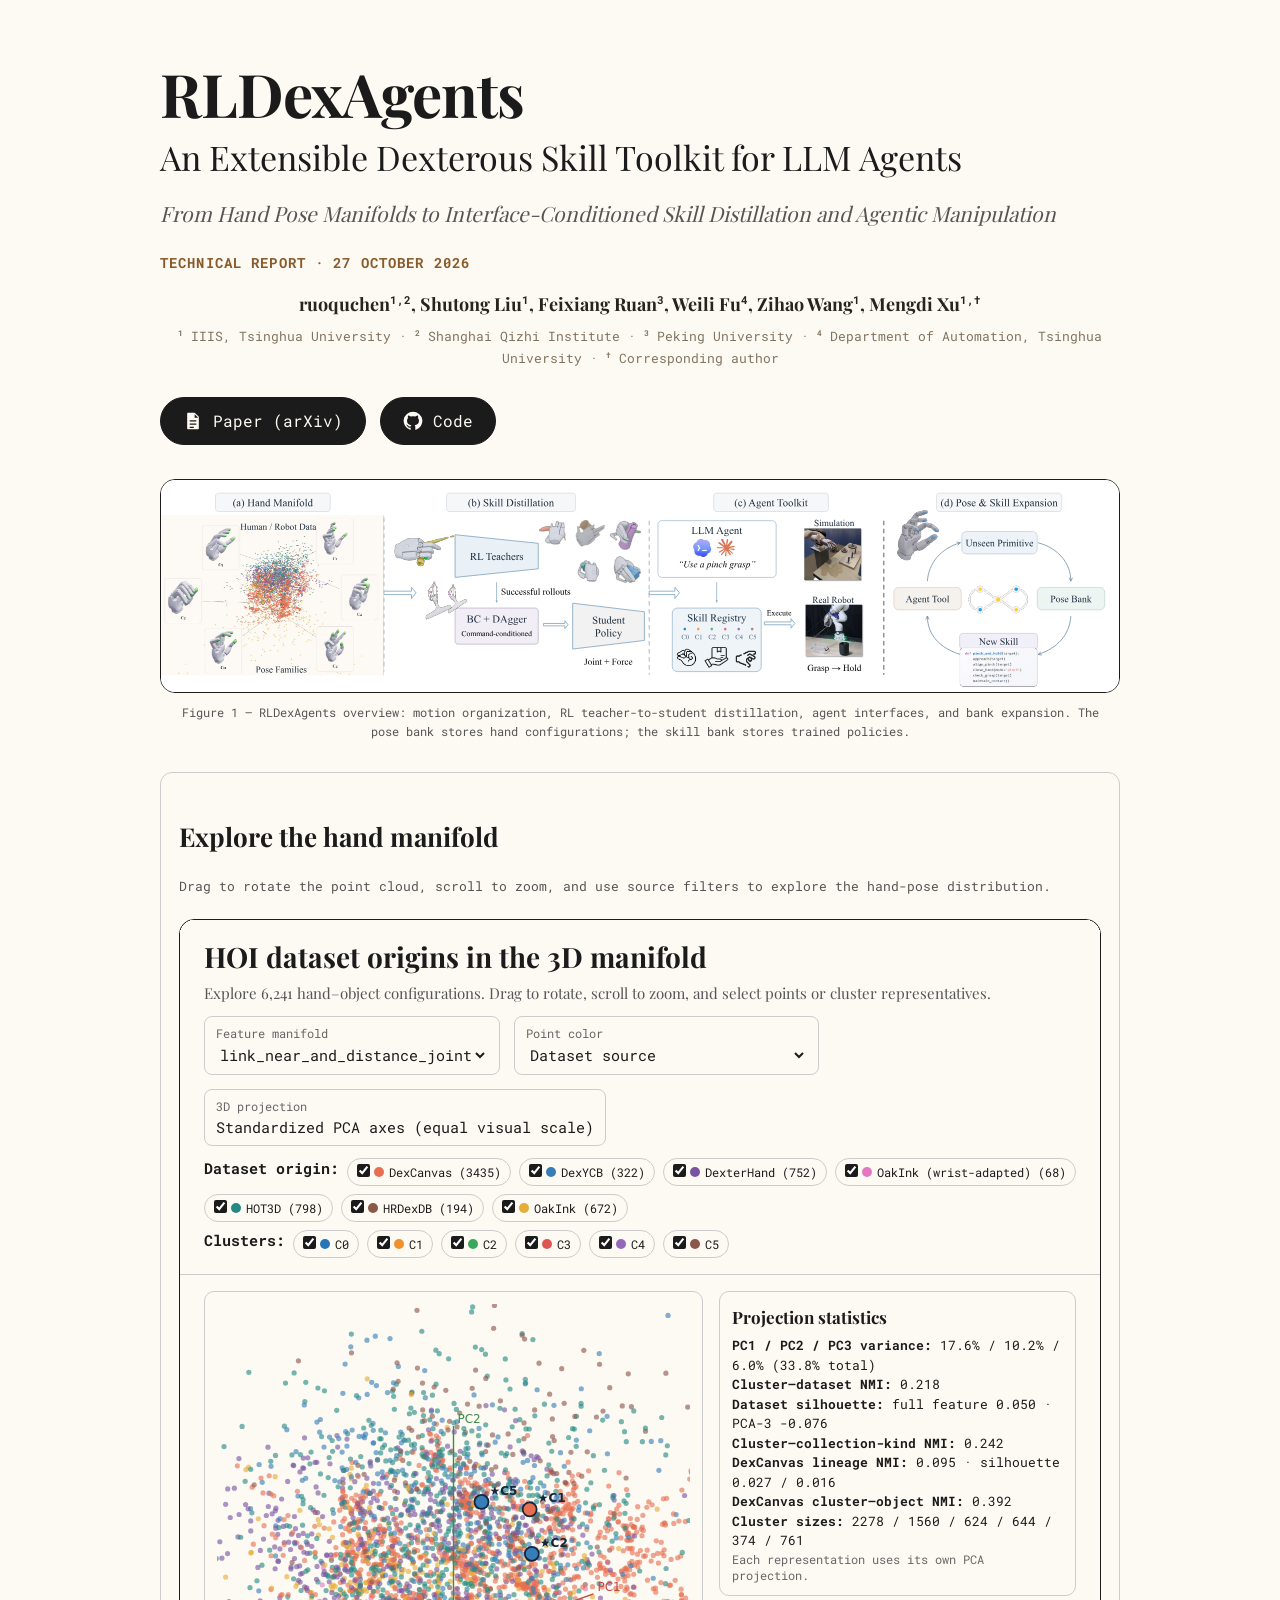
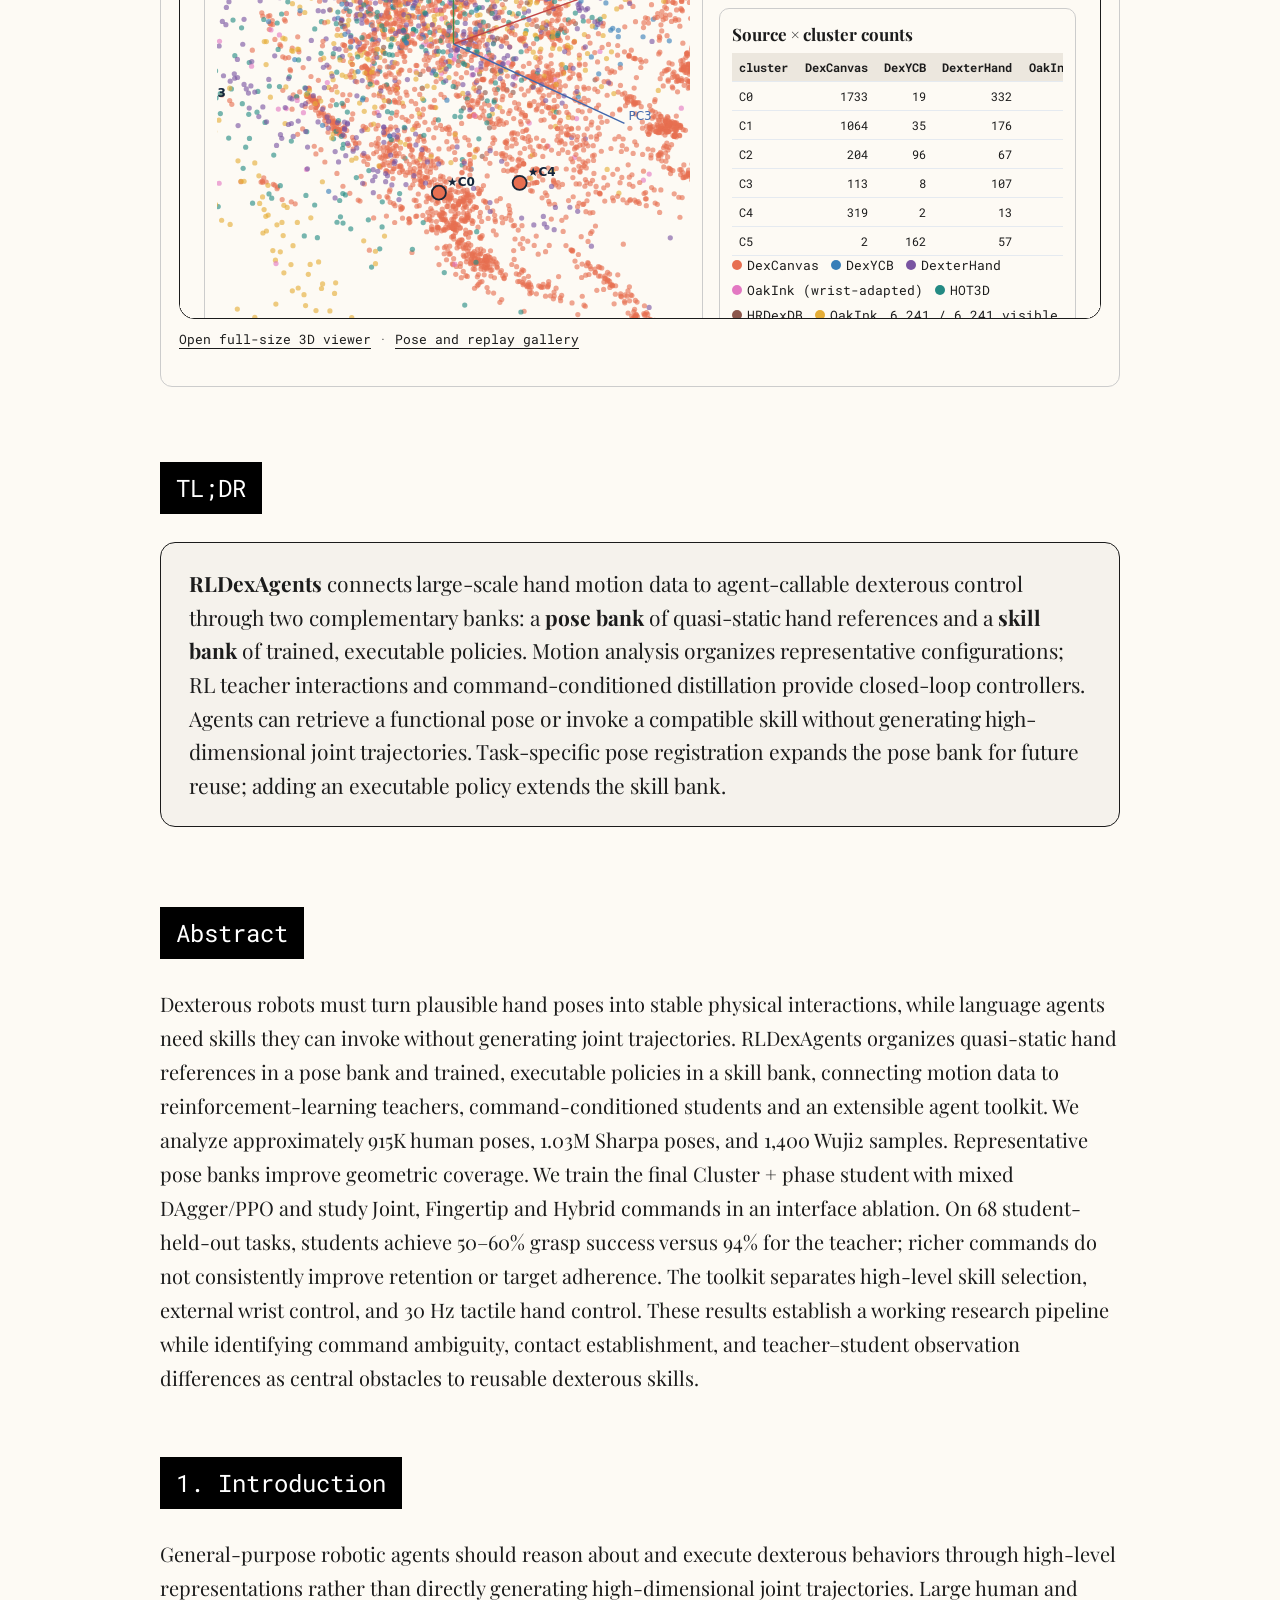
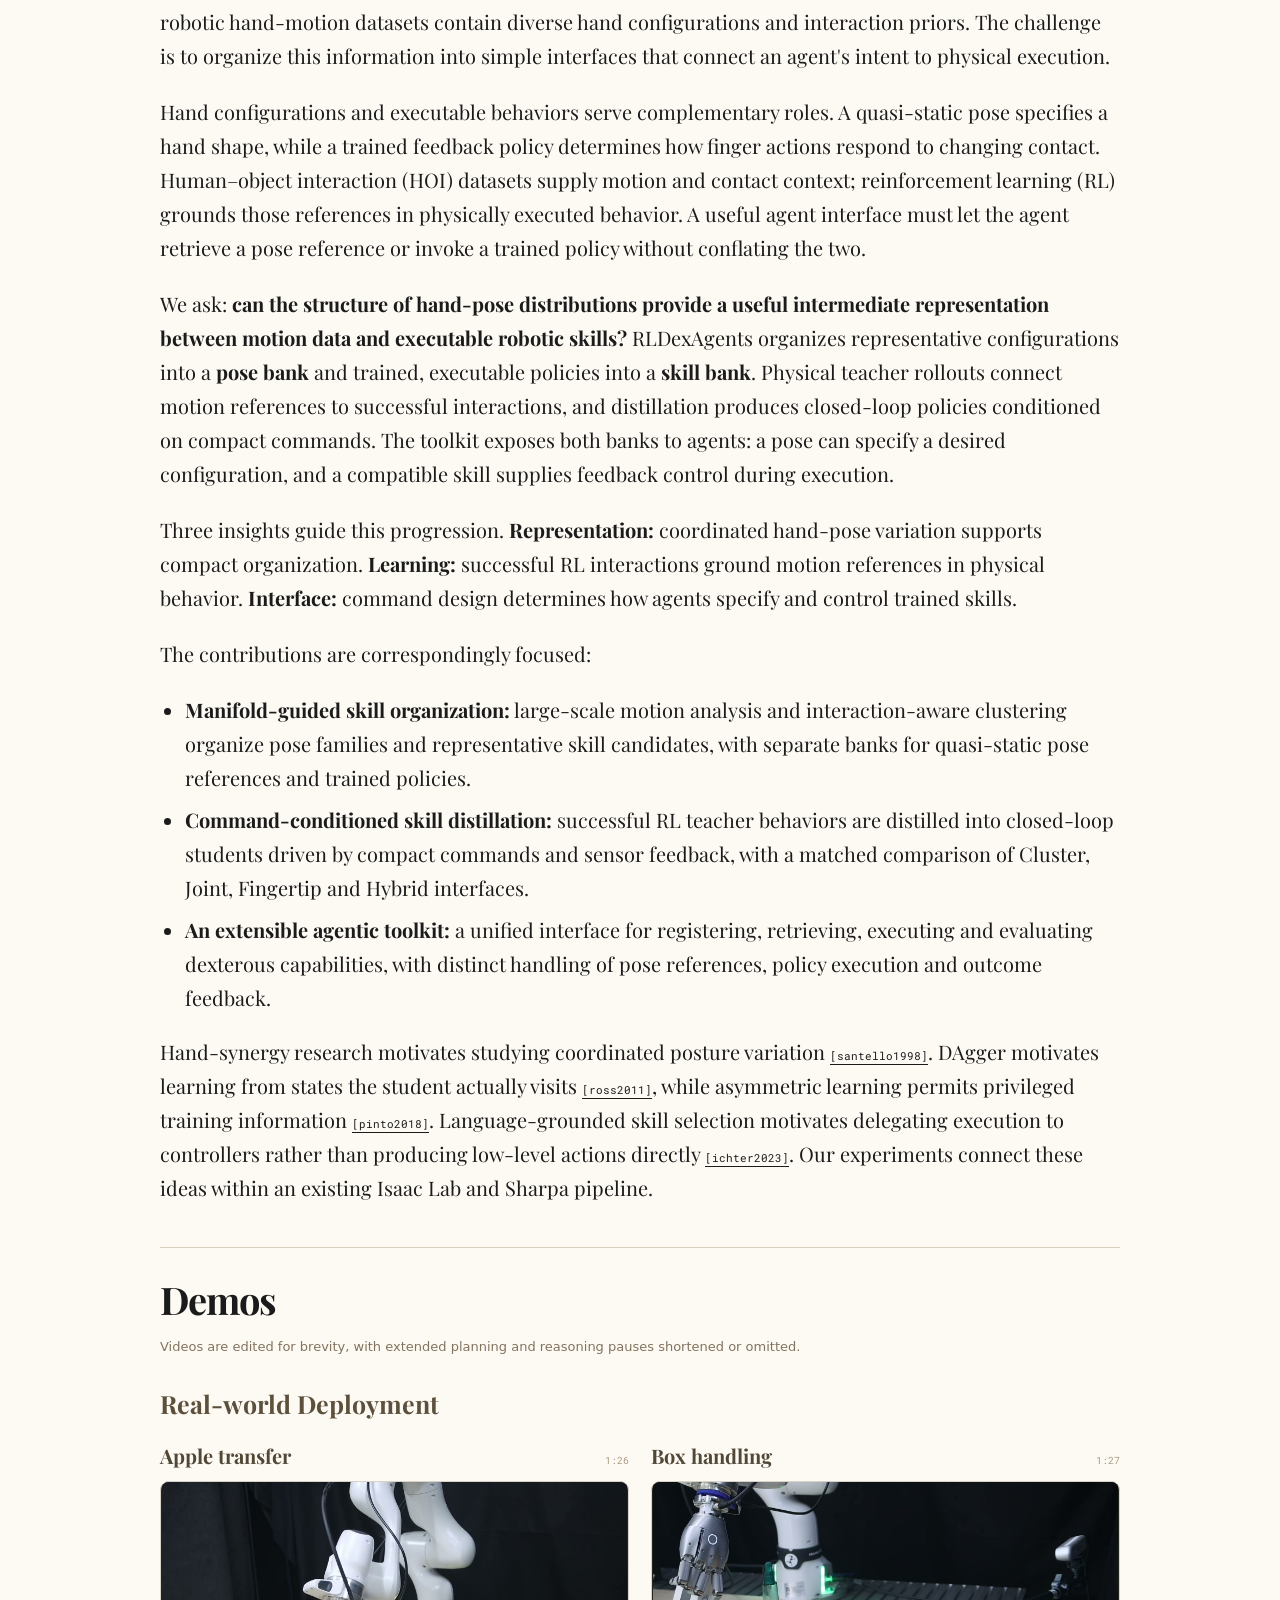
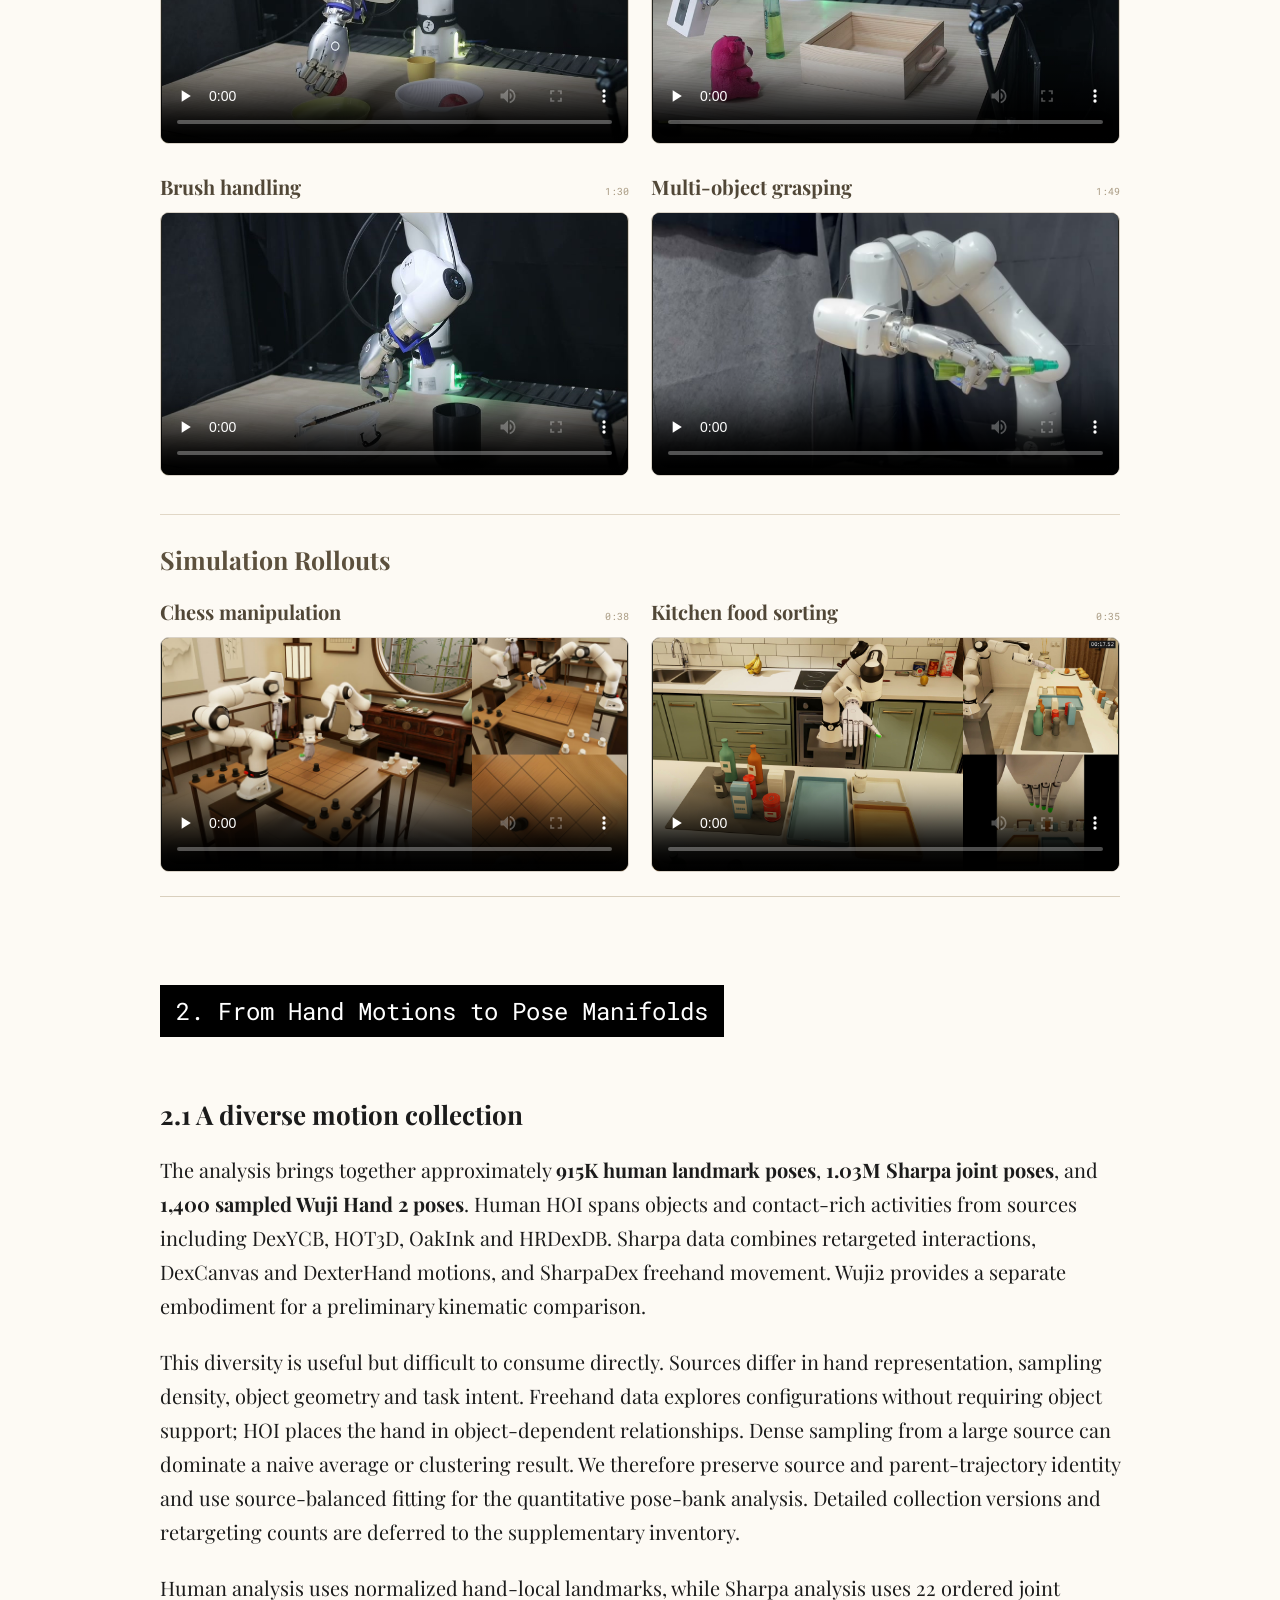
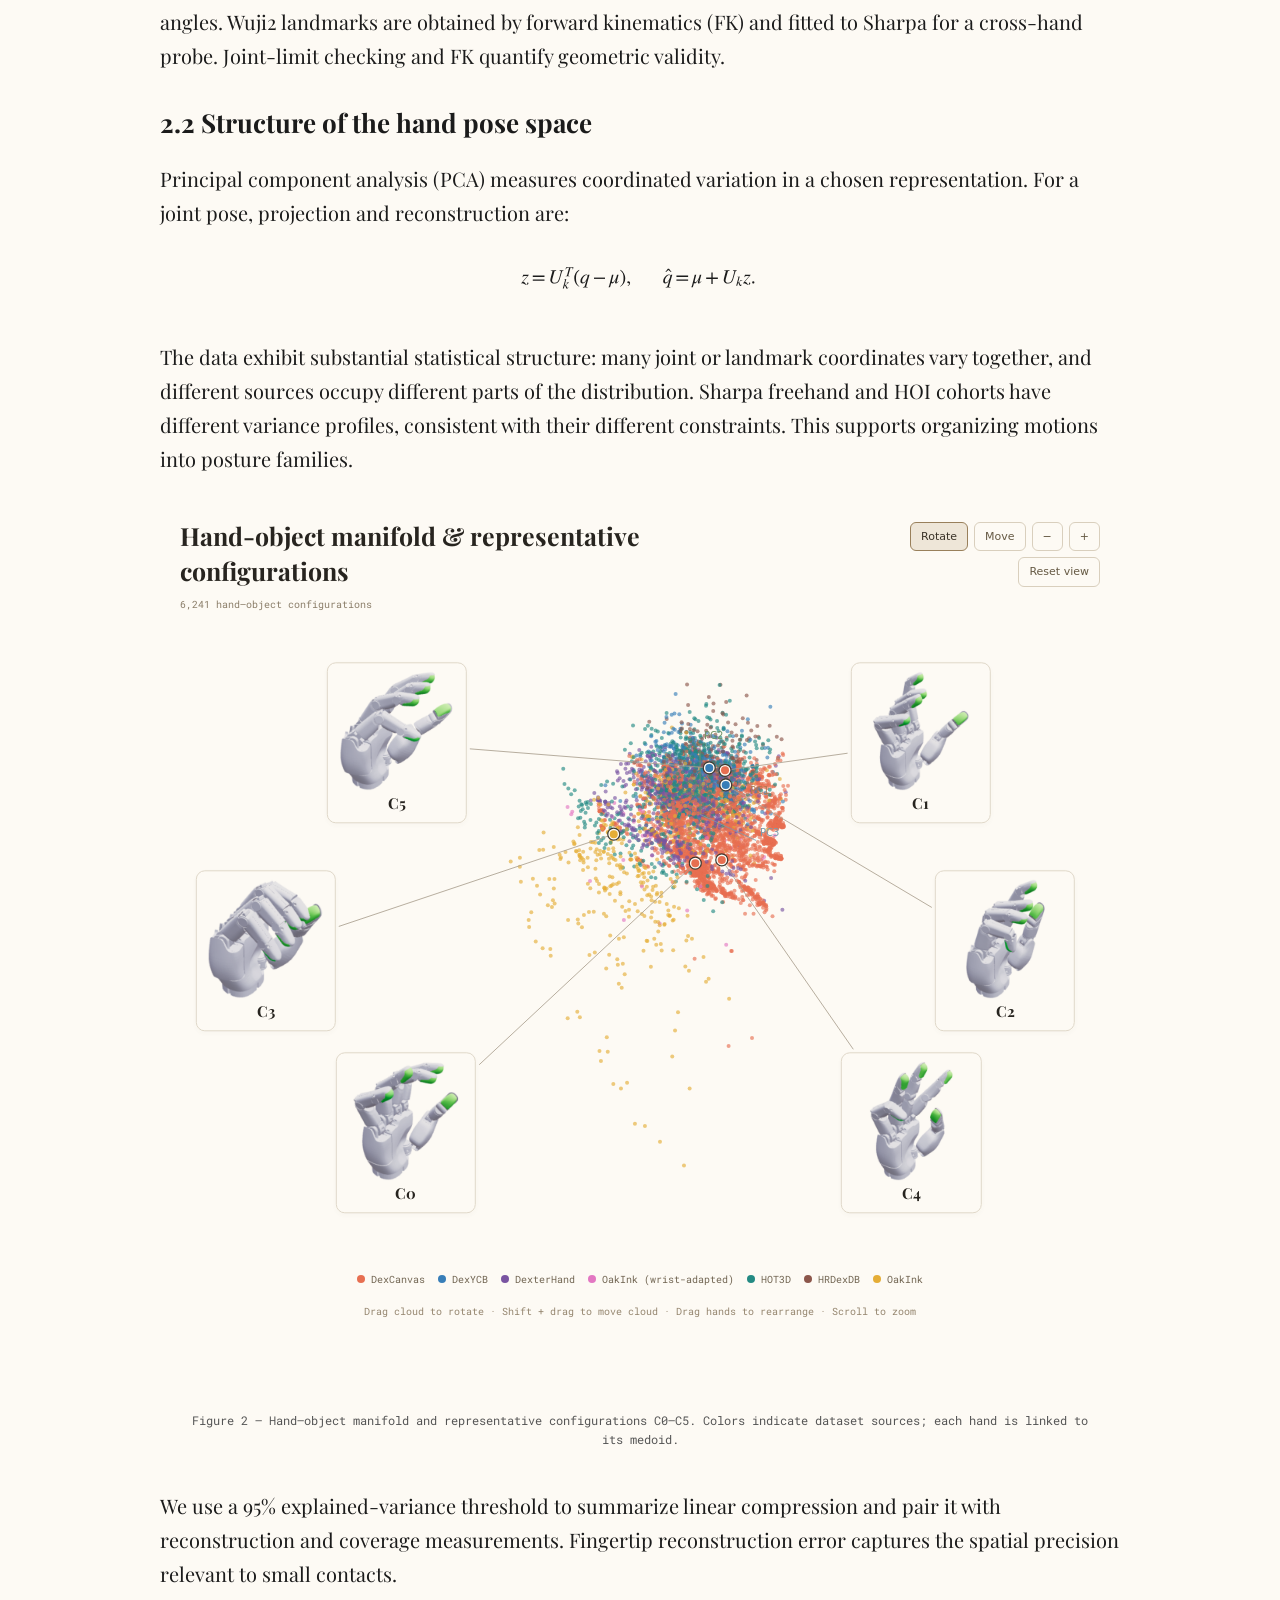
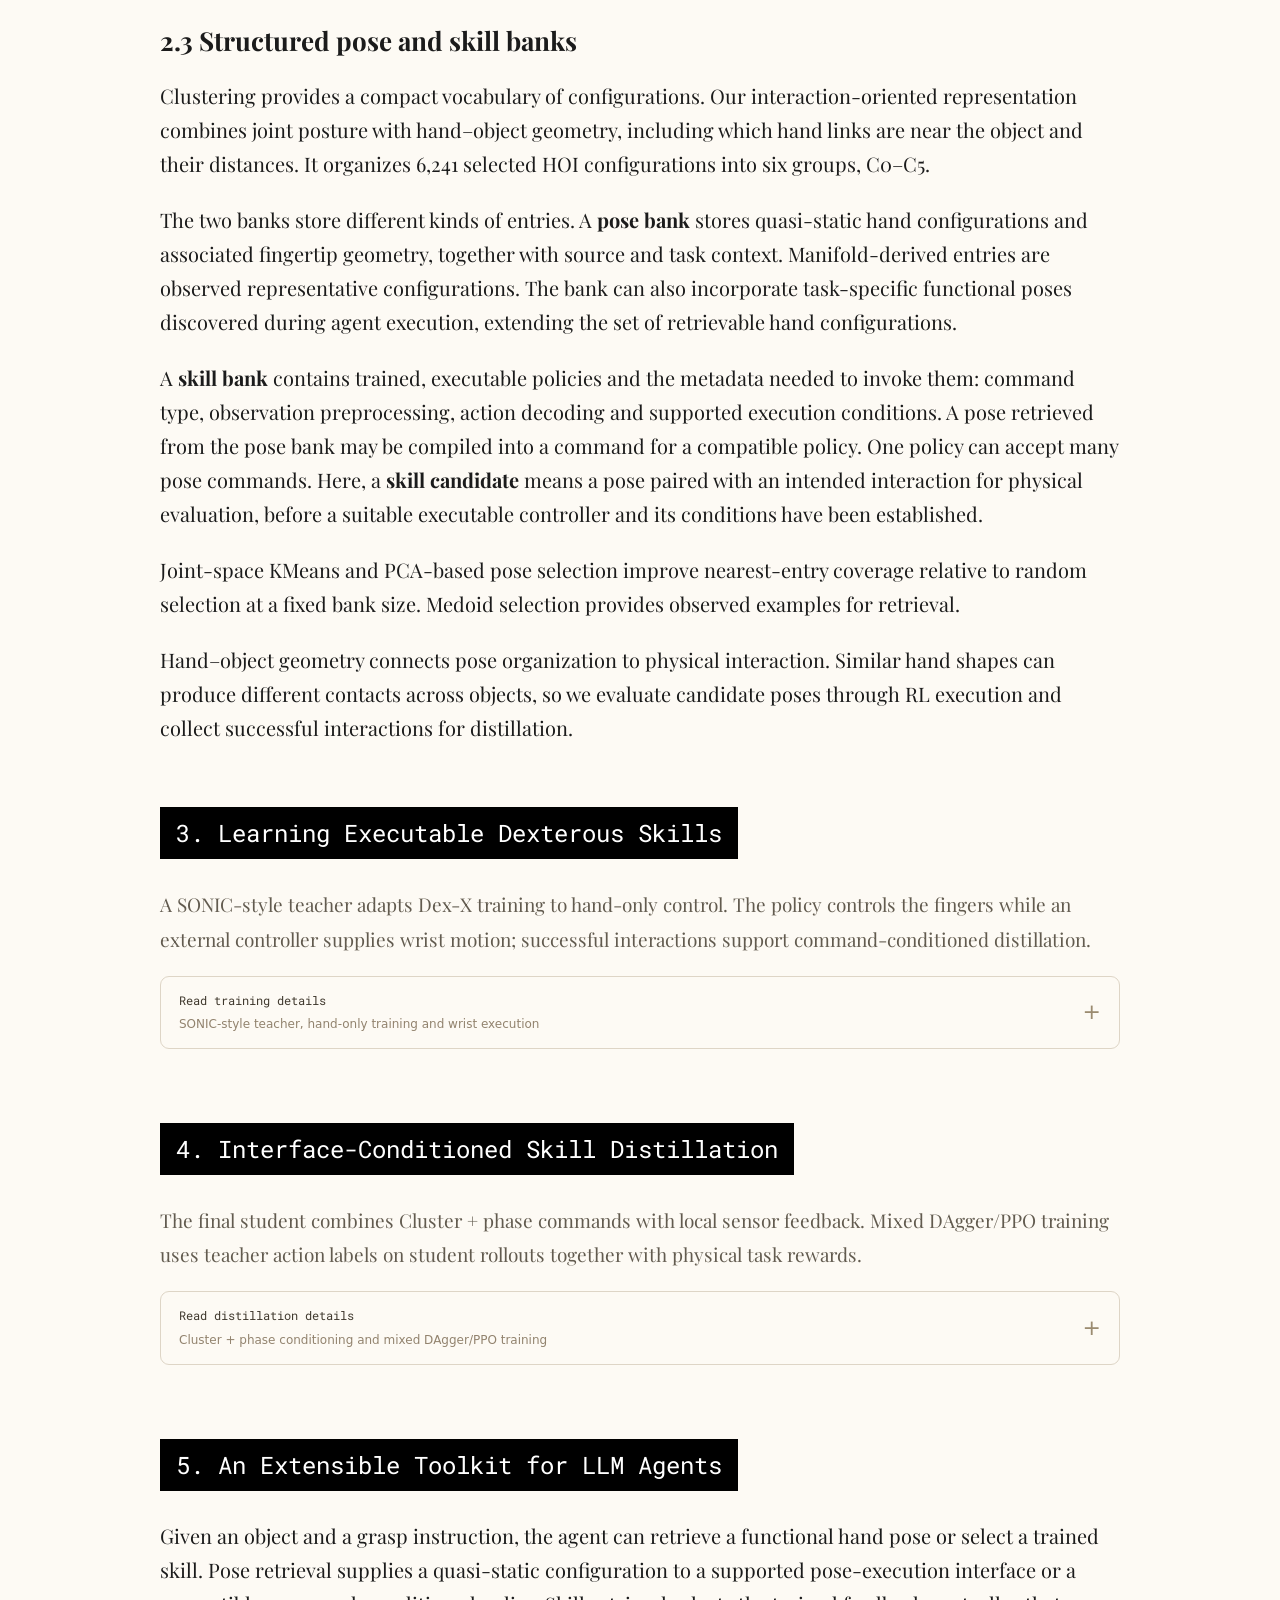
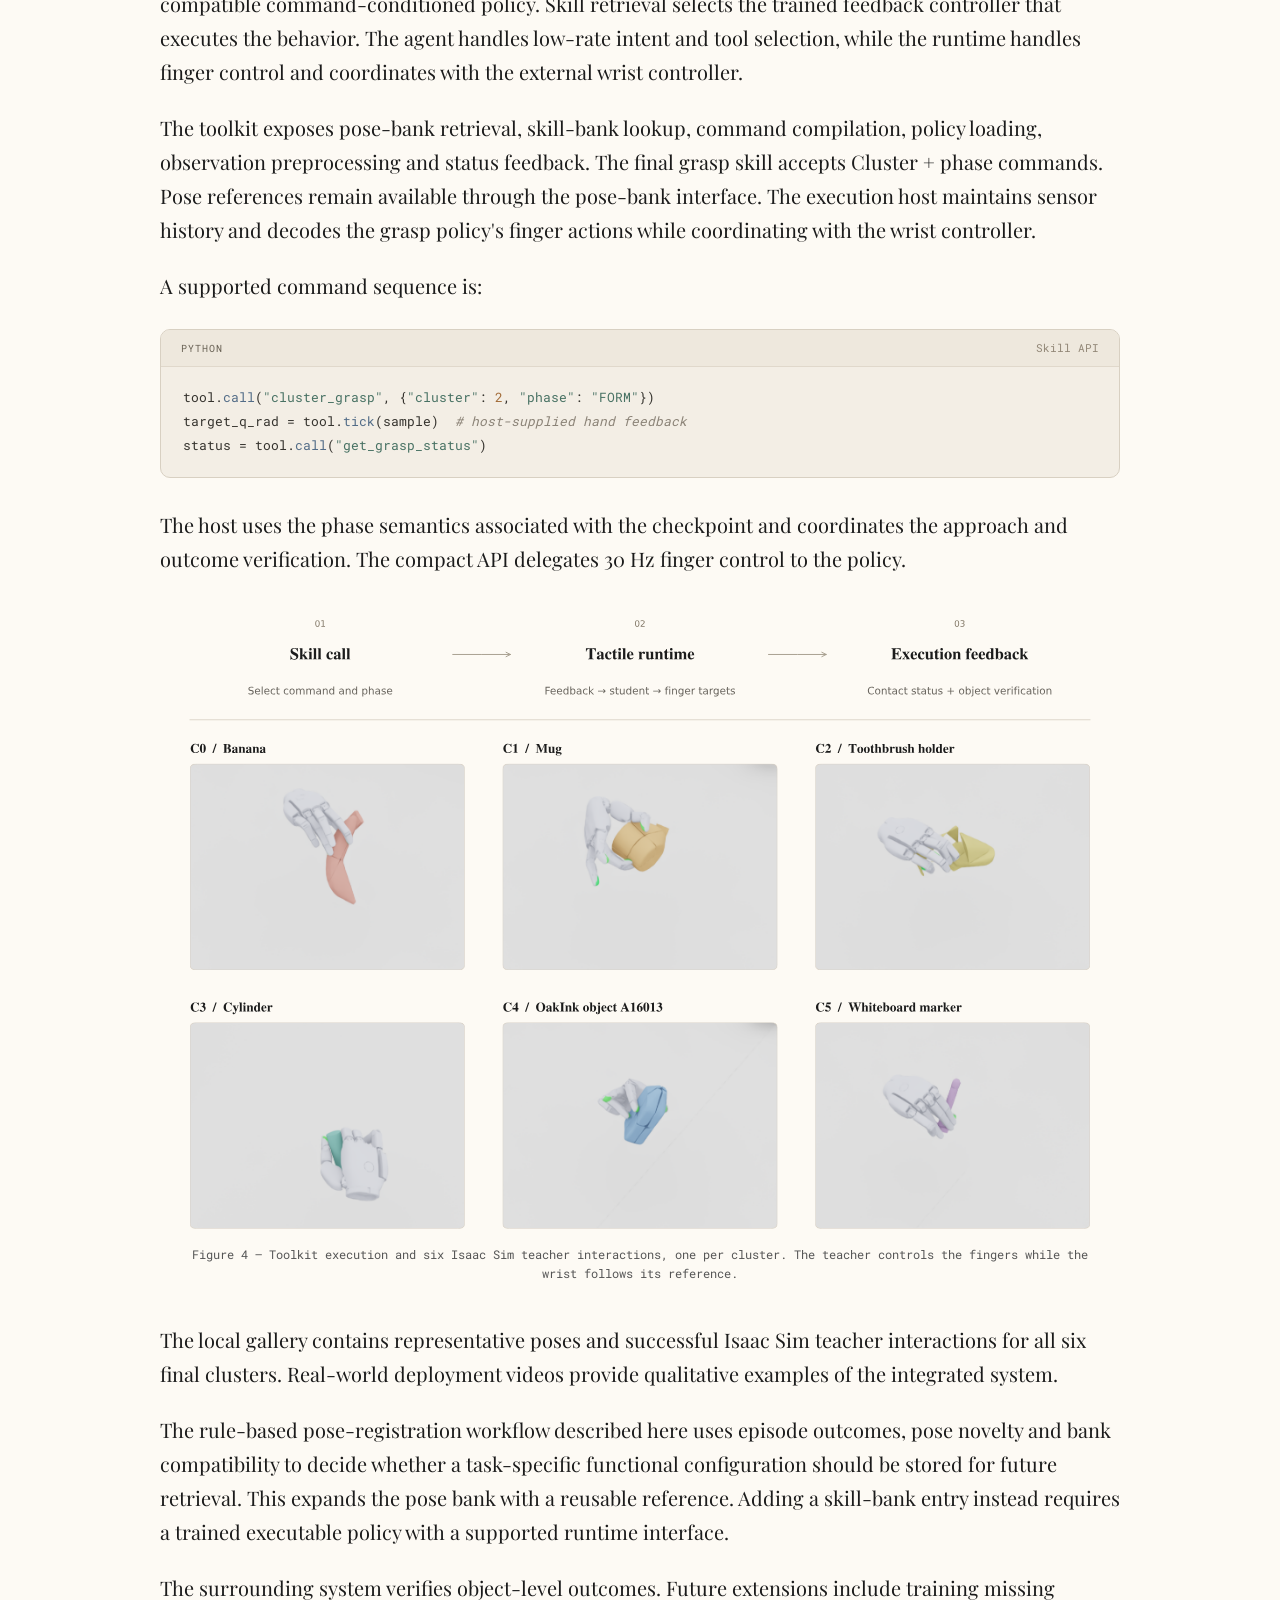
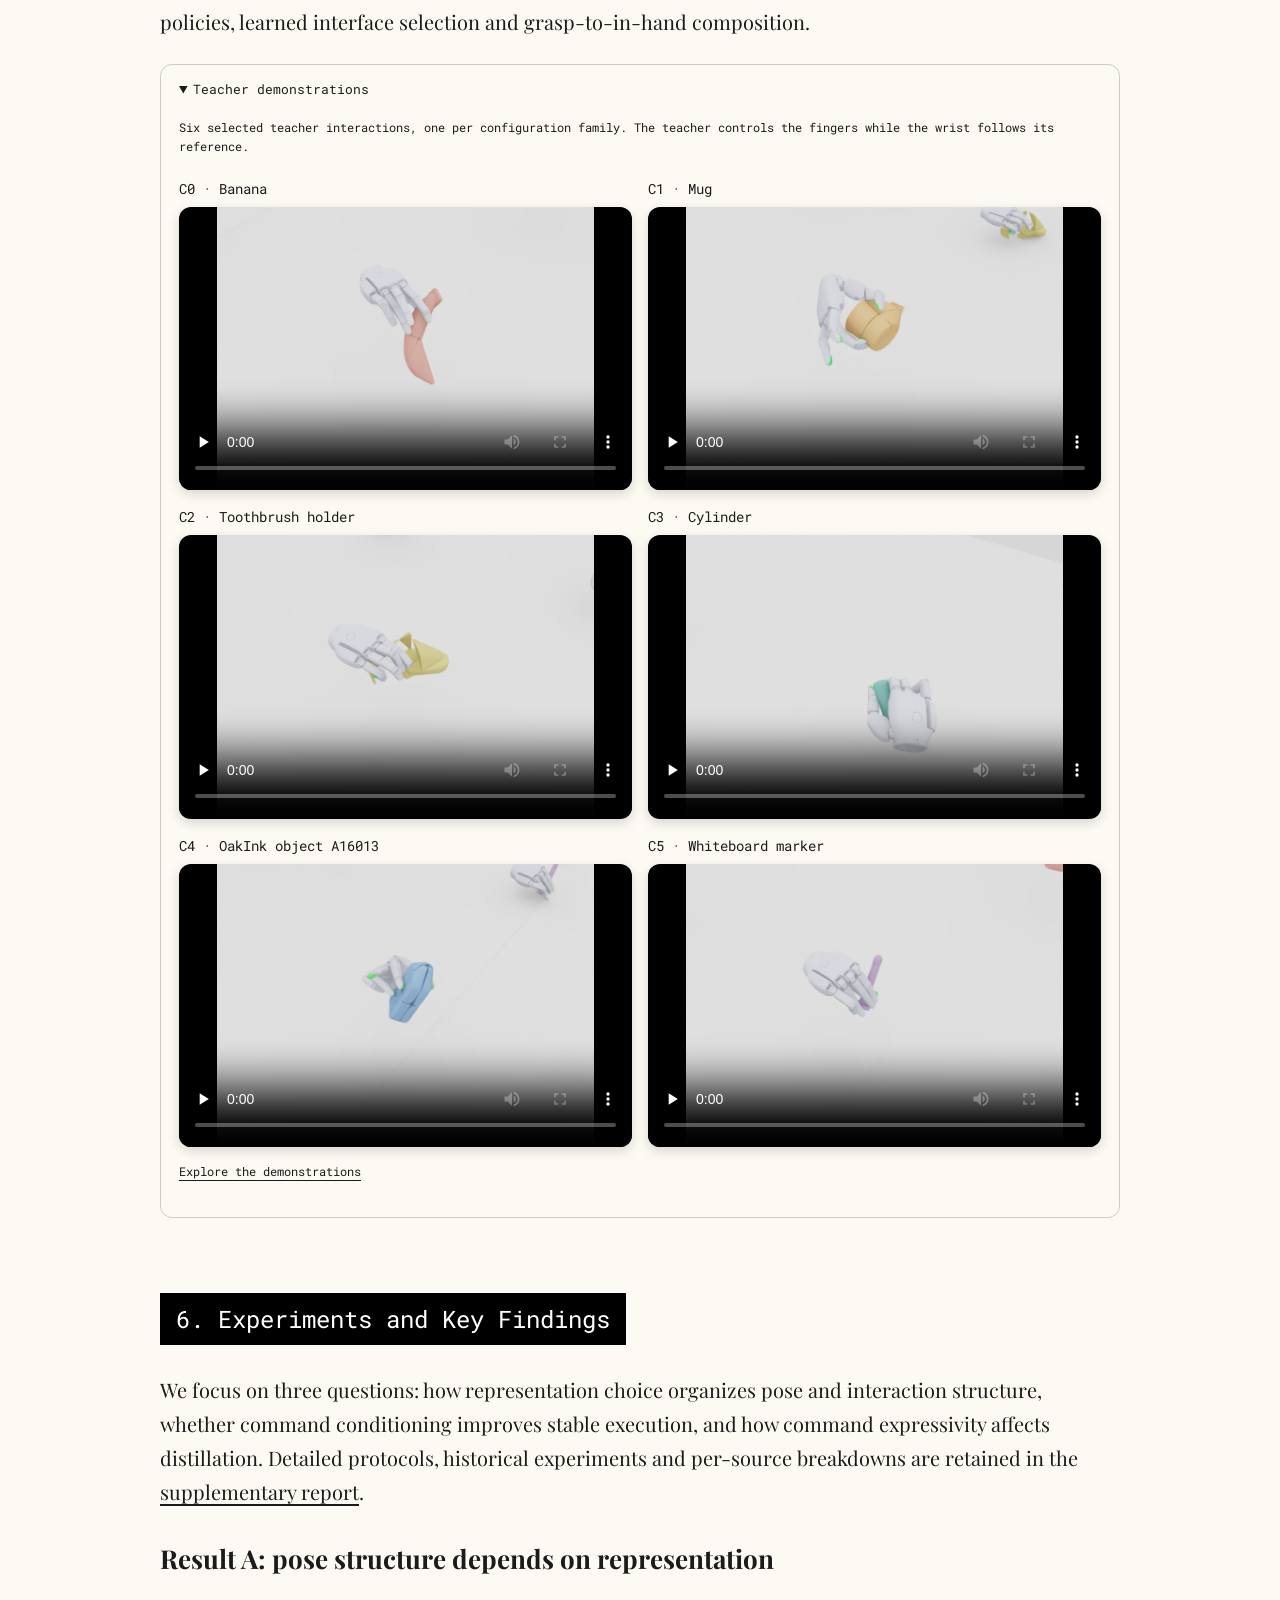
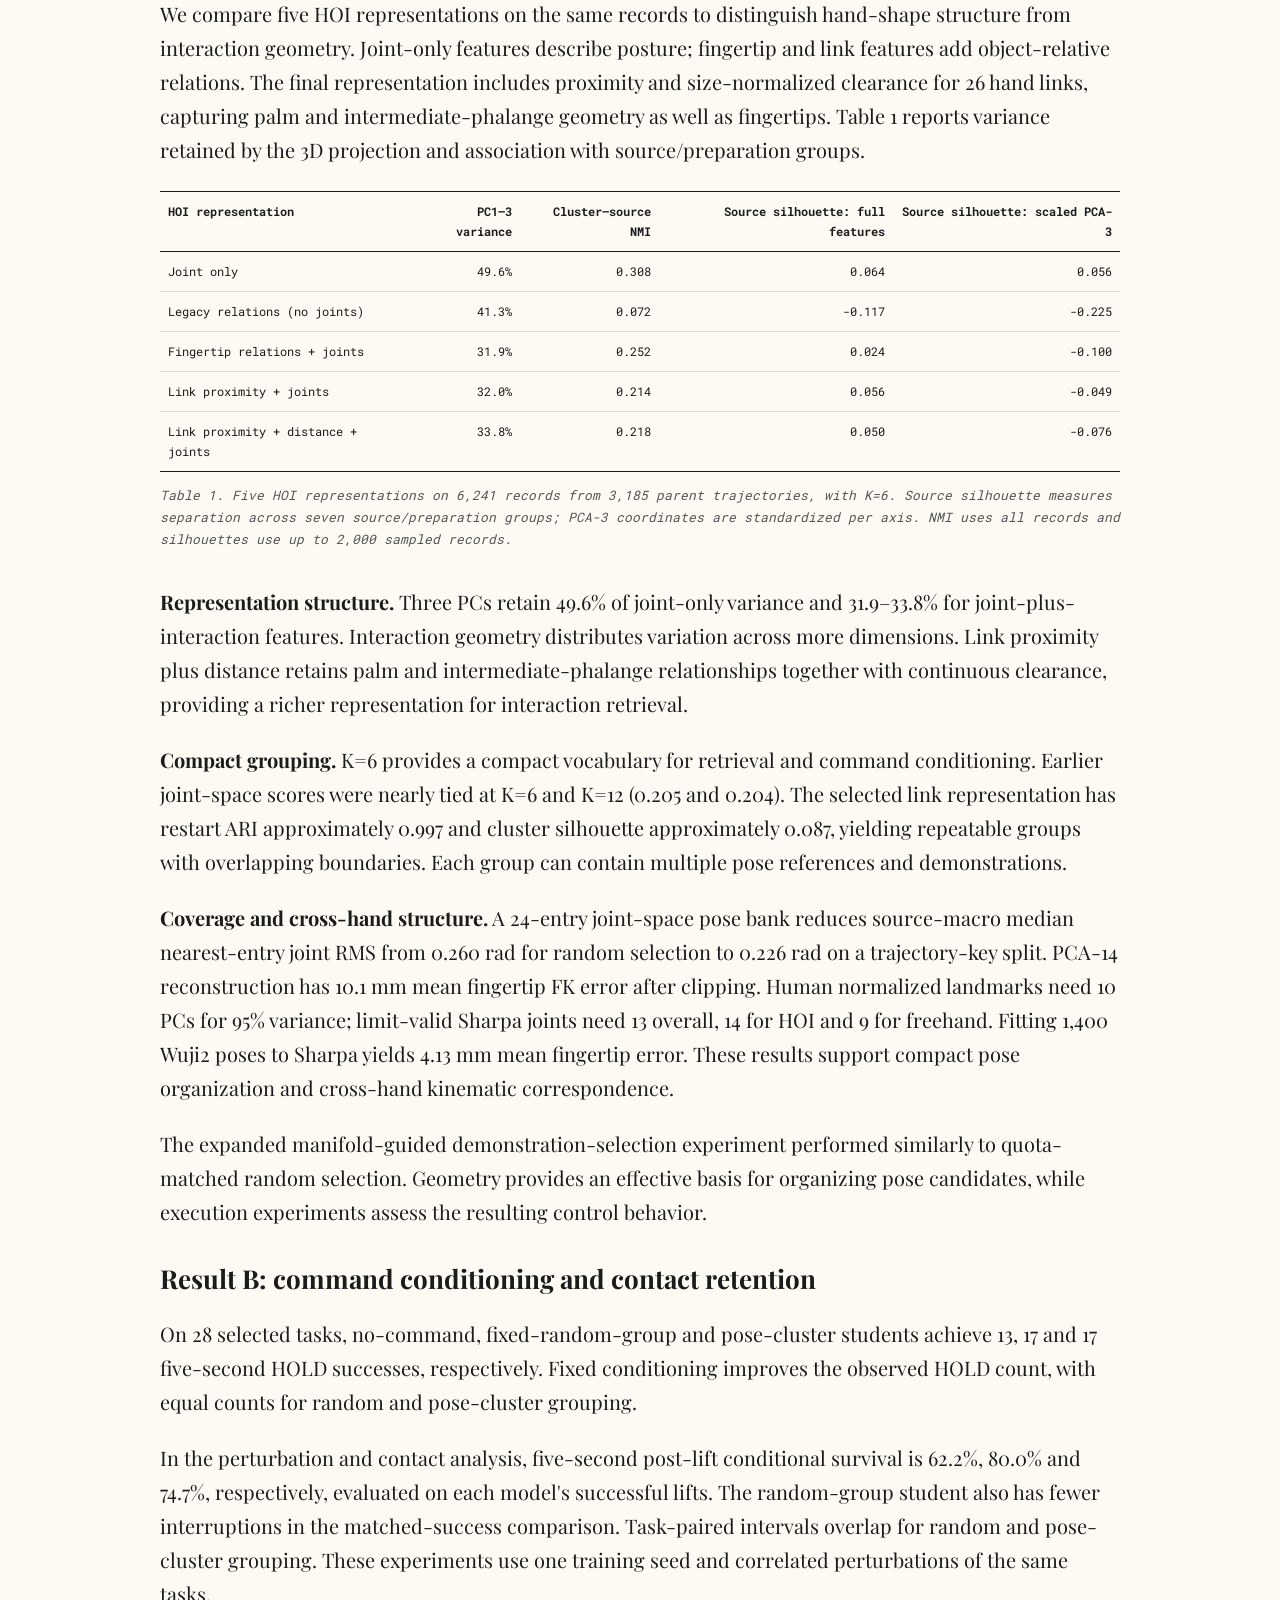
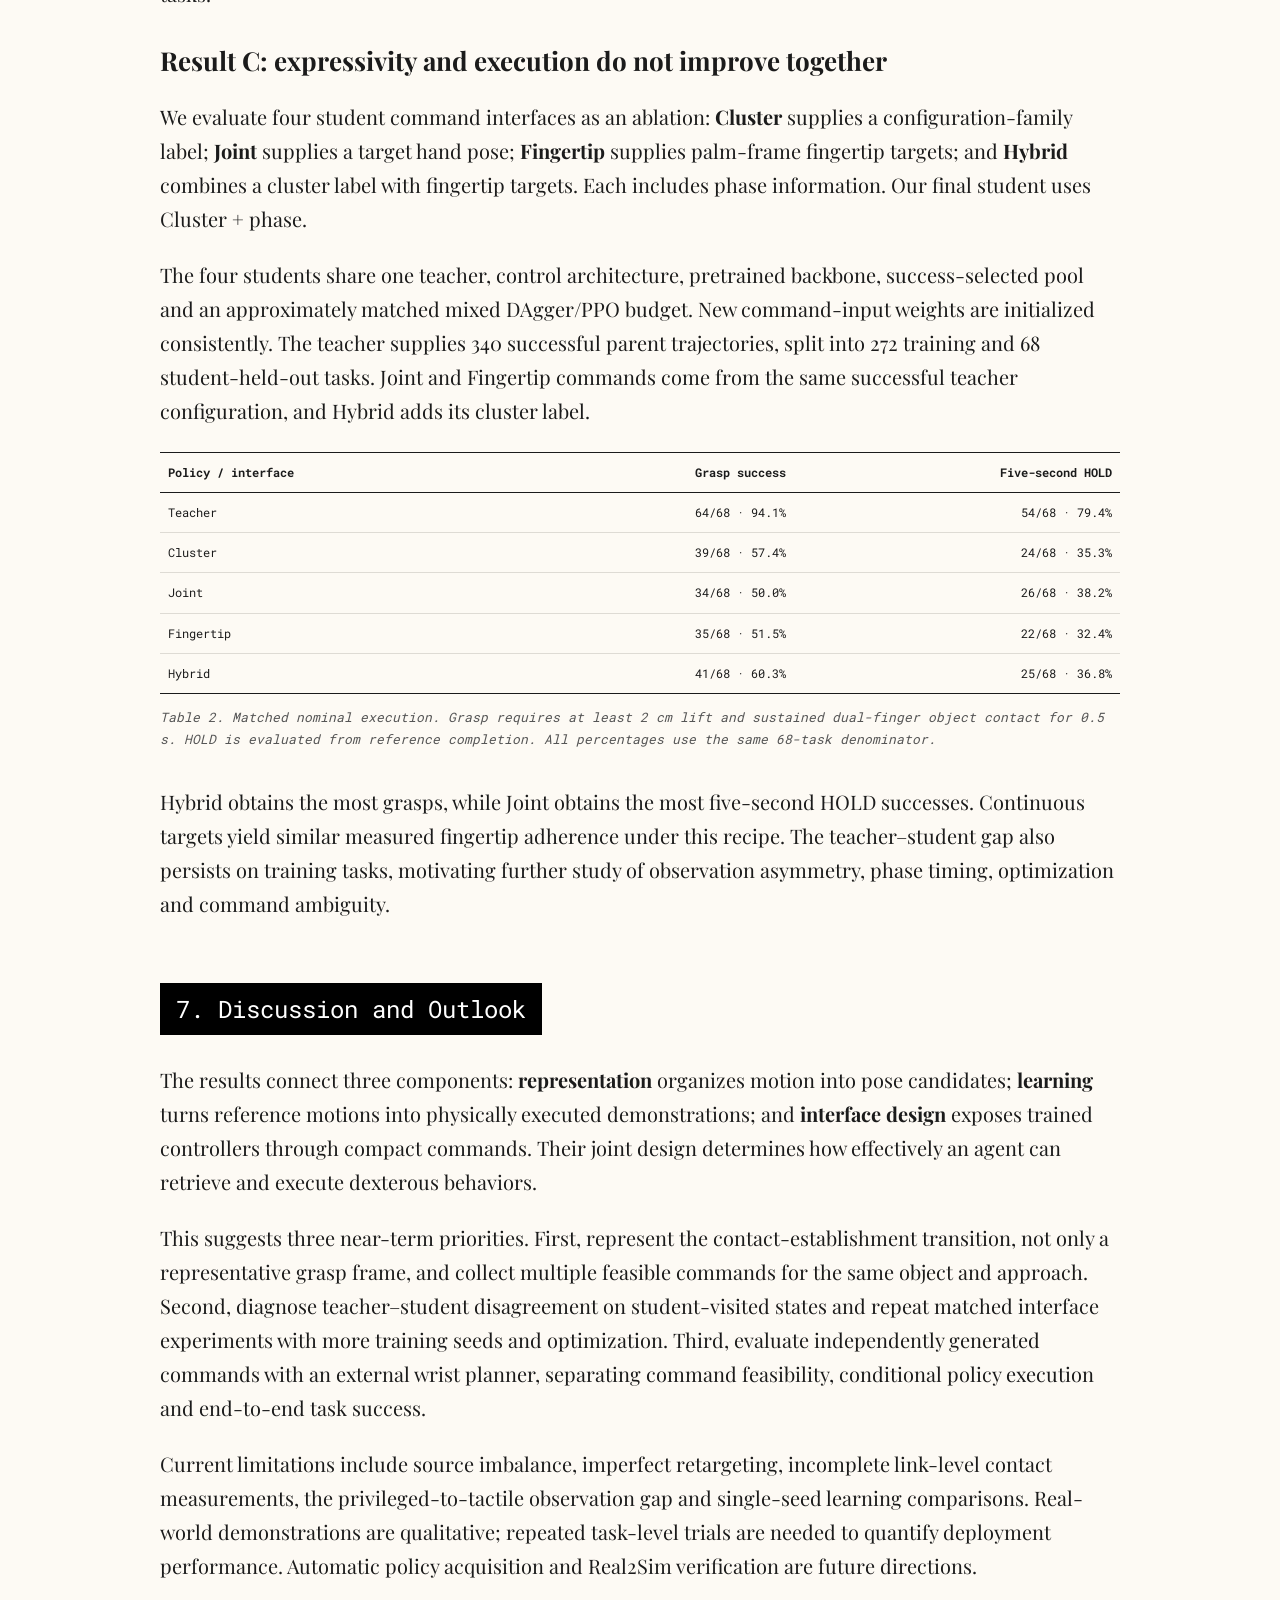
==== commit 2a45b710: "Update author label and hide supplementary tags" ====
--- a/index.html
+++ b/index.html
@@ -1,4 +1,4 @@
-<!doctype html><html lang="en"><head><meta charset="utf-8"><meta name="viewport" content="width=device-width,initial-scale=1"><title>RLDexAgents — Technical Report</title><meta name="description" content="Hand motion structure, executable skill distillation and an extensible agentic dexterous toolkit."><link rel="stylesheet" href="assets/template-fonts.css"><link rel="stylesheet" href="assets/dexx-template.css"><link rel="stylesheet" href="assets/rldex_report.css?v=project-links-20261027"><link rel="icon" href="favicon.ico?v=1" sizes="any"><link rel="icon" type="image/png" sizes="32x32" href="assets/favicon-32.png?v=1"><link rel="apple-touch-icon" sizes="180x180" href="assets/favicon-180.png"></head><body><nav class="toc" aria-label="Report contents"><h3>Content</h3><hr><ul><li><a href="#interactive-manifold">Interactive Manifold</a></li><li><a href="#tldr">TL;DR</a></li><li><a href="#abstract">Abstract</a></li><li><a href="#1-introduction">1. Introduction</a></li><li class="toc-demo"><a href="#demos">Demos</a></li><li><a href="#2-from-hand-motions-to-pose-manifolds">2. From Hand Motions to Pose Manifolds</a></li><li><a href="#3-learning-executable-dexterous-skills">3. Learning Executable Dexterous Skills</a></li><li><a href="#4-interface-conditioned-skill-distillation">4. Interface-Conditioned Skill Distillation</a></li><li><a href="#5-an-extensible-toolkit-for-llm-agents">5. An Extensible Toolkit for LLM Agents</a></li><li><a href="#6-experiments-and-key-findings">6. Experiments and Key Findings</a></li><li><a href="#7-discussion-and-outlook">7. Discussion and Outlook</a></li><li><a href="#supplementary-material">Supplementary Material</a></li><li><a href="#references">References</a></li></ul></nav><main class="main-content"><header class="report-hero"><h1 class="hero-text">RLDexAgents</h1><div class="sub-hero-text">An Extensible Dexterous Skill Toolkit for LLM Agents</div><p class="report-subtitle">From Hand Pose Manifolds to Interface-Conditioned Skill Distillation and Agentic Manipulation</p><div class="venue">Technical Report · 27 October 2026</div><div class="authors project-authors"><div class="author-names">Ruoqu Chen<sup>1,2</sup>, Shutong Liu<sup>1</sup>, Feixiang Ruan<sup>3</sup>, Weili Fu<sup>4</sup>, Zihao Wang<sup>1</sup>, Mengdi Xu<sup>1,†</sup></div><div class="author-affiliations"><sup>1</sup> IIIS, Tsinghua University · <sup>2</sup> Shanghai Qizhi Institute · <sup>3</sup> Peking University · <sup>4</sup> Department of Automation, Tsinghua University · <sup>†</sup> Corresponding author</div></div><nav class="project-links" aria-label="Project resources"><span class="link-pill" role="link" aria-disabled="true" tabindex="0" title="Paper link coming soon"><svg viewBox="0 0 24 24" aria-hidden="true"><path d="M6 2h8l5 5v14a1 1 0 0 1-1 1H6a1 1 0 0 1-1-1V3a1 1 0 0 1 1-1Zm8 1.8V8h4.2L14 3.8ZM8 11v1.5h8V11H8Zm0 4v1.5h8V15H8Zm0 4v1.5h5V19H8Z"/></svg><span>Paper (arXiv)</span></span><a class="link-pill" href="https://github.com/shutongliu-dev/rldexagents-web" target="_blank" rel="noopener"><svg viewBox="0 0 24 24" aria-hidden="true"><path d="M12 .8a11.2 11.2 0 0 0-3.54 21.83c.56.1.77-.24.77-.54v-2.08c-3.13.68-3.79-1.33-3.79-1.33-.51-1.3-1.25-1.64-1.25-1.64-1.02-.7.08-.68.08-.68 1.13.08 1.73 1.16 1.73 1.16 1 1.72 2.63 1.22 3.27.93.1-.73.4-1.22.71-1.5-2.5-.28-5.13-1.25-5.13-5.54 0-1.22.44-2.22 1.16-3-.12-.28-.5-1.42.11-2.96 0 0 .94-.3 3.08 1.15a10.7 10.7 0 0 1 5.6 0c2.14-1.45 3.07-1.15 3.07-1.15.61 1.54.23 2.68.11 2.96.73.78 1.16 1.78 1.16 3 0 4.3-2.63 5.25-5.14 5.53.4.35.76 1.04.76 2.1v3.05c0 .3.2.65.78.54A11.2 11.2 0 0 0 12 .8Z"/></svg><span>Code</span></a></nav><figure><a href="method.pdf" target="_blank" rel="noopener" title="Open original method PDF"><img loading="lazy" src="figures/method_overview.svg?v=method-20261027" alt="Figure 1 — RLDexAgents overview: motion organization, RL teacher-to-student distillation, agent interfaces, and bank expansion. The pose bank stores hand configurations; the skill bank stores trained policies."></a><figcaption class="figure-caption">Figure 1 — RLDexAgents overview: motion organization, RL teacher-to-student distillation, agent interfaces, and bank expansion. The pose bank stores hand configurations; the skill bank stores trained policies.</figcaption></figure><div class="quick-links" hidden><a class="link-pill" href="RLDexAgents_Technical_Report.md">Report</a><a class="link-pill" href="RLDexAgents_Technical_Report.tex">LaTeX</a><a class="link-pill" href="method.pdf">Method Figure</a><a class="link-pill" href="supplementary_report.html">Supplementary</a><a class="link-pill" href="pose_hoi_manifold.html">Interactive Gallery</a><a class="link-pill" href="references.bib">References</a></div></header><article class="section">
+<!doctype html><html lang="en"><head><meta charset="utf-8"><meta name="viewport" content="width=device-width,initial-scale=1"><title>RLDexAgents — Technical Report</title><meta name="description" content="Hand motion structure, executable skill distillation and an extensible agentic dexterous toolkit."><link rel="stylesheet" href="assets/template-fonts.css"><link rel="stylesheet" href="assets/dexx-template.css"><link rel="stylesheet" href="assets/rldex_report.css?v=project-links-20261027"><link rel="icon" href="favicon.ico?v=1" sizes="any"><link rel="icon" type="image/png" sizes="32x32" href="assets/favicon-32.png?v=1"><link rel="apple-touch-icon" sizes="180x180" href="assets/favicon-180.png"></head><body><nav class="toc" aria-label="Report contents"><h3>Content</h3><hr><ul><li><a href="#interactive-manifold">Interactive Manifold</a></li><li><a href="#tldr">TL;DR</a></li><li><a href="#abstract">Abstract</a></li><li><a href="#1-introduction">1. Introduction</a></li><li class="toc-demo"><a href="#demos">Demos</a></li><li><a href="#2-from-hand-motions-to-pose-manifolds">2. From Hand Motions to Pose Manifolds</a></li><li><a href="#3-learning-executable-dexterous-skills">3. Learning Executable Dexterous Skills</a></li><li><a href="#4-interface-conditioned-skill-distillation">4. Interface-Conditioned Skill Distillation</a></li><li><a href="#5-an-extensible-toolkit-for-llm-agents">5. An Extensible Toolkit for LLM Agents</a></li><li><a href="#6-experiments-and-key-findings">6. Experiments and Key Findings</a></li><li><a href="#7-discussion-and-outlook">7. Discussion and Outlook</a></li><li><a href="#supplementary-material">Supplementary Material</a></li><li><a href="#references">References</a></li></ul></nav><main class="main-content"><header class="report-hero"><h1 class="hero-text">RLDexAgents</h1><div class="sub-hero-text">An Extensible Dexterous Skill Toolkit for LLM Agents</div><p class="report-subtitle">From Hand Pose Manifolds to Interface-Conditioned Skill Distillation and Agentic Manipulation</p><div class="venue">Technical Report · 27 October 2026</div><div class="authors project-authors"><div class="author-names">ruoquchen<sup>1,2</sup>, Shutong Liu<sup>1</sup>, Feixiang Ruan<sup>3</sup>, Weili Fu<sup>4</sup>, Zihao Wang<sup>1</sup>, Mengdi Xu<sup>1,†</sup></div><div class="author-affiliations"><sup>1</sup> IIIS, Tsinghua University · <sup>2</sup> Shanghai Qizhi Institute · <sup>3</sup> Peking University · <sup>4</sup> Department of Automation, Tsinghua University · <sup>†</sup> Corresponding author</div></div><nav class="project-links" aria-label="Project resources"><span class="link-pill" role="link" aria-disabled="true" tabindex="0" title="Paper link coming soon"><svg viewBox="0 0 24 24" aria-hidden="true"><path d="M6 2h8l5 5v14a1 1 0 0 1-1 1H6a1 1 0 0 1-1-1V3a1 1 0 0 1 1-1Zm8 1.8V8h4.2L14 3.8ZM8 11v1.5h8V11H8Zm0 4v1.5h8V15H8Zm0 4v1.5h5V19H8Z"/></svg><span>Paper (arXiv)</span></span><a class="link-pill" href="https://github.com/shutongliu-dev/rldexagents-web" target="_blank" rel="noopener"><svg viewBox="0 0 24 24" aria-hidden="true"><path d="M12 .8a11.2 11.2 0 0 0-3.54 21.83c.56.1.77-.24.77-.54v-2.08c-3.13.68-3.79-1.33-3.79-1.33-.51-1.3-1.25-1.64-1.25-1.64-1.02-.7.08-.68.08-.68 1.13.08 1.73 1.16 1.73 1.16 1 1.72 2.63 1.22 3.27.93.1-.73.4-1.22.71-1.5-2.5-.28-5.13-1.25-5.13-5.54 0-1.22.44-2.22 1.16-3-.12-.28-.5-1.42.11-2.96 0 0 .94-.3 3.08 1.15a10.7 10.7 0 0 1 5.6 0c2.14-1.45 3.07-1.15 3.07-1.15.61 1.54.23 2.68.11 2.96.73.78 1.16 1.78 1.16 3 0 4.3-2.63 5.25-5.14 5.53.4.35.76 1.04.76 2.1v3.05c0 .3.2.65.78.54A11.2 11.2 0 0 0 12 .8Z"/></svg><span>Code</span></a></nav><figure><a href="method.pdf" target="_blank" rel="noopener" title="Open original method PDF"><img loading="lazy" src="figures/method_overview.svg?v=method-20261027" alt="Figure 1 — RLDexAgents overview: motion organization, RL teacher-to-student distillation, agent interfaces, and bank expansion. The pose bank stores hand configurations; the skill bank stores trained policies."></a><figcaption class="figure-caption">Figure 1 — RLDexAgents overview: motion organization, RL teacher-to-student distillation, agent interfaces, and bank expansion. The pose bank stores hand configurations; the skill bank stores trained policies.</figcaption></figure><div class="quick-links" hidden><a class="link-pill" href="RLDexAgents_Technical_Report.md">Report</a><a class="link-pill" href="RLDexAgents_Technical_Report.tex">LaTeX</a><a class="link-pill" href="method.pdf">Method Figure</a><a class="link-pill" href="supplementary_report.html">Supplementary</a><a class="link-pill" href="pose_hoi_manifold.html">Interactive Gallery</a><a class="link-pill" href="references.bib">References</a></div></header><article class="section">
 <section class="interactive-evidence" id="interactive-manifold"><h3>Explore the hand manifold</h3><p>Drag to rotate the point cloud, scroll to zoom, and use source filters to explore the hand-pose distribution.</p><iframe src="manifold.html" title="Interactive hand-object manifold by dataset source" loading="eager"></iframe><p><a href="manifold.html" target="_blank" rel="noopener">Open full-size 3D viewer</a> · <a href="pose_hoi_manifold.html">Pose and replay gallery</a><a href="data/wrist_adapted_source_audit.json" data-maintenance hidden>Source audit</a></p></section><h2 class="tagline" id="tldr">TL;DR</h2><div class="tldr"><p><strong>RLDexAgents</strong> connects large-scale hand motion data to agent-callable dexterous control through two complementary banks: a <strong>pose bank</strong> of quasi-static hand references and a <strong>skill bank</strong> of trained, executable policies. Motion analysis organizes representative configurations; RL teacher interactions and command-conditioned distillation provide closed-loop controllers. Agents can retrieve a functional pose or invoke a compatible skill without generating high-dimensional joint trajectories. Task-specific pose registration expands the pose bank for future reuse; adding an executable policy extends the skill bank.</p></div><h2 class="tagline" id="abstract">Abstract</h2>
 <p>Dexterous robots must turn plausible hand poses into stable physical interactions, while language agents need skills they can invoke without generating joint trajectories. RLDexAgents organizes quasi-static hand references in a pose bank and trained, executable policies in a skill bank, connecting motion data to reinforcement-learning teachers, command-conditioned students and an extensible agent toolkit. We analyze approximately 915K human poses, 1.03M Sharpa poses, and 1,400 Wuji2 samples. Representative pose banks improve geometric coverage. We train the final Cluster + phase student with mixed DAgger/PPO and study Joint, Fingertip and Hybrid commands in an interface ablation. On 68 student-held-out tasks, students achieve 50–60% grasp success versus 94% for the teacher; richer commands do not consistently improve retention or target adherence. The toolkit separates high-level skill selection, external wrist control, and 30 Hz tactile hand control. These results establish a working research pipeline while identifying command ambiguity, contact establishment, and teacher–student observation differences as central obstacles to reusable dexterous skills.</p>
 <h2 class="tagline" id="1-introduction">1. Introduction</h2>
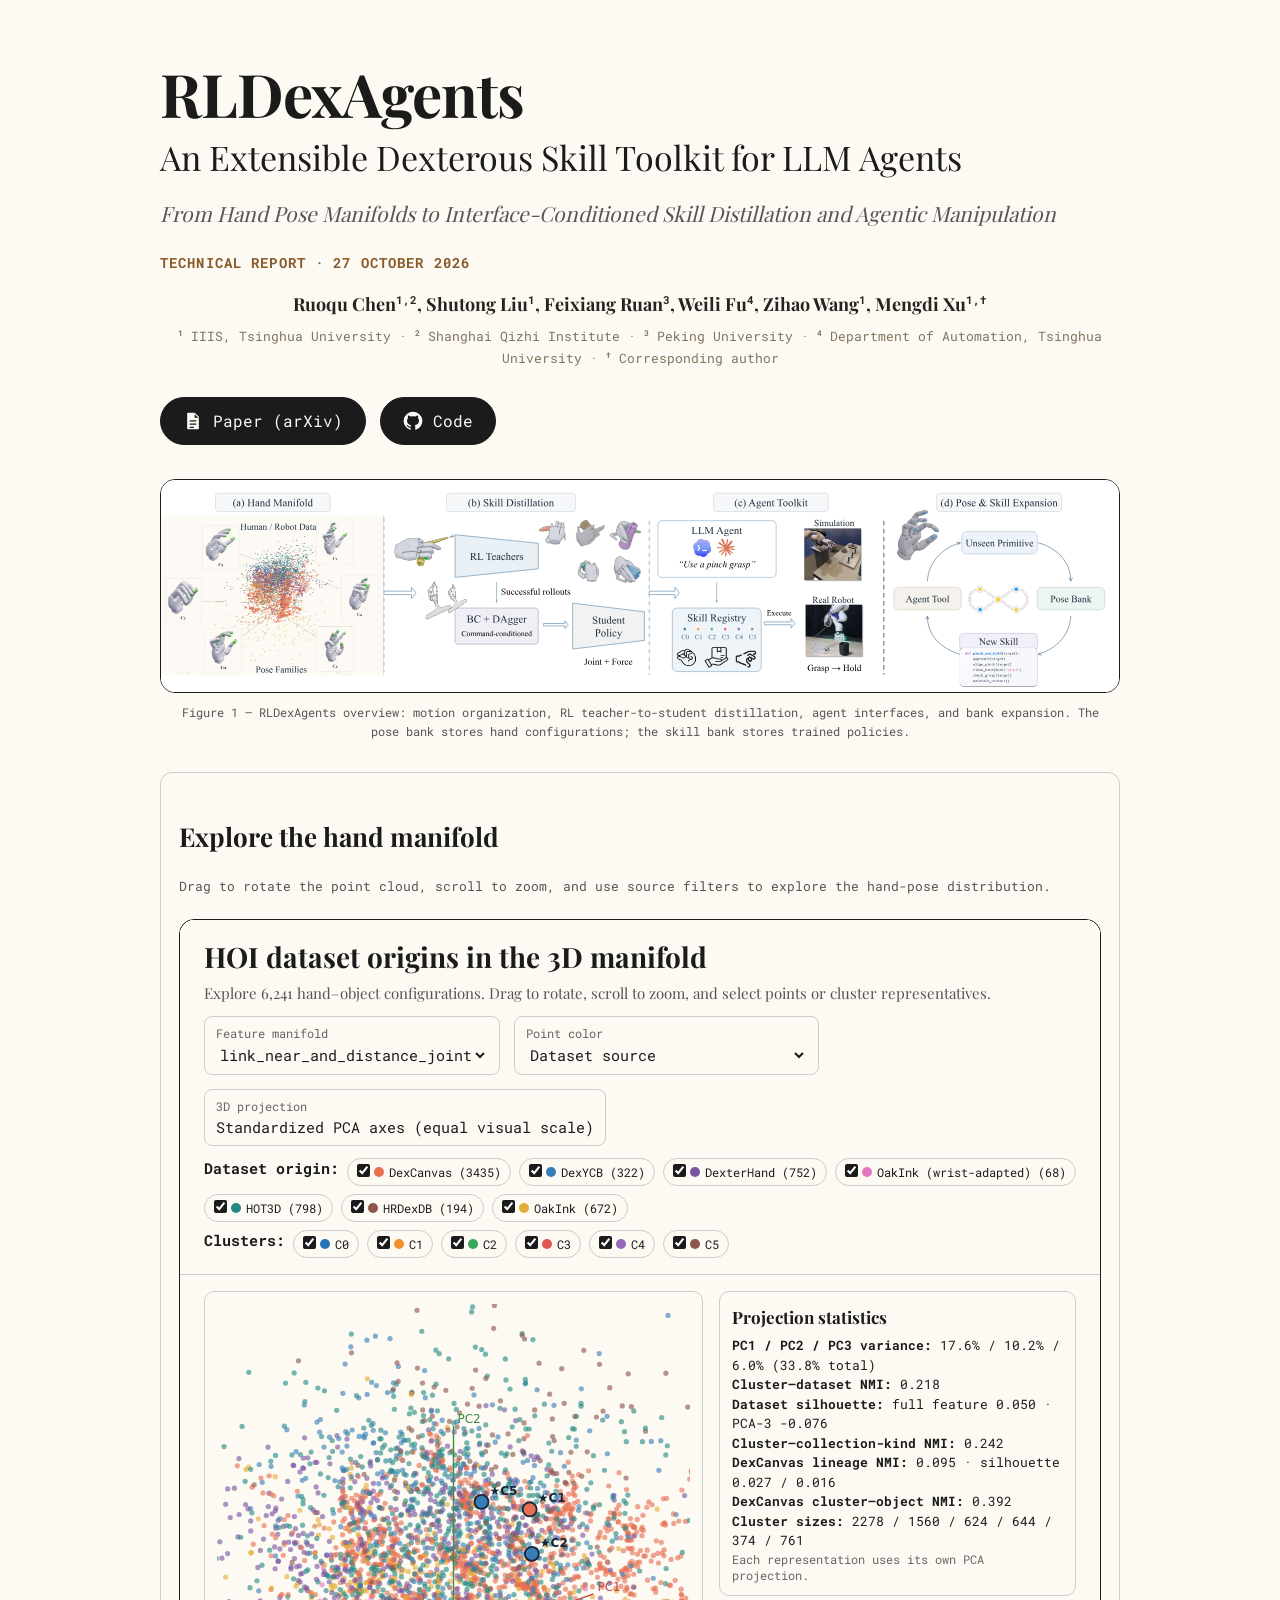
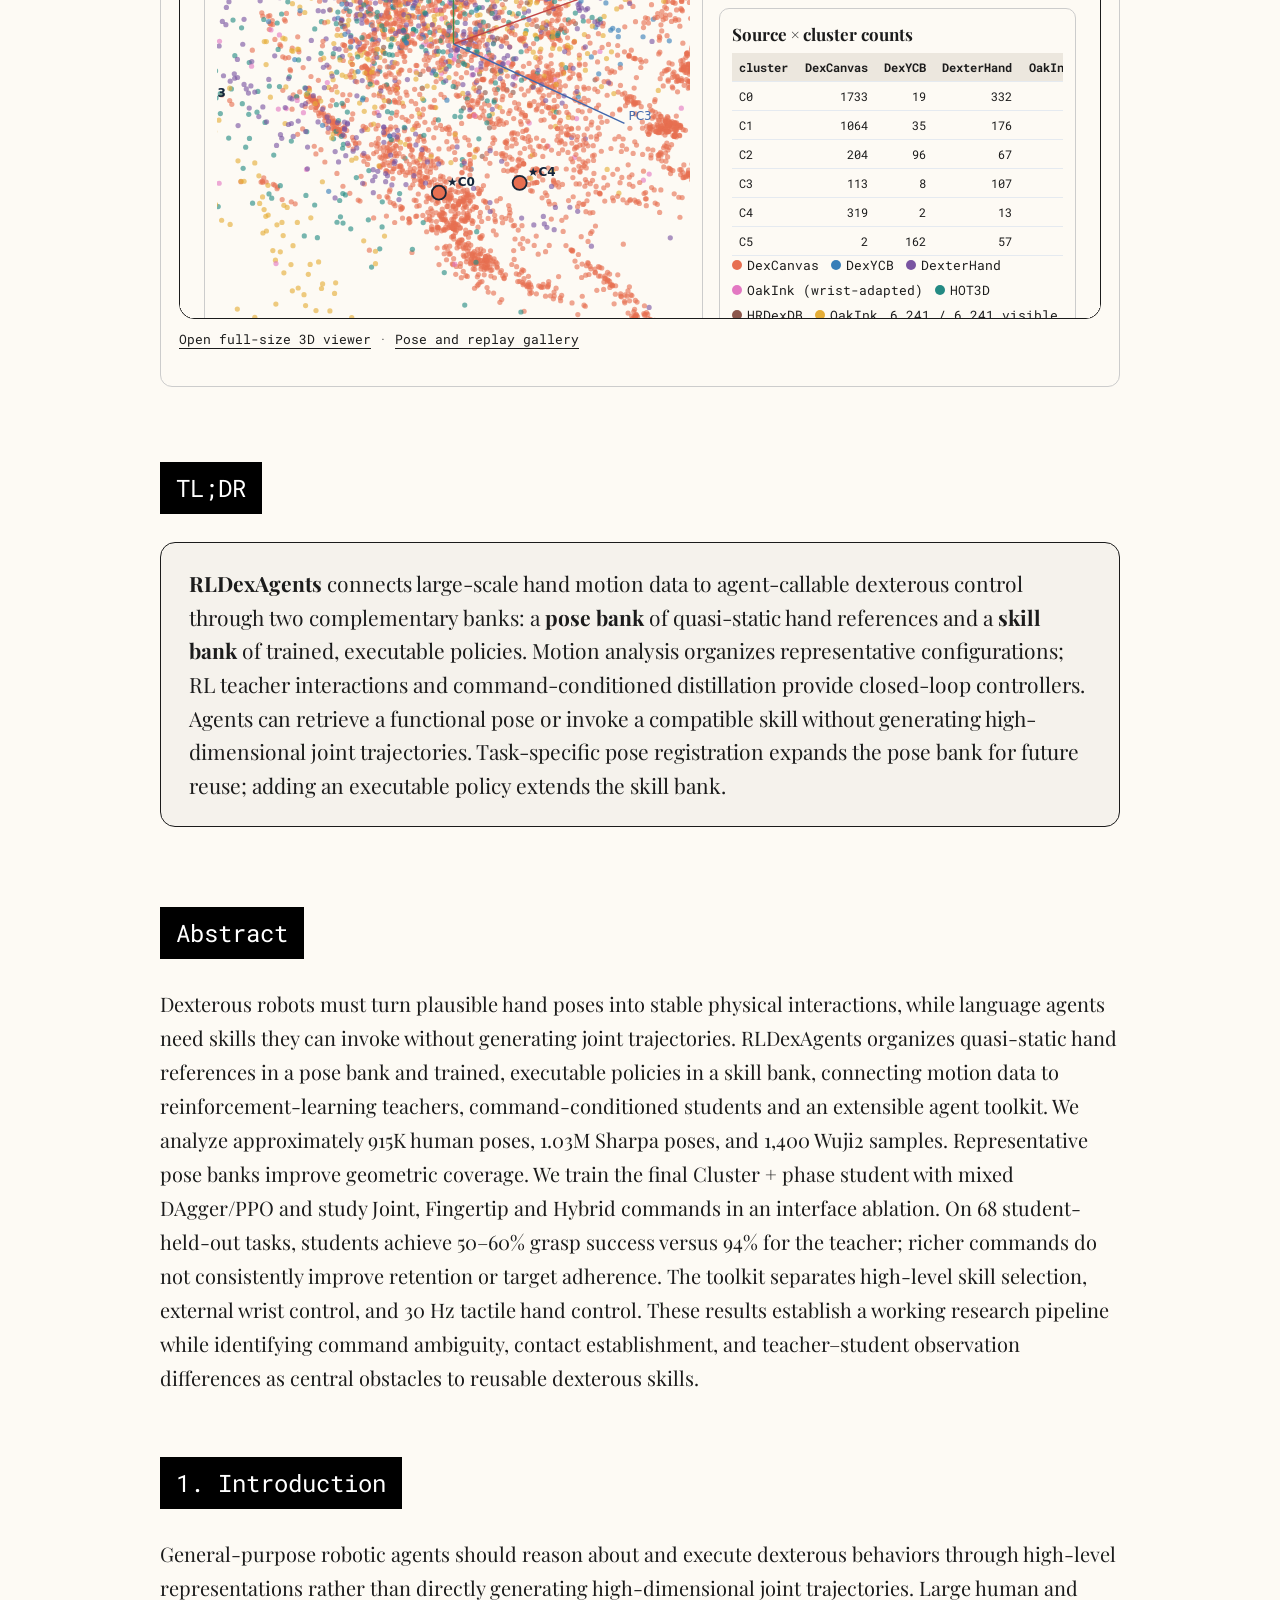
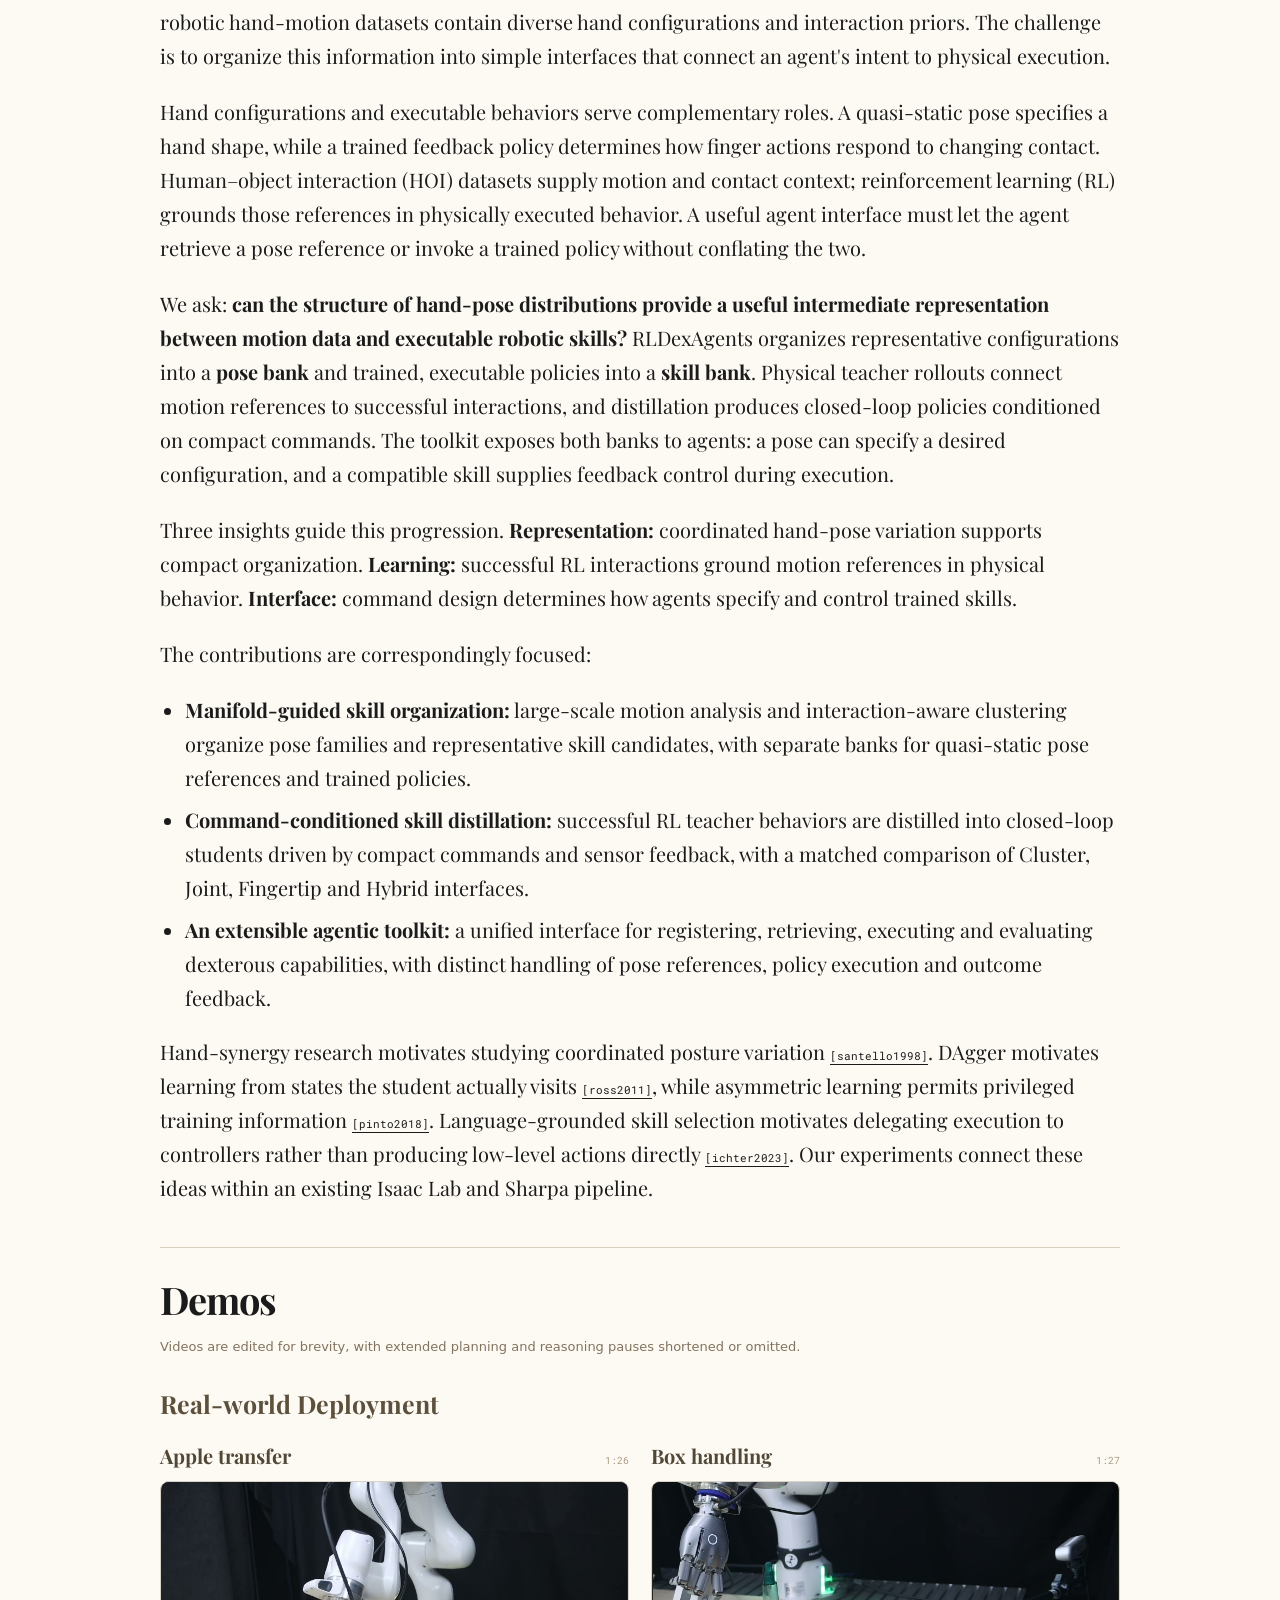
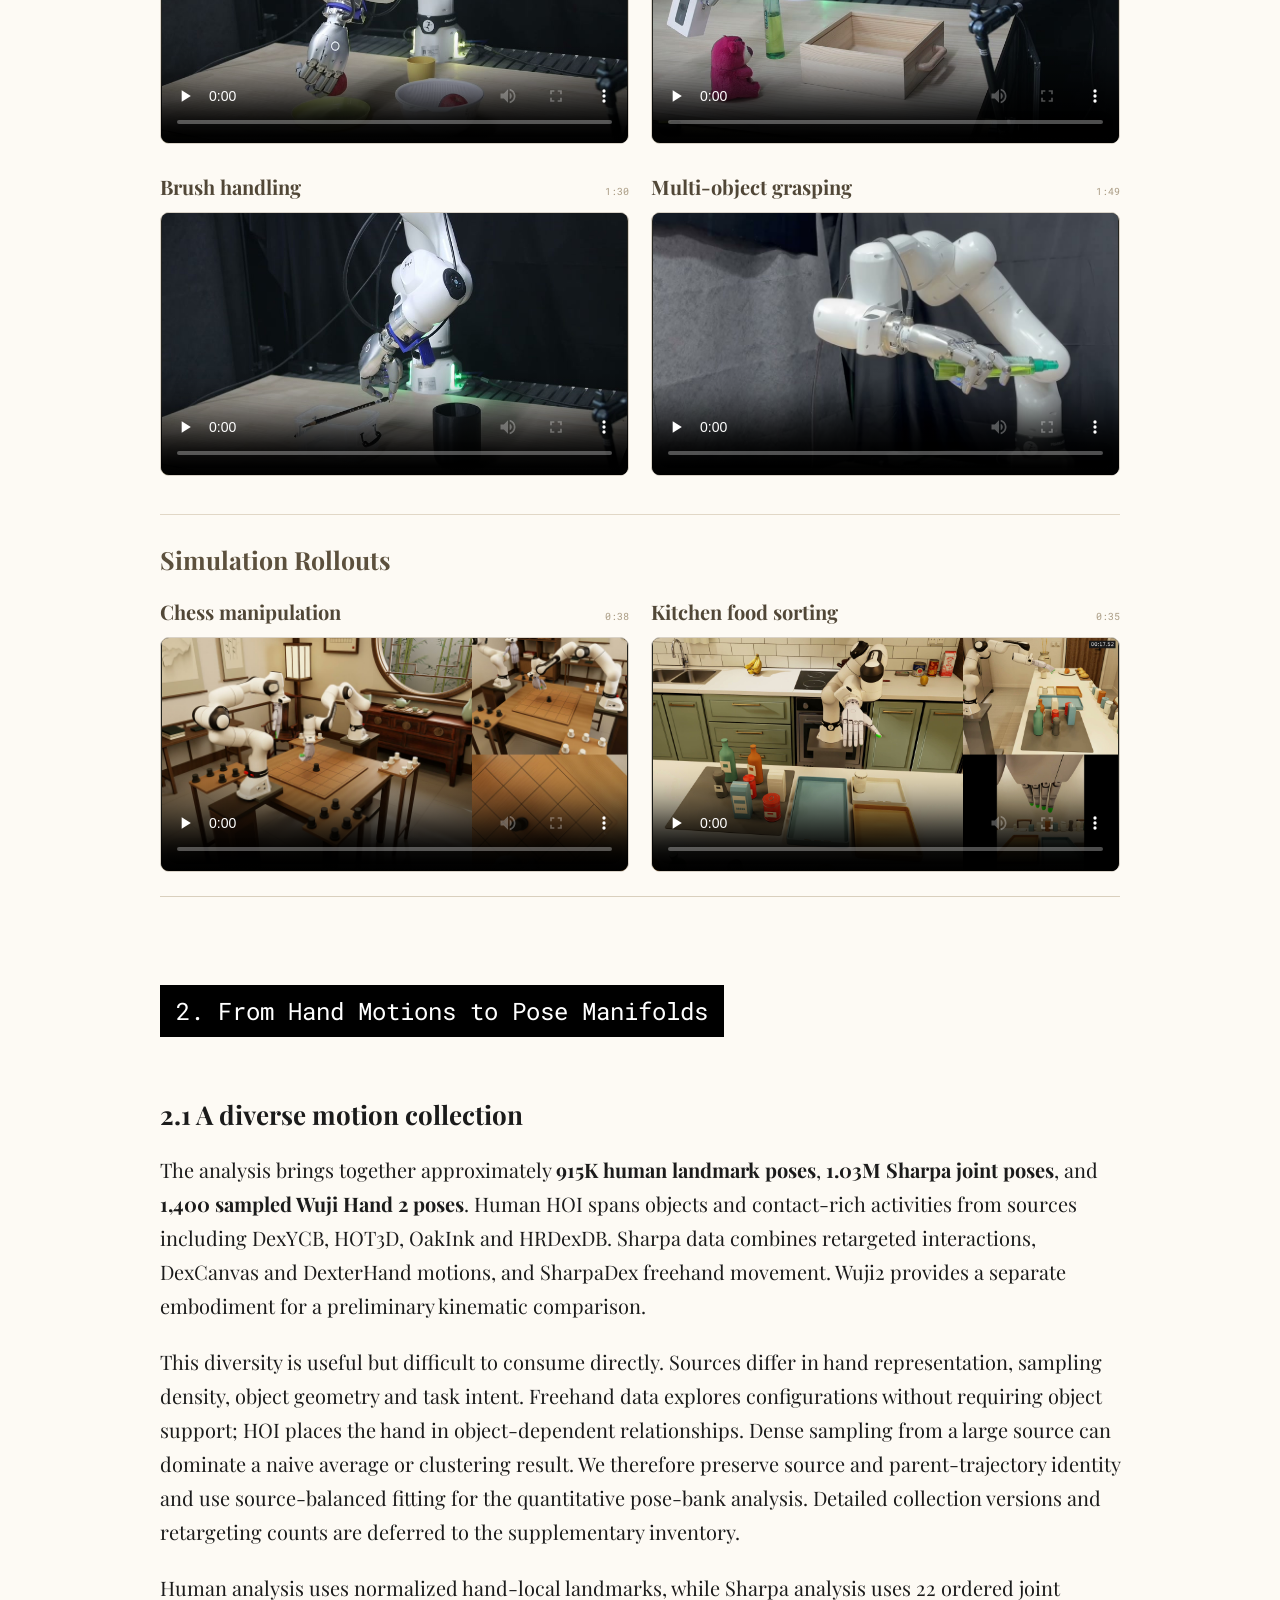
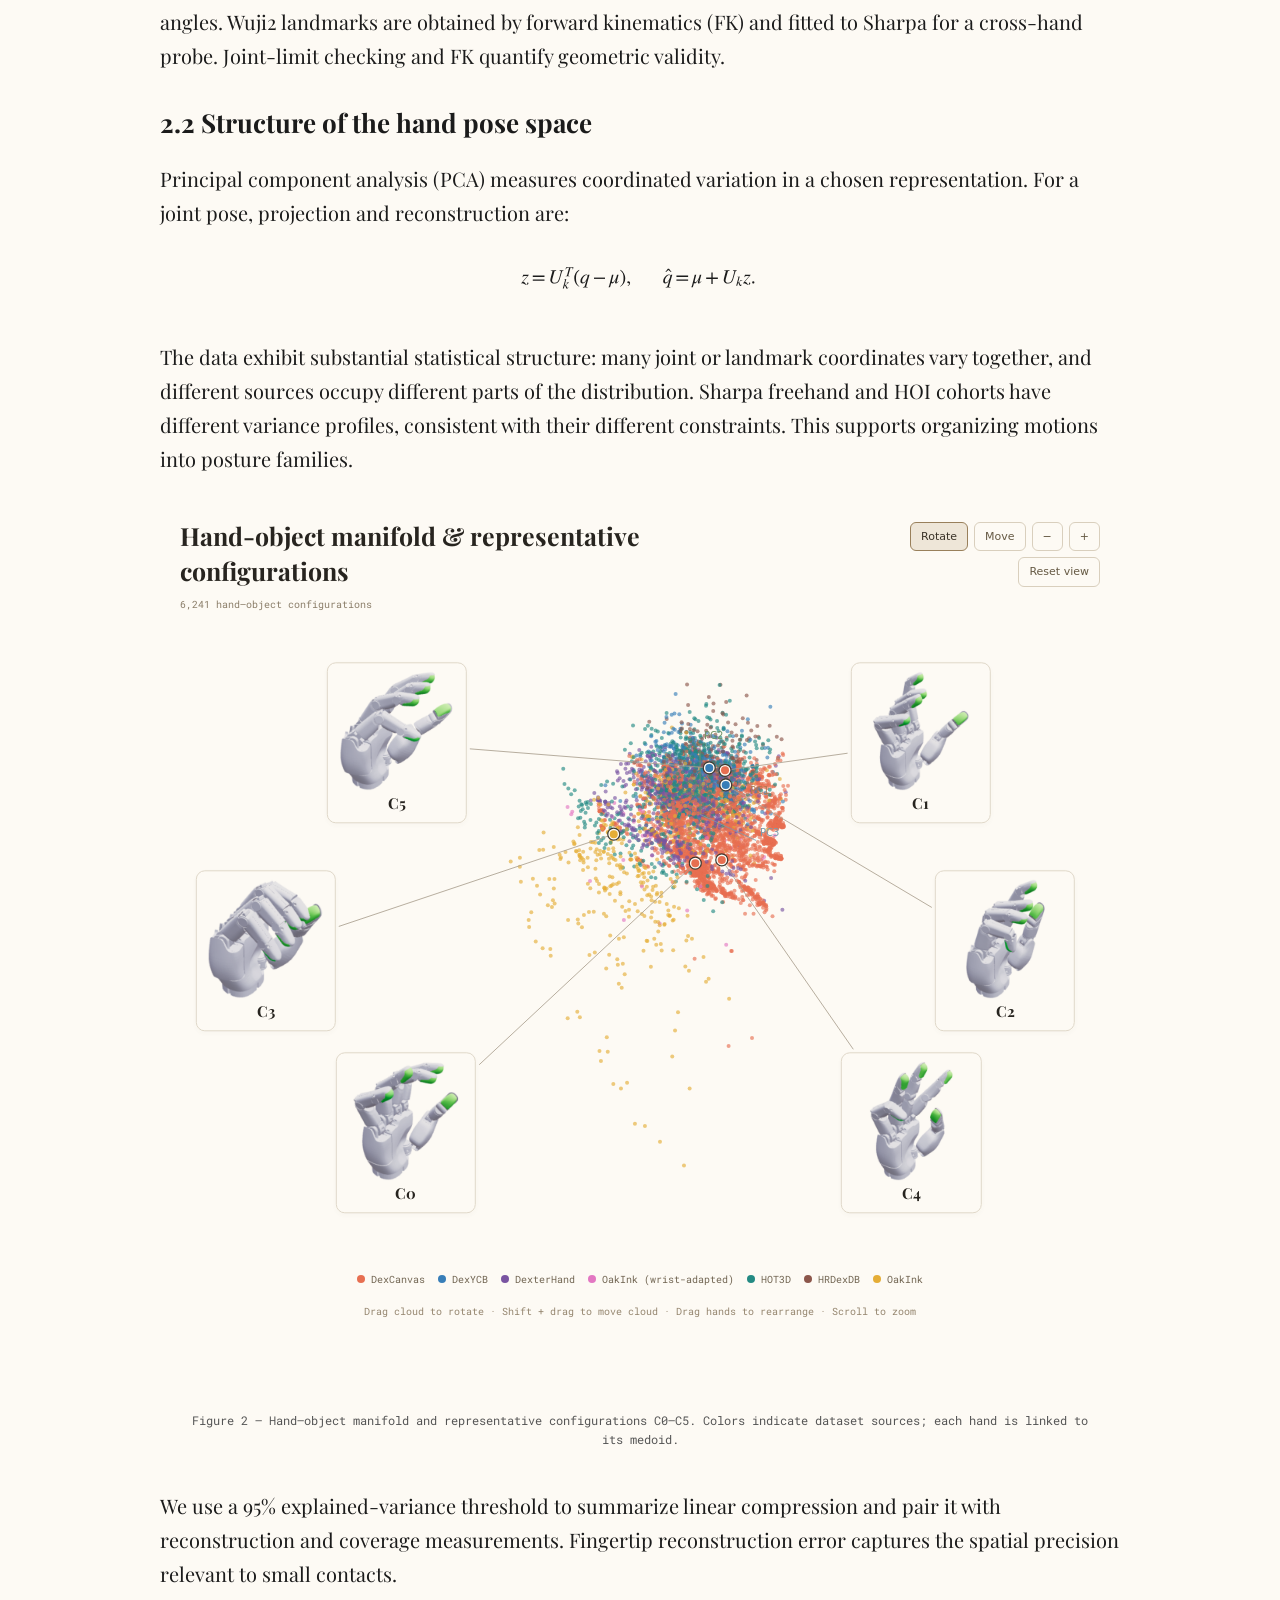
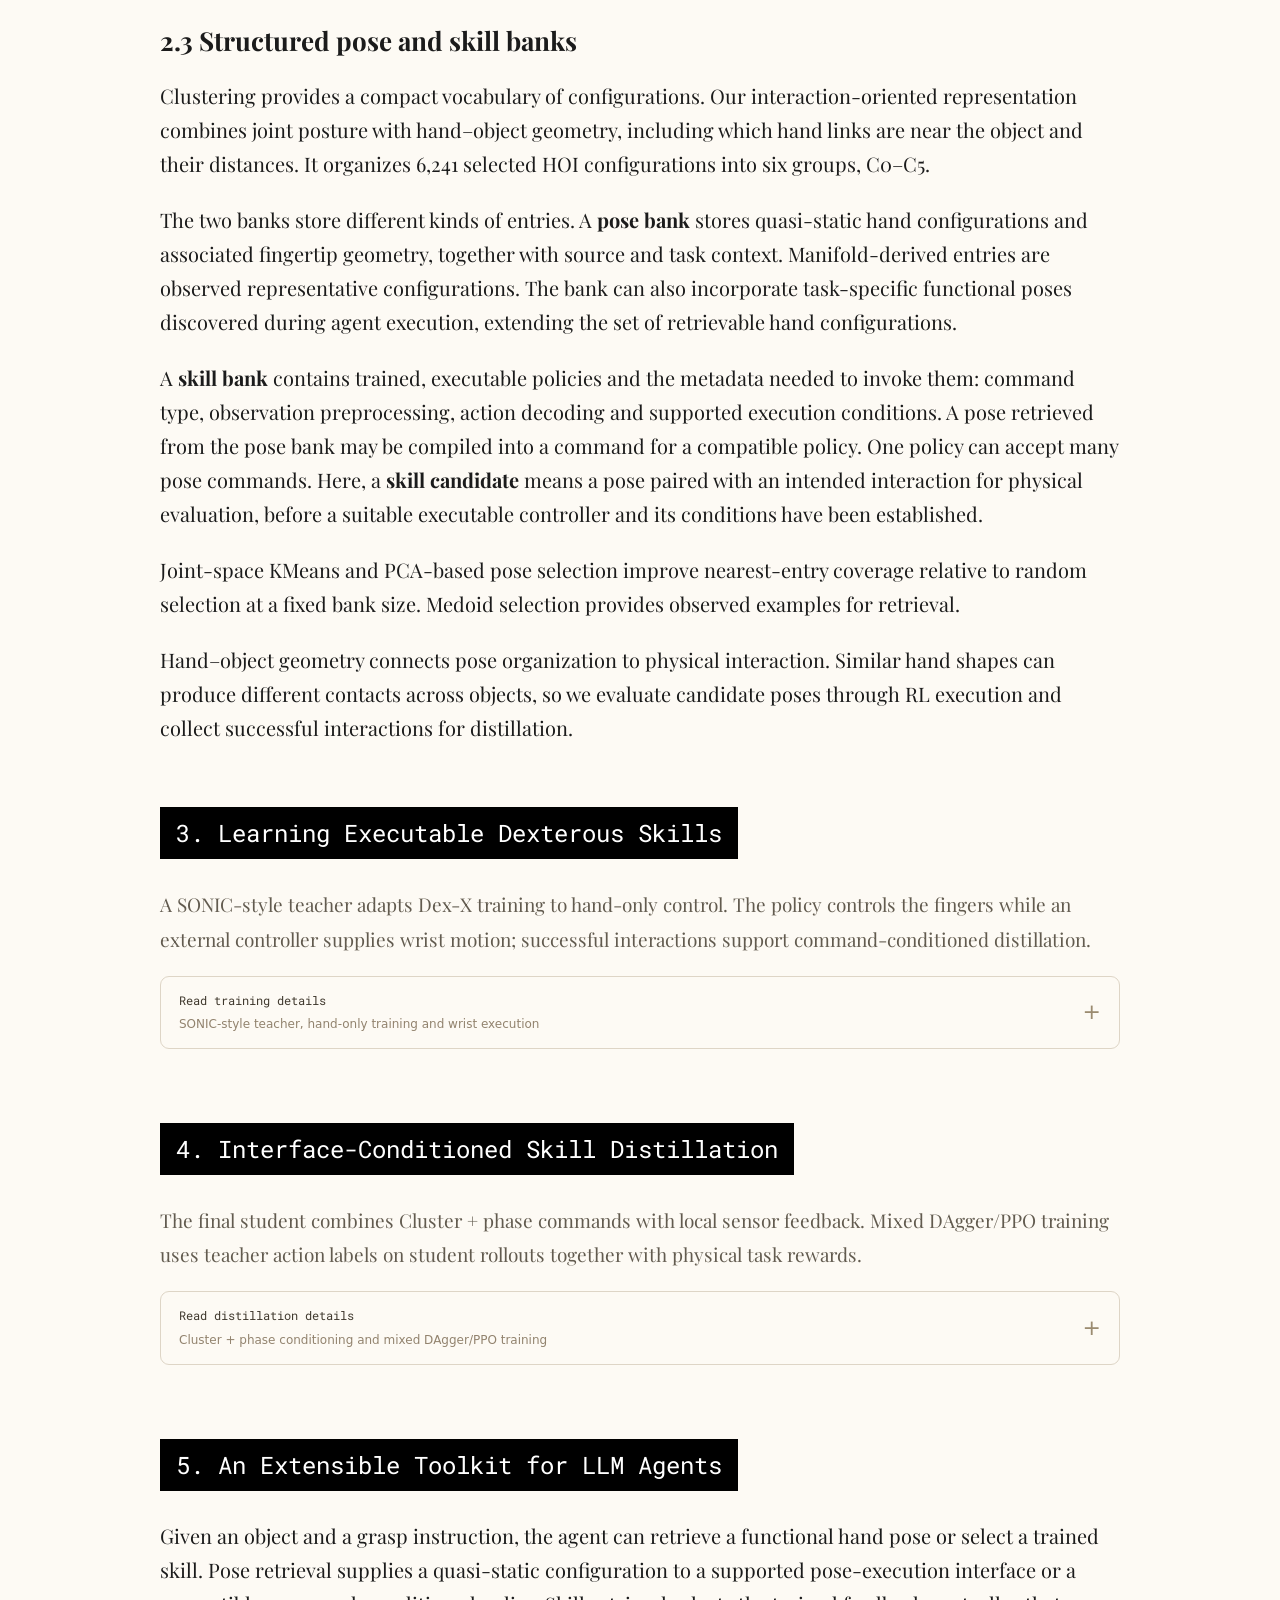
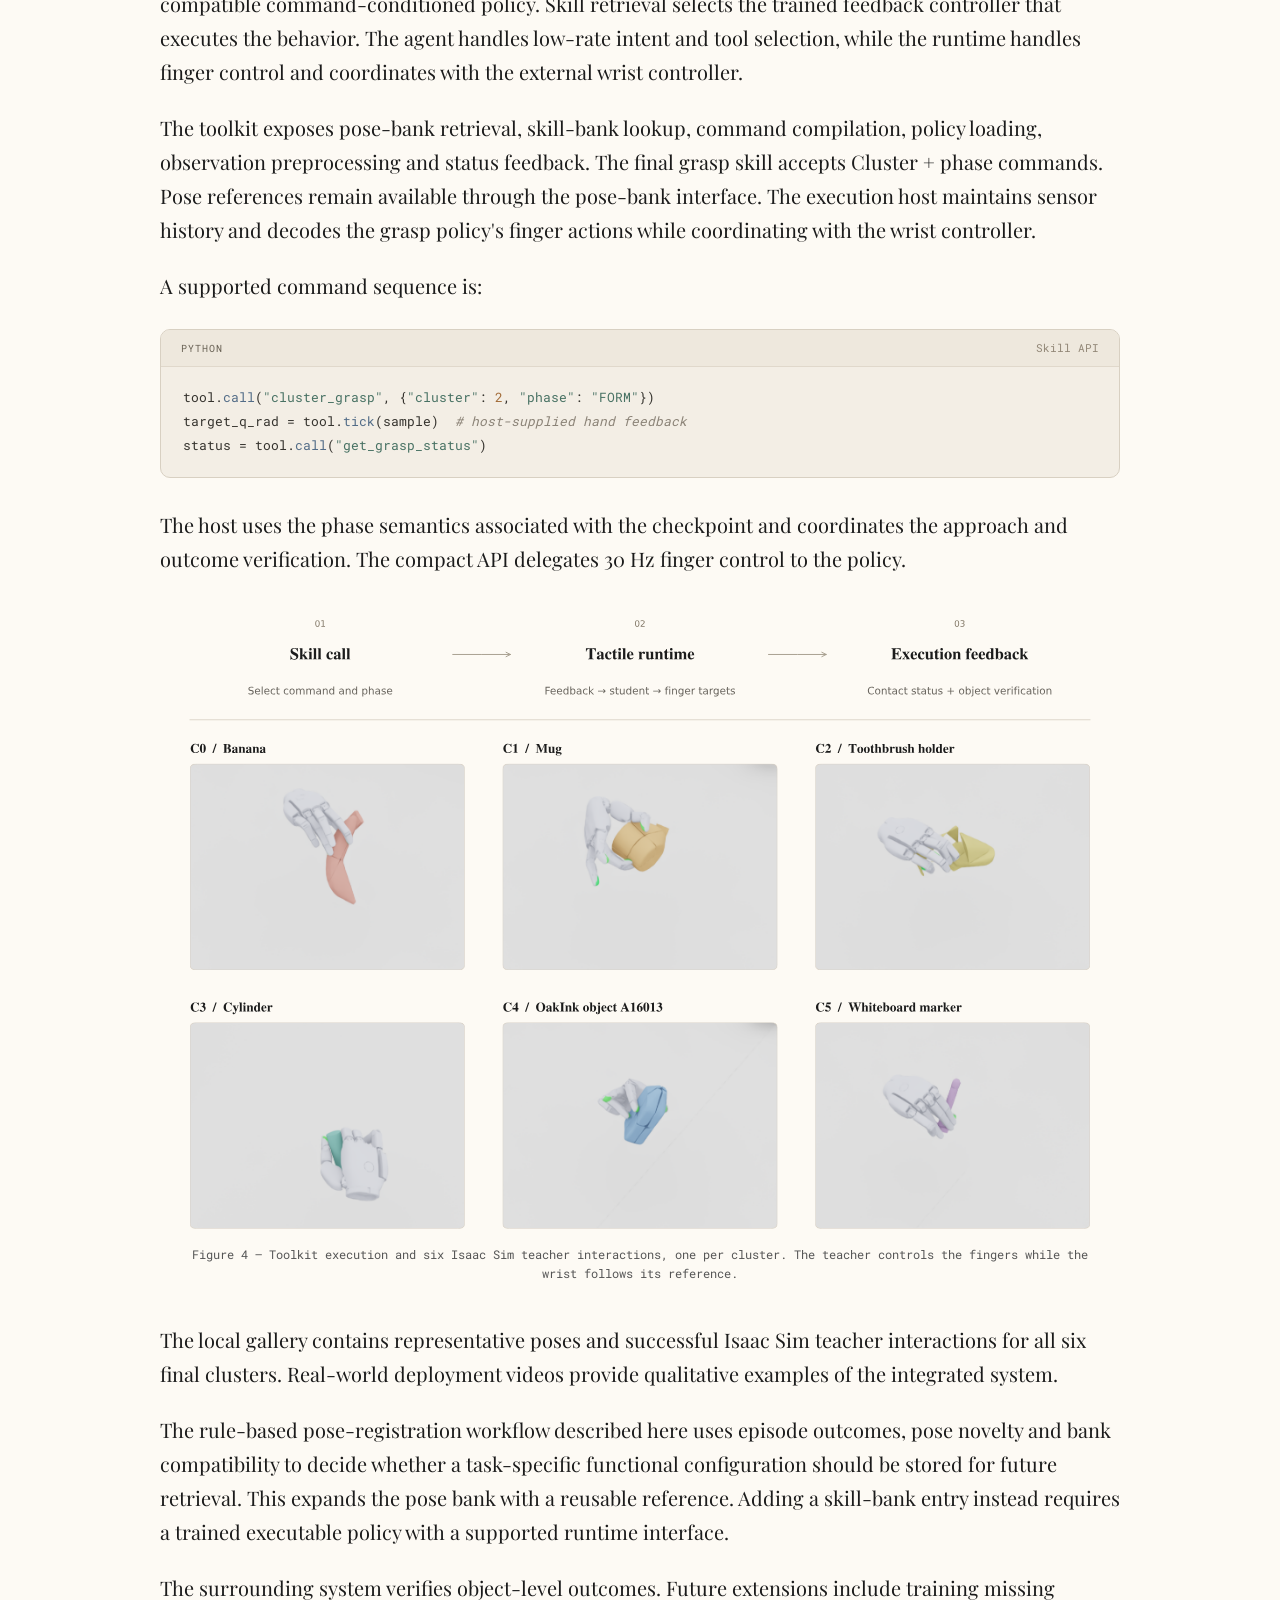
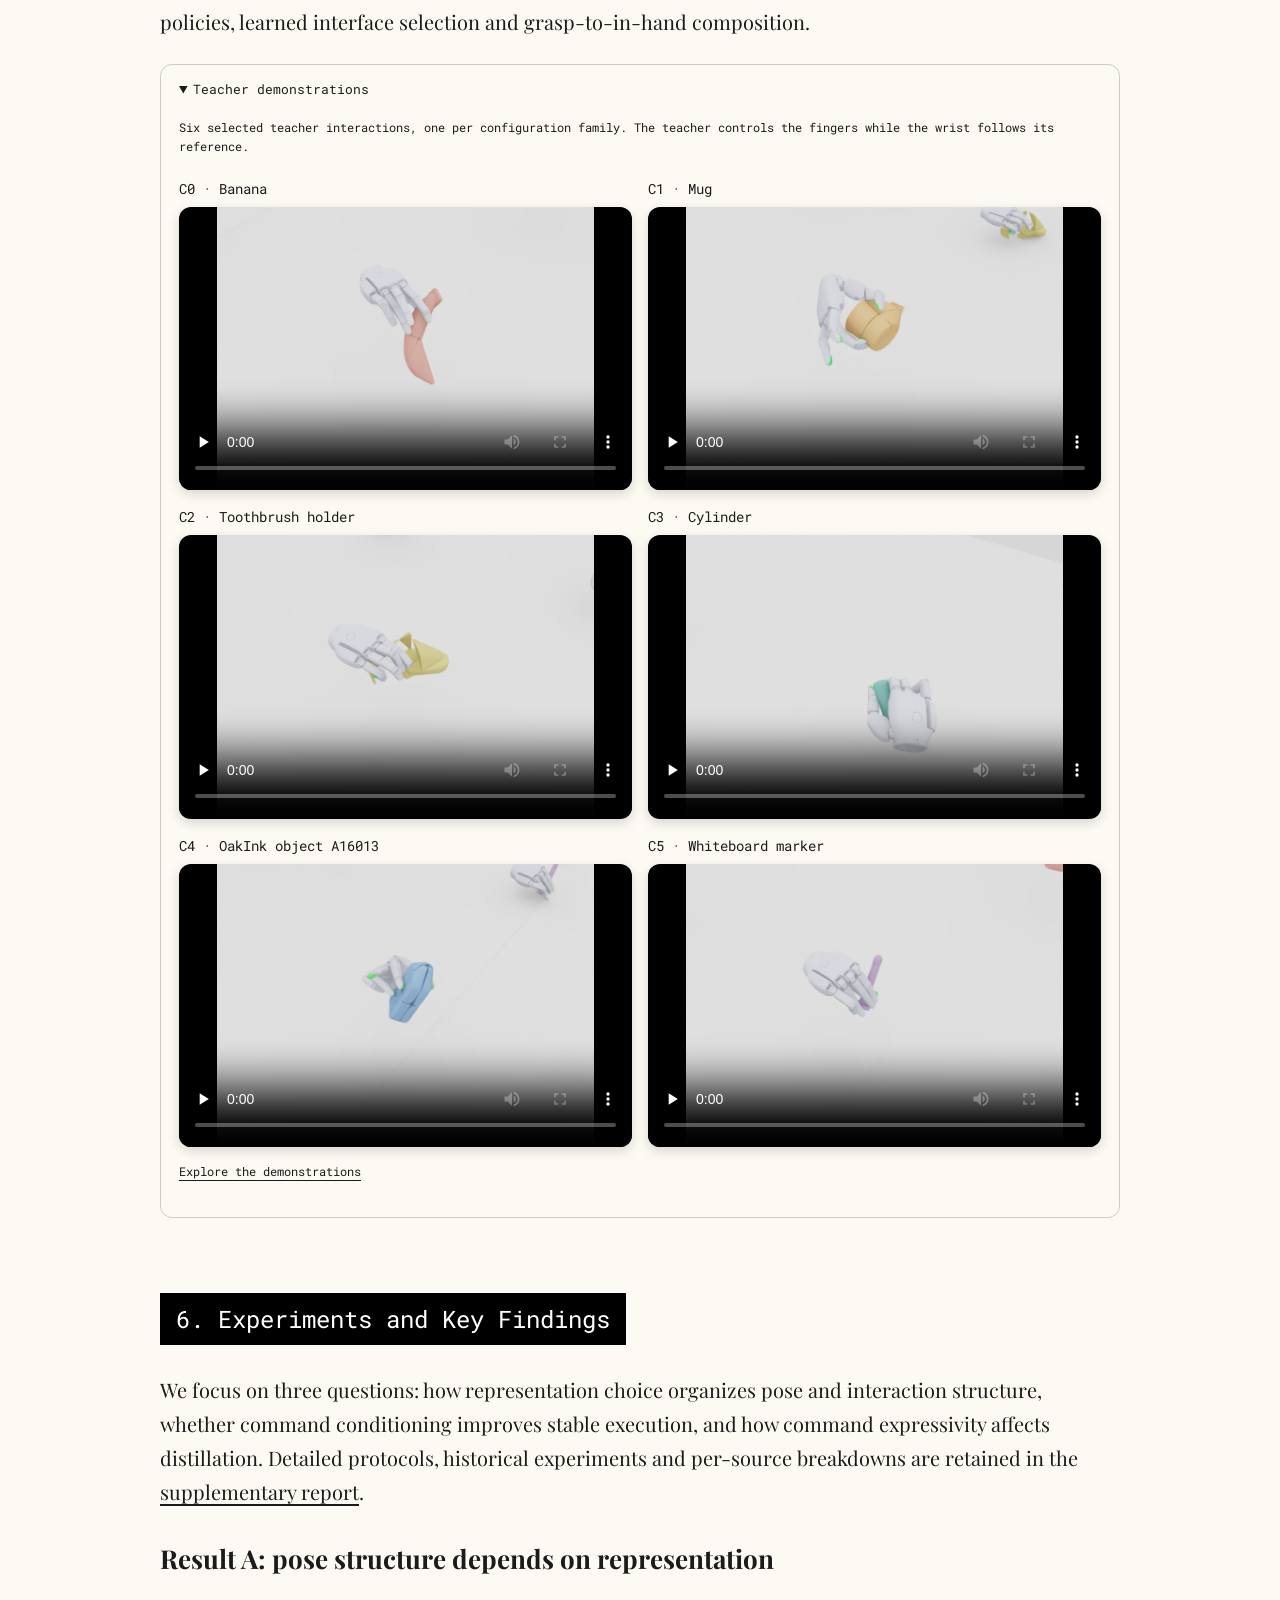
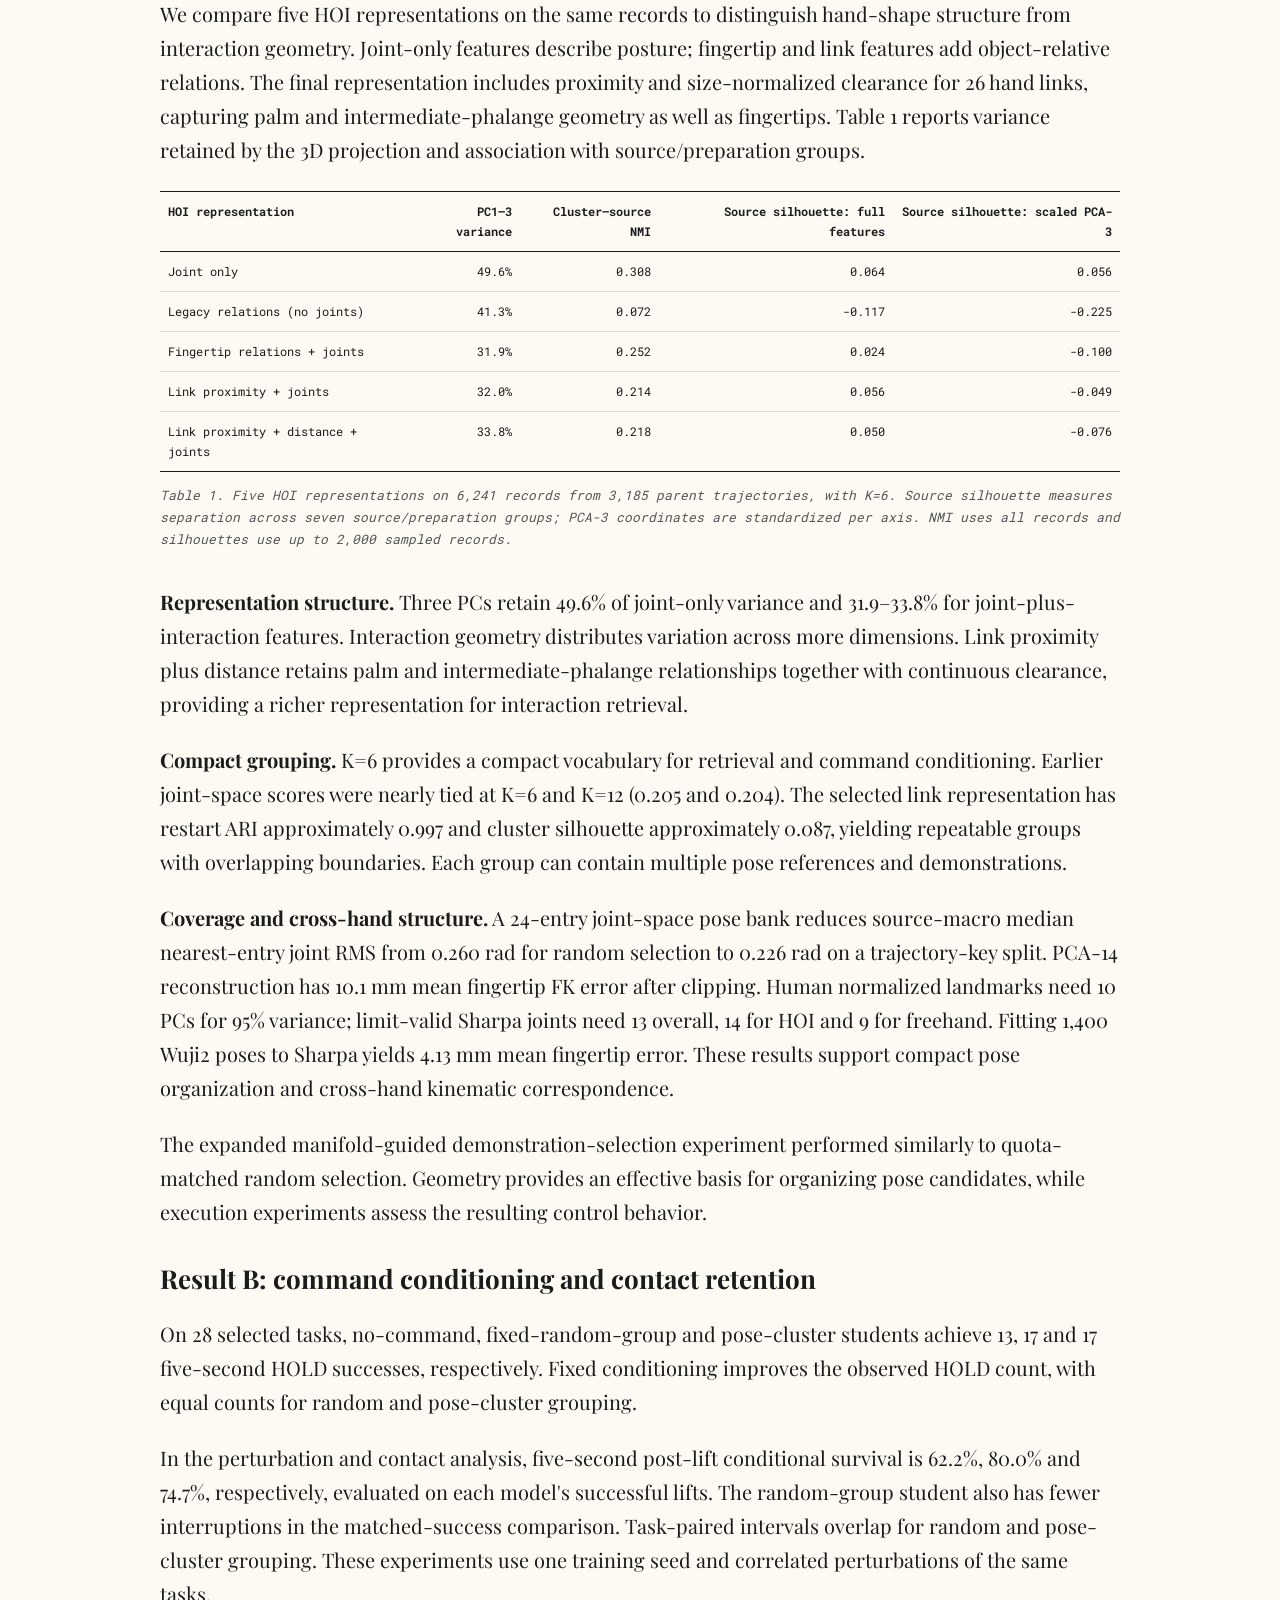
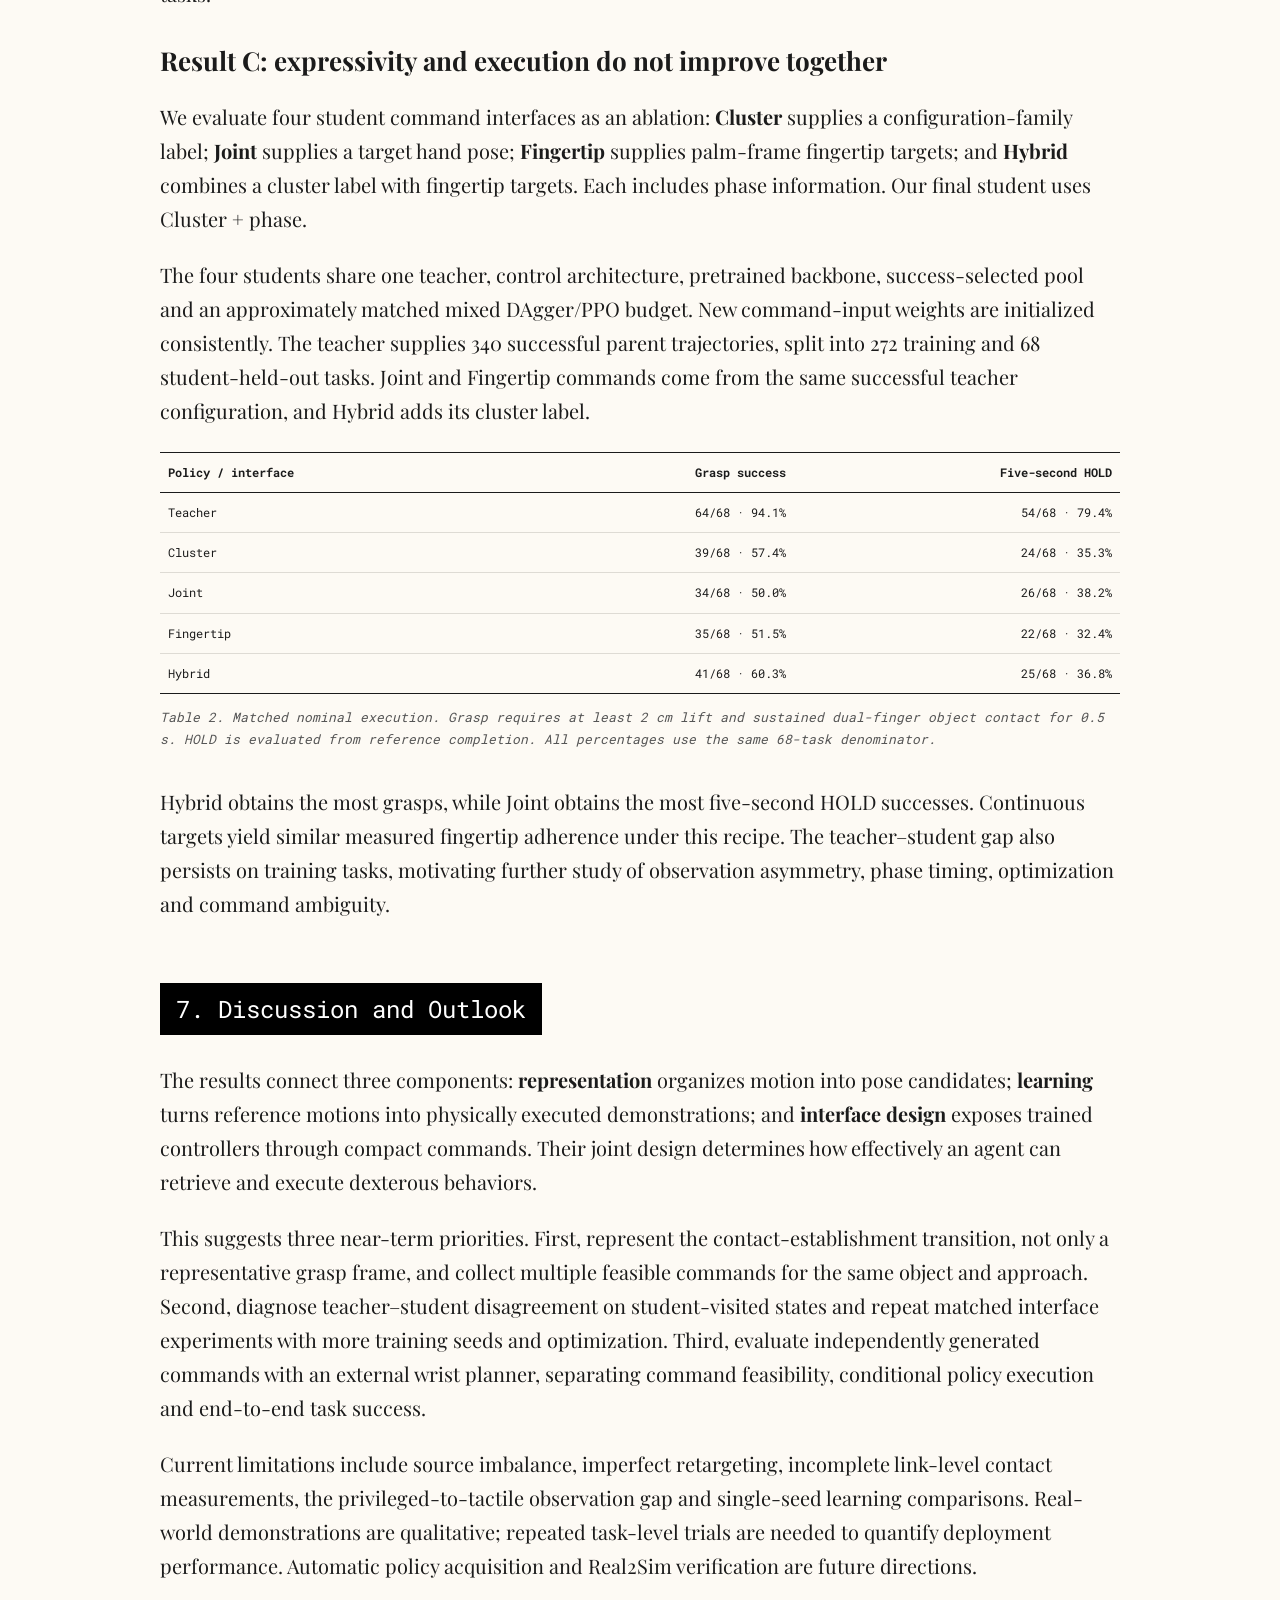
==== commit 1f5265f9: "Restore formal author name" ====
--- a/index.html
+++ b/index.html
@@ -1,4 +1,4 @@
-<!doctype html><html lang="en"><head><meta charset="utf-8"><meta name="viewport" content="width=device-width,initial-scale=1"><title>RLDexAgents — Technical Report</title><meta name="description" content="Hand motion structure, executable skill distillation and an extensible agentic dexterous toolkit."><link rel="stylesheet" href="assets/template-fonts.css"><link rel="stylesheet" href="assets/dexx-template.css"><link rel="stylesheet" href="assets/rldex_report.css?v=project-links-20261027"><link rel="icon" href="favicon.ico?v=1" sizes="any"><link rel="icon" type="image/png" sizes="32x32" href="assets/favicon-32.png?v=1"><link rel="apple-touch-icon" sizes="180x180" href="assets/favicon-180.png"></head><body><nav class="toc" aria-label="Report contents"><h3>Content</h3><hr><ul><li><a href="#interactive-manifold">Interactive Manifold</a></li><li><a href="#tldr">TL;DR</a></li><li><a href="#abstract">Abstract</a></li><li><a href="#1-introduction">1. Introduction</a></li><li class="toc-demo"><a href="#demos">Demos</a></li><li><a href="#2-from-hand-motions-to-pose-manifolds">2. From Hand Motions to Pose Manifolds</a></li><li><a href="#3-learning-executable-dexterous-skills">3. Learning Executable Dexterous Skills</a></li><li><a href="#4-interface-conditioned-skill-distillation">4. Interface-Conditioned Skill Distillation</a></li><li><a href="#5-an-extensible-toolkit-for-llm-agents">5. An Extensible Toolkit for LLM Agents</a></li><li><a href="#6-experiments-and-key-findings">6. Experiments and Key Findings</a></li><li><a href="#7-discussion-and-outlook">7. Discussion and Outlook</a></li><li><a href="#supplementary-material">Supplementary Material</a></li><li><a href="#references">References</a></li></ul></nav><main class="main-content"><header class="report-hero"><h1 class="hero-text">RLDexAgents</h1><div class="sub-hero-text">An Extensible Dexterous Skill Toolkit for LLM Agents</div><p class="report-subtitle">From Hand Pose Manifolds to Interface-Conditioned Skill Distillation and Agentic Manipulation</p><div class="venue">Technical Report · 27 October 2026</div><div class="authors project-authors"><div class="author-names">ruoquchen<sup>1,2</sup>, Shutong Liu<sup>1</sup>, Feixiang Ruan<sup>3</sup>, Weili Fu<sup>4</sup>, Zihao Wang<sup>1</sup>, Mengdi Xu<sup>1,†</sup></div><div class="author-affiliations"><sup>1</sup> IIIS, Tsinghua University · <sup>2</sup> Shanghai Qizhi Institute · <sup>3</sup> Peking University · <sup>4</sup> Department of Automation, Tsinghua University · <sup>†</sup> Corresponding author</div></div><nav class="project-links" aria-label="Project resources"><span class="link-pill" role="link" aria-disabled="true" tabindex="0" title="Paper link coming soon"><svg viewBox="0 0 24 24" aria-hidden="true"><path d="M6 2h8l5 5v14a1 1 0 0 1-1 1H6a1 1 0 0 1-1-1V3a1 1 0 0 1 1-1Zm8 1.8V8h4.2L14 3.8ZM8 11v1.5h8V11H8Zm0 4v1.5h8V15H8Zm0 4v1.5h5V19H8Z"/></svg><span>Paper (arXiv)</span></span><a class="link-pill" href="https://github.com/shutongliu-dev/rldexagents-web" target="_blank" rel="noopener"><svg viewBox="0 0 24 24" aria-hidden="true"><path d="M12 .8a11.2 11.2 0 0 0-3.54 21.83c.56.1.77-.24.77-.54v-2.08c-3.13.68-3.79-1.33-3.79-1.33-.51-1.3-1.25-1.64-1.25-1.64-1.02-.7.08-.68.08-.68 1.13.08 1.73 1.16 1.73 1.16 1 1.72 2.63 1.22 3.27.93.1-.73.4-1.22.71-1.5-2.5-.28-5.13-1.25-5.13-5.54 0-1.22.44-2.22 1.16-3-.12-.28-.5-1.42.11-2.96 0 0 .94-.3 3.08 1.15a10.7 10.7 0 0 1 5.6 0c2.14-1.45 3.07-1.15 3.07-1.15.61 1.54.23 2.68.11 2.96.73.78 1.16 1.78 1.16 3 0 4.3-2.63 5.25-5.14 5.53.4.35.76 1.04.76 2.1v3.05c0 .3.2.65.78.54A11.2 11.2 0 0 0 12 .8Z"/></svg><span>Code</span></a></nav><figure><a href="method.pdf" target="_blank" rel="noopener" title="Open original method PDF"><img loading="lazy" src="figures/method_overview.svg?v=method-20261027" alt="Figure 1 — RLDexAgents overview: motion organization, RL teacher-to-student distillation, agent interfaces, and bank expansion. The pose bank stores hand configurations; the skill bank stores trained policies."></a><figcaption class="figure-caption">Figure 1 — RLDexAgents overview: motion organization, RL teacher-to-student distillation, agent interfaces, and bank expansion. The pose bank stores hand configurations; the skill bank stores trained policies.</figcaption></figure><div class="quick-links" hidden><a class="link-pill" href="RLDexAgents_Technical_Report.md">Report</a><a class="link-pill" href="RLDexAgents_Technical_Report.tex">LaTeX</a><a class="link-pill" href="method.pdf">Method Figure</a><a class="link-pill" href="supplementary_report.html">Supplementary</a><a class="link-pill" href="pose_hoi_manifold.html">Interactive Gallery</a><a class="link-pill" href="references.bib">References</a></div></header><article class="section">
+<!doctype html><html lang="en"><head><meta charset="utf-8"><meta name="viewport" content="width=device-width,initial-scale=1"><title>RLDexAgents — Technical Report</title><meta name="description" content="Hand motion structure, executable skill distillation and an extensible agentic dexterous toolkit."><link rel="stylesheet" href="assets/template-fonts.css"><link rel="stylesheet" href="assets/dexx-template.css"><link rel="stylesheet" href="assets/rldex_report.css?v=project-links-20261027"><link rel="icon" href="favicon.ico?v=1" sizes="any"><link rel="icon" type="image/png" sizes="32x32" href="assets/favicon-32.png?v=1"><link rel="apple-touch-icon" sizes="180x180" href="assets/favicon-180.png"></head><body><nav class="toc" aria-label="Report contents"><h3>Content</h3><hr><ul><li><a href="#interactive-manifold">Interactive Manifold</a></li><li><a href="#tldr">TL;DR</a></li><li><a href="#abstract">Abstract</a></li><li><a href="#1-introduction">1. Introduction</a></li><li class="toc-demo"><a href="#demos">Demos</a></li><li><a href="#2-from-hand-motions-to-pose-manifolds">2. From Hand Motions to Pose Manifolds</a></li><li><a href="#3-learning-executable-dexterous-skills">3. Learning Executable Dexterous Skills</a></li><li><a href="#4-interface-conditioned-skill-distillation">4. Interface-Conditioned Skill Distillation</a></li><li><a href="#5-an-extensible-toolkit-for-llm-agents">5. An Extensible Toolkit for LLM Agents</a></li><li><a href="#6-experiments-and-key-findings">6. Experiments and Key Findings</a></li><li><a href="#7-discussion-and-outlook">7. Discussion and Outlook</a></li><li><a href="#supplementary-material">Supplementary Material</a></li><li><a href="#references">References</a></li></ul></nav><main class="main-content"><header class="report-hero"><h1 class="hero-text">RLDexAgents</h1><div class="sub-hero-text">An Extensible Dexterous Skill Toolkit for LLM Agents</div><p class="report-subtitle">From Hand Pose Manifolds to Interface-Conditioned Skill Distillation and Agentic Manipulation</p><div class="venue">Technical Report · 27 October 2026</div><div class="authors project-authors"><div class="author-names">Ruoqu Chen<sup>1,2</sup>, Shutong Liu<sup>1</sup>, Feixiang Ruan<sup>3</sup>, Weili Fu<sup>4</sup>, Zihao Wang<sup>1</sup>, Mengdi Xu<sup>1,†</sup></div><div class="author-affiliations"><sup>1</sup> IIIS, Tsinghua University · <sup>2</sup> Shanghai Qizhi Institute · <sup>3</sup> Peking University · <sup>4</sup> Department of Automation, Tsinghua University · <sup>†</sup> Corresponding author</div></div><nav class="project-links" aria-label="Project resources"><span class="link-pill" role="link" aria-disabled="true" tabindex="0" title="Paper link coming soon"><svg viewBox="0 0 24 24" aria-hidden="true"><path d="M6 2h8l5 5v14a1 1 0 0 1-1 1H6a1 1 0 0 1-1-1V3a1 1 0 0 1 1-1Zm8 1.8V8h4.2L14 3.8ZM8 11v1.5h8V11H8Zm0 4v1.5h8V15H8Zm0 4v1.5h5V19H8Z"/></svg><span>Paper (arXiv)</span></span><a class="link-pill" href="https://github.com/shutongliu-dev/rldexagents-web" target="_blank" rel="noopener"><svg viewBox="0 0 24 24" aria-hidden="true"><path d="M12 .8a11.2 11.2 0 0 0-3.54 21.83c.56.1.77-.24.77-.54v-2.08c-3.13.68-3.79-1.33-3.79-1.33-.51-1.3-1.25-1.64-1.25-1.64-1.02-.7.08-.68.08-.68 1.13.08 1.73 1.16 1.73 1.16 1 1.72 2.63 1.22 3.27.93.1-.73.4-1.22.71-1.5-2.5-.28-5.13-1.25-5.13-5.54 0-1.22.44-2.22 1.16-3-.12-.28-.5-1.42.11-2.96 0 0 .94-.3 3.08 1.15a10.7 10.7 0 0 1 5.6 0c2.14-1.45 3.07-1.15 3.07-1.15.61 1.54.23 2.68.11 2.96.73.78 1.16 1.78 1.16 3 0 4.3-2.63 5.25-5.14 5.53.4.35.76 1.04.76 2.1v3.05c0 .3.2.65.78.54A11.2 11.2 0 0 0 12 .8Z"/></svg><span>Code</span></a></nav><figure><a href="method.pdf" target="_blank" rel="noopener" title="Open original method PDF"><img loading="lazy" src="figures/method_overview.svg?v=method-20261027" alt="Figure 1 — RLDexAgents overview: motion organization, RL teacher-to-student distillation, agent interfaces, and bank expansion. The pose bank stores hand configurations; the skill bank stores trained policies."></a><figcaption class="figure-caption">Figure 1 — RLDexAgents overview: motion organization, RL teacher-to-student distillation, agent interfaces, and bank expansion. The pose bank stores hand configurations; the skill bank stores trained policies.</figcaption></figure><div class="quick-links" hidden><a class="link-pill" href="RLDexAgents_Technical_Report.md">Report</a><a class="link-pill" href="RLDexAgents_Technical_Report.tex">LaTeX</a><a class="link-pill" href="method.pdf">Method Figure</a><a class="link-pill" href="supplementary_report.html">Supplementary</a><a class="link-pill" href="pose_hoi_manifold.html">Interactive Gallery</a><a class="link-pill" href="references.bib">References</a></div></header><article class="section">
 <section class="interactive-evidence" id="interactive-manifold"><h3>Explore the hand manifold</h3><p>Drag to rotate the point cloud, scroll to zoom, and use source filters to explore the hand-pose distribution.</p><iframe src="manifold.html" title="Interactive hand-object manifold by dataset source" loading="eager"></iframe><p><a href="manifold.html" target="_blank" rel="noopener">Open full-size 3D viewer</a> · <a href="pose_hoi_manifold.html">Pose and replay gallery</a><a href="data/wrist_adapted_source_audit.json" data-maintenance hidden>Source audit</a></p></section><h2 class="tagline" id="tldr">TL;DR</h2><div class="tldr"><p><strong>RLDexAgents</strong> connects large-scale hand motion data to agent-callable dexterous control through two complementary banks: a <strong>pose bank</strong> of quasi-static hand references and a <strong>skill bank</strong> of trained, executable policies. Motion analysis organizes representative configurations; RL teacher interactions and command-conditioned distillation provide closed-loop controllers. Agents can retrieve a functional pose or invoke a compatible skill without generating high-dimensional joint trajectories. Task-specific pose registration expands the pose bank for future reuse; adding an executable policy extends the skill bank.</p></div><h2 class="tagline" id="abstract">Abstract</h2>
 <p>Dexterous robots must turn plausible hand poses into stable physical interactions, while language agents need skills they can invoke without generating joint trajectories. RLDexAgents organizes quasi-static hand references in a pose bank and trained, executable policies in a skill bank, connecting motion data to reinforcement-learning teachers, command-conditioned students and an extensible agent toolkit. We analyze approximately 915K human poses, 1.03M Sharpa poses, and 1,400 Wuji2 samples. Representative pose banks improve geometric coverage. We train the final Cluster + phase student with mixed DAgger/PPO and study Joint, Fingertip and Hybrid commands in an interface ablation. On 68 student-held-out tasks, students achieve 50–60% grasp success versus 94% for the teacher; richer commands do not consistently improve retention or target adherence. The toolkit separates high-level skill selection, external wrist control, and 30 Hz tactile hand control. These results establish a working research pipeline while identifying command ambiguity, contact establishment, and teacher–student observation differences as central obstacles to reusable dexterous skills.</p>
 <h2 class="tagline" id="1-introduction">1. Introduction</h2>
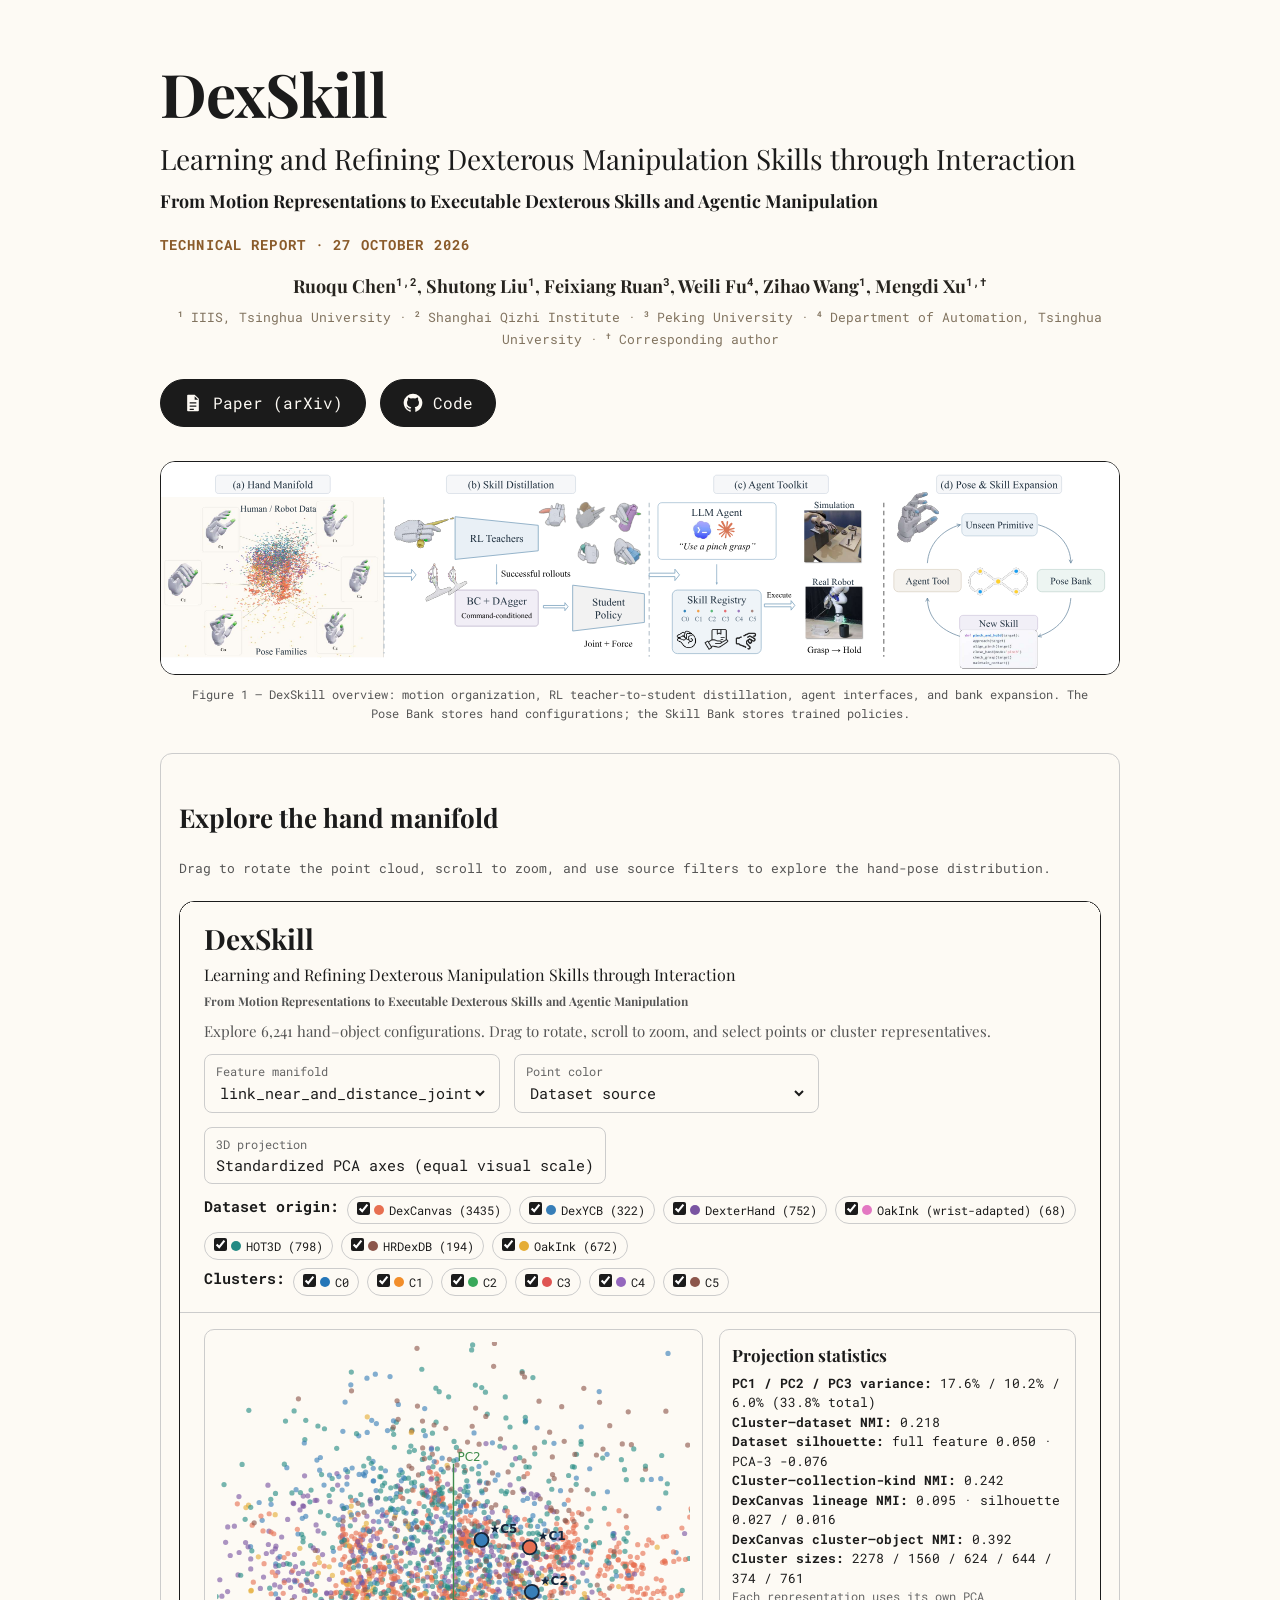
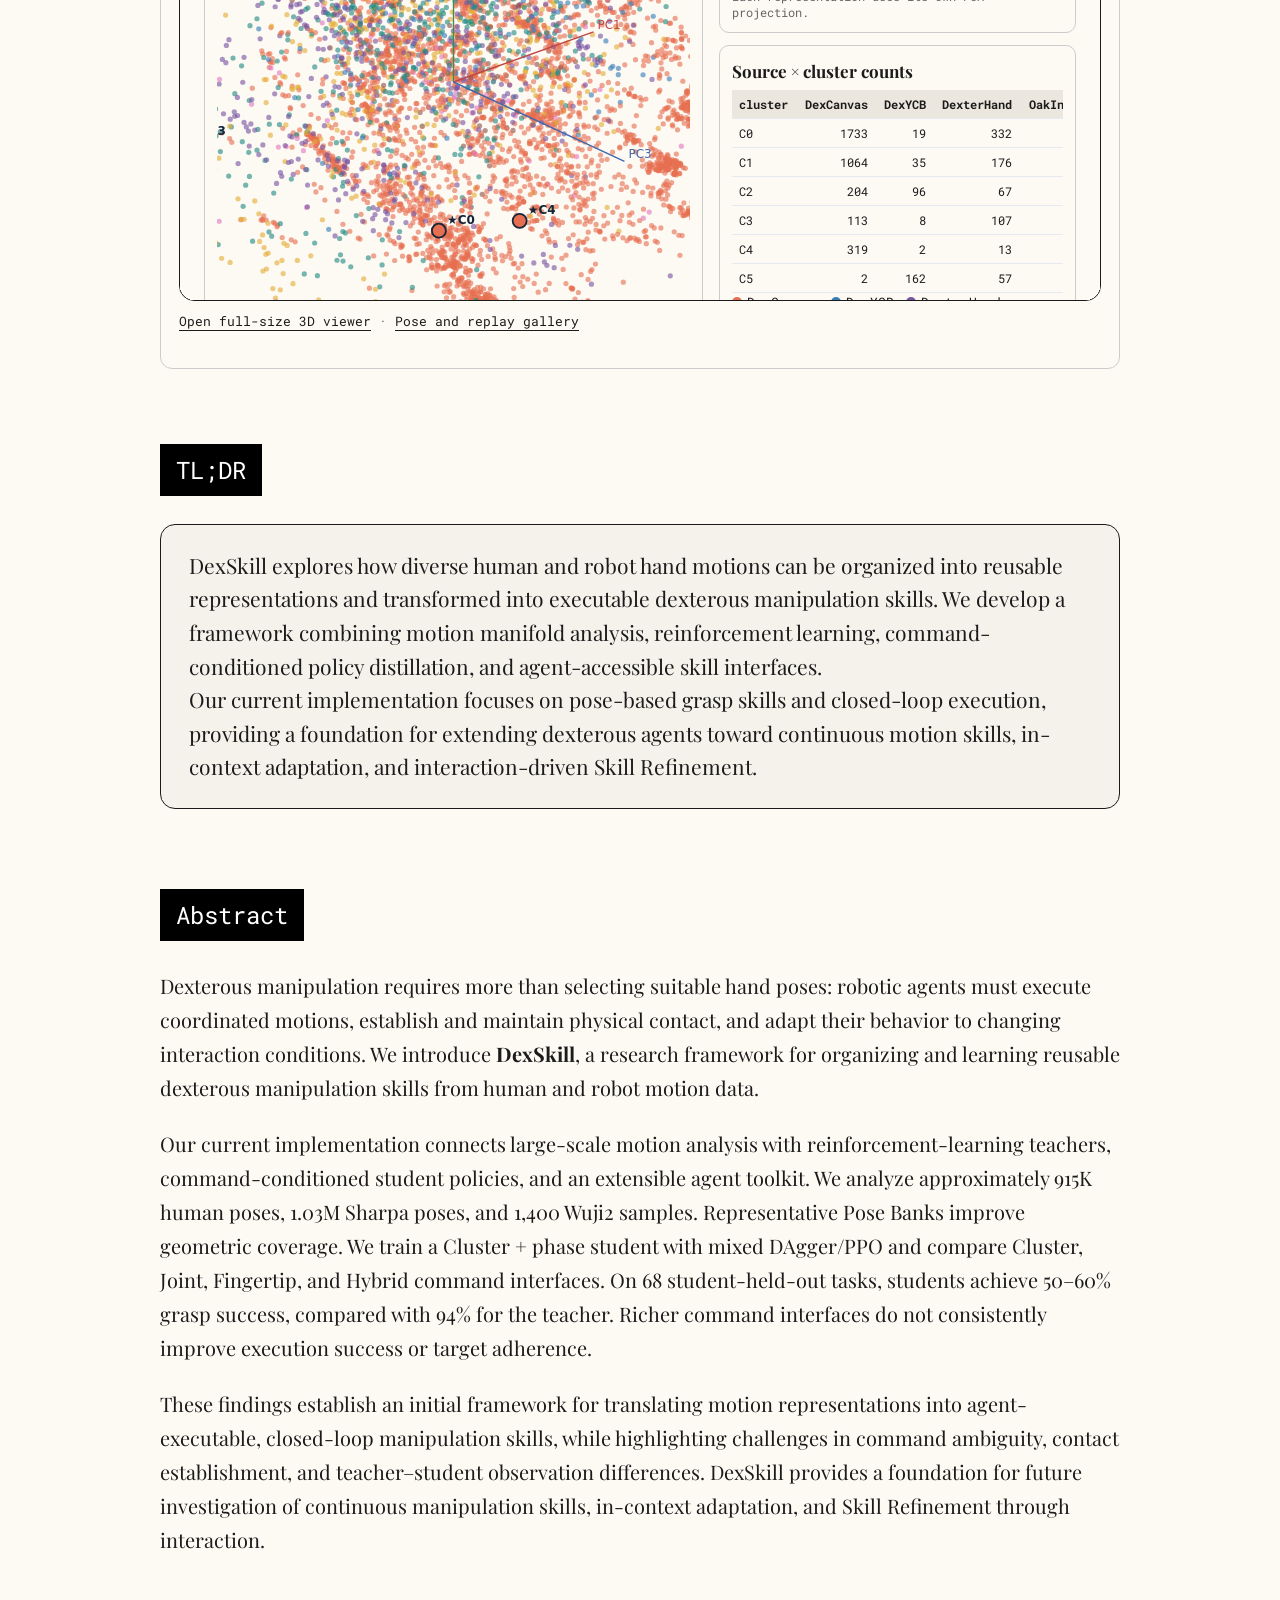
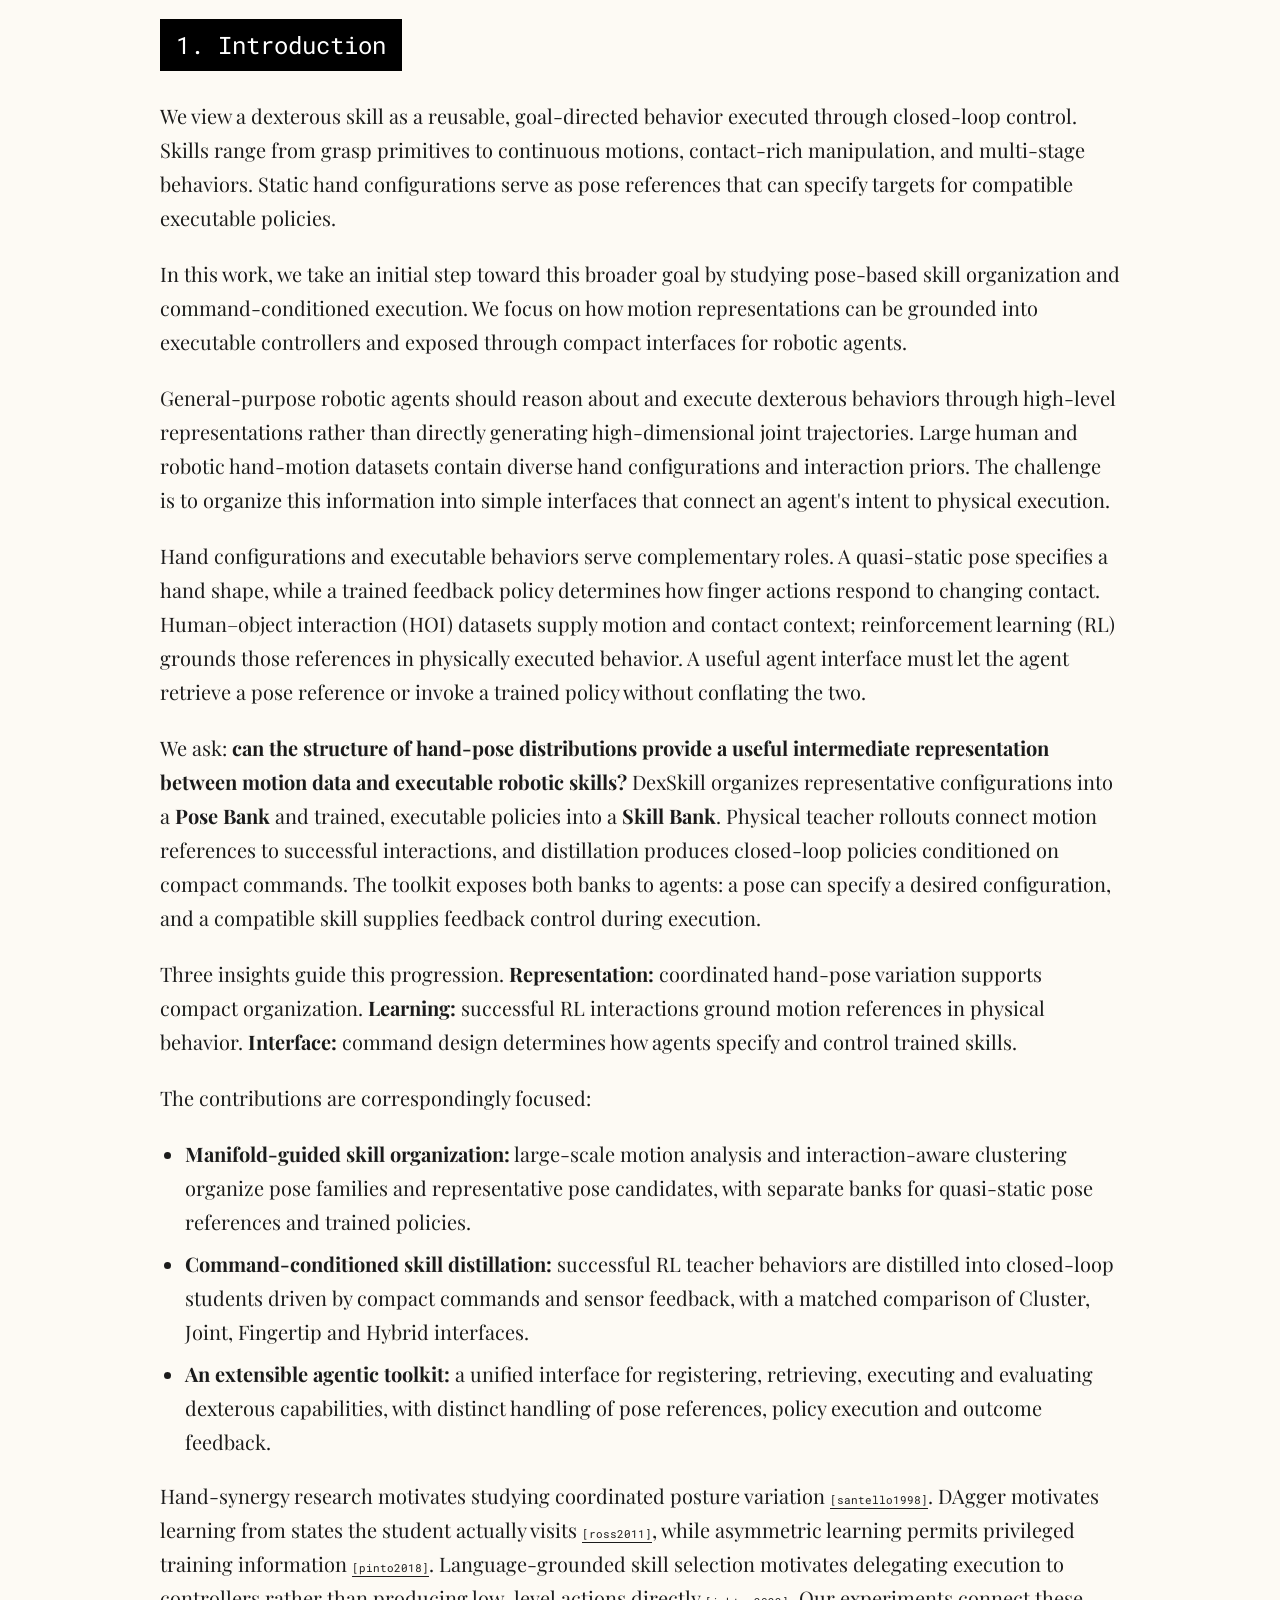
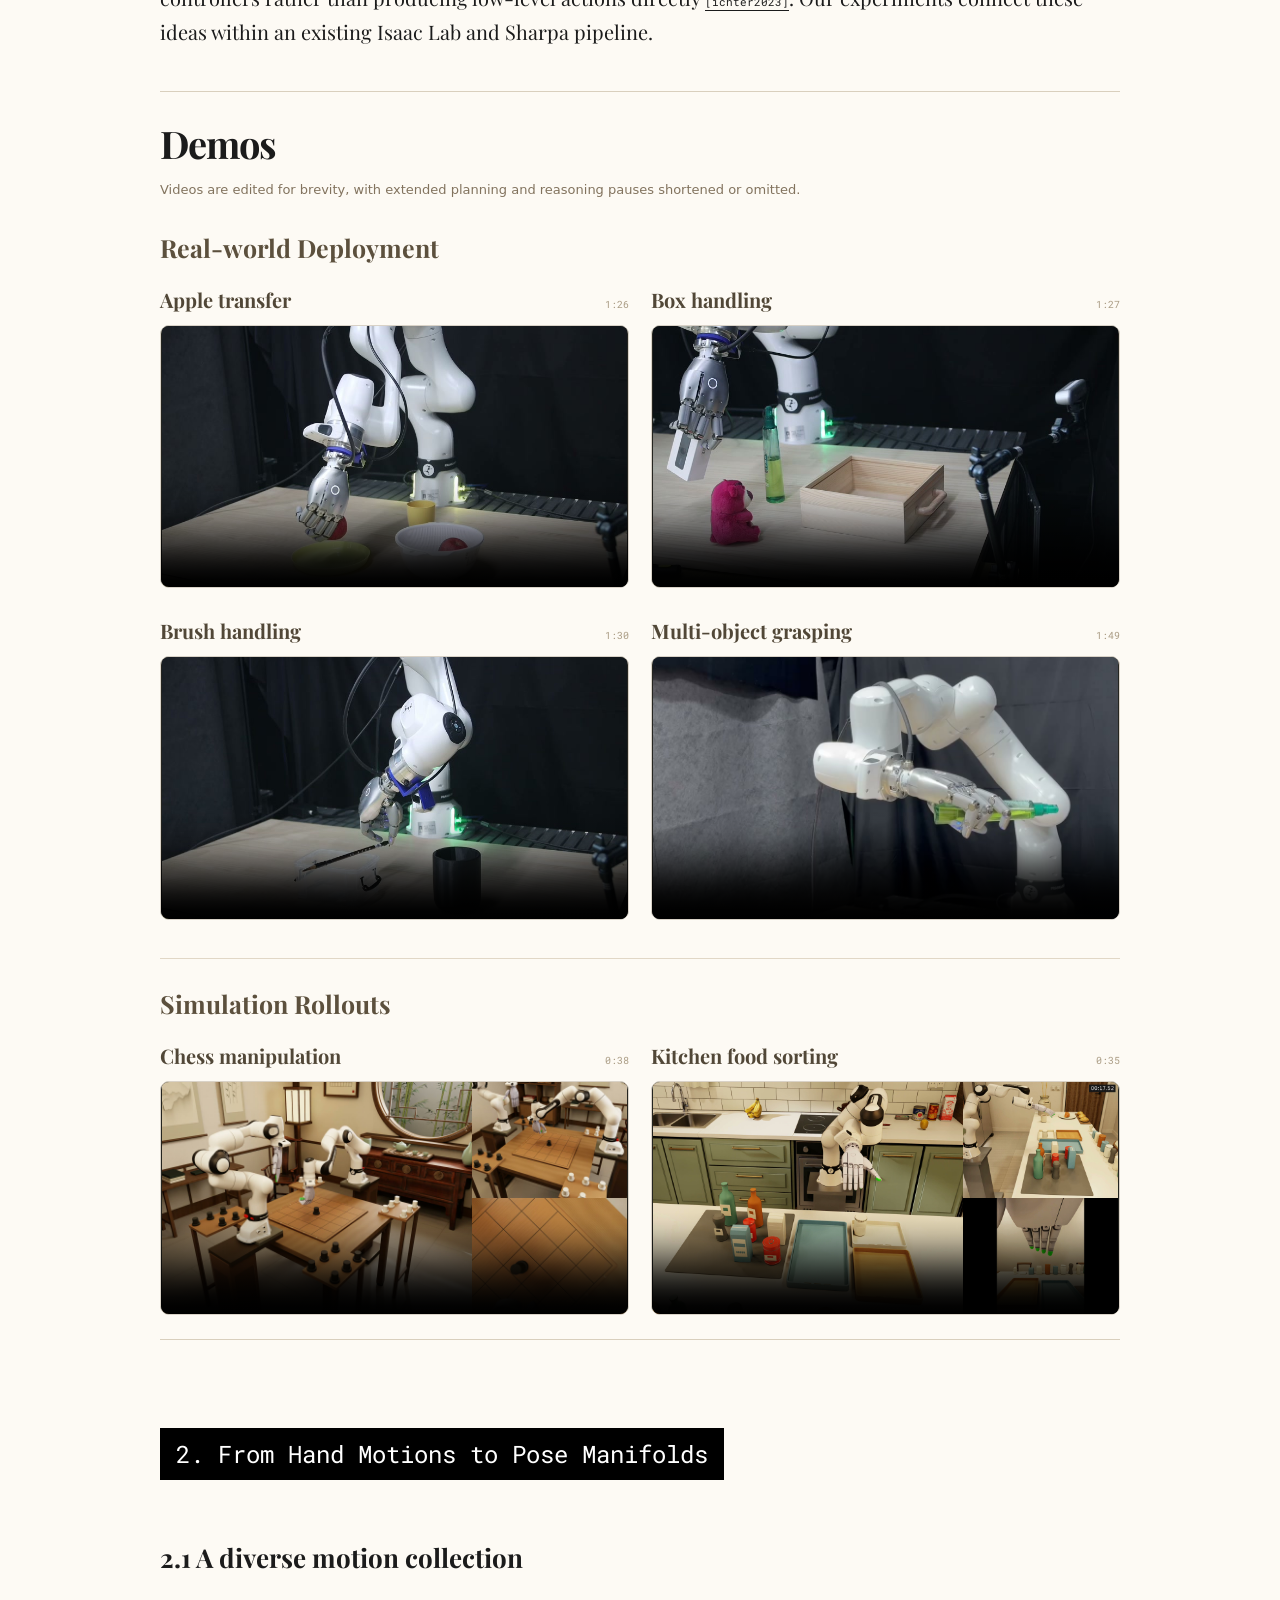
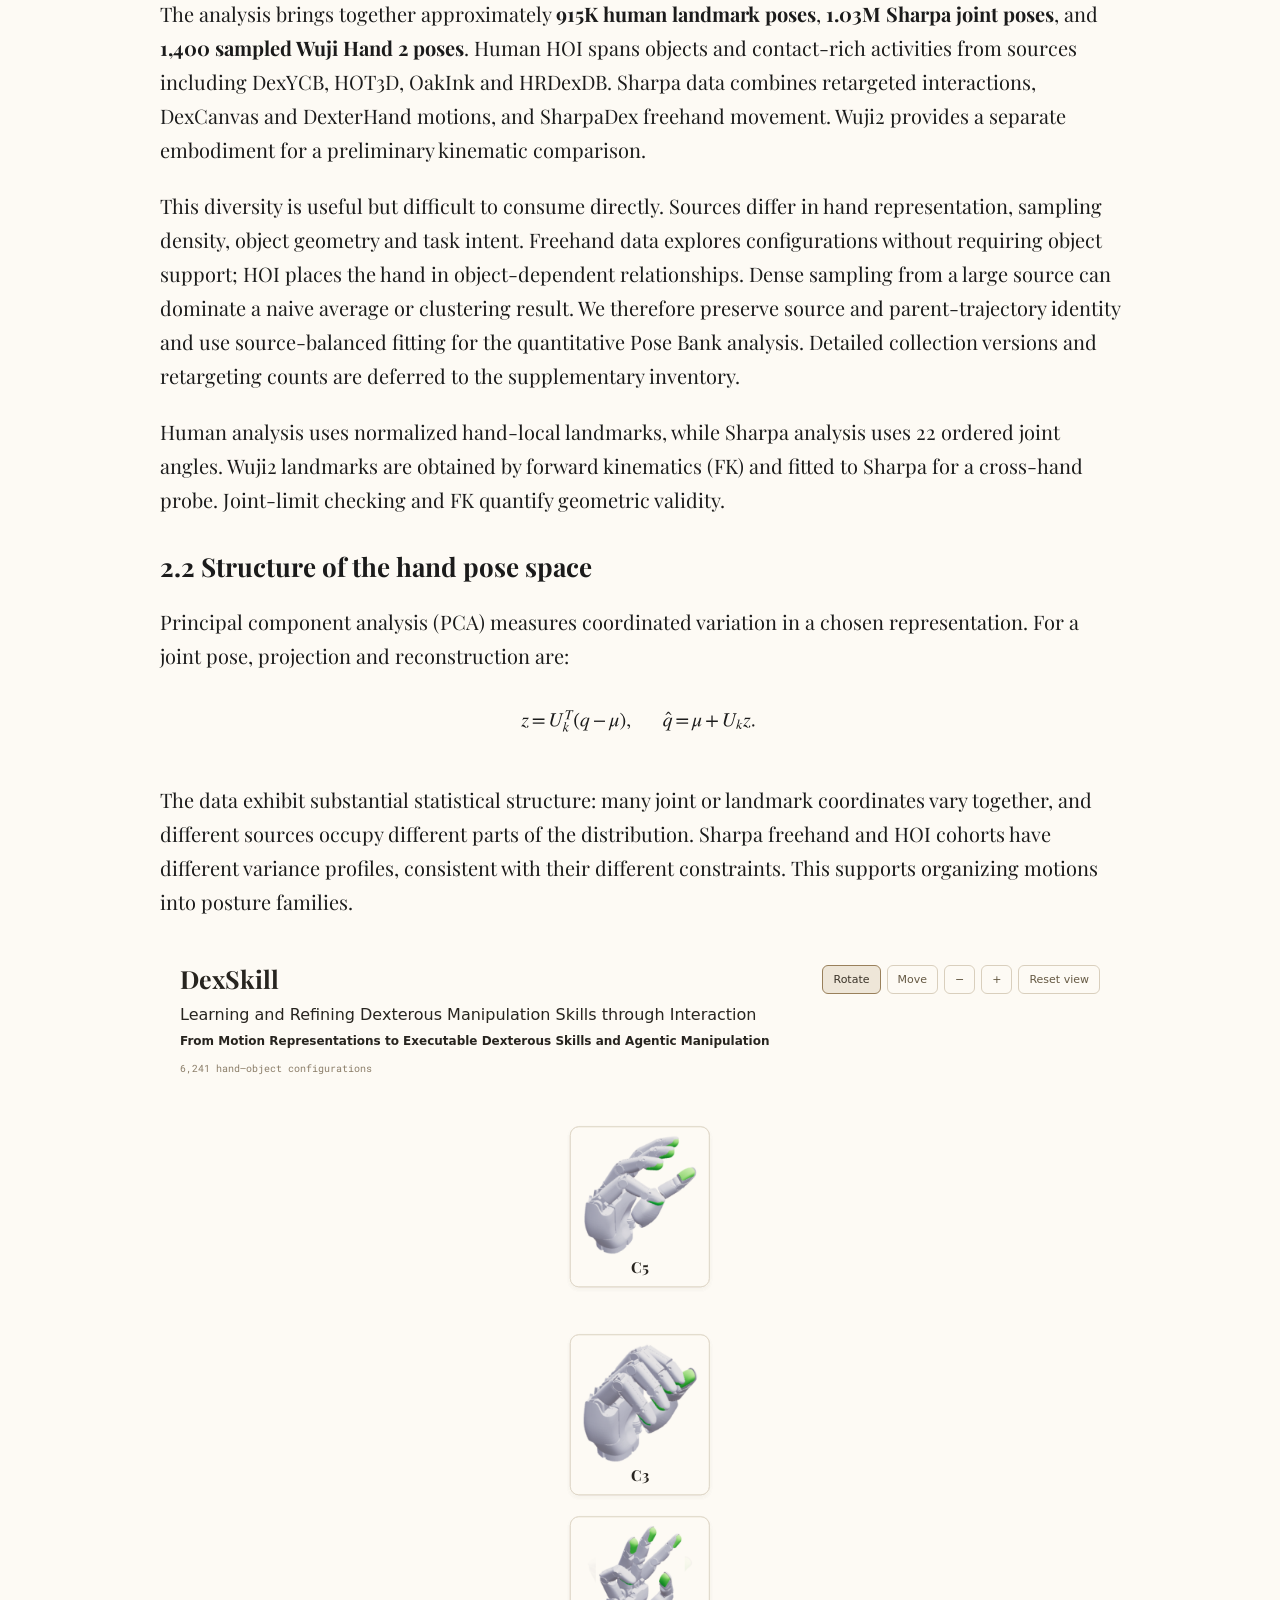
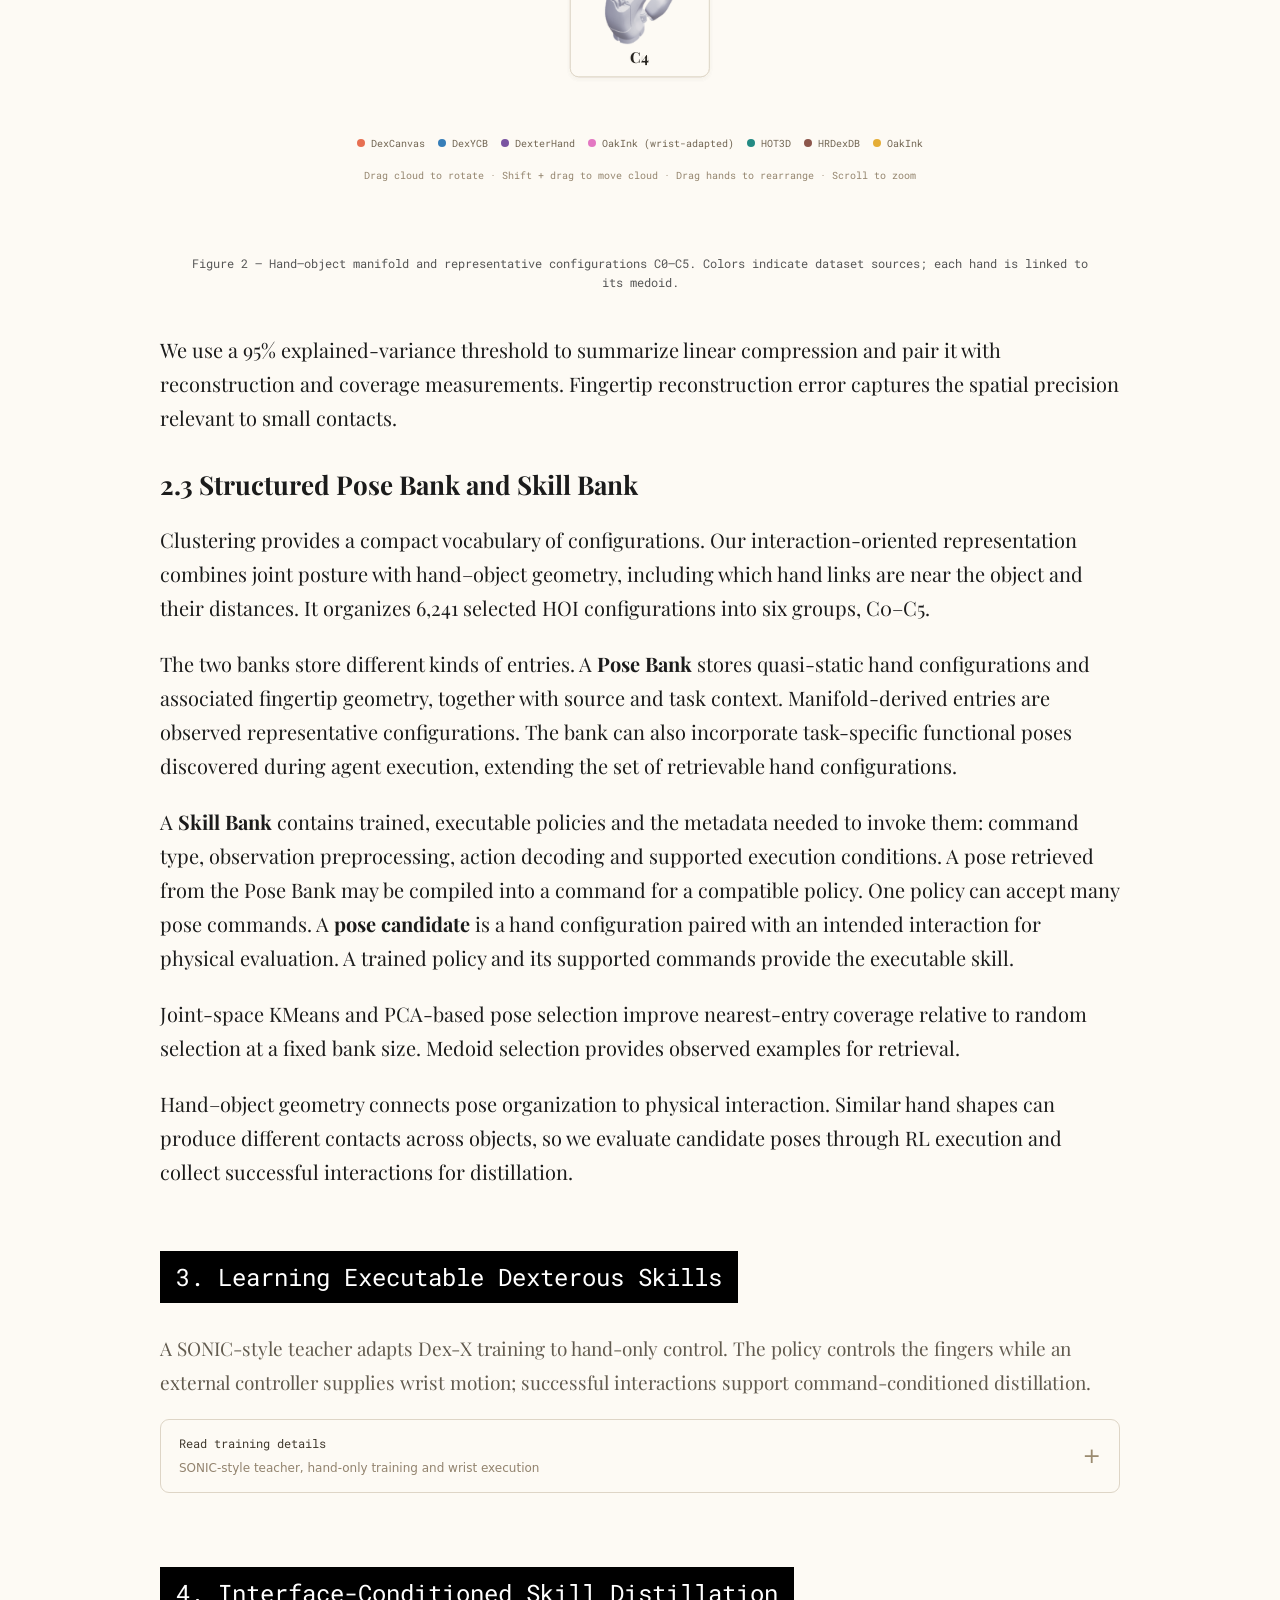
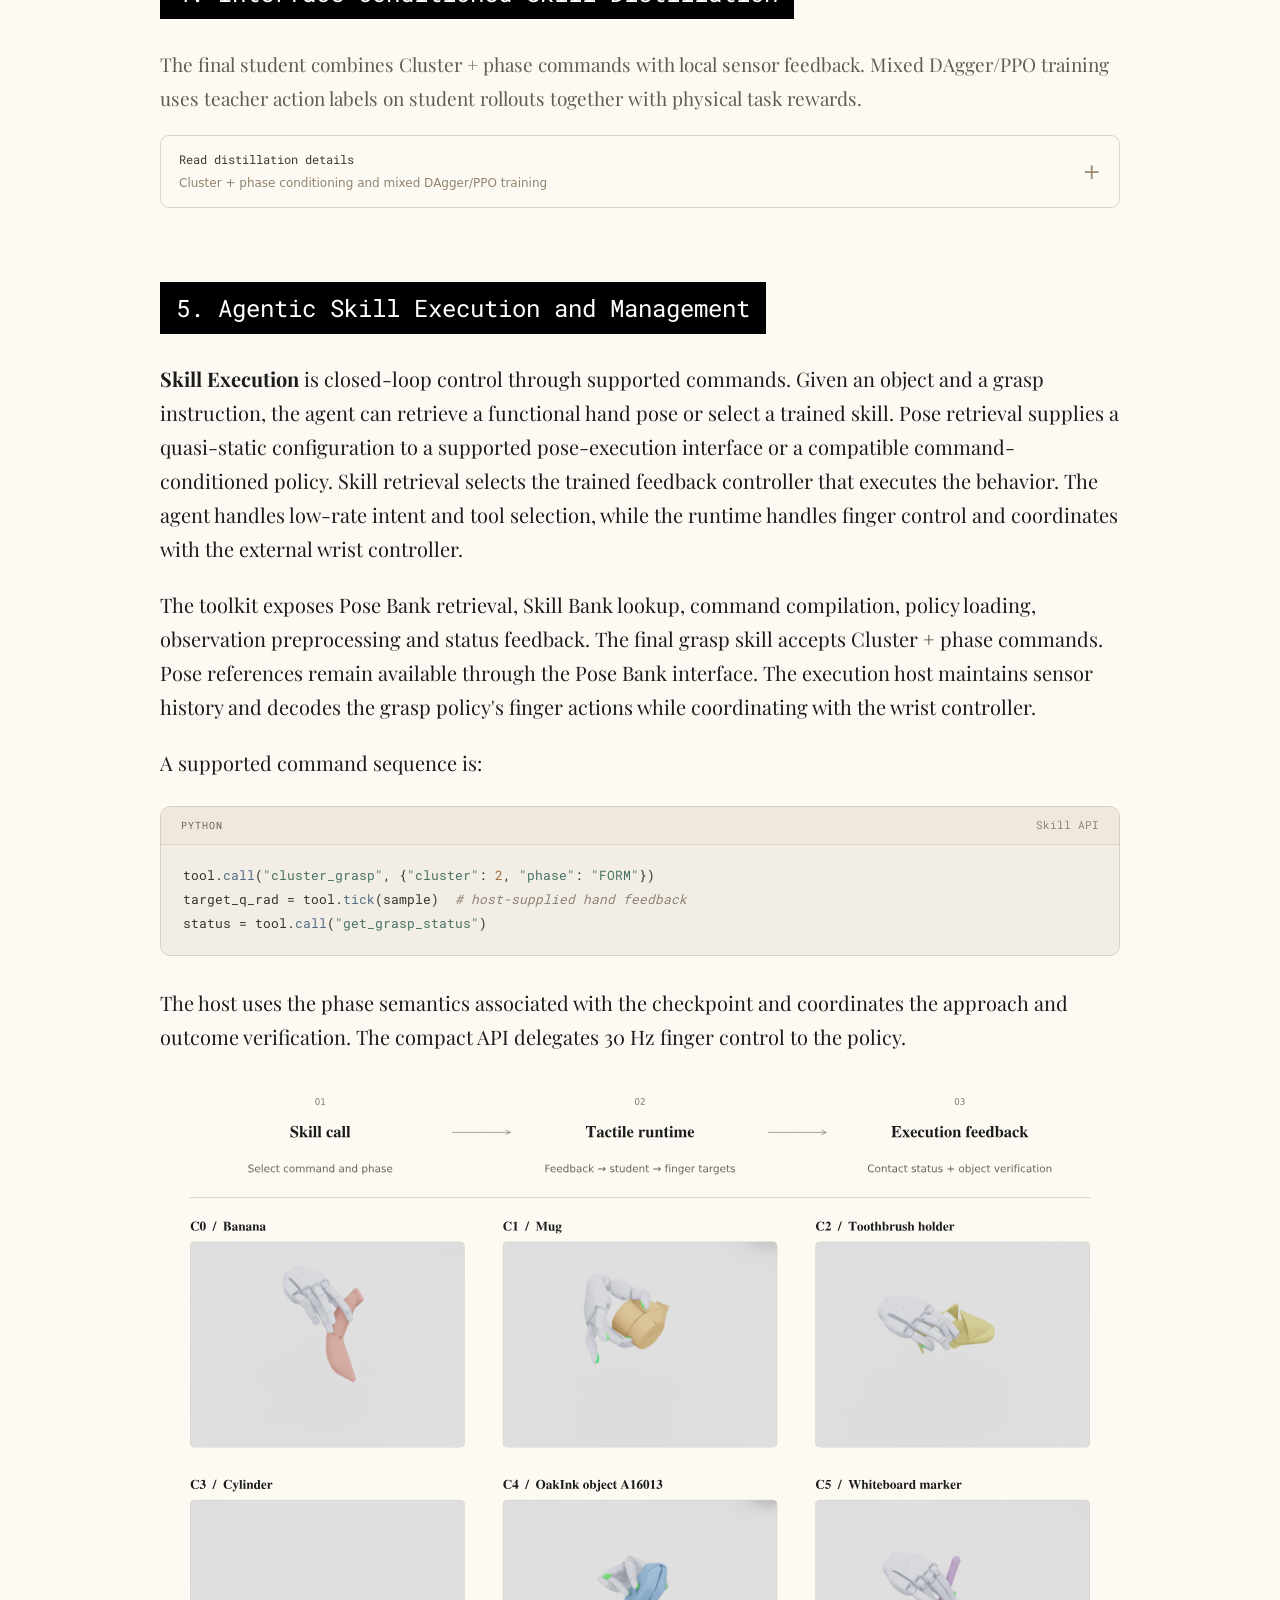
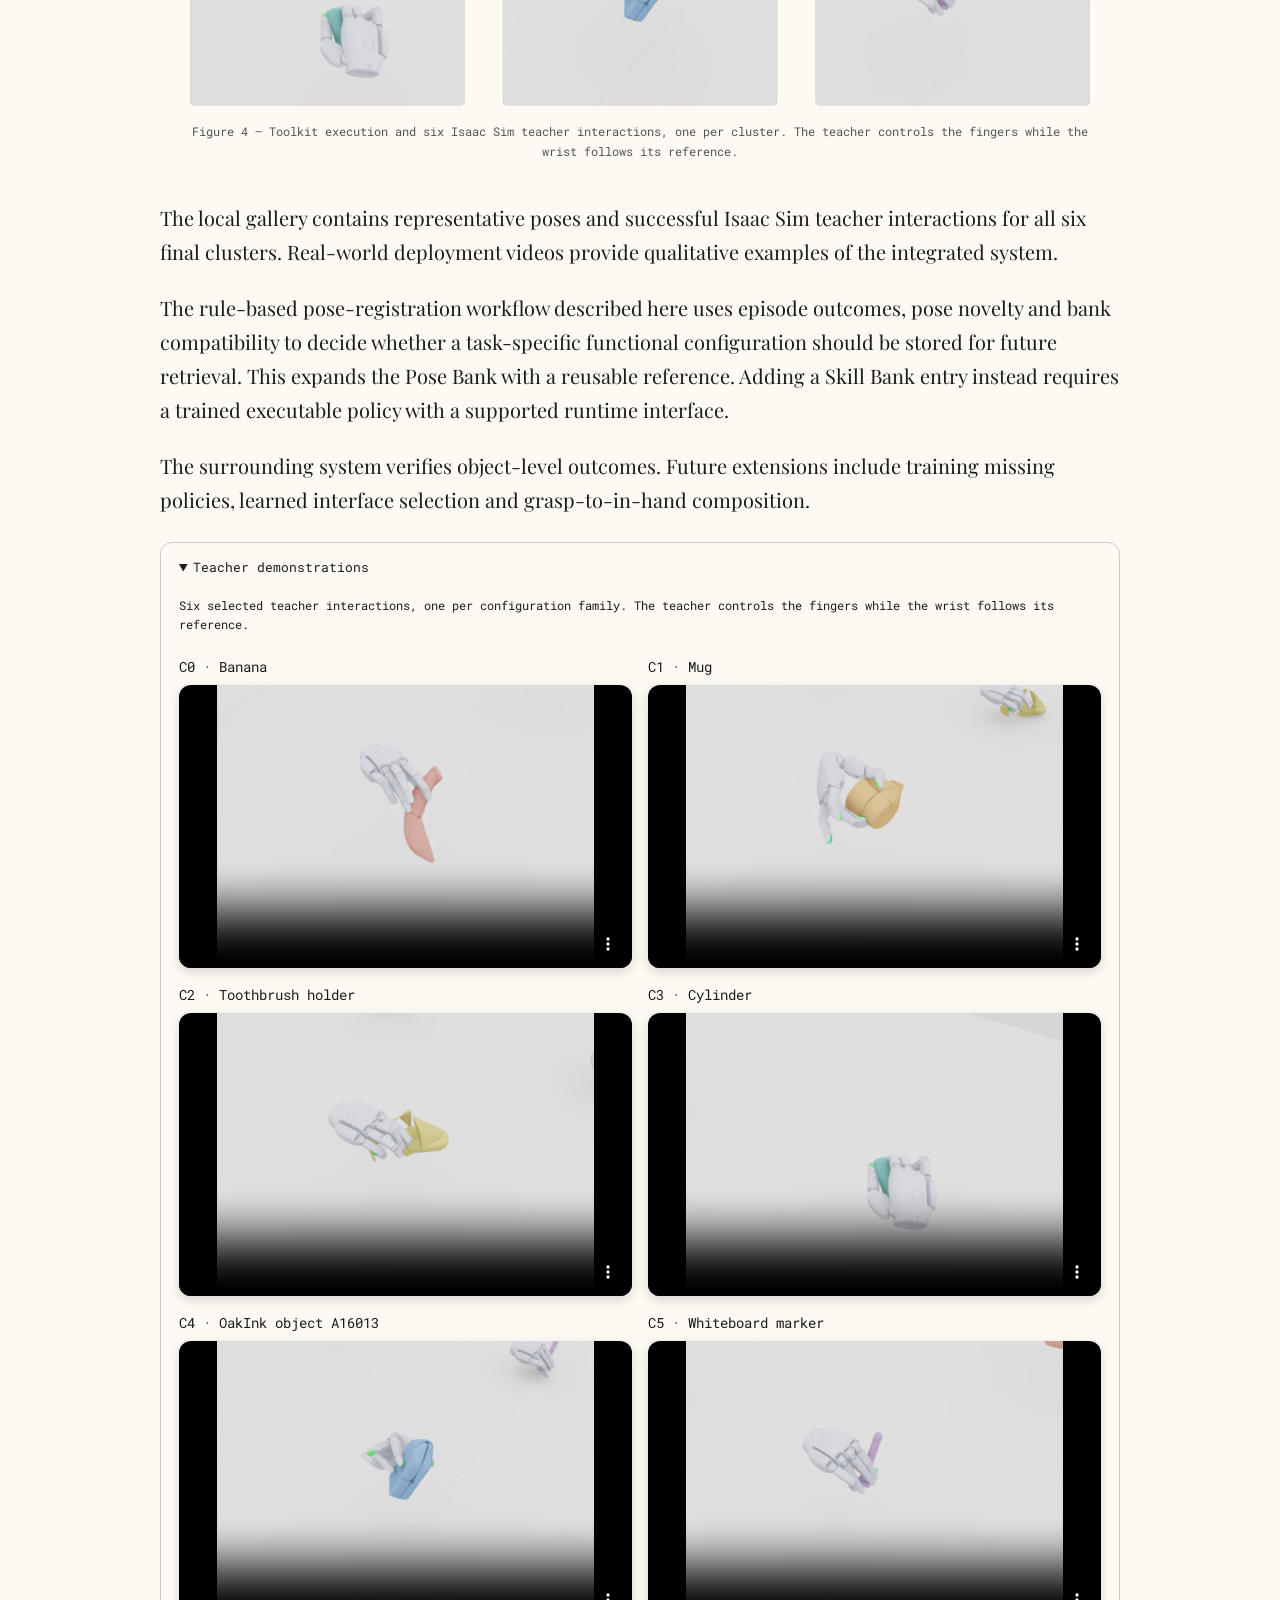
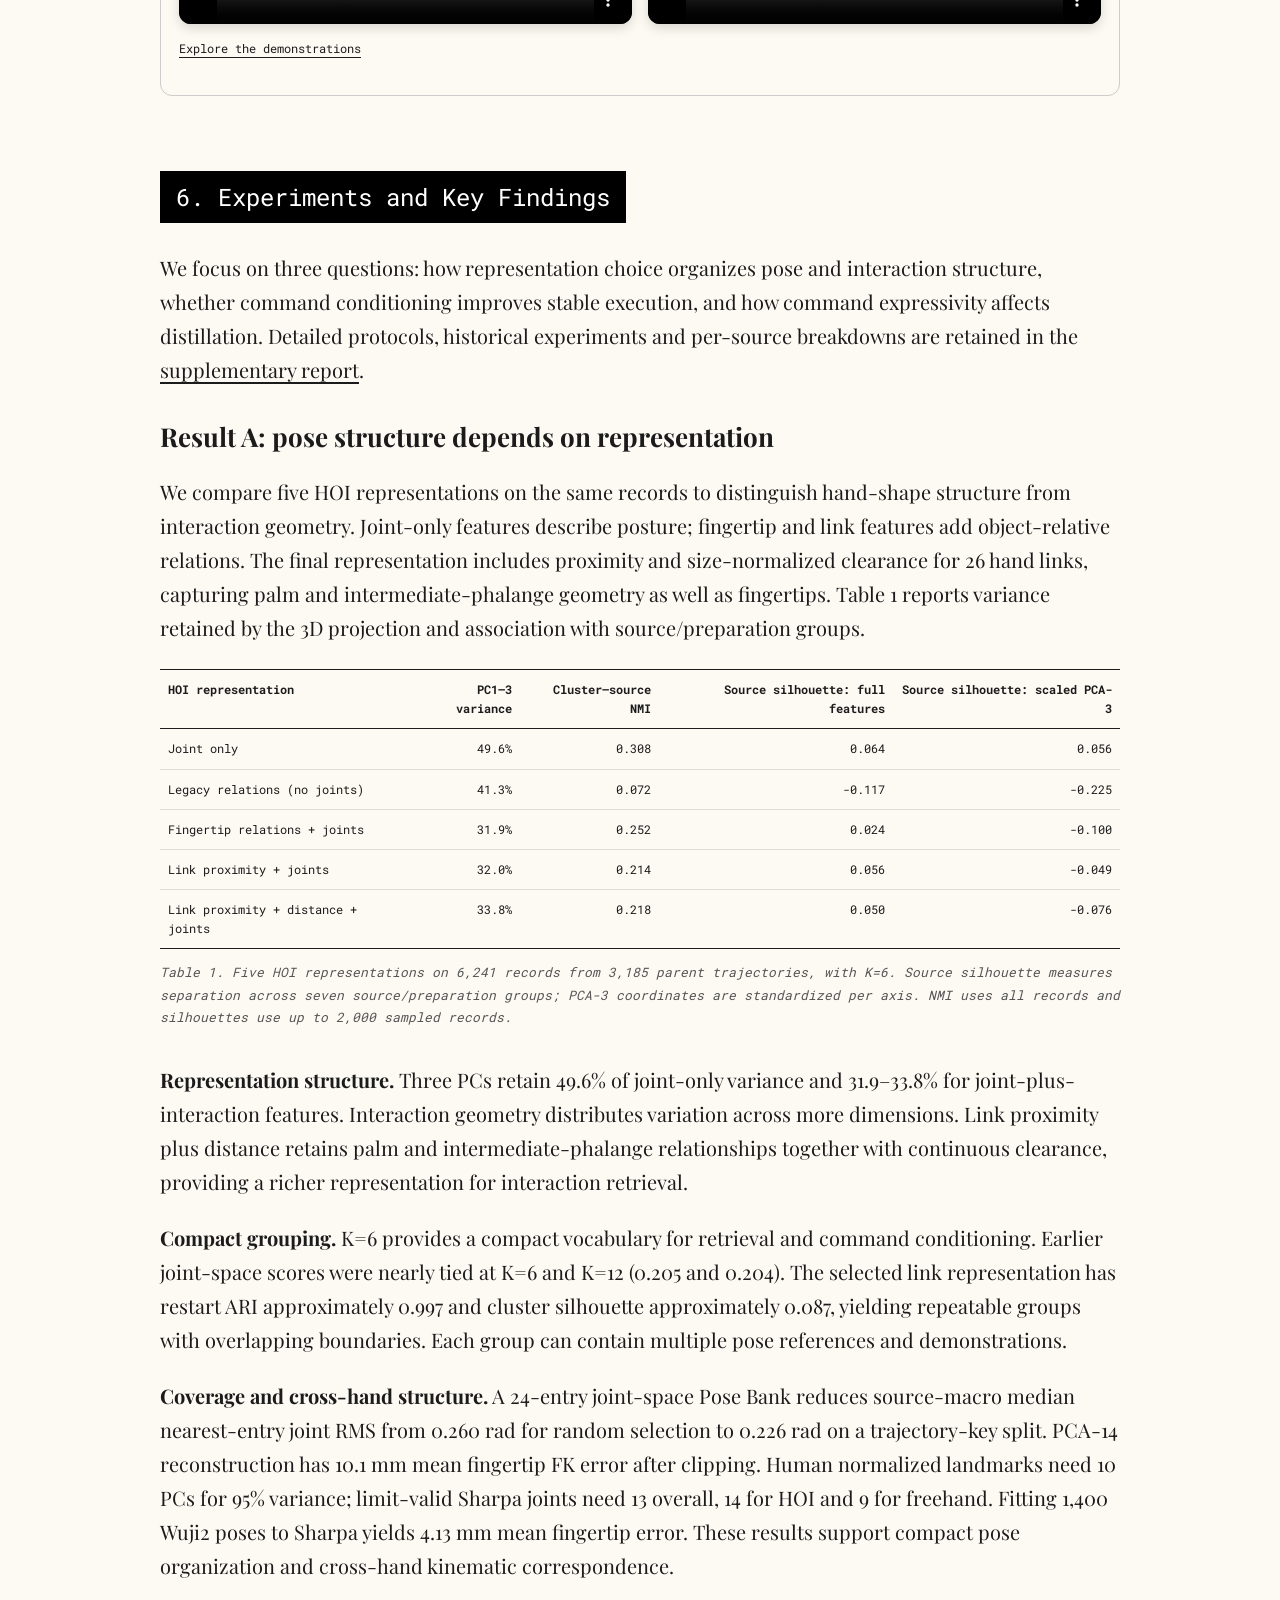
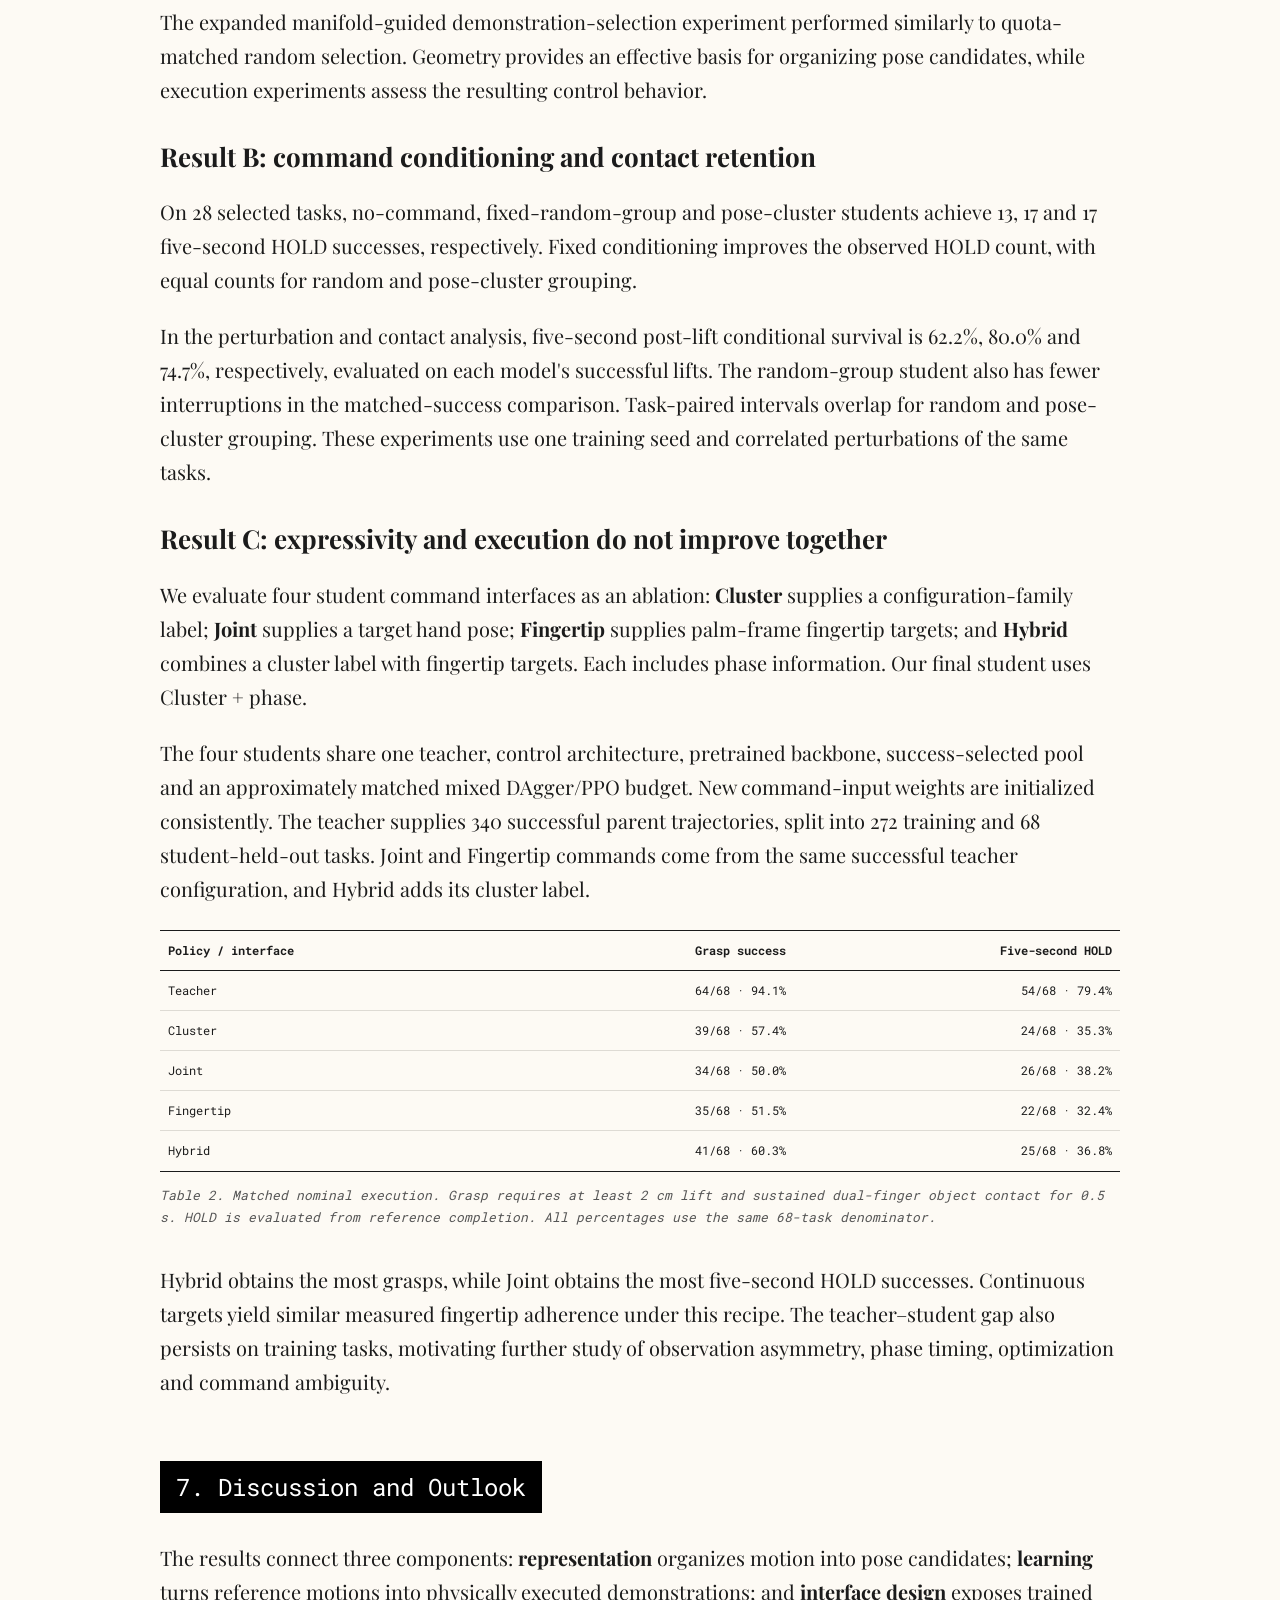
==== commit c2eab9e5: "update content and style" ====
--- a/index.html
+++ b/index.html
@@ -1,15 +1,20 @@
-<!doctype html><html lang="en"><head><meta charset="utf-8"><meta name="viewport" content="width=device-width,initial-scale=1"><title>RLDexAgents — Technical Report</title><meta name="description" content="Hand motion structure, executable skill distillation and an extensible agentic dexterous toolkit."><link rel="stylesheet" href="assets/template-fonts.css"><link rel="stylesheet" href="assets/dexx-template.css"><link rel="stylesheet" href="assets/rldex_report.css?v=project-links-20261027"><link rel="icon" href="favicon.ico?v=1" sizes="any"><link rel="icon" type="image/png" sizes="32x32" href="assets/favicon-32.png?v=1"><link rel="apple-touch-icon" sizes="180x180" href="assets/favicon-180.png"></head><body><nav class="toc" aria-label="Report contents"><h3>Content</h3><hr><ul><li><a href="#interactive-manifold">Interactive Manifold</a></li><li><a href="#tldr">TL;DR</a></li><li><a href="#abstract">Abstract</a></li><li><a href="#1-introduction">1. Introduction</a></li><li class="toc-demo"><a href="#demos">Demos</a></li><li><a href="#2-from-hand-motions-to-pose-manifolds">2. From Hand Motions to Pose Manifolds</a></li><li><a href="#3-learning-executable-dexterous-skills">3. Learning Executable Dexterous Skills</a></li><li><a href="#4-interface-conditioned-skill-distillation">4. Interface-Conditioned Skill Distillation</a></li><li><a href="#5-an-extensible-toolkit-for-llm-agents">5. An Extensible Toolkit for LLM Agents</a></li><li><a href="#6-experiments-and-key-findings">6. Experiments and Key Findings</a></li><li><a href="#7-discussion-and-outlook">7. Discussion and Outlook</a></li><li><a href="#supplementary-material">Supplementary Material</a></li><li><a href="#references">References</a></li></ul></nav><main class="main-content"><header class="report-hero"><h1 class="hero-text">RLDexAgents</h1><div class="sub-hero-text">An Extensible Dexterous Skill Toolkit for LLM Agents</div><p class="report-subtitle">From Hand Pose Manifolds to Interface-Conditioned Skill Distillation and Agentic Manipulation</p><div class="venue">Technical Report · 27 October 2026</div><div class="authors project-authors"><div class="author-names">Ruoqu Chen<sup>1,2</sup>, Shutong Liu<sup>1</sup>, Feixiang Ruan<sup>3</sup>, Weili Fu<sup>4</sup>, Zihao Wang<sup>1</sup>, Mengdi Xu<sup>1,†</sup></div><div class="author-affiliations"><sup>1</sup> IIIS, Tsinghua University · <sup>2</sup> Shanghai Qizhi Institute · <sup>3</sup> Peking University · <sup>4</sup> Department of Automation, Tsinghua University · <sup>†</sup> Corresponding author</div></div><nav class="project-links" aria-label="Project resources"><span class="link-pill" role="link" aria-disabled="true" tabindex="0" title="Paper link coming soon"><svg viewBox="0 0 24 24" aria-hidden="true"><path d="M6 2h8l5 5v14a1 1 0 0 1-1 1H6a1 1 0 0 1-1-1V3a1 1 0 0 1 1-1Zm8 1.8V8h4.2L14 3.8ZM8 11v1.5h8V11H8Zm0 4v1.5h8V15H8Zm0 4v1.5h5V19H8Z"/></svg><span>Paper (arXiv)</span></span><a class="link-pill" href="https://github.com/shutongliu-dev/rldexagents-web" target="_blank" rel="noopener"><svg viewBox="0 0 24 24" aria-hidden="true"><path d="M12 .8a11.2 11.2 0 0 0-3.54 21.83c.56.1.77-.24.77-.54v-2.08c-3.13.68-3.79-1.33-3.79-1.33-.51-1.3-1.25-1.64-1.25-1.64-1.02-.7.08-.68.08-.68 1.13.08 1.73 1.16 1.73 1.16 1 1.72 2.63 1.22 3.27.93.1-.73.4-1.22.71-1.5-2.5-.28-5.13-1.25-5.13-5.54 0-1.22.44-2.22 1.16-3-.12-.28-.5-1.42.11-2.96 0 0 .94-.3 3.08 1.15a10.7 10.7 0 0 1 5.6 0c2.14-1.45 3.07-1.15 3.07-1.15.61 1.54.23 2.68.11 2.96.73.78 1.16 1.78 1.16 3 0 4.3-2.63 5.25-5.14 5.53.4.35.76 1.04.76 2.1v3.05c0 .3.2.65.78.54A11.2 11.2 0 0 0 12 .8Z"/></svg><span>Code</span></a></nav><figure><a href="method.pdf" target="_blank" rel="noopener" title="Open original method PDF"><img loading="lazy" src="figures/method_overview.svg?v=method-20261027" alt="Figure 1 — RLDexAgents overview: motion organization, RL teacher-to-student distillation, agent interfaces, and bank expansion. The pose bank stores hand configurations; the skill bank stores trained policies."></a><figcaption class="figure-caption">Figure 1 — RLDexAgents overview: motion organization, RL teacher-to-student distillation, agent interfaces, and bank expansion. The pose bank stores hand configurations; the skill bank stores trained policies.</figcaption></figure><div class="quick-links" hidden><a class="link-pill" href="RLDexAgents_Technical_Report.md">Report</a><a class="link-pill" href="RLDexAgents_Technical_Report.tex">LaTeX</a><a class="link-pill" href="method.pdf">Method Figure</a><a class="link-pill" href="supplementary_report.html">Supplementary</a><a class="link-pill" href="pose_hoi_manifold.html">Interactive Gallery</a><a class="link-pill" href="references.bib">References</a></div></header><article class="section">
-<section class="interactive-evidence" id="interactive-manifold"><h3>Explore the hand manifold</h3><p>Drag to rotate the point cloud, scroll to zoom, and use source filters to explore the hand-pose distribution.</p><iframe src="manifold.html" title="Interactive hand-object manifold by dataset source" loading="eager"></iframe><p><a href="manifold.html" target="_blank" rel="noopener">Open full-size 3D viewer</a> · <a href="pose_hoi_manifold.html">Pose and replay gallery</a><a href="data/wrist_adapted_source_audit.json" data-maintenance hidden>Source audit</a></p></section><h2 class="tagline" id="tldr">TL;DR</h2><div class="tldr"><p><strong>RLDexAgents</strong> connects large-scale hand motion data to agent-callable dexterous control through two complementary banks: a <strong>pose bank</strong> of quasi-static hand references and a <strong>skill bank</strong> of trained, executable policies. Motion analysis organizes representative configurations; RL teacher interactions and command-conditioned distillation provide closed-loop controllers. Agents can retrieve a functional pose or invoke a compatible skill without generating high-dimensional joint trajectories. Task-specific pose registration expands the pose bank for future reuse; adding an executable policy extends the skill bank.</p></div><h2 class="tagline" id="abstract">Abstract</h2>
-<p>Dexterous robots must turn plausible hand poses into stable physical interactions, while language agents need skills they can invoke without generating joint trajectories. RLDexAgents organizes quasi-static hand references in a pose bank and trained, executable policies in a skill bank, connecting motion data to reinforcement-learning teachers, command-conditioned students and an extensible agent toolkit. We analyze approximately 915K human poses, 1.03M Sharpa poses, and 1,400 Wuji2 samples. Representative pose banks improve geometric coverage. We train the final Cluster + phase student with mixed DAgger/PPO and study Joint, Fingertip and Hybrid commands in an interface ablation. On 68 student-held-out tasks, students achieve 50–60% grasp success versus 94% for the teacher; richer commands do not consistently improve retention or target adherence. The toolkit separates high-level skill selection, external wrist control, and 30 Hz tactile hand control. These results establish a working research pipeline while identifying command ambiguity, contact establishment, and teacher–student observation differences as central obstacles to reusable dexterous skills.</p>
+<!doctype html><html lang="en"><head><meta charset="utf-8"><meta name="viewport" content="width=device-width,initial-scale=1"><title>DexSkill — Learning and Refining Dexterous Manipulation Skills through Interaction</title><meta name="description" content="Hand motion structure, executable skill distillation and an extensible agentic dexterous toolkit."><link rel="stylesheet" href="assets/template-fonts.css"><link rel="stylesheet" href="assets/dexx-template.css"><link rel="stylesheet" href="assets/rldex_report.css?v=project-links-20261027"><link rel="icon" href="favicon.ico?v=1" sizes="any"><link rel="icon" type="image/png" sizes="32x32" href="assets/favicon-32.png?v=1"><link rel="apple-touch-icon" sizes="180x180" href="assets/favicon-180.png"><link rel="stylesheet" href="assets/project-titles.css"></head><body><nav class="toc" aria-label="Report contents"><h3>Content</h3><hr><ul><li><a href="#interactive-manifold">Interactive Manifold</a></li><li><a href="#tldr">TL;DR</a></li><li><a href="#abstract">Abstract</a></li><li><a href="#1-introduction">1. Introduction</a></li><li class="toc-demo"><a href="#demos">Demos</a></li><li><a href="#2-from-hand-motions-to-pose-manifolds">2. From Hand Motions to Pose Manifolds</a></li><li><a href="#3-learning-executable-dexterous-skills">3. Learning Executable Dexterous Skills</a></li><li><a href="#4-interface-conditioned-skill-distillation">4. Interface-Conditioned Skill Distillation</a></li><li><a href="#5-an-extensible-toolkit-for-llm-agents">5. Agentic Skill Execution and Management</a></li><li><a href="#6-experiments-and-key-findings">6. Experiments and Key Findings</a></li><li><a href="#7-discussion-and-outlook">7. Discussion and Outlook</a></li><li><a href="#supplementary-material">Supplementary Material</a></li><li><a href="#references">References</a></li></ul></nav><main class="main-content"><header class="report-hero"><h1 class="hero-text">DexSkill</h1><h3 class="project-subtitle">Learning and Refining Dexterous Manipulation Skills through Interaction</h3><p class="project-description"><strong>From Motion Representations to Executable Dexterous Skills and Agentic Manipulation</strong></p><div class="venue">Technical Report · 27 October 2026</div><div class="authors project-authors"><div class="author-names">Ruoqu Chen<sup>1,2</sup>, Shutong Liu<sup>1</sup>, Feixiang Ruan<sup>3</sup>, Weili Fu<sup>4</sup>, Zihao Wang<sup>1</sup>, Mengdi Xu<sup>1,†</sup></div><div class="author-affiliations"><sup>1</sup> IIIS, Tsinghua University · <sup>2</sup> Shanghai Qizhi Institute · <sup>3</sup> Peking University · <sup>4</sup> Department of Automation, Tsinghua University · <sup>†</sup> Corresponding author</div></div><nav class="project-links" aria-label="Project resources"><span class="link-pill" role="link" aria-disabled="true" tabindex="0" title="Paper link coming soon"><svg viewBox="0 0 24 24" aria-hidden="true"><path d="M6 2h8l5 5v14a1 1 0 0 1-1 1H6a1 1 0 0 1-1-1V3a1 1 0 0 1 1-1Zm8 1.8V8h4.2L14 3.8ZM8 11v1.5h8V11H8Zm0 4v1.5h8V15H8Zm0 4v1.5h5V19H8Z"/></svg><span>Paper (arXiv)</span></span><a class="link-pill" href="https://github.com/shutongliu-dev/rldexagents-web" target="_blank" rel="noopener"><svg viewBox="0 0 24 24" aria-hidden="true"><path d="M12 .8a11.2 11.2 0 0 0-3.54 21.83c.56.1.77-.24.77-.54v-2.08c-3.13.68-3.79-1.33-3.79-1.33-.51-1.3-1.25-1.64-1.25-1.64-1.02-.7.08-.68.08-.68 1.13.08 1.73 1.16 1.73 1.16 1 1.72 2.63 1.22 3.27.93.1-.73.4-1.22.71-1.5-2.5-.28-5.13-1.25-5.13-5.54 0-1.22.44-2.22 1.16-3-.12-.28-.5-1.42.11-2.96 0 0 .94-.3 3.08 1.15a10.7 10.7 0 0 1 5.6 0c2.14-1.45 3.07-1.15 3.07-1.15.61 1.54.23 2.68.11 2.96.73.78 1.16 1.78 1.16 3 0 4.3-2.63 5.25-5.14 5.53.4.35.76 1.04.76 2.1v3.05c0 .3.2.65.78.54A11.2 11.2 0 0 0 12 .8Z"/></svg><span>Code</span></a></nav><figure><a href="method.pdf" target="_blank" rel="noopener" title="Open original method PDF"><img loading="lazy" src="figures/method_overview.svg?v=method-20261027" alt="Figure 1 — RLDexAgents overview: motion organization, RL teacher-to-student distillation, agent interfaces, and bank expansion. The pose bank stores hand configurations; the skill bank stores trained policies."></a><figcaption class="figure-caption">Figure 1 — DexSkill overview: motion organization, RL teacher-to-student distillation, agent interfaces, and bank expansion. The Pose Bank stores hand configurations; the Skill Bank stores trained policies.</figcaption></figure><div class="quick-links" hidden><a class="link-pill" href="RLDexAgents_Technical_Report.md">Report</a><a class="link-pill" href="RLDexAgents_Technical_Report.tex">LaTeX</a><a class="link-pill" href="method.pdf">Method Figure</a><a class="link-pill" href="supplementary_report.html">Supplementary</a><a class="link-pill" href="pose_hoi_manifold.html">Interactive Gallery</a><a class="link-pill" href="references.bib">References</a></div></header><article class="section">
+<section class="interactive-evidence" id="interactive-manifold"><h3>Explore the hand manifold</h3><p>Drag to rotate the point cloud, scroll to zoom, and use source filters to explore the hand-pose distribution.</p><iframe src="manifold.html" title="Interactive hand-object manifold by dataset source" loading="eager"></iframe><p><a href="manifold.html" target="_blank" rel="noopener">Open full-size 3D viewer</a> · <a href="pose_hoi_manifold.html">Pose and replay gallery</a><a href="data/wrist_adapted_source_audit.json" data-maintenance hidden>Source audit</a></p></section><h2 class="tagline" id="tldr">TL;DR</h2><div class="tldr"><p>DexSkill explores how diverse human and robot hand motions can be organized into reusable representations and transformed into executable dexterous manipulation skills. We develop a framework combining motion manifold analysis, reinforcement learning, command-conditioned policy distillation, and agent-accessible skill interfaces.</p>
+<p>Our current implementation focuses on pose-based grasp skills and closed-loop execution, providing a foundation for extending dexterous agents toward continuous motion skills, in-context adaptation, and interaction-driven Skill Refinement.</p></div><h2 class="tagline" id="abstract">Abstract</h2>
+<p>Dexterous manipulation requires more than selecting suitable hand poses: robotic agents must execute coordinated motions, establish and maintain physical contact, and adapt their behavior to changing interaction conditions. We introduce <strong>DexSkill</strong>, a research framework for organizing and learning reusable dexterous manipulation skills from human and robot motion data.</p>
+<p>Our current implementation connects large-scale motion analysis with reinforcement-learning teachers, command-conditioned student policies, and an extensible agent toolkit. We analyze approximately 915K human poses, 1.03M Sharpa poses, and 1,400 Wuji2 samples. Representative Pose Banks improve geometric coverage. We train a Cluster + phase student with mixed DAgger/PPO and compare Cluster, Joint, Fingertip, and Hybrid command interfaces. On 68 student-held-out tasks, students achieve 50–60% grasp success, compared with 94% for the teacher. Richer command interfaces do not consistently improve execution success or target adherence.</p>
+<p>These findings establish an initial framework for translating motion representations into agent-executable, closed-loop manipulation skills, while highlighting challenges in command ambiguity, contact establishment, and teacher–student observation differences. DexSkill provides a foundation for future investigation of continuous manipulation skills, in-context adaptation, and Skill Refinement through interaction.</p>
 <h2 class="tagline" id="1-introduction">1. Introduction</h2>
+<p>We view a dexterous skill as a reusable, goal-directed behavior executed through closed-loop control. Skills range from grasp primitives to continuous motions, contact-rich manipulation, and multi-stage behaviors. Static hand configurations serve as pose references that can specify targets for compatible executable policies.</p>
+<p>In this work, we take an initial step toward this broader goal by studying pose-based skill organization and command-conditioned execution. We focus on how motion representations can be grounded into executable controllers and exposed through compact interfaces for robotic agents.</p>
 <p>General-purpose robotic agents should reason about and execute dexterous behaviors through high-level representations rather than directly generating high-dimensional joint trajectories. Large human and robotic hand-motion datasets contain diverse hand configurations and interaction priors. The challenge is to organize this information into simple interfaces that connect an agent's intent to physical execution.</p>
 <p>Hand configurations and executable behaviors serve complementary roles. A quasi-static pose specifies a hand shape, while a trained feedback policy determines how finger actions respond to changing contact. Human–object interaction (HOI) datasets supply motion and contact context; reinforcement learning (RL) grounds those references in physically executed behavior. A useful agent interface must let the agent retrieve a pose reference or invoke a trained policy without conflating the two.</p>
-<p>We ask: <strong>can the structure of hand-pose distributions provide a useful intermediate representation between motion data and executable robotic skills?</strong> RLDexAgents organizes representative configurations into a <strong>pose bank</strong> and trained, executable policies into a <strong>skill bank</strong>. Physical teacher rollouts connect motion references to successful interactions, and distillation produces closed-loop policies conditioned on compact commands. The toolkit exposes both banks to agents: a pose can specify a desired configuration, and a compatible skill supplies feedback control during execution.</p>
+<p>We ask: <strong>can the structure of hand-pose distributions provide a useful intermediate representation between motion data and executable robotic skills?</strong> DexSkill organizes representative configurations into a <strong>Pose Bank</strong> and trained, executable policies into a <strong>Skill Bank</strong>. Physical teacher rollouts connect motion references to successful interactions, and distillation produces closed-loop policies conditioned on compact commands. The toolkit exposes both banks to agents: a pose can specify a desired configuration, and a compatible skill supplies feedback control during execution.</p>
 
 <p>Three insights guide this progression. <strong>Representation:</strong> coordinated hand-pose variation supports compact organization. <strong>Learning:</strong> successful RL interactions ground motion references in physical behavior. <strong>Interface:</strong> command design determines how agents specify and control trained skills.</p>
 <p>The contributions are correspondingly focused:</p>
 <ul>
-<li><strong>Manifold-guided skill organization:</strong> large-scale motion analysis and interaction-aware clustering organize pose families and representative skill candidates, with separate banks for quasi-static pose references and trained policies.</li>
+<li><strong>Manifold-guided skill organization:</strong> large-scale motion analysis and interaction-aware clustering organize pose families and representative pose candidates, with separate banks for quasi-static pose references and trained policies.</li>
 <li><strong>Command-conditioned skill distillation:</strong> successful RL teacher behaviors are distilled into closed-loop students driven by compact commands and sensor feedback, with a matched comparison of Cluster, Joint, Fingertip and Hybrid interfaces.</li>
 <li><strong>An extensible agentic toolkit:</strong> a unified interface for registering, retrieving, executing and evaluating dexterous capabilities, with distinct handling of pose references, policy execution and outcome feedback.</li>
 </ul>
@@ -18,7 +23,7 @@
 <h2 class="tagline" id="2-from-hand-motions-to-pose-manifolds">2. From Hand Motions to Pose Manifolds</h2>
 <h3 id="21-a-diverse-motion-collection">2.1 A diverse motion collection</h3>
 <p>The analysis brings together approximately <strong>915K human landmark poses</strong>, <strong>1.03M Sharpa joint poses</strong>, and <strong>1,400 sampled Wuji Hand 2 poses</strong>. Human HOI spans objects and contact-rich activities from sources including DexYCB, HOT3D, OakInk and HRDexDB. Sharpa data combines retargeted interactions, DexCanvas and DexterHand motions, and SharpaDex freehand movement. Wuji2 provides a separate embodiment for a preliminary kinematic comparison.</p>
-<p>This diversity is useful but difficult to consume directly. Sources differ in hand representation, sampling density, object geometry and task intent. Freehand data explores configurations without requiring object support; HOI places the hand in object-dependent relationships. Dense sampling from a large source can dominate a naive average or clustering result. We therefore preserve source and parent-trajectory identity and use source-balanced fitting for the quantitative pose-bank analysis. Detailed collection versions and retargeting counts are deferred to the supplementary inventory.</p>
+<p>This diversity is useful but difficult to consume directly. Sources differ in hand representation, sampling density, object geometry and task intent. Freehand data explores configurations without requiring object support; HOI places the hand in object-dependent relationships. Dense sampling from a large source can dominate a naive average or clustering result. We therefore preserve source and parent-trajectory identity and use source-balanced fitting for the quantitative Pose Bank analysis. Detailed collection versions and retargeting counts are deferred to the supplementary inventory.</p>
 <p>Human analysis uses normalized hand-local landmarks, while Sharpa analysis uses 22 ordered joint angles. Wuji2 landmarks are obtained by forward kinematics (FK) and fitted to Sharpa for a cross-hand probe. Joint-limit checking and FK quantify geometric validity.</p>
 <h3 id="22-structure-of-the-hand-pose-space">2.2 Structure of the hand pose space</h3>
 <p>Principal component analysis (PCA) measures coordinated variation in a chosen representation. For a joint pose, projection and reconstruction are:</p>
@@ -27,16 +32,16 @@
 <p>The data exhibit substantial statistical structure: many joint or landmark coordinates vary together, and different sources occupy different parts of the distribution. Sharpa freehand and HOI cohorts have different variance profiles, consistent with their different constraints. This supports organizing motions into posture families.</p>
 <figure class="representative-manifold-figure"><iframe class="representative-manifold" src="representative_manifold.html?v=hands-20261027" title="Rotate the 3D hand-object manifold and inspect six representative hand configurations" loading="lazy"></iframe><noscript><img src="figures/main02_manifold.svg" alt="Static hand-object manifold and six representative hand configurations"></noscript><figcaption class="figure-caption">Figure 2 — Hand–object manifold and representative configurations C0–C5. Colors indicate dataset sources; each hand is linked to its medoid.</figcaption></figure>
 <p>We use a 95% explained-variance threshold to summarize linear compression and pair it with reconstruction and coverage measurements. Fingertip reconstruction error captures the spatial precision relevant to small contacts.</p>
-<h3 id="23-structured-pose-and-skill-banks">2.3 Structured pose and skill banks</h3>
+<h3 id="23-structured-pose-and-skill-banks">2.3 Structured Pose Bank and Skill Bank</h3>
 <p>Clustering provides a compact vocabulary of configurations. Our interaction-oriented representation combines joint posture with hand–object geometry, including which hand links are near the object and their distances. It organizes 6,241 selected HOI configurations into six groups, C0–C5.</p>
-<p>The two banks store different kinds of entries. A <strong>pose bank</strong> stores quasi-static hand configurations and associated fingertip geometry, together with source and task context. Manifold-derived entries are observed representative configurations. The bank can also incorporate task-specific functional poses discovered during agent execution, extending the set of retrievable hand configurations.</p>
-<p>A <strong>skill bank</strong> contains trained, executable policies and the metadata needed to invoke them: command type, observation preprocessing, action decoding and supported execution conditions. A pose retrieved from the pose bank may be compiled into a command for a compatible policy. One policy can accept many pose commands. Here, a <strong>skill candidate</strong> means a pose paired with an intended interaction for physical evaluation, before a suitable executable controller and its conditions have been established.</p>
+<p>The two banks store different kinds of entries. A <strong>Pose Bank</strong> stores quasi-static hand configurations and associated fingertip geometry, together with source and task context. Manifold-derived entries are observed representative configurations. The bank can also incorporate task-specific functional poses discovered during agent execution, extending the set of retrievable hand configurations.</p>
+<p>A <strong>Skill Bank</strong> contains trained, executable policies and the metadata needed to invoke them: command type, observation preprocessing, action decoding and supported execution conditions. A pose retrieved from the Pose Bank may be compiled into a command for a compatible policy. One policy can accept many pose commands. A <strong>pose candidate</strong> is a hand configuration paired with an intended interaction for physical evaluation. A trained policy and its supported commands provide the executable skill.</p>
 <p>Joint-space KMeans and PCA-based pose selection improve nearest-entry coverage relative to random selection at a fixed bank size. Medoid selection provides observed examples for retrieval.</p>
 <p>Hand–object geometry connects pose organization to physical interaction. Similar hand shapes can produce different contacts across objects, so we evaluate candidate poses through RL execution and collect successful interactions for distillation.</p>
 <h2 class="tagline" id="3-learning-executable-dexterous-skills">3. Learning Executable Dexterous Skills</h2><p class="method-overview">A SONIC-style teacher adapts Dex-X training to hand-only control. The policy controls the fingers while an external controller supplies wrist motion; successful interactions support command-conditioned distillation.</p><details class="method-details"><summary><span class="method-summary-copy"><span class="method-summary-title">Read training details</span><span class="method-summary-description">SONIC-style teacher, hand-only training and wrist execution</span></span></summary><div class="method-detail-body">
 <p>We use a <strong>SONIC-style reference-conditioned teacher</strong> to learn dexterous finger control from human–object interaction references. Building on the simulation and RL training framework of Dex-X <a class="citation" href="#ref-chen2026dexx">[chen2026dexx]</a>, we adapt learning to a <strong>hand-only action policy</strong>: the policy produces finger-joint targets, while a separate controller supplies wrist motion. The hand learns to establish and maintain contact as the wrist approaches, lifts and moves the object.</p>
 <p>The teacher separates reference encoding from feedback control. A reference encoder maps the current and upcoming hand–object motion into a continuous latent representation. A control network combines this representation with hand-state history and object observations to produce finger actions. An auxiliary decoder reconstructs reference motion, encouraging the latent to retain information useful for tracking. PPO <a class="citation" href="#ref-schulman2017">[schulman2017]</a> trains the controller through simulated physical interaction.</p>
-<p><strong>Hand-only adaptation of Dex-X.</strong> Retargeted HOI trajectories provide the hand, object and wrist references used in simulation. We train across diverse objects and interactions, then continue the teacher with object-pose objectives and prioritize successful interactions with moderate contact forces. This focuses learning on finger behavior that supports the intended object motion.</p>
+<p><strong>Hand-only training with Dex-X.</strong> Retargeted HOI trajectories provide the hand, object and wrist references used in simulation. We train across diverse objects and interactions, then continue the teacher with object-pose objectives and prioritize successful interactions with moderate contact forces. This focuses learning on finger behavior that supports the intended object motion.</p>
 <p>The continuation rewards object position, orientation, fine pose accuracy and terminal pose. Reference reconstruction and action-bound regularization accompany the task objective. Successful lift-and-hold rollouts are selected as demonstrations for command-conditioned distillation.</p>
 <p><strong>Wrist motion.</strong> During teacher training and the matched student evaluations, a separate actuator controller tracks the wrist position and orientation from the HOI reference. At reference completion, it maintains the final wrist target during the HOLD period. Training applies shared spatial transformations to the scene and references, together with independent wrist execution offsets, so the hand policy learns under variations in placement and approach. In agent execution, the arm controller supplies the approach, transport and wrist-orientation commands, while the hand policy reacts to proprioceptive and fingertip-force feedback.</p>
 <p><strong>Distillation data.</strong> We collect teacher rollouts with sustained multi-finger contact, successful object lift and continued retention after reference completion. These interactions provide action supervision for students driven by compact commands and local feedback.</p>
@@ -59,9 +64,9 @@
 <p>Training combines the DAgger imitation and PPO objectives with a scheduled mixing weight. The teacher keeps its full reference and object observations when labeling student-visited states. The student actor receives local sensor history and Cluster + phase commands, while a privileged critic supports training.</p>
 <p>Online teacher labeling teaches recovery from student-generated states, and PPO improves contact behavior through task feedback. Together, these objectives train the final Cluster + phase student for closed-loop finger control.</p>
 </div></details>
-<h2 class="tagline" id="5-an-extensible-toolkit-for-llm-agents">5. An Extensible Toolkit for LLM Agents</h2>
-<p>Given an object and a grasp instruction, the agent can retrieve a functional hand pose or select a trained skill. Pose retrieval supplies a quasi-static configuration to a supported pose-execution interface or a compatible command-conditioned policy. Skill retrieval selects the trained feedback controller that executes the behavior. The agent handles low-rate intent and tool selection, while the runtime handles finger control and coordinates with the external wrist controller.</p>
-<p>The toolkit exposes pose-bank retrieval, skill-bank lookup, command compilation, policy loading, observation preprocessing and status feedback. The final grasp skill accepts Cluster + phase commands. Pose references remain available through the pose-bank interface. The execution host maintains sensor history and decodes the grasp policy's finger actions while coordinating with the wrist controller.</p>
+<h2 class="tagline" id="5-an-extensible-toolkit-for-llm-agents">5. Agentic Skill Execution and Management</h2>
+<p><strong>Skill Execution</strong> is closed-loop control through supported commands. Given an object and a grasp instruction, the agent can retrieve a functional hand pose or select a trained skill. Pose retrieval supplies a quasi-static configuration to a supported pose-execution interface or a compatible command-conditioned policy. Skill retrieval selects the trained feedback controller that executes the behavior. The agent handles low-rate intent and tool selection, while the runtime handles finger control and coordinates with the external wrist controller.</p>
+<p>The toolkit exposes Pose Bank retrieval, Skill Bank lookup, command compilation, policy loading, observation preprocessing and status feedback. The final grasp skill accepts Cluster + phase commands. Pose references remain available through the Pose Bank interface. The execution host maintains sensor history and decodes the grasp policy's finger actions while coordinating with the wrist controller.</p>
 <p>A supported command sequence is:</p>
 <div class="code-example"><div class="code-toolbar"><span class="code-language">Python</span><span class="code-caption">Skill API</span></div><pre><code class="language-python">tool.<span class="tok-function">call</span>(<span class="tok-string">&quot;cluster_grasp&quot;</span>, {<span class="tok-string">&quot;cluster&quot;</span>: <span class="tok-number">2</span>, <span class="tok-string">&quot;phase&quot;</span>: <span class="tok-string">&quot;FORM&quot;</span>})
 target_q_rad = tool.<span class="tok-function">tick</span>(sample)  <span class="tok-comment"># host-supplied hand feedback</span>
@@ -70,7 +75,7 @@
 <p>The host uses the phase semantics associated with the checkpoint and coordinates the approach and outcome verification. The compact API delegates 30 Hz finger control to the policy.</p>
 <figure><img loading="lazy" src="figures/main04_demonstrations.svg" alt="Figure 4 — Toolkit execution and six Isaac Sim teacher interactions, one per cluster. The teacher controls the fingers while the wrist follows its reference."><figcaption class="figure-caption">Figure 4 — Toolkit execution and six Isaac Sim teacher interactions, one per cluster. The teacher controls the fingers while the wrist follows its reference.</figcaption></figure>
 <p>The local gallery contains representative poses and successful Isaac Sim teacher interactions for all six final clusters. Real-world deployment videos provide qualitative examples of the integrated system.</p>
-<p>The rule-based pose-registration workflow described here uses episode outcomes, pose novelty and bank compatibility to decide whether a task-specific functional configuration should be stored for future retrieval. This expands the pose bank with a reusable reference. Adding a skill-bank entry instead requires a trained executable policy with a supported runtime interface.</p>
+<p>The rule-based pose-registration workflow described here uses episode outcomes, pose novelty and bank compatibility to decide whether a task-specific functional configuration should be stored for future retrieval. This expands the Pose Bank with a reusable reference. Adding a Skill Bank entry instead requires a trained executable policy with a supported runtime interface.</p>
 <p>The surrounding system verifies object-level outcomes. Future extensions include training missing policies, learned interface selection and grasp-to-in-hand composition.</p>
 <details id="teacher-demonstrations" class="demo-playback" open><summary>Teacher demonstrations</summary><p>Six selected teacher interactions, one per configuration family. The teacher controls the fingers while the wrist follows its reference.</p><div class="video-grid"><div class="cluster-rollout"><h4>C0 · Banana</h4><video controls playsinline preload="none" poster="HOI_videos/HOI_videos/snapshots/C0_dexycb_lifted_dexycb_02_right_011_banana_20200813_152647_00_lift.png"><source src="assets/cluster_teacher_rollouts/color_trimmed/C0_dexycb_lifted_dexycb_02_right_011_banana_20200813_152647_00.mp4" type="video/mp4"></video><p data-maintenance hidden>Isaac Sim teacher · lift: yes · tail stability: 100%<br><small>dexycb_lifted/dexycb_02_right_011_banana_20200813_152647_00</small></p><a href="assets/cluster_teacher_rollouts/trajectories/C0_dexycb_lifted_dexycb_02_right_011_banana_20200813_152647_00.npz" download data-maintenance hidden>Recorded trajectory</a></div><div class="cluster-rollout"><h4>C1 · Mug</h4><video controls playsinline preload="none" poster="HOI_videos/HOI_videos/snapshots/C1_dexycb_lifted_dexycb_07_right_025_mug_20200928_154547_00_lift.png"><source src="assets/cluster_teacher_rollouts/color_trimmed/C1_dexycb_lifted_dexycb_07_right_025_mug_20200928_154547_00.mp4" type="video/mp4"></video><p data-maintenance hidden>Isaac Sim teacher · lift: yes · tail stability: 100%<br><small>dexycb_lifted/dexycb_07_right_025_mug_20200928_154547_00</small></p><a href="assets/cluster_teacher_rollouts/trajectories/C1_dexycb_lifted_dexycb_07_right_025_mug_20200928_154547_00.npz" download data-maintenance hidden>Recorded trajectory</a></div><div class="cluster-rollout"><h4>C2 · Toothbrush holder</h4><video controls playsinline preload="none" poster="HOI_videos/HOI_videos/snapshots/C2_hrdexdb_24f_toothbrush_holder-3_lift.png"><source src="assets/cluster_teacher_rollouts/color_trimmed/C2_hrdexdb_24f_toothbrush_holder-3.mp4" type="video/mp4"></video><p data-maintenance hidden>Isaac Sim teacher · lift: yes · tail stability: 100%<br><small>hrdexdb_24f/toothbrush_holder-3</small></p><a href="assets/cluster_teacher_rollouts/trajectories/C2_hrdexdb_24f_toothbrush_holder-3.npz" download data-maintenance hidden>Recorded trajectory</a></div><div class="cluster-rollout"><h4>C3 · Cylinder</h4><video controls playsinline preload="none" poster="HOI_videos/HOI_videos/snapshots/C3_dexcanvas_traj_00021628_segment0_lift.png"><source src="assets/cluster_teacher_rollouts/color_trimmed/C3_dexcanvas_traj_00021628_segment0.mp4" type="video/mp4"></video><p data-maintenance hidden>Isaac Sim teacher · lift: yes · tail stability: 100%<br><small>dexcanvas/traj_00021628#segment0</small></p><a href="assets/cluster_teacher_rollouts/trajectories/C3_dexcanvas_traj_00021628_segment0.npz" download data-maintenance hidden>Recorded trajectory</a></div><div class="cluster-rollout"><h4>C4 · OakInk object A16013</h4><video controls playsinline preload="none" poster="HOI_videos/HOI_videos/snapshots/C4_oakink_lifted_oakink_0005_right_A16013_00_lift.png"><source src="assets/cluster_teacher_rollouts/color_trimmed/C4_oakink_lifted_oakink_0005_right_A16013_00.mp4" type="video/mp4"></video><p data-maintenance hidden>Isaac Sim teacher · lift: yes · tail stability: 100%<br><small>oakink_lifted/oakink_0005_right_A16013_00</small></p><a href="assets/cluster_teacher_rollouts/trajectories/C4_oakink_lifted_oakink_0005_right_A16013_00.npz" download data-maintenance hidden>Recorded trajectory</a></div><div class="cluster-rollout"><h4>C5 · Whiteboard marker</h4><video controls playsinline preload="none" poster="HOI_videos/HOI_videos/snapshots/C5_hot3d_v2_aria_P0001-b2bcbe28_right_whiteboard_marker_00_lift.png"><source src="assets/cluster_teacher_rollouts/color_trimmed/C5_hot3d_v2_aria_P0001-b2bcbe28_right_whiteboard_marker_00.mp4" type="video/mp4"></video><p data-maintenance hidden>Isaac Sim teacher · lift: yes · tail stability: 100%<br><small>hot3d_v2/aria_P0001-b2bcbe28_right_whiteboard_marker_00</small></p><a href="assets/cluster_teacher_rollouts/trajectories/C5_hot3d_v2_aria_P0001-b2bcbe28_right_whiteboard_marker_00.npz" download data-maintenance hidden>Recorded trajectory</a></div></div><p><a href="pose_hoi_manifold.html#demos">Explore the demonstrations</a></p></details>
 <h2 class="tagline" id="6-experiments-and-key-findings">6. Experiments and Key Findings</h2>
@@ -128,7 +133,7 @@
 <p><em>Table 1. Five HOI representations on 6,241 records from 3,185 parent trajectories, with K=6. Source silhouette measures separation across seven source/preparation groups; PCA-3 coordinates are standardized per axis. NMI uses all records and silhouettes use up to 2,000 sampled records.</em></p>
 <p><strong>Representation structure.</strong> Three PCs retain 49.6% of joint-only variance and 31.9–33.8% for joint-plus-interaction features. Interaction geometry distributes variation across more dimensions. Link proximity plus distance retains palm and intermediate-phalange relationships together with continuous clearance, providing a richer representation for interaction retrieval.</p>
 <p><strong>Compact grouping.</strong> K=6 provides a compact vocabulary for retrieval and command conditioning. Earlier joint-space scores were nearly tied at K=6 and K=12 (0.205 and 0.204). The selected link representation has restart ARI approximately 0.997 and cluster silhouette approximately 0.087, yielding repeatable groups with overlapping boundaries. Each group can contain multiple pose references and demonstrations.</p>
-<p><strong>Coverage and cross-hand structure.</strong> A 24-entry joint-space pose bank reduces source-macro median nearest-entry joint RMS from 0.260 rad for random selection to 0.226 rad on a trajectory-key split. PCA-14 reconstruction has 10.1 mm mean fingertip FK error after clipping. Human normalized landmarks need 10 PCs for 95% variance; limit-valid Sharpa joints need 13 overall, 14 for HOI and 9 for freehand. Fitting 1,400 Wuji2 poses to Sharpa yields 4.13 mm mean fingertip error. These results support compact pose organization and cross-hand kinematic correspondence.</p>
+<p><strong>Coverage and cross-hand structure.</strong> A 24-entry joint-space Pose Bank reduces source-macro median nearest-entry joint RMS from 0.260 rad for random selection to 0.226 rad on a trajectory-key split. PCA-14 reconstruction has 10.1 mm mean fingertip FK error after clipping. Human normalized landmarks need 10 PCs for 95% variance; limit-valid Sharpa joints need 13 overall, 14 for HOI and 9 for freehand. Fitting 1,400 Wuji2 poses to Sharpa yields 4.13 mm mean fingertip error. These results support compact pose organization and cross-hand kinematic correspondence.</p>
 <p>The expanded manifold-guided demonstration-selection experiment performed similarly to quota-matched random selection. Geometry provides an effective basis for organizing pose candidates, while execution experiments assess the resulting control behavior.</p>
 <h3 id="result-b-command-conditioning-and-contact-retention">Result B: command conditioning and contact retention</h3>
 <p>On 28 selected tasks, no-command, fixed-random-group and pose-cluster students achieve 13, 17 and 17 five-second HOLD successes, respectively. Fixed conditioning improves the observed HOLD count, with equal counts for random and pose-cluster grouping.</p>
@@ -178,7 +183,10 @@
 <p>The results connect three components: <strong>representation</strong> organizes motion into pose candidates; <strong>learning</strong> turns reference motions into physically executed demonstrations; and <strong>interface design</strong> exposes trained controllers through compact commands. Their joint design determines how effectively an agent can retrieve and execute dexterous behaviors.</p>
 <p>This suggests three near-term priorities. First, represent the contact-establishment transition, not only a representative grasp frame, and collect multiple feasible commands for the same object and approach. Second, diagnose teacher–student disagreement on student-visited states and repeat matched interface experiments with more training seeds and optimization. Third, evaluate independently generated commands with an external wrist planner, separating command feasibility, conditional policy execution and end-to-end task success.</p>
 <p>Current limitations include source imbalance, imperfect retargeting, incomplete link-level contact measurements, the privileged-to-tactile observation gap and single-seed learning comparisons. Real-world demonstrations are qualitative; repeated task-level trials are needed to quantify deployment performance. Automatic policy acquisition and Real2Sim verification are future directions.</p>
-<p>RLDexAgents provides a working path from hand motion structure to executable, agent-callable control. Its current value is a shared representation, learning and runtime framework in which those boundaries can be tested. The next step is to make command-conditioned contact behavior reliable enough that an agent can reuse a skill beyond the reference that originally taught it.</p>
+<p>Beyond pose-conditioned grasping, DexSkill aims to support a broader class of reusable manipulation skills, including continuous motion execution, grasp-to-manipulation transitions, and contact-rich object interactions.</p>
+<p><strong>Skill Adaptation</strong> is context-conditioned behavioral adjustment. An important direction is to investigate how agents can adjust Skill Execution using demonstrations, interaction histories, and sensory feedback as context. Such in-context adaptation may enable more flexible behavior without requiring policy updates for every new task.</p>
+<p><strong>Skill Refinement</strong> is improvement through additional learning. In interaction-driven Skill Refinement, execution outcomes and failure cases inform reinforcement learning or other post-training methods. Ultimately, we envision a framework in which dexterous skills can be acquired, evaluated, improved, and reused across diverse manipulation scenarios.</p>
+<p>DexSkill provides a working path from hand motion structure to executable, agent-callable control. Its current value is a shared representation, learning and runtime framework in which those boundaries can be tested. The next step is to make command-conditioned contact behavior reliable enough that an agent can reuse a skill beyond the reference that originally taught it.</p>
 <h2 class="tagline" id="supplementary-material">Supplementary Material</h2>
 <p>The <a href="supplementary_report.html">extended evidence report</a> contains full dataset accounting, teacher configurations, historical distillation comparisons, expanded selection evaluation and contact-survival analysis. The <a href="pose_hoi_manifold.html">interactive gallery</a> contains the complete 3D manifold, representative poses and replay videos. </p>
 <h2 class="tagline" id="references">References</h2>
--- a/assets/project-titles.css
+++ b/assets/project-titles.css
@@ -0,0 +1,17 @@
+.project-subtitle {
+  margin: 14px 0 10px;
+  font-size: clamp(18px, 2.3vw, 28px);
+  font-weight: 500;
+  line-height: 1.35;
+  letter-spacing: normal;
+  text-transform: none;
+  overflow-wrap: break-word;
+}
+.project-description {
+  margin: 0 0 20px;
+  font-size: clamp(14px, 1.4vw, 18px);
+  line-height: 1.5;
+  overflow-wrap: break-word;
+}
+header:not(.hero):not(.report-hero) .project-subtitle { font-size: 16px; margin: 6px 0; }
+header:not(.hero):not(.report-hero) .project-description { font-size: 12px; margin: 0 0 10px; }
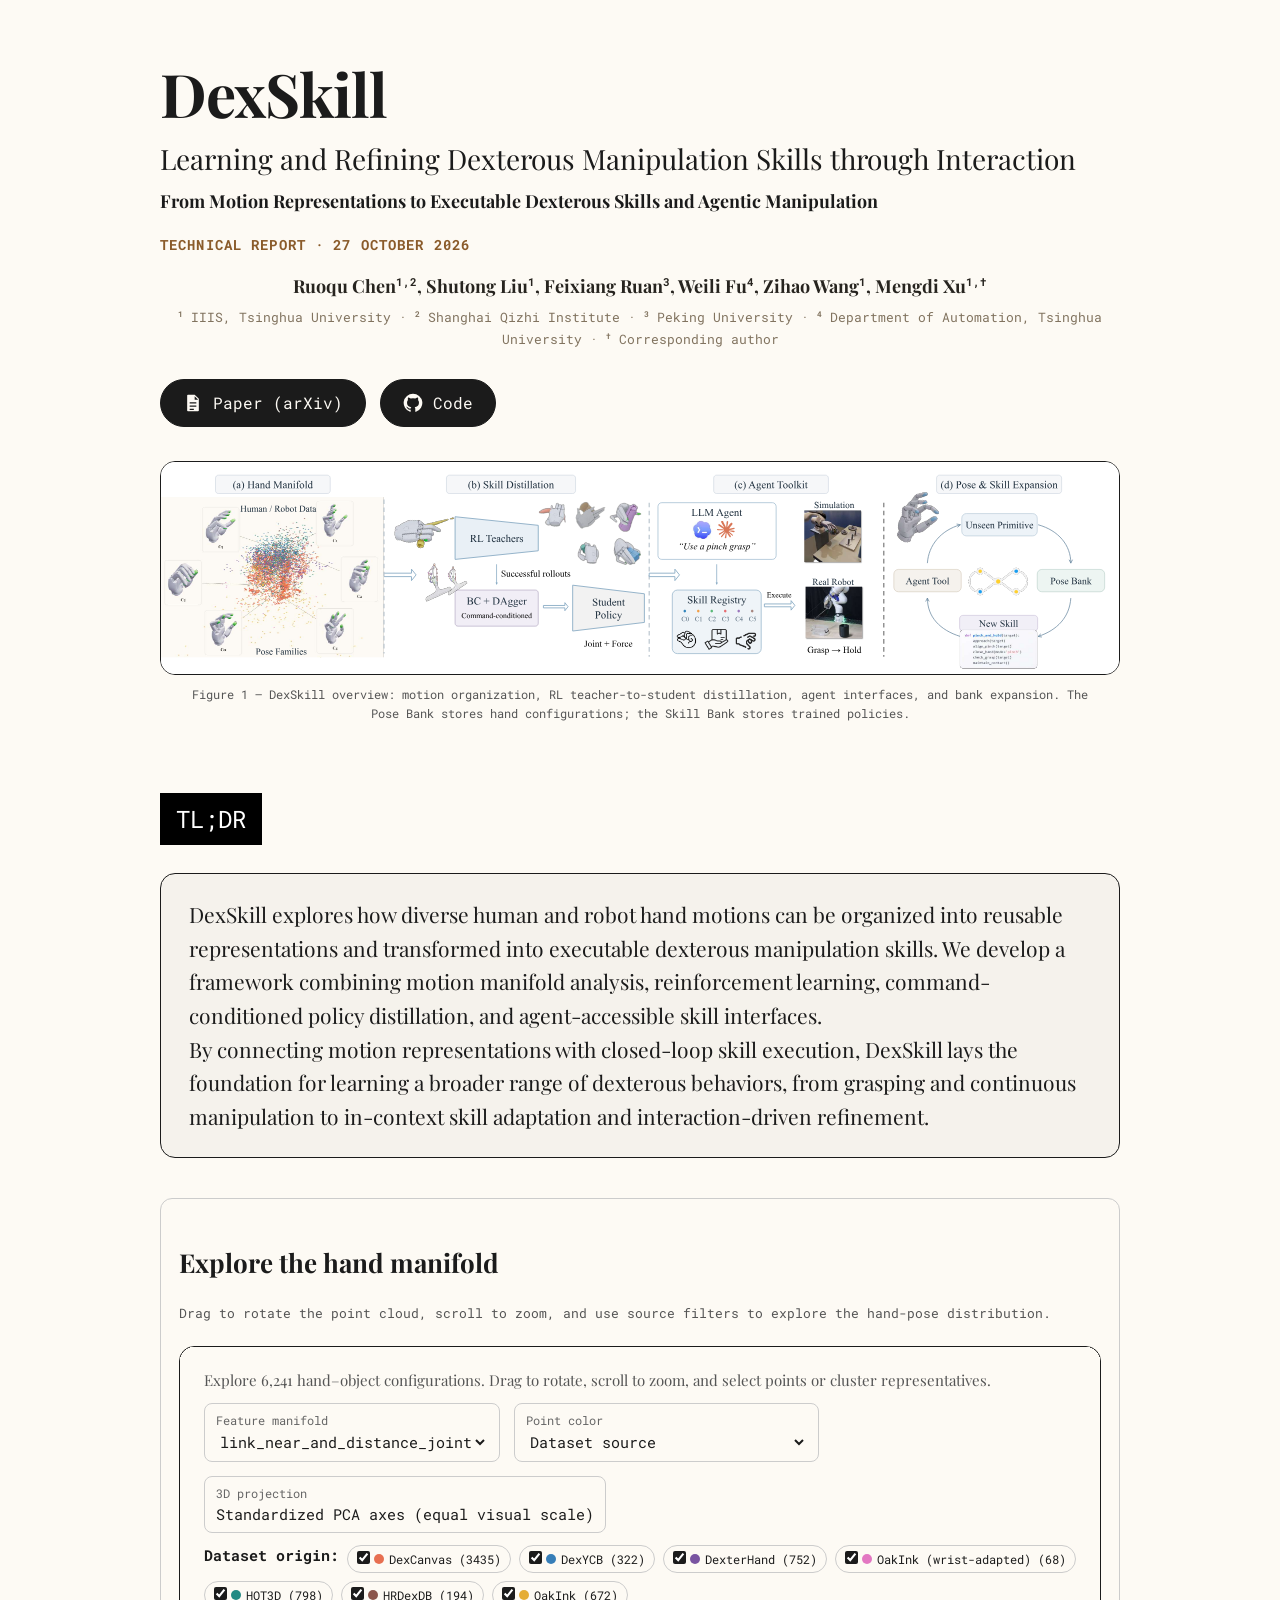
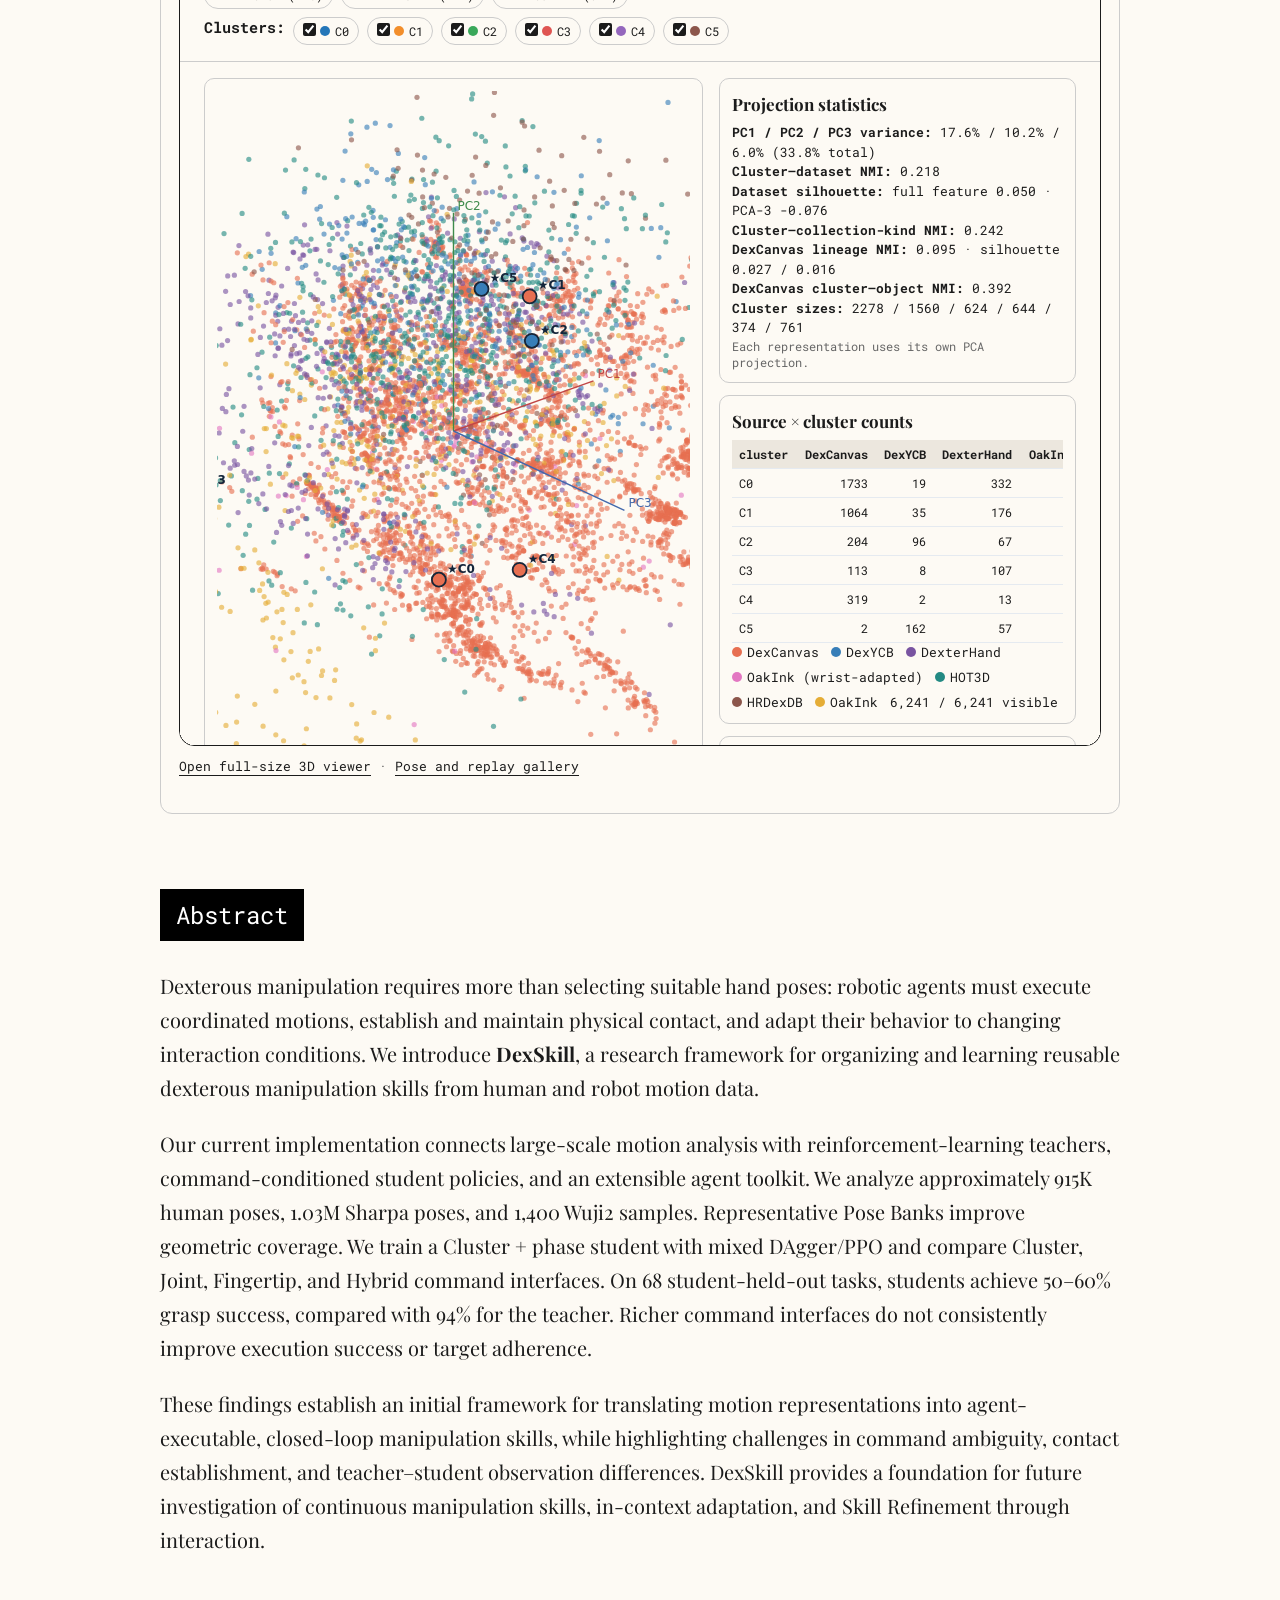
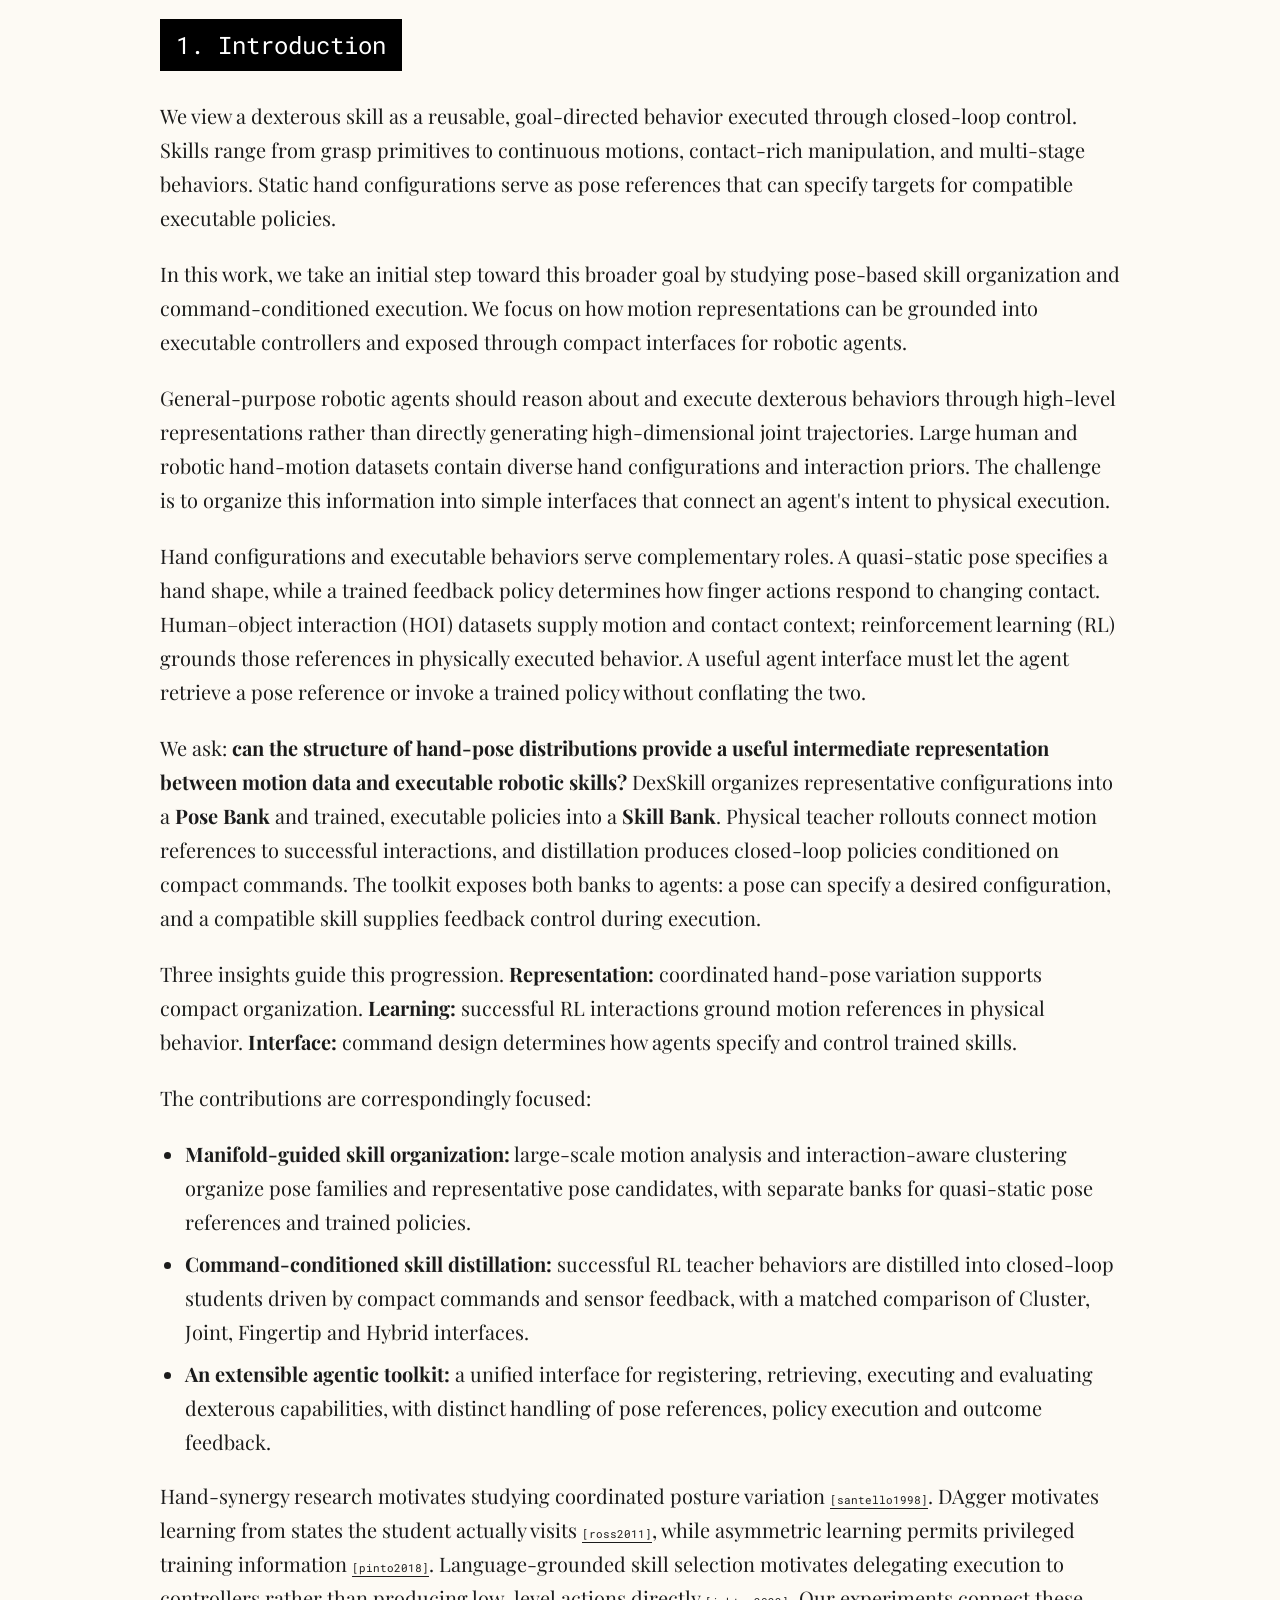
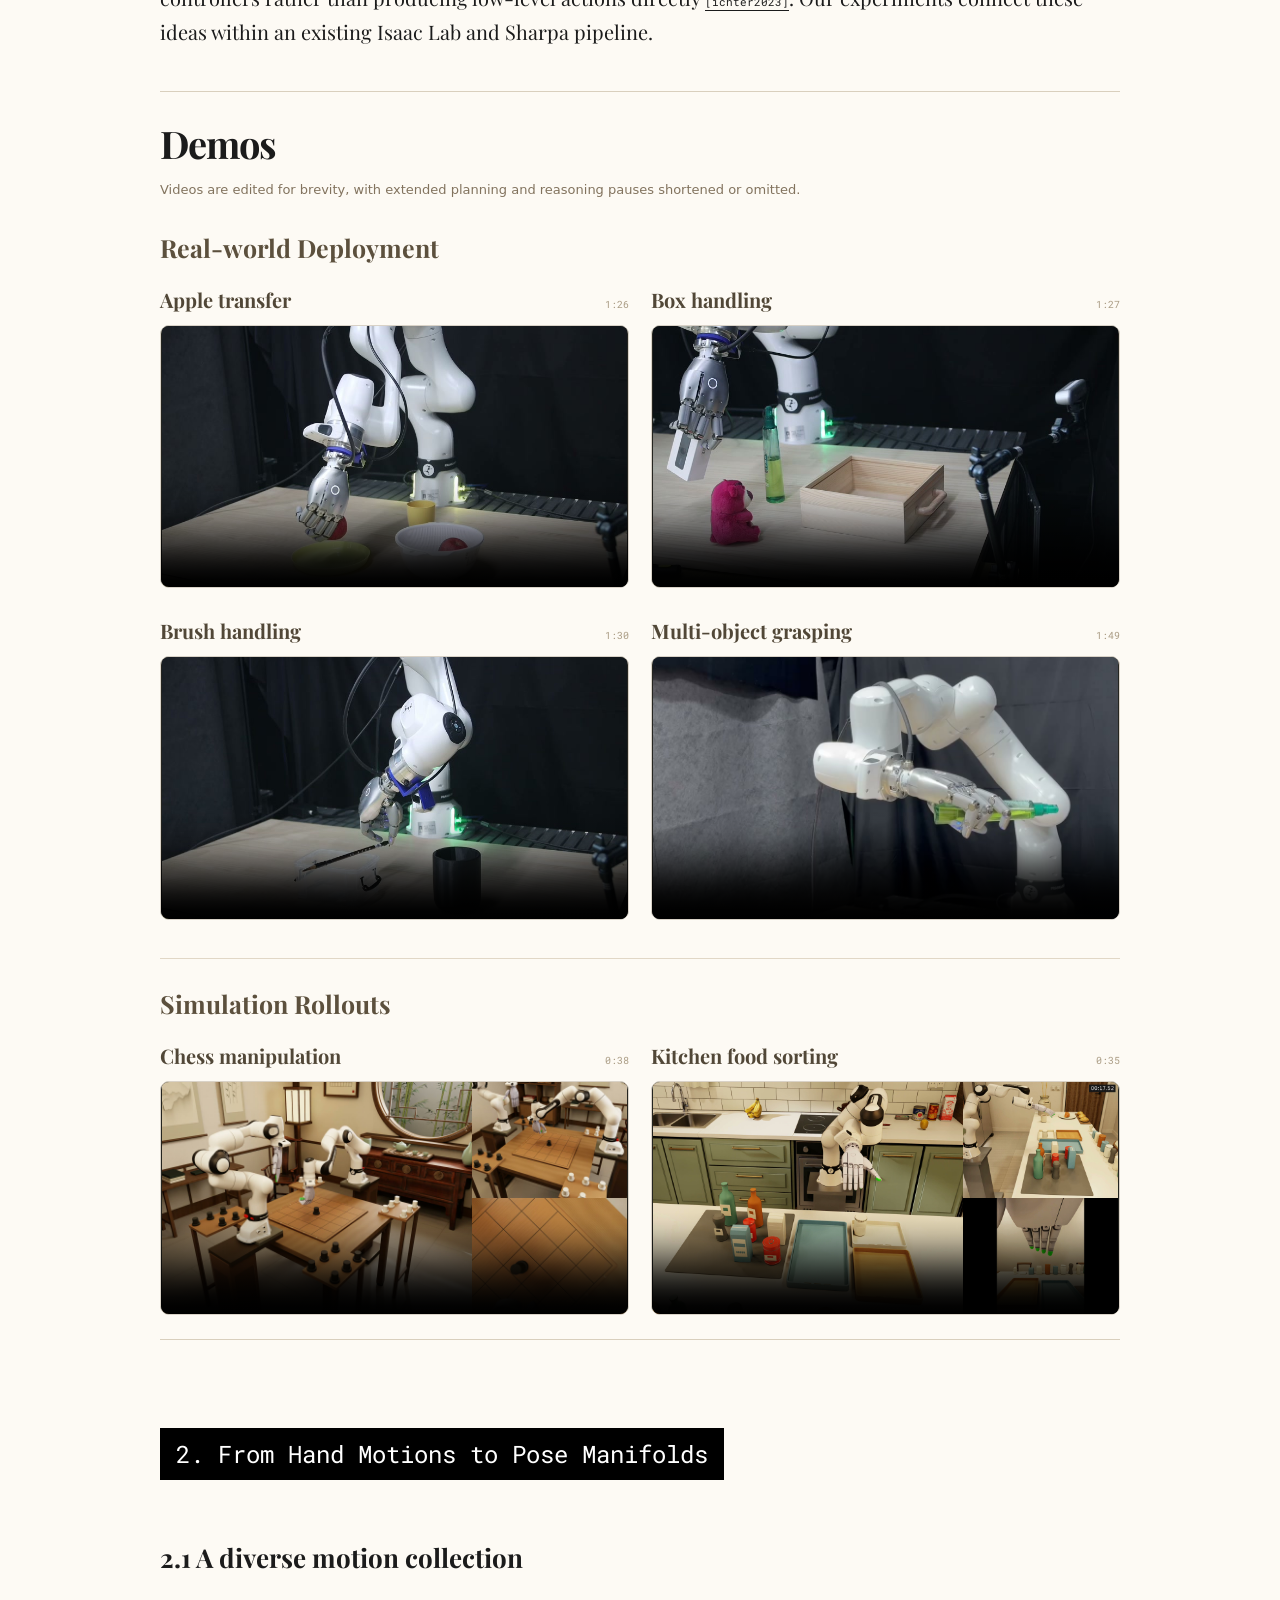
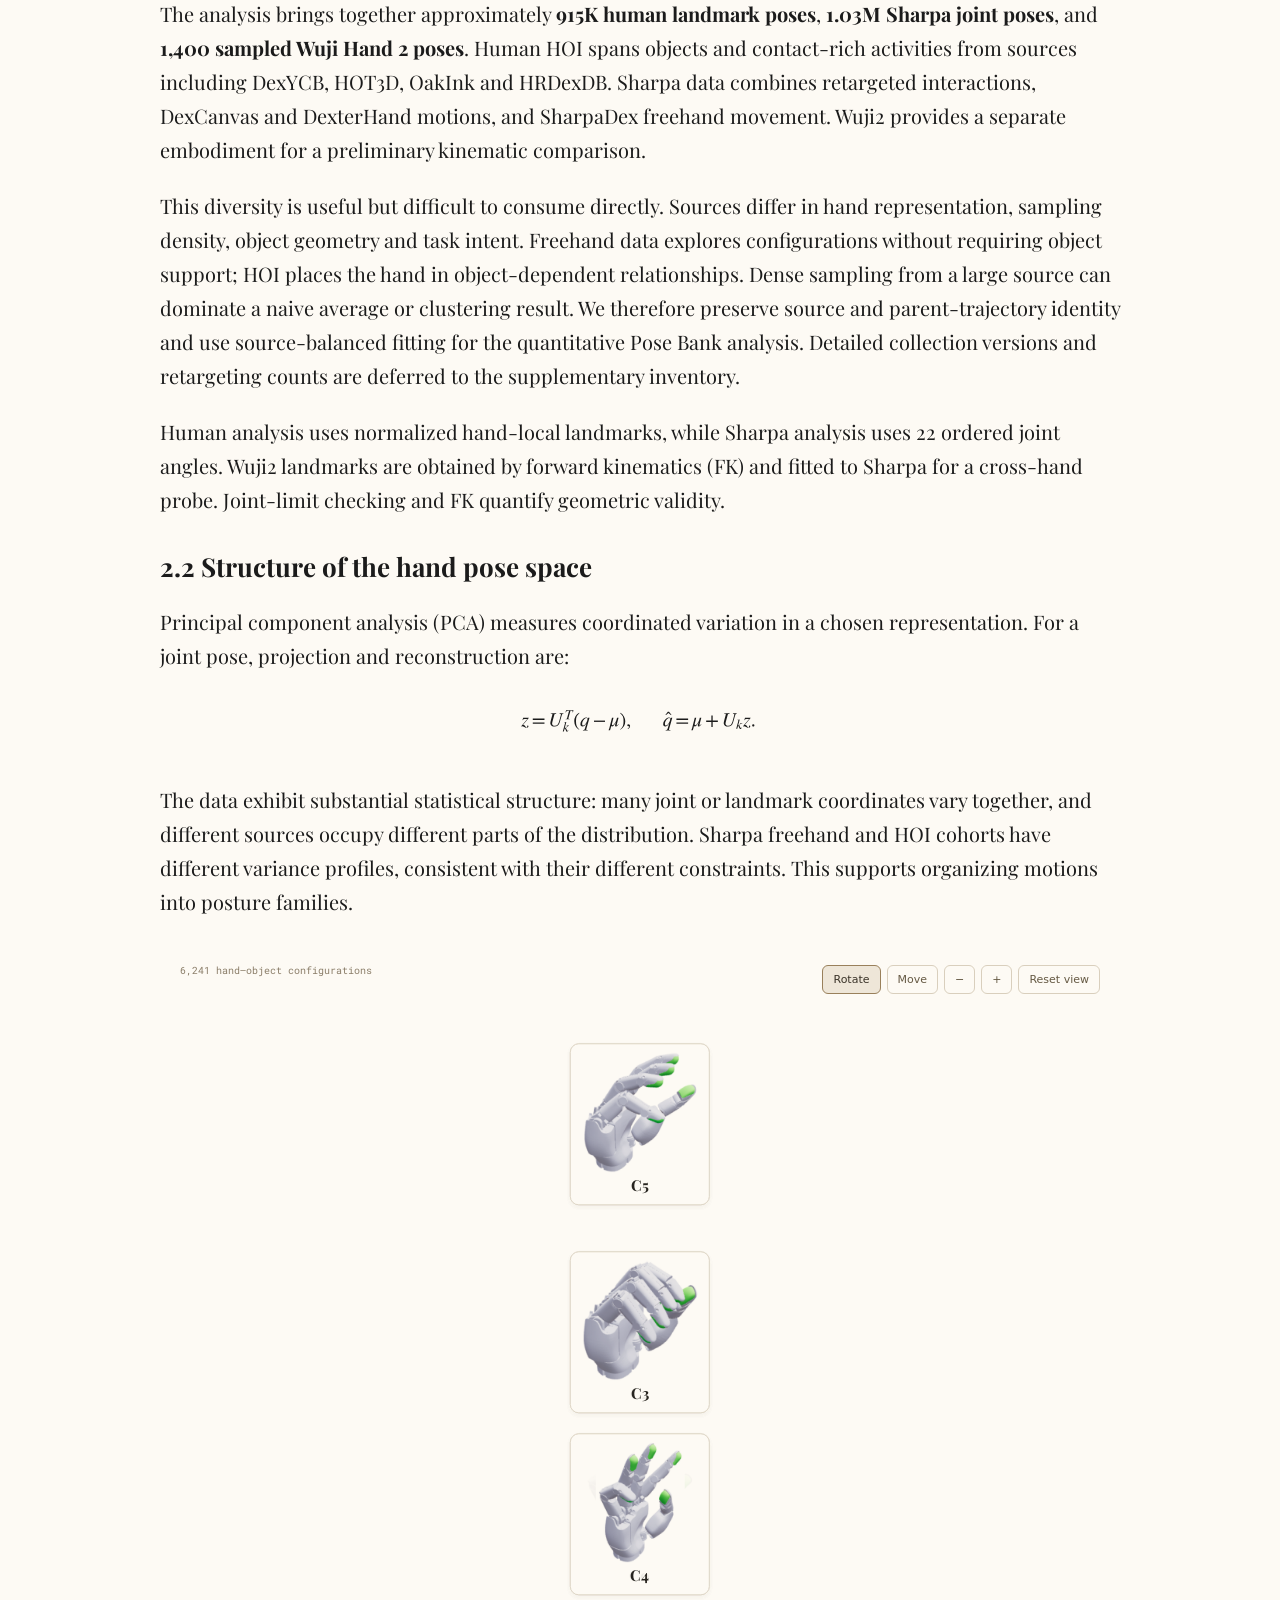
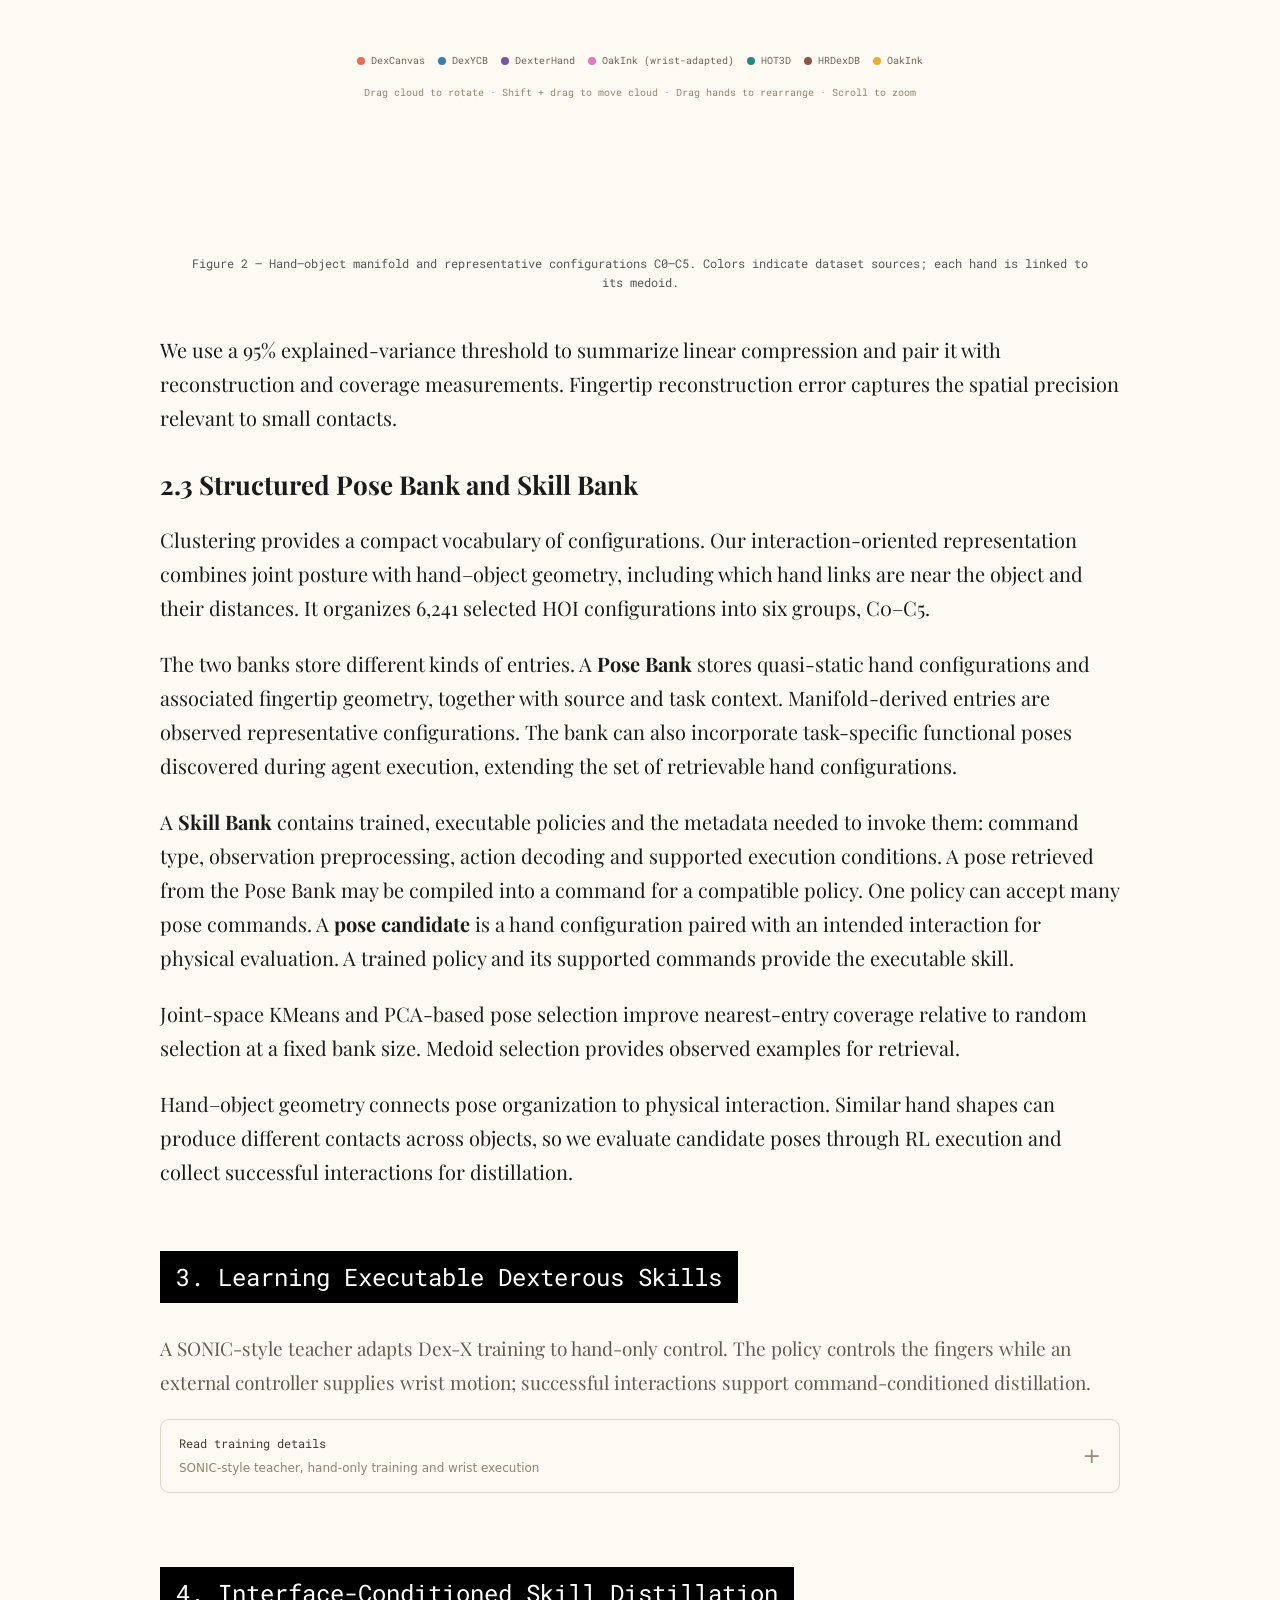
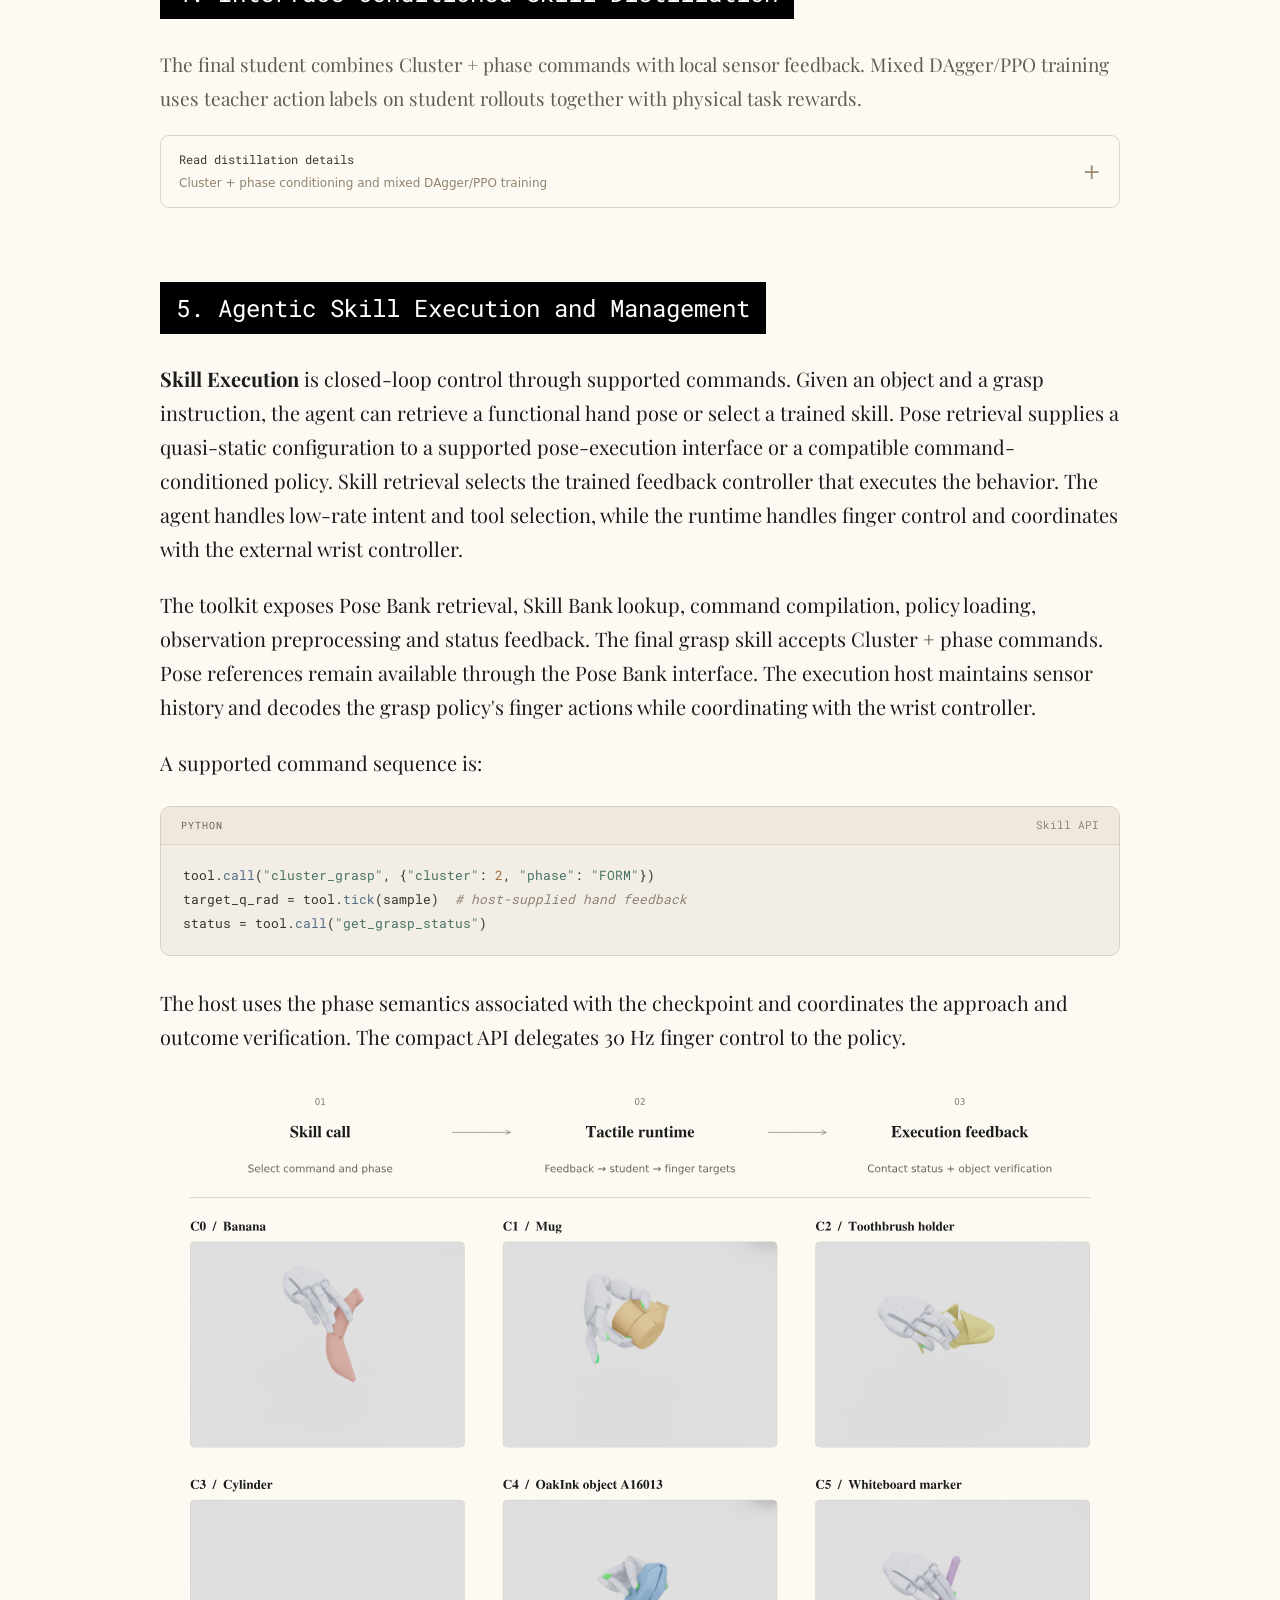
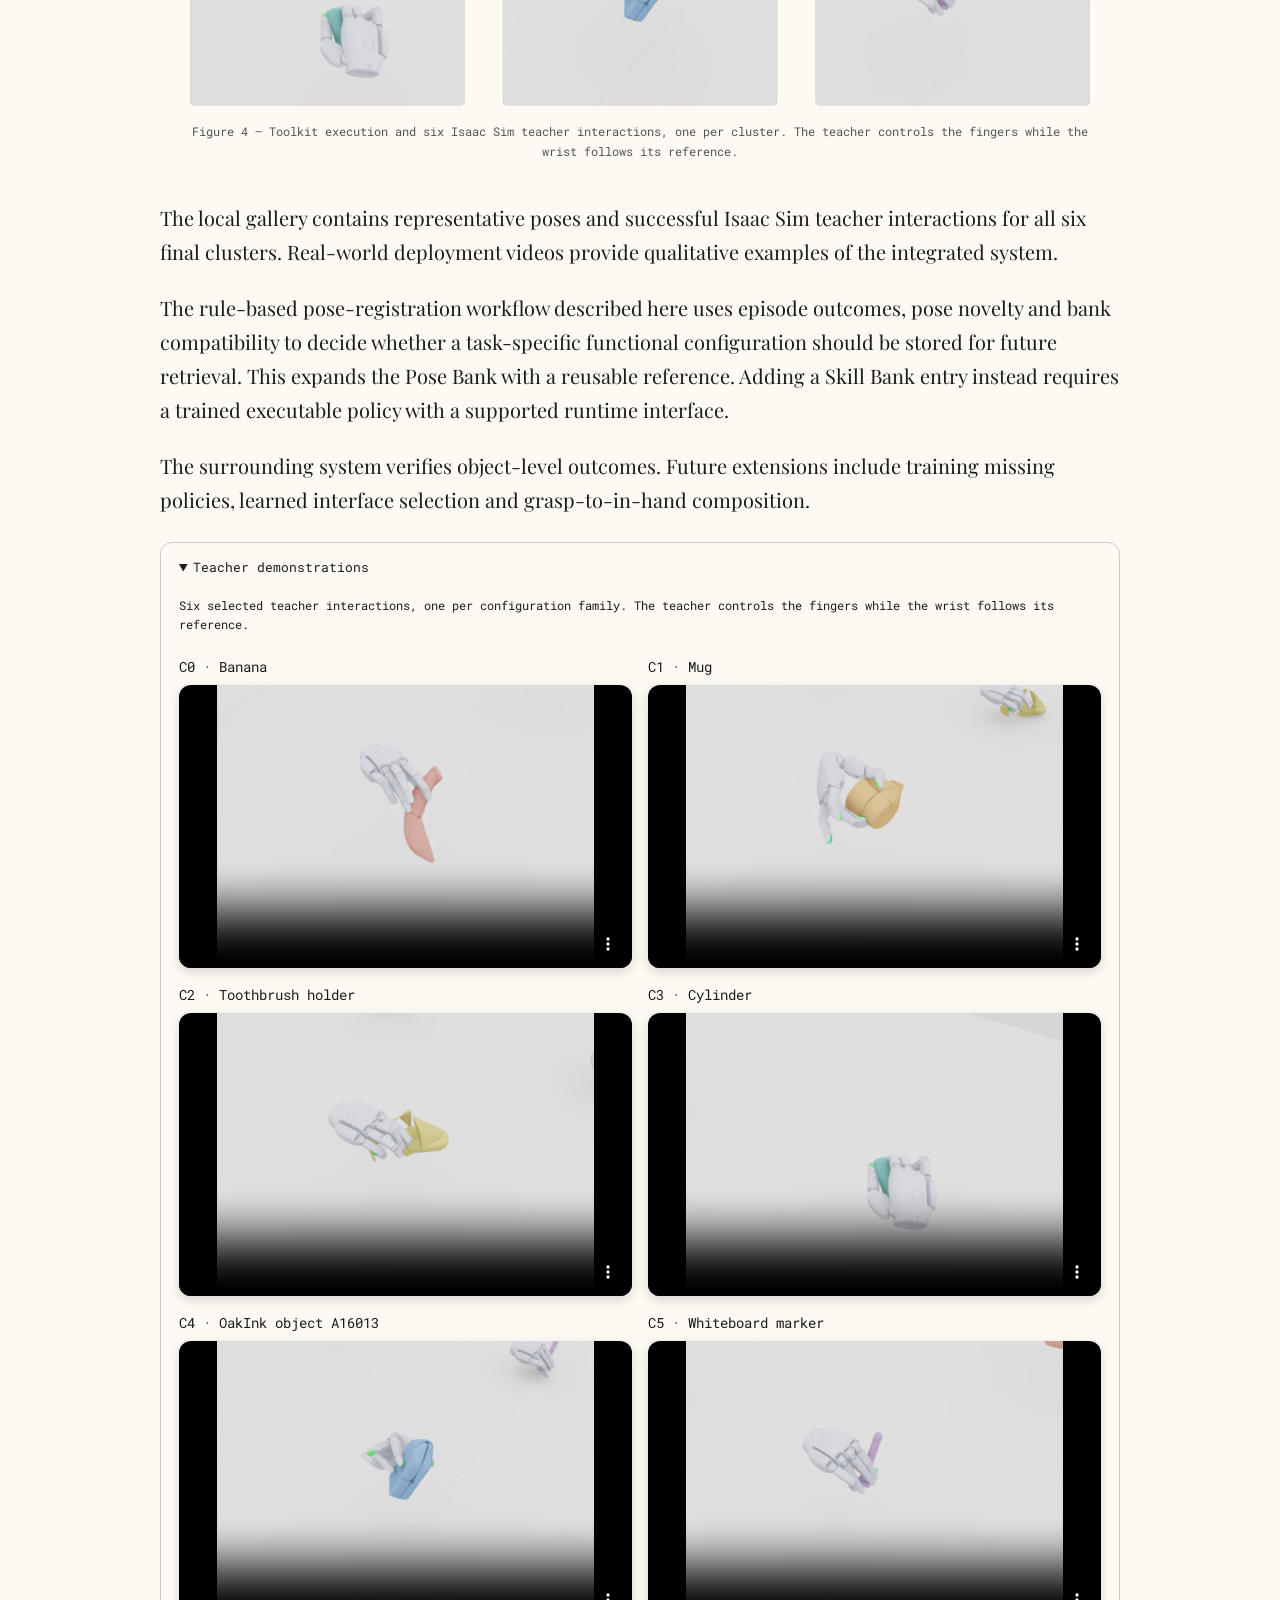
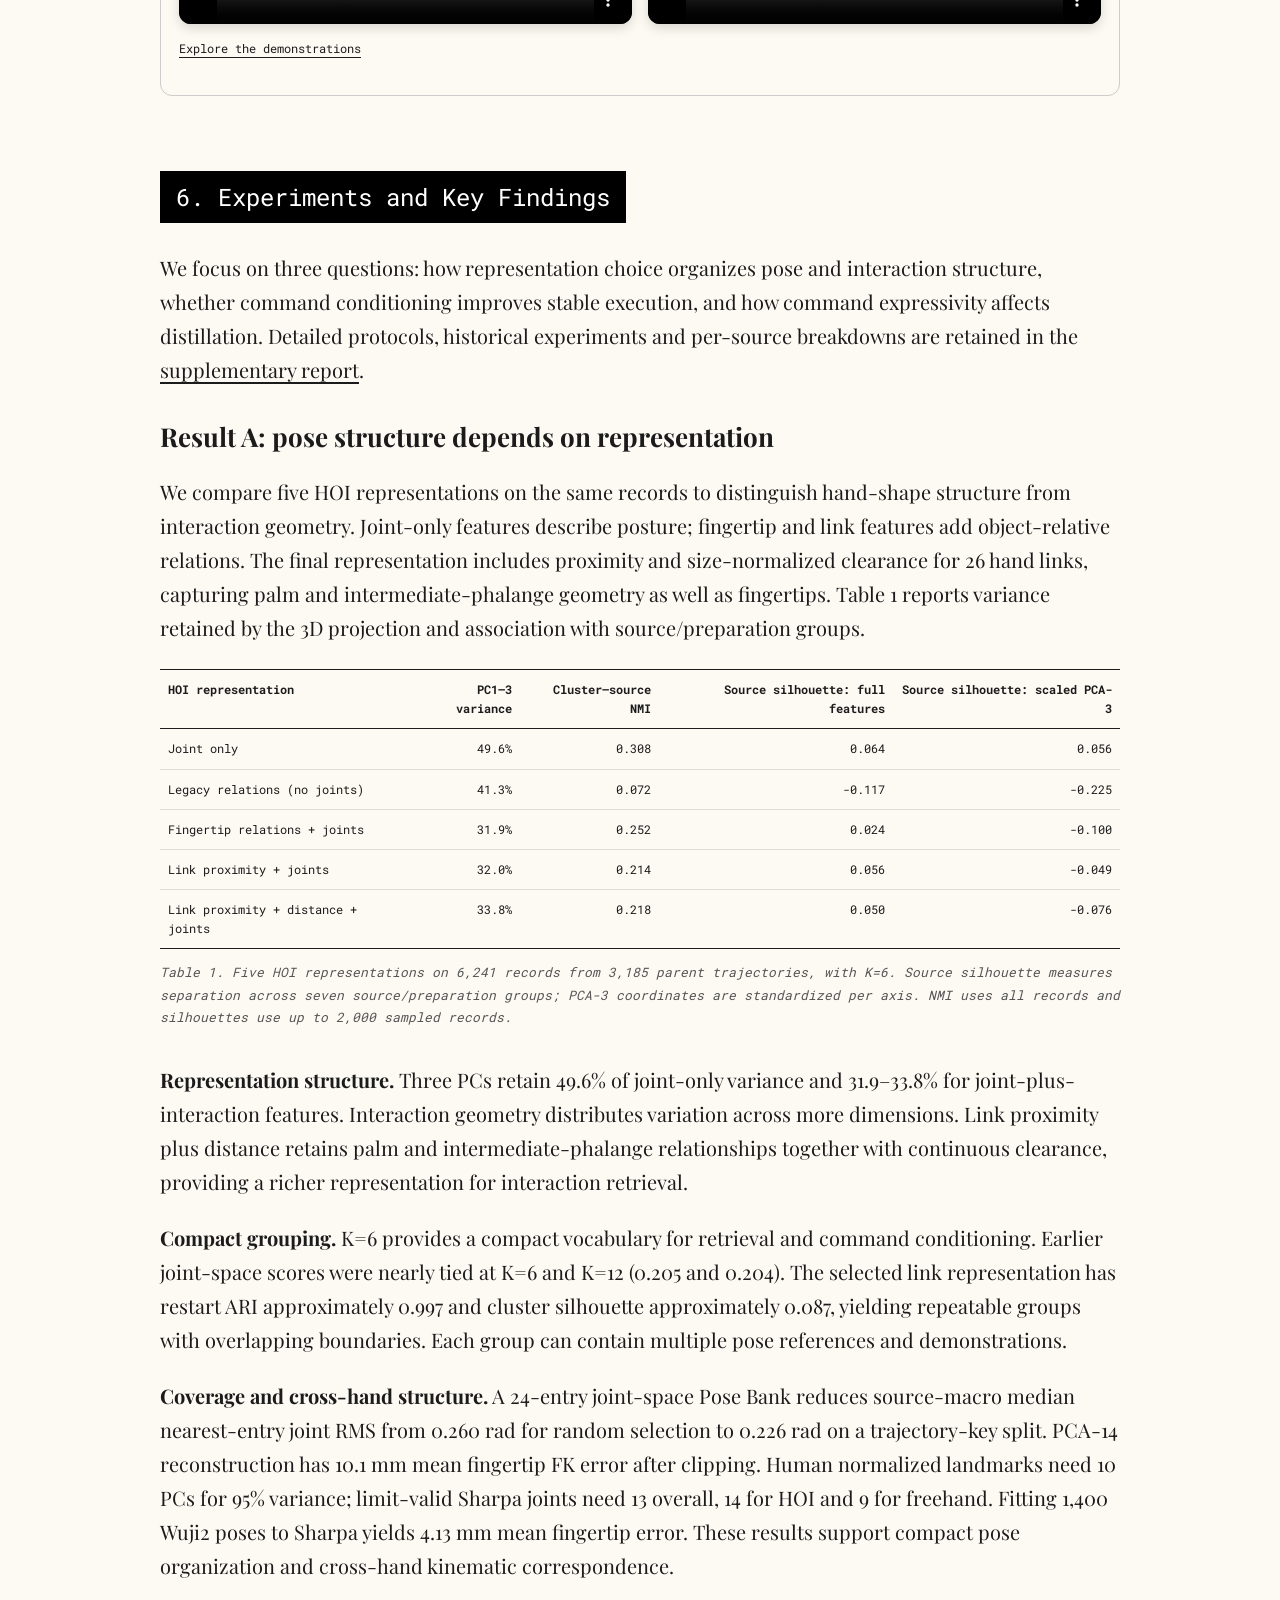
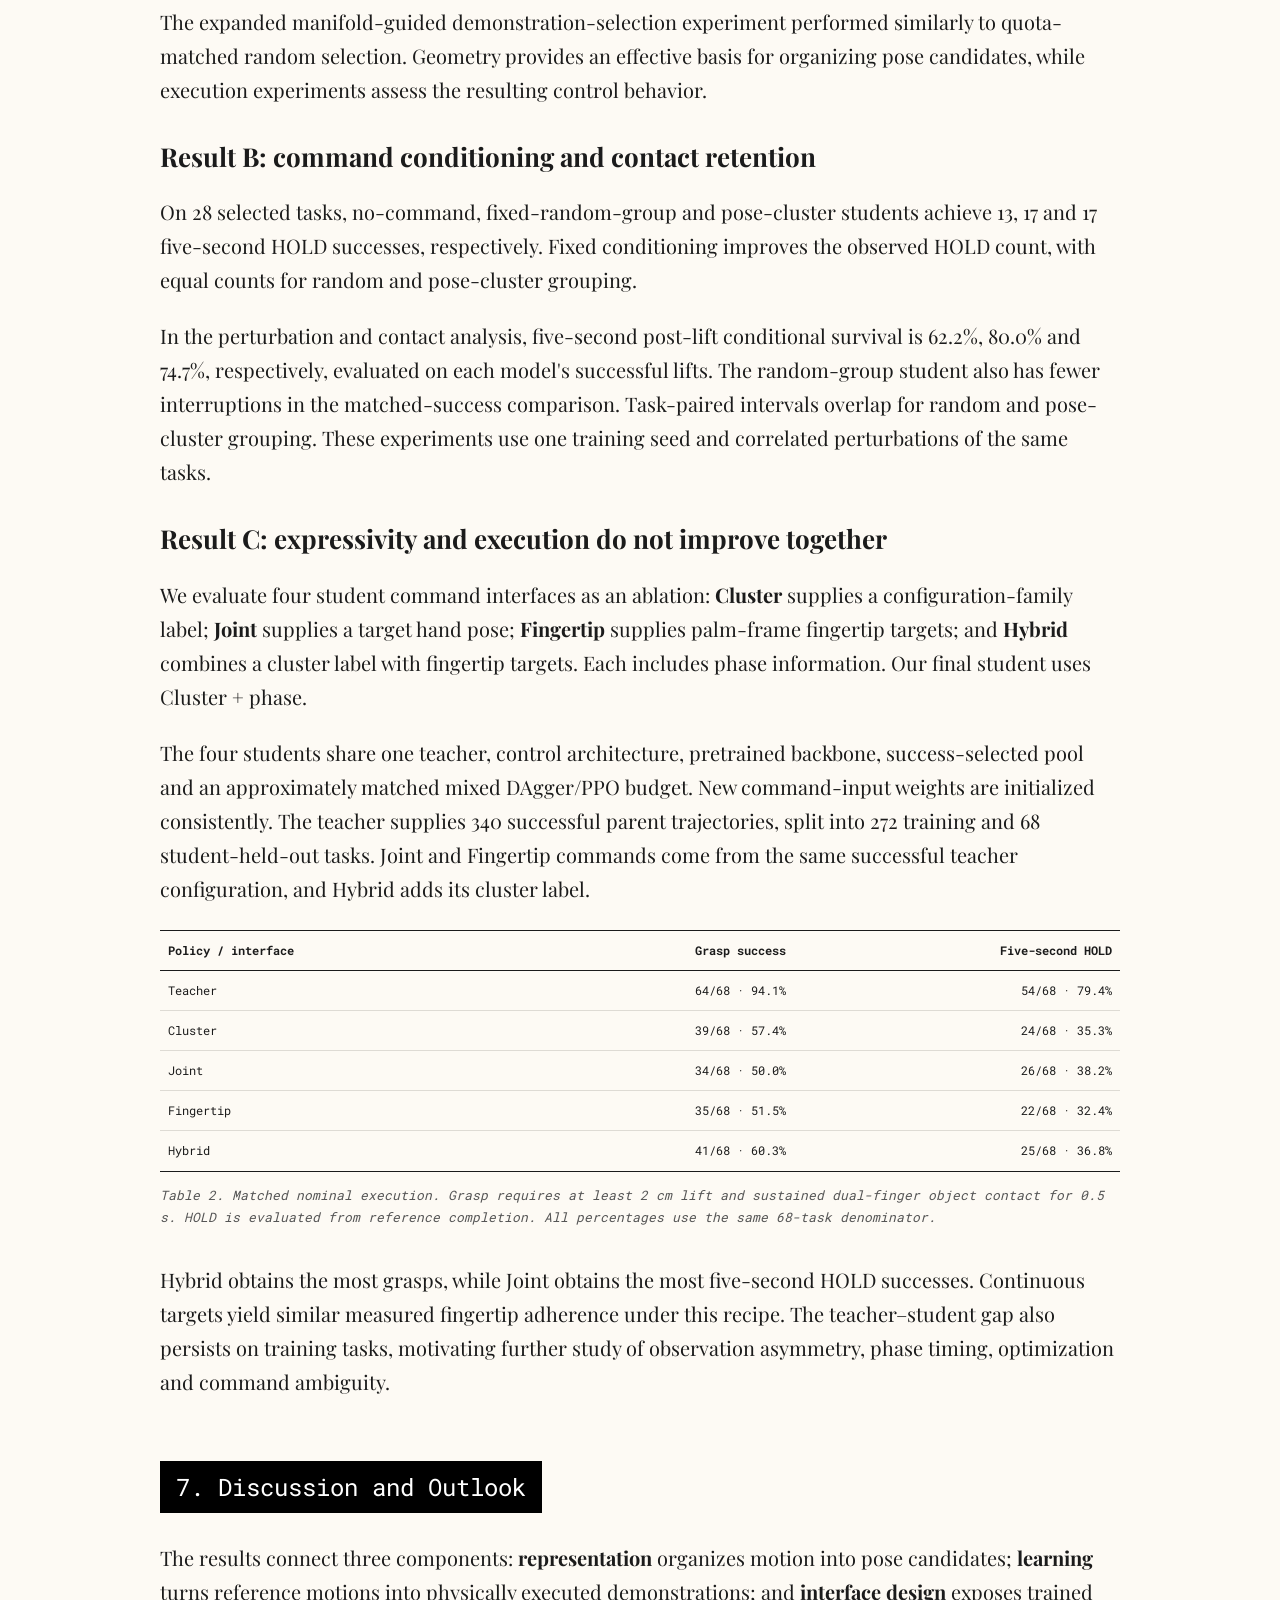
==== commit 869f7045: "update content and style" ====
--- a/index.html
+++ b/index.html
@@ -1,6 +1,5 @@
-<!doctype html><html lang="en"><head><meta charset="utf-8"><meta name="viewport" content="width=device-width,initial-scale=1"><title>DexSkill — Learning and Refining Dexterous Manipulation Skills through Interaction</title><meta name="description" content="Hand motion structure, executable skill distillation and an extensible agentic dexterous toolkit."><link rel="stylesheet" href="assets/template-fonts.css"><link rel="stylesheet" href="assets/dexx-template.css"><link rel="stylesheet" href="assets/rldex_report.css?v=project-links-20261027"><link rel="icon" href="favicon.ico?v=1" sizes="any"><link rel="icon" type="image/png" sizes="32x32" href="assets/favicon-32.png?v=1"><link rel="apple-touch-icon" sizes="180x180" href="assets/favicon-180.png"><link rel="stylesheet" href="assets/project-titles.css"></head><body><nav class="toc" aria-label="Report contents"><h3>Content</h3><hr><ul><li><a href="#interactive-manifold">Interactive Manifold</a></li><li><a href="#tldr">TL;DR</a></li><li><a href="#abstract">Abstract</a></li><li><a href="#1-introduction">1. Introduction</a></li><li class="toc-demo"><a href="#demos">Demos</a></li><li><a href="#2-from-hand-motions-to-pose-manifolds">2. From Hand Motions to Pose Manifolds</a></li><li><a href="#3-learning-executable-dexterous-skills">3. Learning Executable Dexterous Skills</a></li><li><a href="#4-interface-conditioned-skill-distillation">4. Interface-Conditioned Skill Distillation</a></li><li><a href="#5-an-extensible-toolkit-for-llm-agents">5. Agentic Skill Execution and Management</a></li><li><a href="#6-experiments-and-key-findings">6. Experiments and Key Findings</a></li><li><a href="#7-discussion-and-outlook">7. Discussion and Outlook</a></li><li><a href="#supplementary-material">Supplementary Material</a></li><li><a href="#references">References</a></li></ul></nav><main class="main-content"><header class="report-hero"><h1 class="hero-text">DexSkill</h1><h3 class="project-subtitle">Learning and Refining Dexterous Manipulation Skills through Interaction</h3><p class="project-description"><strong>From Motion Representations to Executable Dexterous Skills and Agentic Manipulation</strong></p><div class="venue">Technical Report · 27 October 2026</div><div class="authors project-authors"><div class="author-names">Ruoqu Chen<sup>1,2</sup>, Shutong Liu<sup>1</sup>, Feixiang Ruan<sup>3</sup>, Weili Fu<sup>4</sup>, Zihao Wang<sup>1</sup>, Mengdi Xu<sup>1,†</sup></div><div class="author-affiliations"><sup>1</sup> IIIS, Tsinghua University · <sup>2</sup> Shanghai Qizhi Institute · <sup>3</sup> Peking University · <sup>4</sup> Department of Automation, Tsinghua University · <sup>†</sup> Corresponding author</div></div><nav class="project-links" aria-label="Project resources"><span class="link-pill" role="link" aria-disabled="true" tabindex="0" title="Paper link coming soon"><svg viewBox="0 0 24 24" aria-hidden="true"><path d="M6 2h8l5 5v14a1 1 0 0 1-1 1H6a1 1 0 0 1-1-1V3a1 1 0 0 1 1-1Zm8 1.8V8h4.2L14 3.8ZM8 11v1.5h8V11H8Zm0 4v1.5h8V15H8Zm0 4v1.5h5V19H8Z"/></svg><span>Paper (arXiv)</span></span><a class="link-pill" href="https://github.com/shutongliu-dev/rldexagents-web" target="_blank" rel="noopener"><svg viewBox="0 0 24 24" aria-hidden="true"><path d="M12 .8a11.2 11.2 0 0 0-3.54 21.83c.56.1.77-.24.77-.54v-2.08c-3.13.68-3.79-1.33-3.79-1.33-.51-1.3-1.25-1.64-1.25-1.64-1.02-.7.08-.68.08-.68 1.13.08 1.73 1.16 1.73 1.16 1 1.72 2.63 1.22 3.27.93.1-.73.4-1.22.71-1.5-2.5-.28-5.13-1.25-5.13-5.54 0-1.22.44-2.22 1.16-3-.12-.28-.5-1.42.11-2.96 0 0 .94-.3 3.08 1.15a10.7 10.7 0 0 1 5.6 0c2.14-1.45 3.07-1.15 3.07-1.15.61 1.54.23 2.68.11 2.96.73.78 1.16 1.78 1.16 3 0 4.3-2.63 5.25-5.14 5.53.4.35.76 1.04.76 2.1v3.05c0 .3.2.65.78.54A11.2 11.2 0 0 0 12 .8Z"/></svg><span>Code</span></a></nav><figure><a href="method.pdf" target="_blank" rel="noopener" title="Open original method PDF"><img loading="lazy" src="figures/method_overview.svg?v=method-20261027" alt="Figure 1 — RLDexAgents overview: motion organization, RL teacher-to-student distillation, agent interfaces, and bank expansion. The pose bank stores hand configurations; the skill bank stores trained policies."></a><figcaption class="figure-caption">Figure 1 — DexSkill overview: motion organization, RL teacher-to-student distillation, agent interfaces, and bank expansion. The Pose Bank stores hand configurations; the Skill Bank stores trained policies.</figcaption></figure><div class="quick-links" hidden><a class="link-pill" href="RLDexAgents_Technical_Report.md">Report</a><a class="link-pill" href="RLDexAgents_Technical_Report.tex">LaTeX</a><a class="link-pill" href="method.pdf">Method Figure</a><a class="link-pill" href="supplementary_report.html">Supplementary</a><a class="link-pill" href="pose_hoi_manifold.html">Interactive Gallery</a><a class="link-pill" href="references.bib">References</a></div></header><article class="section">
-<section class="interactive-evidence" id="interactive-manifold"><h3>Explore the hand manifold</h3><p>Drag to rotate the point cloud, scroll to zoom, and use source filters to explore the hand-pose distribution.</p><iframe src="manifold.html" title="Interactive hand-object manifold by dataset source" loading="eager"></iframe><p><a href="manifold.html" target="_blank" rel="noopener">Open full-size 3D viewer</a> · <a href="pose_hoi_manifold.html">Pose and replay gallery</a><a href="data/wrist_adapted_source_audit.json" data-maintenance hidden>Source audit</a></p></section><h2 class="tagline" id="tldr">TL;DR</h2><div class="tldr"><p>DexSkill explores how diverse human and robot hand motions can be organized into reusable representations and transformed into executable dexterous manipulation skills. We develop a framework combining motion manifold analysis, reinforcement learning, command-conditioned policy distillation, and agent-accessible skill interfaces.</p>
-<p>Our current implementation focuses on pose-based grasp skills and closed-loop execution, providing a foundation for extending dexterous agents toward continuous motion skills, in-context adaptation, and interaction-driven Skill Refinement.</p></div><h2 class="tagline" id="abstract">Abstract</h2>
+<!doctype html><html lang="en"><head><meta charset="utf-8"><meta name="viewport" content="width=device-width,initial-scale=1"><title>DexSkill — Learning and Refining Dexterous Manipulation Skills through Interaction</title><meta name="description" content="Hand motion structure, executable skill distillation and an extensible agentic dexterous toolkit."><link rel="stylesheet" href="assets/template-fonts.css"><link rel="stylesheet" href="assets/dexx-template.css"><link rel="stylesheet" href="assets/rldex_report.css?v=project-links-20261027"><link rel="icon" href="favicon.ico?v=1" sizes="any"><link rel="icon" type="image/png" sizes="32x32" href="assets/favicon-32.png?v=1"><link rel="apple-touch-icon" sizes="180x180" href="assets/favicon-180.png"><link rel="stylesheet" href="assets/project-titles.css"></head><body><nav class="toc" aria-label="Report contents"><h3>Content</h3><hr><ul><li><a href="#tldr">TL;DR</a></li><li><a href="#interactive-manifold">Interactive Manifold</a></li><li><a href="#abstract">Abstract</a></li><li><a href="#1-introduction">1. Introduction</a></li><li class="toc-demo"><a href="#demos">Demos</a></li><li><a href="#2-from-hand-motions-to-pose-manifolds">2. From Hand Motions to Pose Manifolds</a></li><li><a href="#3-learning-executable-dexterous-skills">3. Learning Executable Dexterous Skills</a></li><li><a href="#4-interface-conditioned-skill-distillation">4. Interface-Conditioned Skill Distillation</a></li><li><a href="#5-an-extensible-toolkit-for-llm-agents">5. Agentic Skill Execution and Management</a></li><li><a href="#6-experiments-and-key-findings">6. Experiments and Key Findings</a></li><li><a href="#7-discussion-and-outlook">7. Discussion and Outlook</a></li><li><a href="#supplementary-material">Supplementary Material</a></li><li><a href="#references">References</a></li></ul></nav><main class="main-content"><header class="report-hero"><h1 class="hero-text">DexSkill</h1><h3 class="project-subtitle">Learning and Refining Dexterous Manipulation Skills through Interaction</h3><p class="project-description"><strong>From Motion Representations to Executable Dexterous Skills and Agentic Manipulation</strong></p><div class="venue">Technical Report · 27 October 2026</div><div class="authors project-authors"><div class="author-names">Ruoqu Chen<sup>1,2</sup>, Shutong Liu<sup>1</sup>, Feixiang Ruan<sup>3</sup>, Weili Fu<sup>4</sup>, Zihao Wang<sup>1</sup>, Mengdi Xu<sup>1,†</sup></div><div class="author-affiliations"><sup>1</sup> IIIS, Tsinghua University · <sup>2</sup> Shanghai Qizhi Institute · <sup>3</sup> Peking University · <sup>4</sup> Department of Automation, Tsinghua University · <sup>†</sup> Corresponding author</div></div><nav class="project-links" aria-label="Project resources"><span class="link-pill" role="link" aria-disabled="true" tabindex="0" title="Paper link coming soon"><svg viewBox="0 0 24 24" aria-hidden="true"><path d="M6 2h8l5 5v14a1 1 0 0 1-1 1H6a1 1 0 0 1-1-1V3a1 1 0 0 1 1-1Zm8 1.8V8h4.2L14 3.8ZM8 11v1.5h8V11H8Zm0 4v1.5h8V15H8Zm0 4v1.5h5V19H8Z"/></svg><span>Paper (arXiv)</span></span><a class="link-pill" href="https://github.com/shutongliu-dev/rldexagents-web" target="_blank" rel="noopener"><svg viewBox="0 0 24 24" aria-hidden="true"><path d="M12 .8a11.2 11.2 0 0 0-3.54 21.83c.56.1.77-.24.77-.54v-2.08c-3.13.68-3.79-1.33-3.79-1.33-.51-1.3-1.25-1.64-1.25-1.64-1.02-.7.08-.68.08-.68 1.13.08 1.73 1.16 1.73 1.16 1 1.72 2.63 1.22 3.27.93.1-.73.4-1.22.71-1.5-2.5-.28-5.13-1.25-5.13-5.54 0-1.22.44-2.22 1.16-3-.12-.28-.5-1.42.11-2.96 0 0 .94-.3 3.08 1.15a10.7 10.7 0 0 1 5.6 0c2.14-1.45 3.07-1.15 3.07-1.15.61 1.54.23 2.68.11 2.96.73.78 1.16 1.78 1.16 3 0 4.3-2.63 5.25-5.14 5.53.4.35.76 1.04.76 2.1v3.05c0 .3.2.65.78.54A11.2 11.2 0 0 0 12 .8Z"/></svg><span>Code</span></a></nav><figure><a href="method.pdf" target="_blank" rel="noopener" title="Open original method PDF"><img loading="lazy" src="figures/method_overview.svg?v=method-20261027" alt="Figure 1 — RLDexAgents overview: motion organization, RL teacher-to-student distillation, agent interfaces, and bank expansion. The pose bank stores hand configurations; the skill bank stores trained policies."></a><figcaption class="figure-caption">Figure 1 — DexSkill overview: motion organization, RL teacher-to-student distillation, agent interfaces, and bank expansion. The Pose Bank stores hand configurations; the Skill Bank stores trained policies.</figcaption></figure><div class="quick-links" hidden><a class="link-pill" href="RLDexAgents_Technical_Report.md">Report</a><a class="link-pill" href="RLDexAgents_Technical_Report.tex">LaTeX</a><a class="link-pill" href="method.pdf">Method Figure</a><a class="link-pill" href="supplementary_report.html">Supplementary</a><a class="link-pill" href="pose_hoi_manifold.html">Interactive Gallery</a><a class="link-pill" href="references.bib">References</a></div></header><article class="section">
+<h2 class="tagline" id="tldr">TL;DR</h2><div class="tldr"><p>DexSkill explores how diverse human and robot hand motions can be organized into reusable representations and transformed into executable dexterous manipulation skills. We develop a framework combining motion manifold analysis, reinforcement learning, command-conditioned policy distillation, and agent-accessible skill interfaces.</p><p>By connecting motion representations with closed-loop skill execution, DexSkill lays the foundation for learning a broader range of dexterous behaviors, from grasping and continuous manipulation to in-context skill adaptation and interaction-driven refinement.</p></div><section class="interactive-evidence" id="interactive-manifold"><h3>Explore the hand manifold</h3><p>Drag to rotate the point cloud, scroll to zoom, and use source filters to explore the hand-pose distribution.</p><iframe src="manifold.html" title="Interactive hand-object manifold by dataset source" loading="eager"></iframe><p><a href="manifold.html" target="_blank" rel="noopener">Open full-size 3D viewer</a> · <a href="pose_hoi_manifold.html">Pose and replay gallery</a><a href="data/wrist_adapted_source_audit.json" data-maintenance hidden>Source audit</a></p></section><h2 class="tagline" id="abstract">Abstract</h2>
 <p>Dexterous manipulation requires more than selecting suitable hand poses: robotic agents must execute coordinated motions, establish and maintain physical contact, and adapt their behavior to changing interaction conditions. We introduce <strong>DexSkill</strong>, a research framework for organizing and learning reusable dexterous manipulation skills from human and robot motion data.</p>
 <p>Our current implementation connects large-scale motion analysis with reinforcement-learning teachers, command-conditioned student policies, and an extensible agent toolkit. We analyze approximately 915K human poses, 1.03M Sharpa poses, and 1,400 Wuji2 samples. Representative Pose Banks improve geometric coverage. We train a Cluster + phase student with mixed DAgger/PPO and compare Cluster, Joint, Fingertip, and Hybrid command interfaces. On 68 student-held-out tasks, students achieve 50–60% grasp success, compared with 94% for the teacher. Richer command interfaces do not consistently improve execution success or target adherence.</p>
 <p>These findings establish an initial framework for translating motion representations into agent-executable, closed-loop manipulation skills, while highlighting challenges in command ambiguity, contact establishment, and teacher–student observation differences. DexSkill provides a foundation for future investigation of continuous manipulation skills, in-context adaptation, and Skill Refinement through interaction.</p>
--- a/assets/project-titles.css
+++ b/assets/project-titles.css
@@ -15,3 +15,8 @@
 }
 header:not(.hero):not(.report-hero) .project-subtitle { font-size: 16px; margin: 6px 0; }
 header:not(.hero):not(.report-hero) .project-description { font-size: 12px; margin: 0 0 10px; }
+
+/* Embedded visualizations share the parent page's project heading. */
+.embedded-view header h1,
+.embedded-view .project-subtitle,
+.embedded-view .project-description { display: none; }
